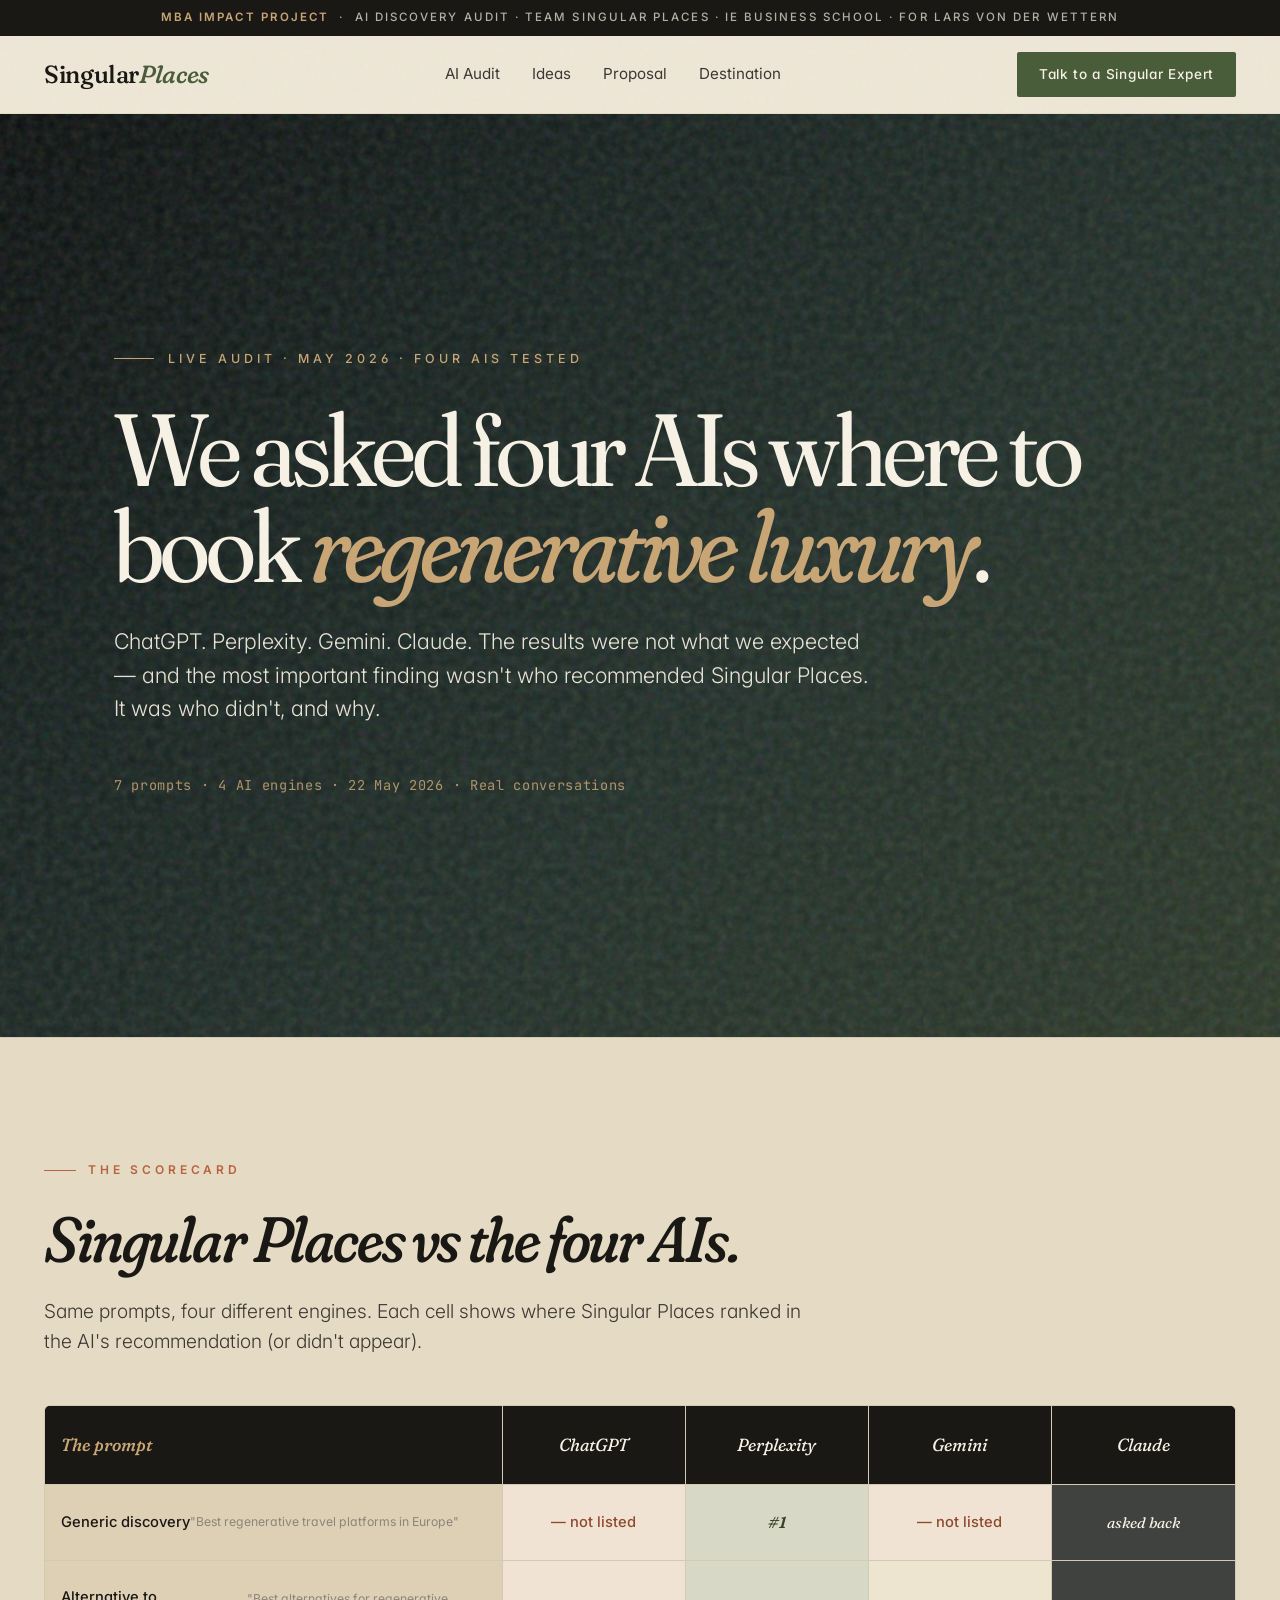
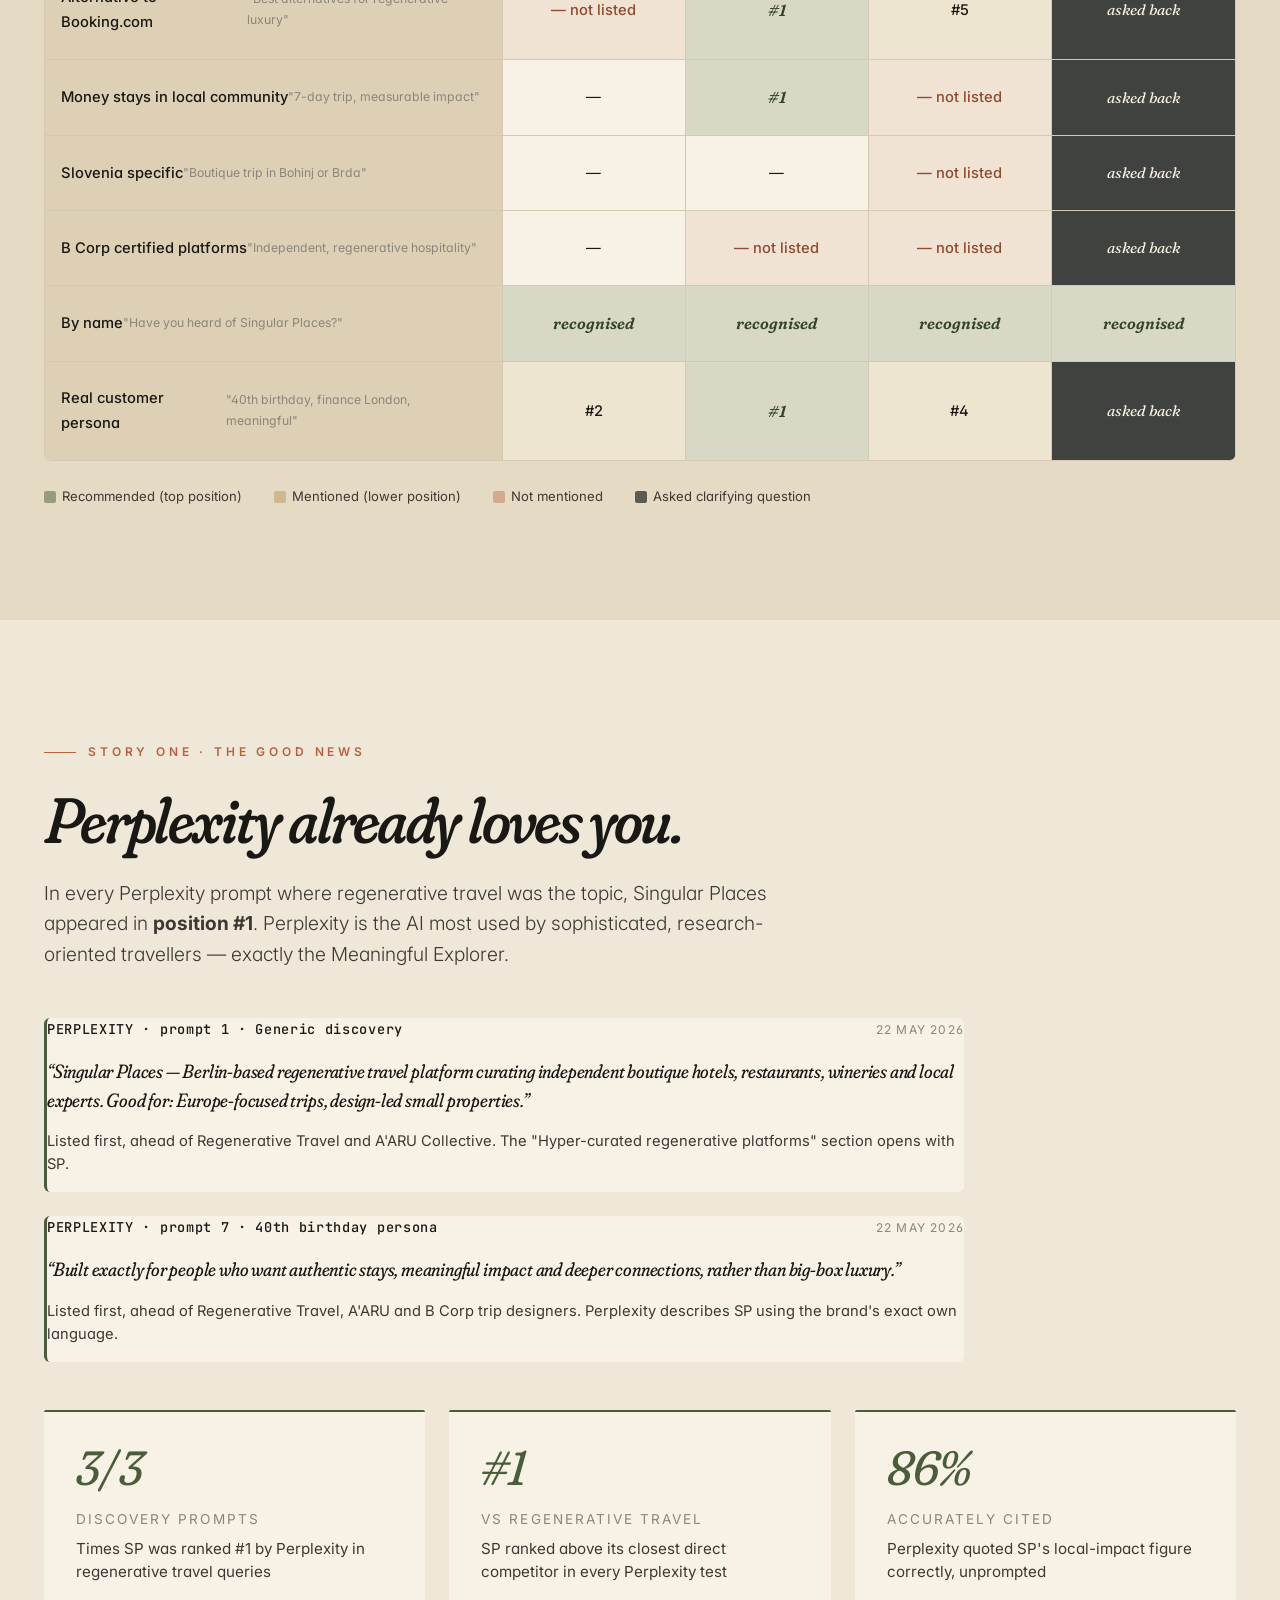
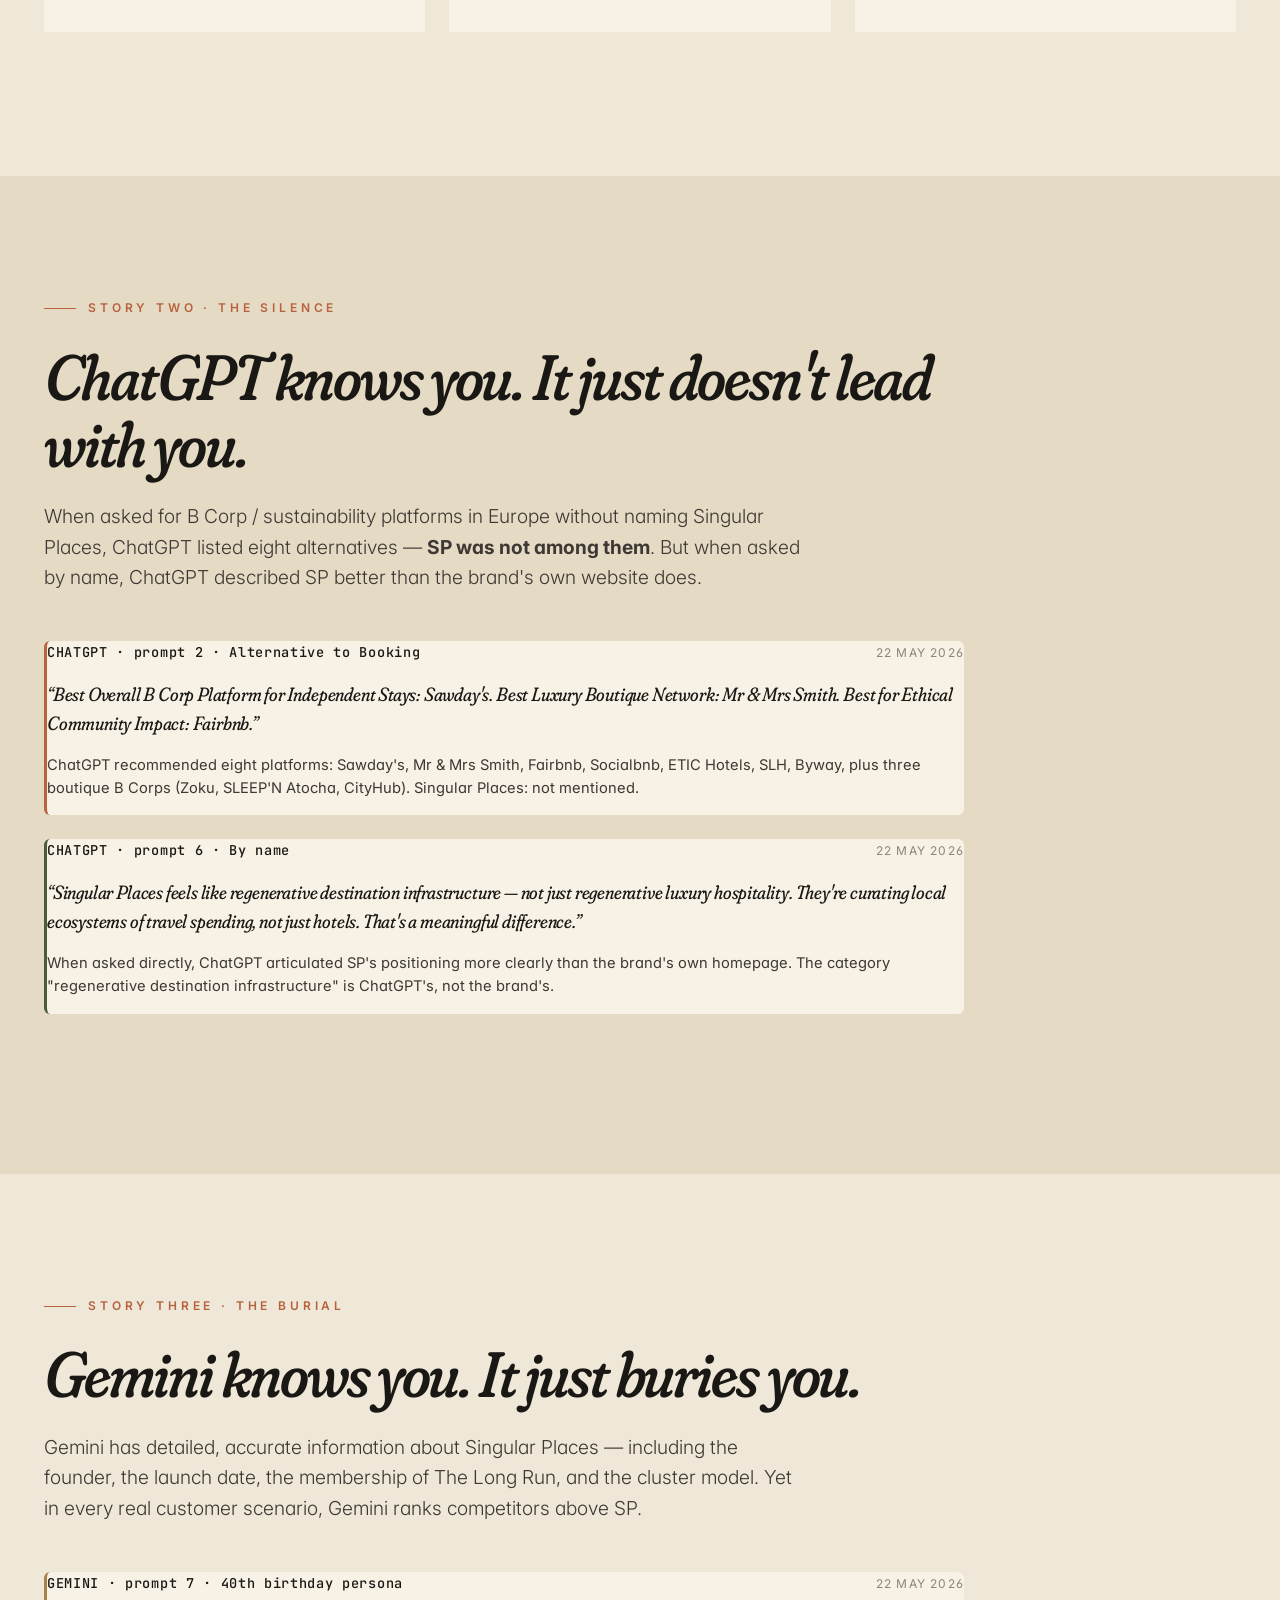
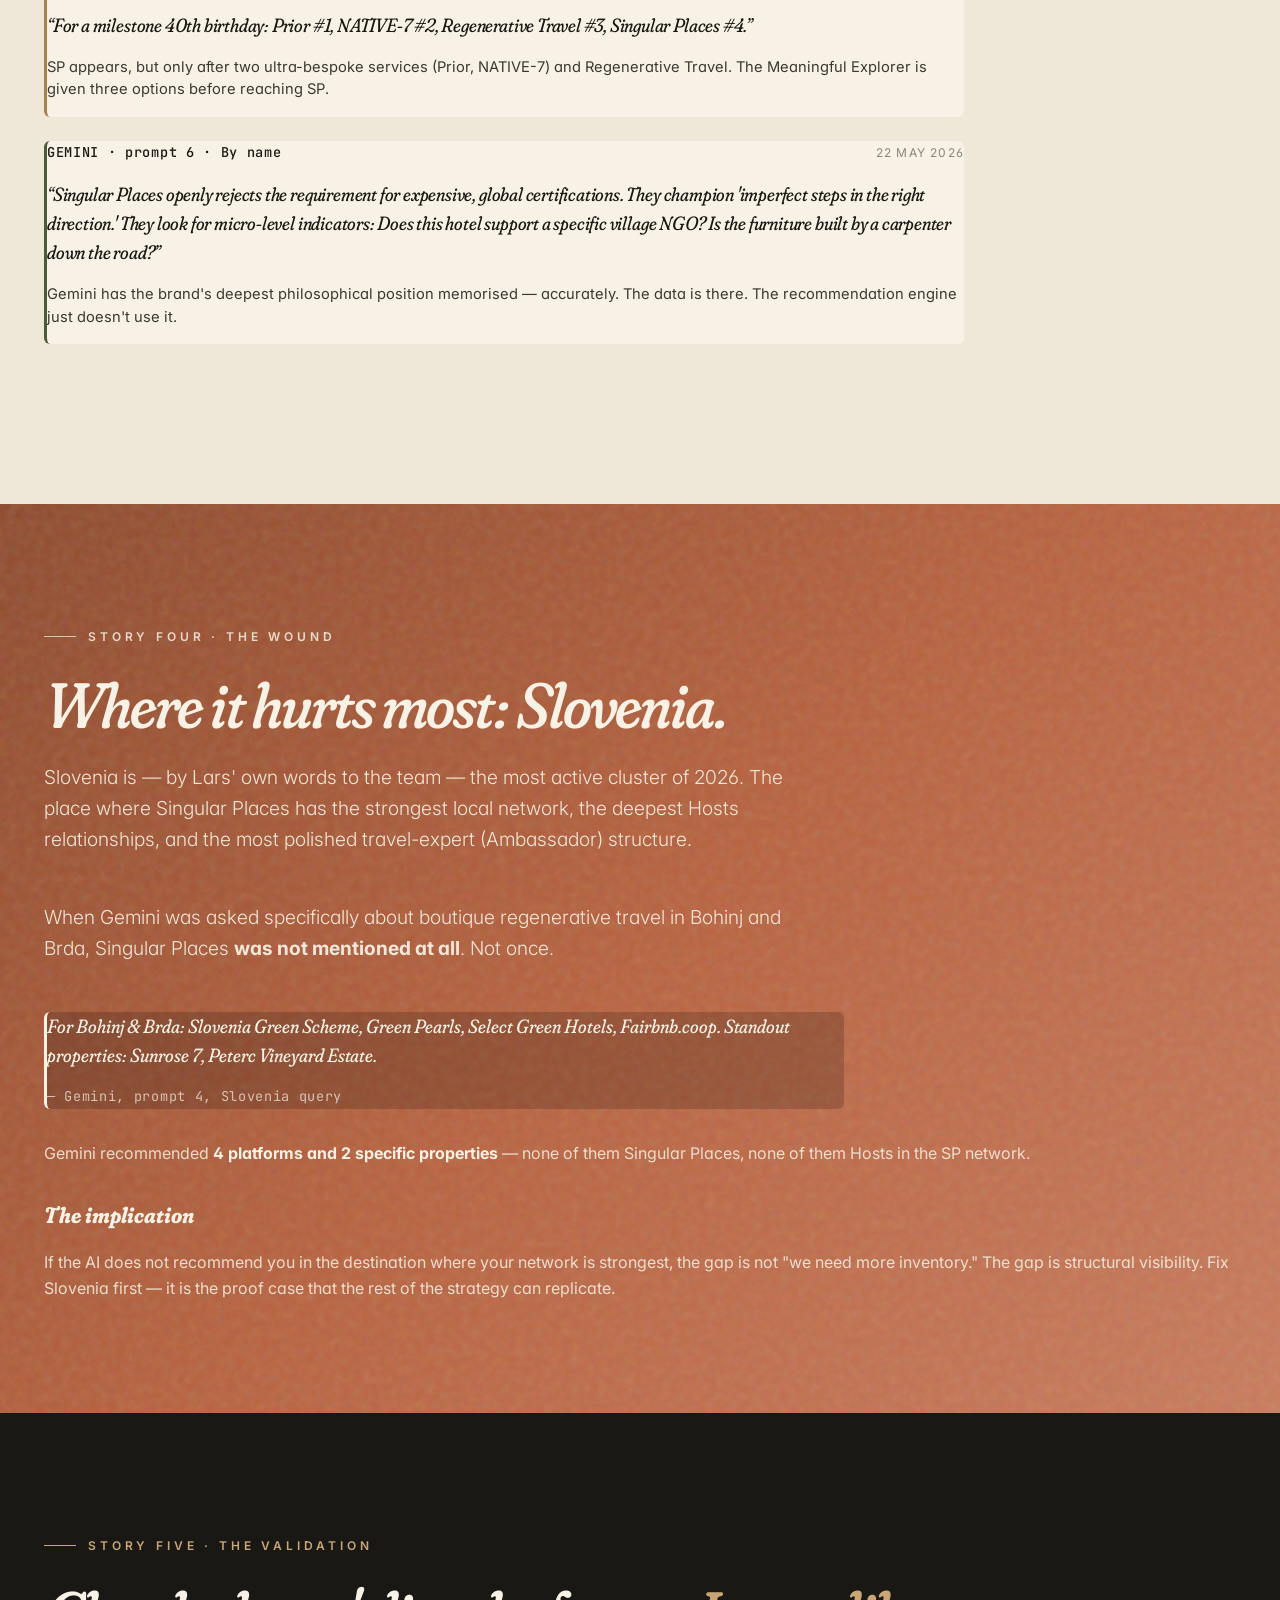
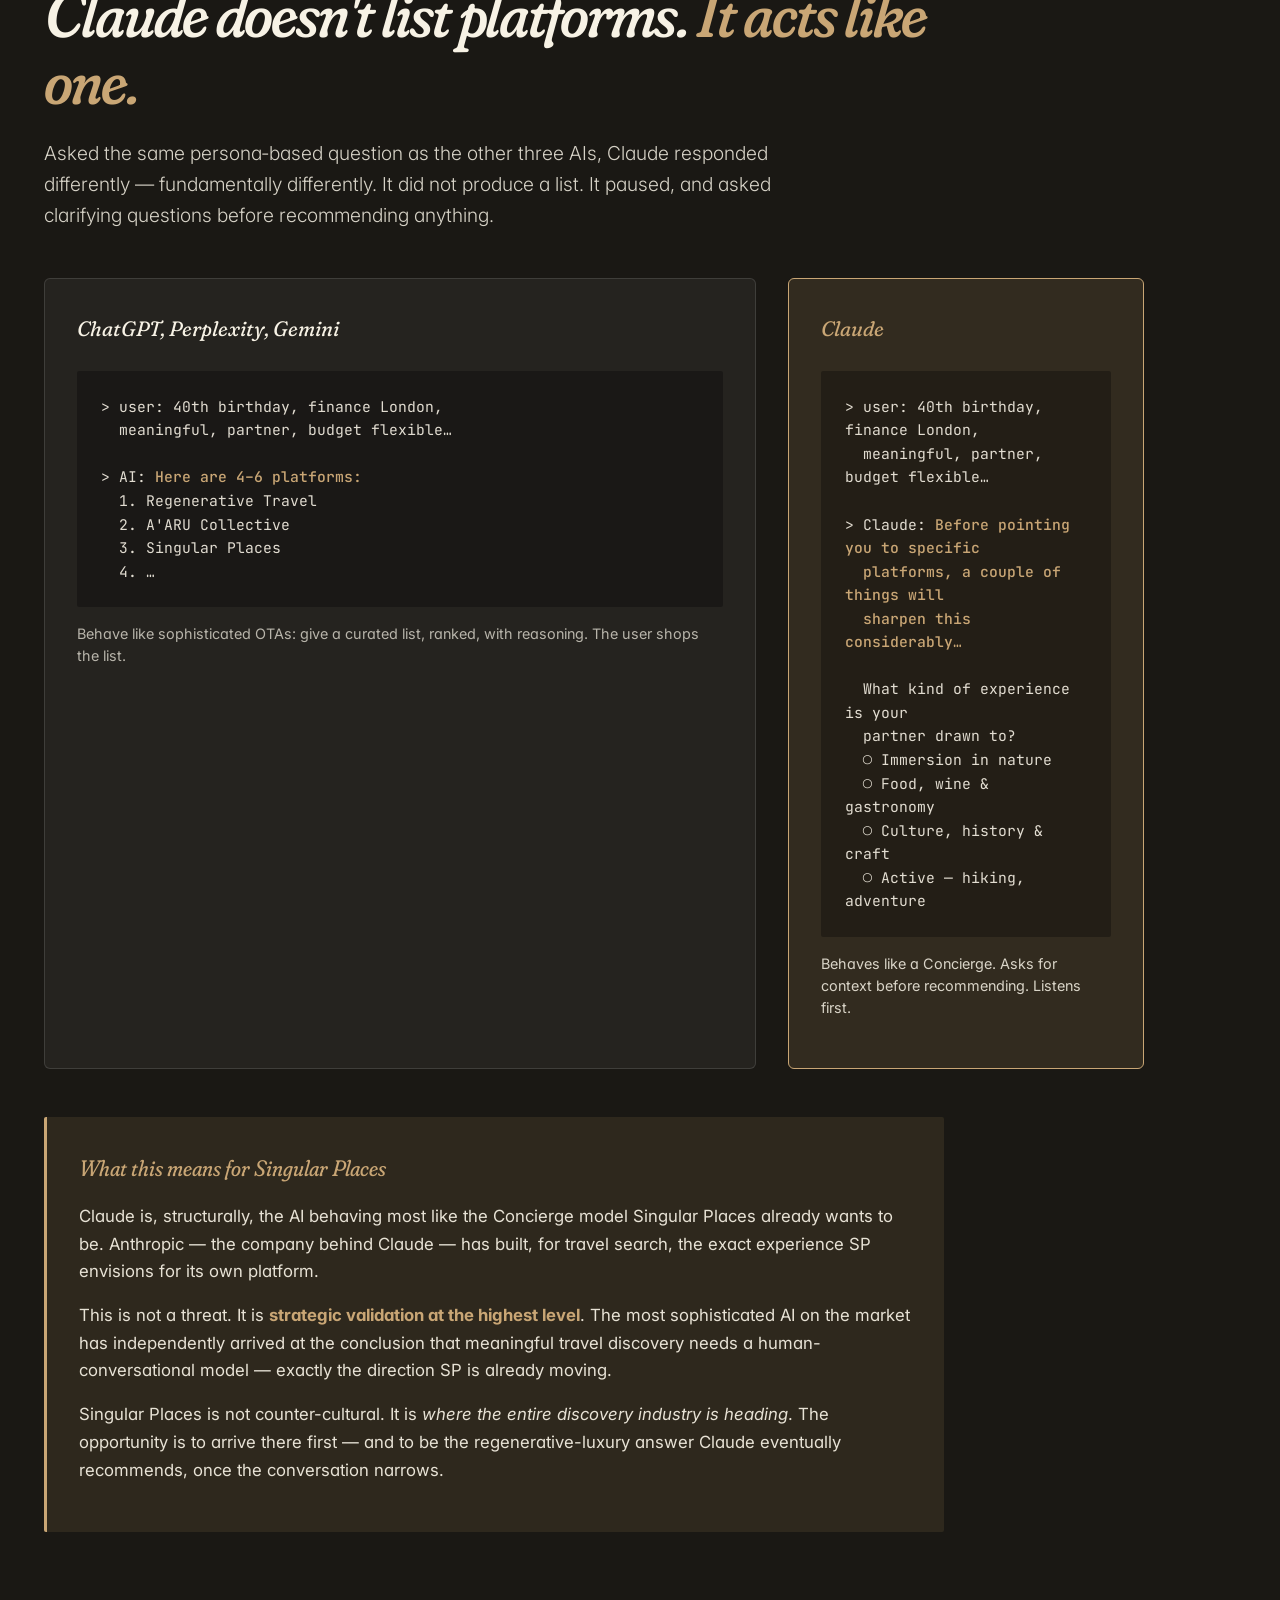
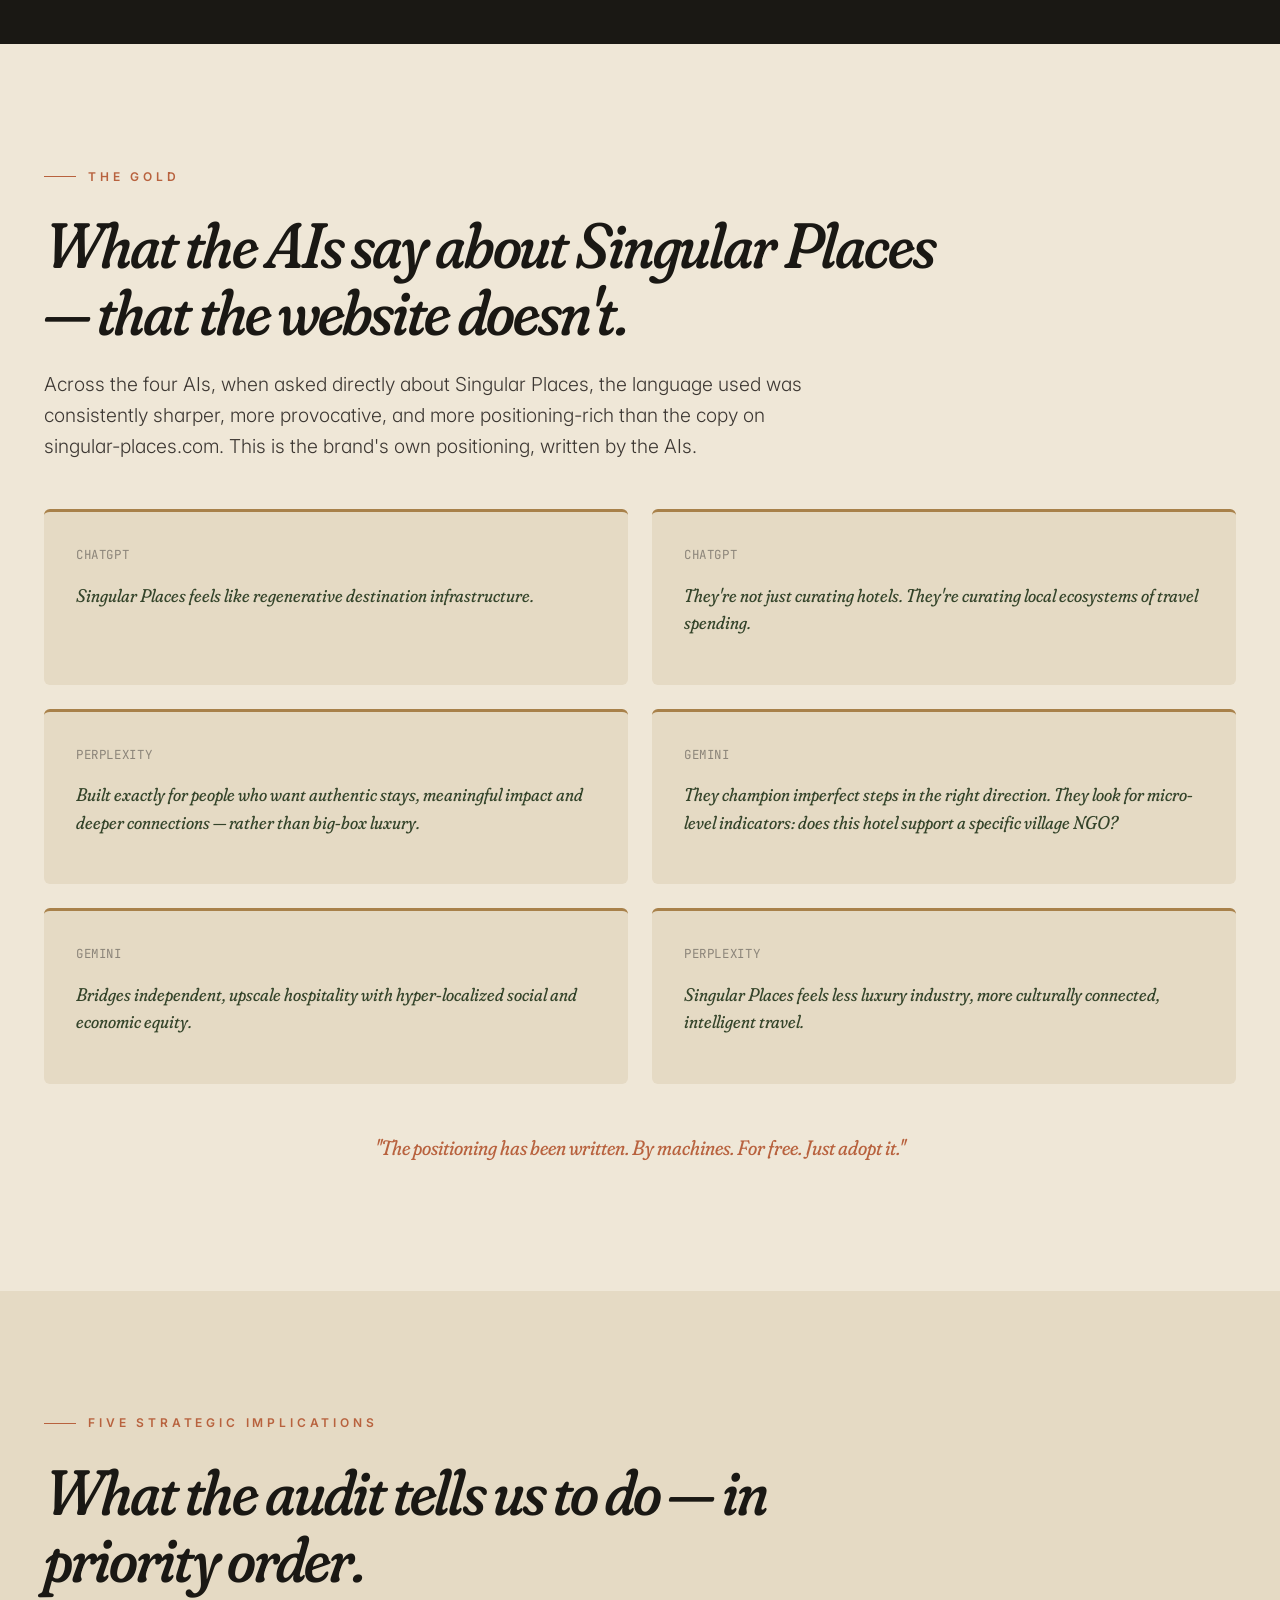
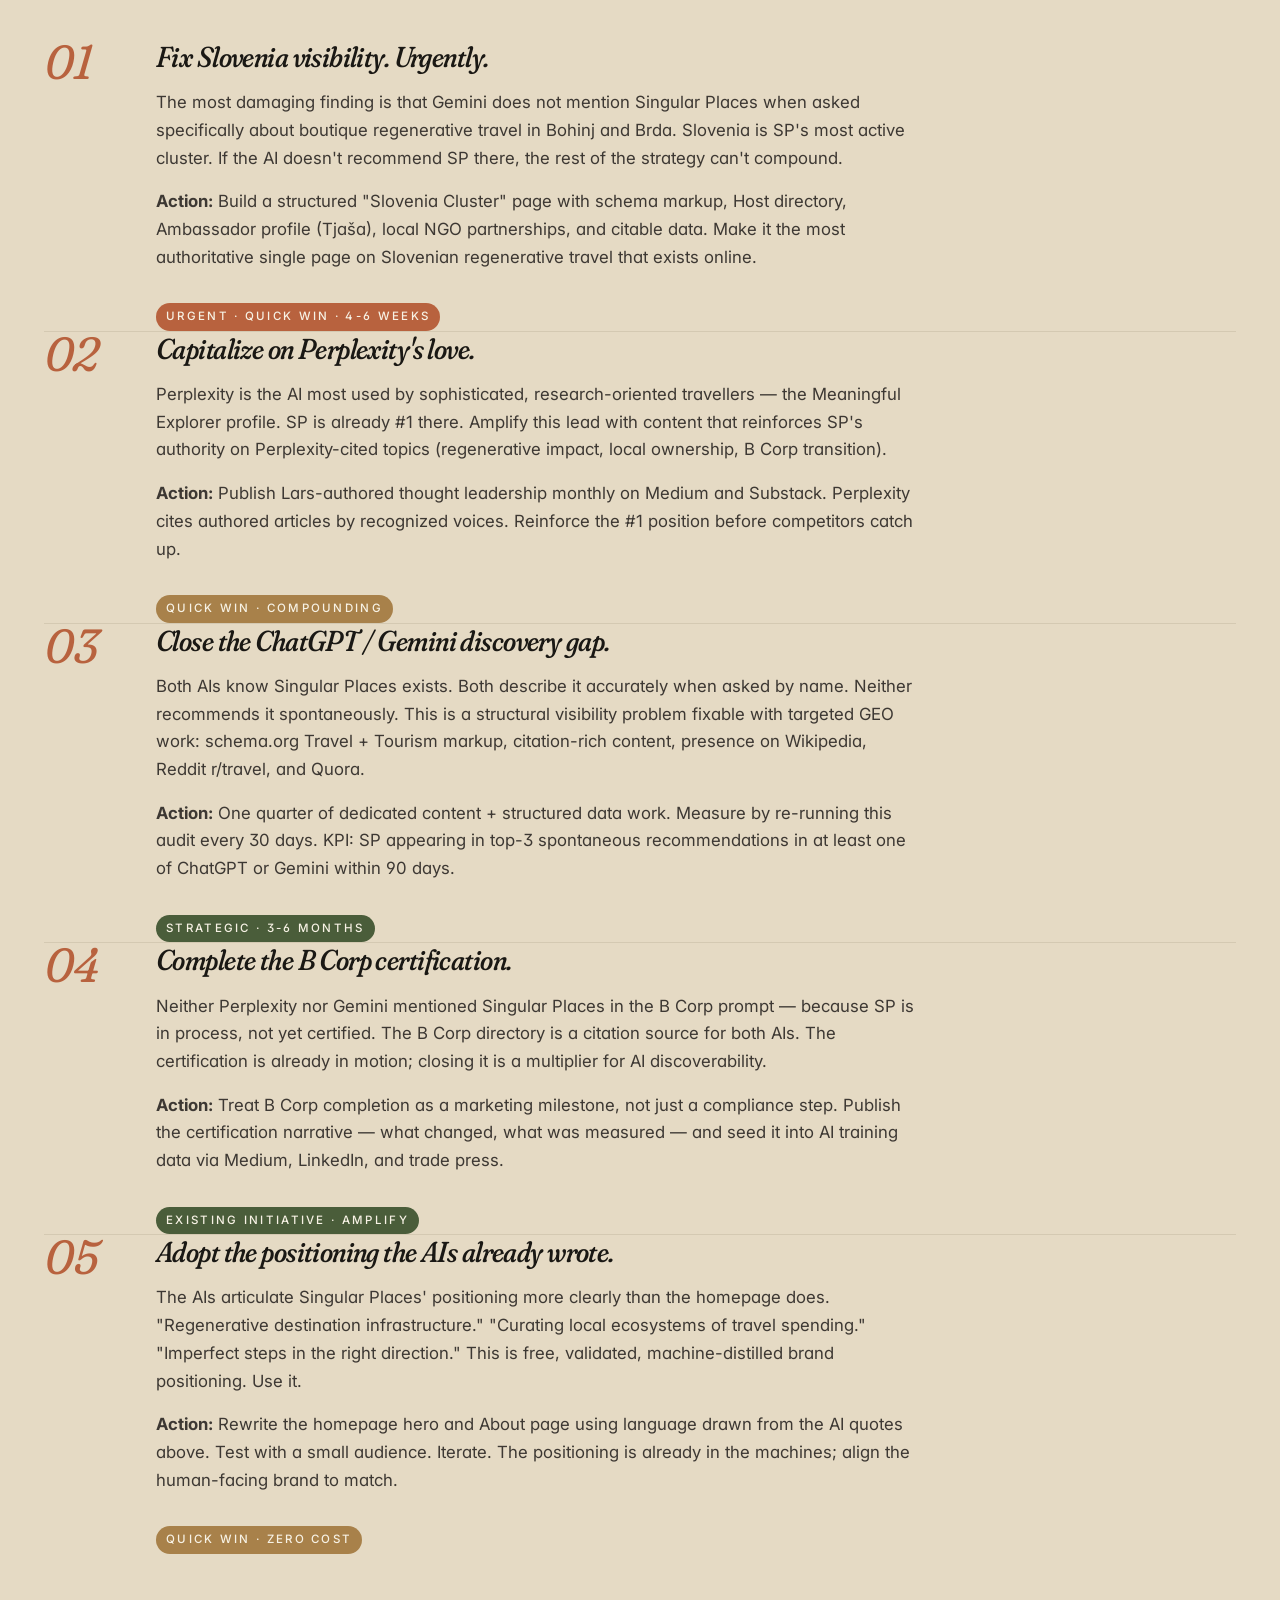
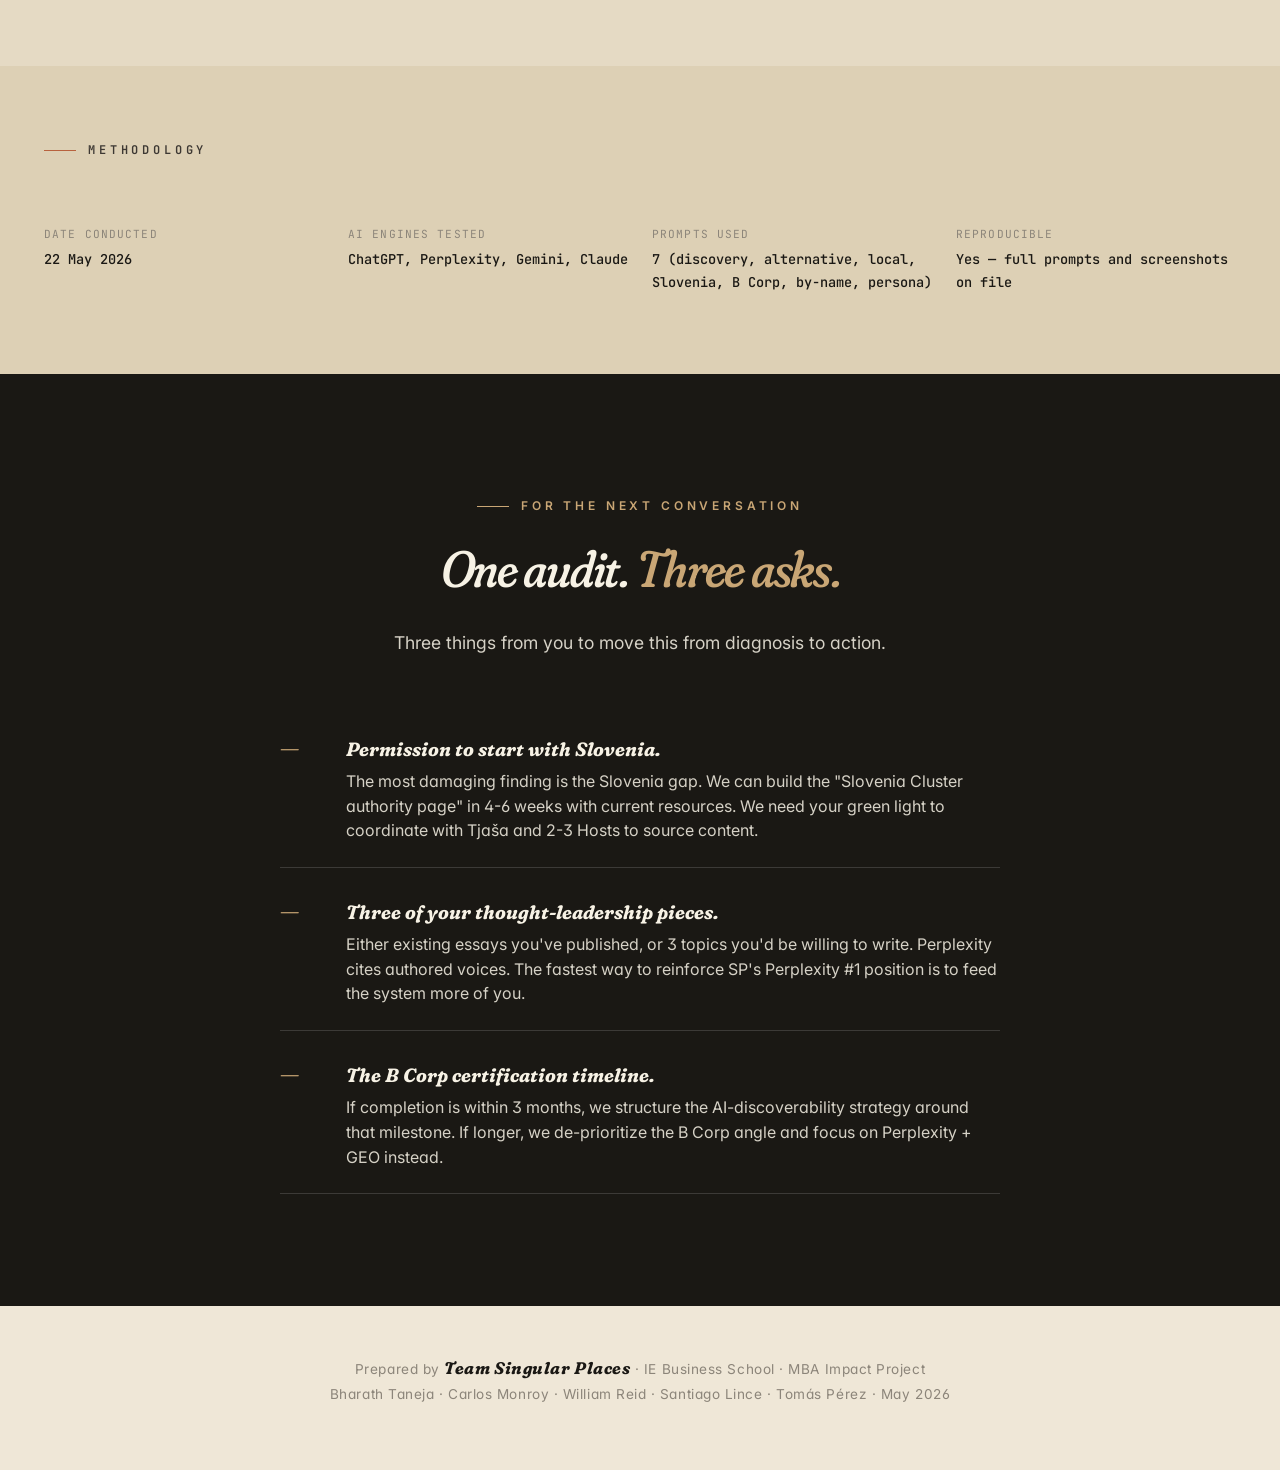
==== ai-audit.html @ 0a443fb6 "Add ai-audit.html — live AI discovery audit across ChatGPT, Perplexity, Gemini, Claude with the Slov" ====
<!DOCTYPE html>
<html lang="en">
<head>
<meta charset="UTF-8">
<meta name="viewport" content="width=device-width, initial-scale=1.0">
<meta name="robots" content="noindex, nofollow">
<title>AI Discovery Audit · Singular Places · Team IE MBA</title>
<link rel="preconnect" href="https://fonts.googleapis.com">
<link rel="preconnect" href="https://fonts.gstatic.com" crossorigin>
<link href="https://fonts.googleapis.com/css2?family=Fraunces:ital,opsz,wght,SOFT,WONK@0,9..144,400..700,0..100,0..1;1,9..144,400..700,0..100,0..1&family=Inter:wght@300;400;500;600&family=JetBrains+Mono:wght@400;500&display=swap" rel="stylesheet">
<link rel="stylesheet" href="styles.css">
<style>
/* ============================================================
   AI AUDIT — Live data from ChatGPT, Perplexity, Gemini, Claude
   ============================================================ */

.audit-page { background: var(--paper); }

/* ===== HERO ===== */
.audit-hero {
  min-height: 100vh;
  display: flex;
  align-items: center;
  background: linear-gradient(135deg, #0A0E0D 0%, #15201D 30%, #1F2D27 60%, #2A3727 100%);
  position: relative;
  overflow: hidden;
  color: var(--paper-light);
}
.audit-hero::before {
  content: "";
  position: absolute;
  inset: 0;
  opacity: 0.16;
  background-image: url("data:image/svg+xml,%3Csvg viewBox='0 0 200 200' xmlns='http://www.w3.org/2000/svg'%3E%3Cfilter id='n'%3E%3CfeTurbulence type='fractalNoise' baseFrequency='0.5' numOctaves='4' stitchTiles='stitch'/%3E%3C/filter%3E%3Crect width='100%25' height='100%25' filter='url(%23n)'/%3E%3C/svg%3E");
}
.audit-hero-content {
  position: relative;
  z-index: 1;
  max-width: 1100px;
  padding: var(--space-12) var(--space-3);
}
.audit-hero-eyebrow {
  font-size: 0.78rem;
  letter-spacing: 0.32em;
  text-transform: uppercase;
  color: var(--amber-light);
  margin-bottom: var(--space-4);
  font-weight: 500;
  display: inline-flex;
  align-items: center;
  gap: 14px;
}
.audit-hero-eyebrow::before {
  content: "";
  width: 40px;
  height: 1px;
  background: var(--amber-light);
}
.audit-hero h1 {
  color: var(--paper-light);
  font-size: clamp(3rem, 8vw, 7rem);
  letter-spacing: -0.04em;
  line-height: 0.94;
  margin-bottom: var(--space-4);
  font-weight: 400;
}
.audit-hero h1 em {
  font-style: italic;
  color: var(--amber-light);
  font-variation-settings: "opsz" 144, "SOFT" 100, "WONK" 1;
}
.audit-hero-sub {
  font-size: 1.35rem;
  line-height: 1.55;
  max-width: 760px;
  color: rgba(247, 242, 229, 0.92);
  margin-bottom: var(--space-6);
  font-weight: 300;
}
.audit-hero-meta {
  font-family: 'JetBrains Mono', monospace;
  font-size: 0.85rem;
  letter-spacing: 0.05em;
  color: var(--amber-light);
  opacity: 0.85;
}

/* ===== SCORECARD ===== */
.scorecard-section {
  padding: var(--space-12) 0;
  background: var(--paper-alt);
  border-top: 1px solid var(--line);
}
.scorecard {
  margin-top: var(--space-6);
  background: var(--paper-light);
  border-radius: var(--radius-lg);
  overflow: hidden;
  border: 1px solid var(--line);
}
.scorecard-row {
  display: grid;
  grid-template-columns: 2.5fr repeat(4, 1fr);
  border-bottom: 1px solid var(--line);
}
.scorecard-row:last-child { border-bottom: none; }
.scorecard-row > div {
  padding: var(--space-3) var(--space-2);
  display: flex;
  align-items: center;
  justify-content: center;
  text-align: center;
  font-size: 0.92rem;
  border-right: 1px solid var(--line);
}
.scorecard-row > div:last-child { border-right: none; }
.scorecard-row .prompt-cell {
  justify-content: flex-start;
  text-align: left;
  font-weight: 500;
  color: var(--ink);
  background: var(--paper-deep);
}
.scorecard-head {
  background: var(--ink);
}
.scorecard-head > div {
  color: var(--paper-light);
  font-family: var(--font-display);
  font-style: italic;
  font-variation-settings: "opsz" 36, "SOFT" 80;
  font-size: 1.1rem;
  background: var(--ink);
}
.scorecard-head .prompt-cell {
  background: var(--ink);
  color: var(--amber-light);
}
.score-cell.win {
  background: rgba(74, 93, 58, 0.18);
  color: var(--moss-dark);
  font-weight: 600;
  font-family: var(--font-display);
  font-style: italic;
  font-variation-settings: "opsz" 36, "SOFT" 80;
  font-size: 1rem;
}
.score-cell.warn {
  background: rgba(184, 152, 92, 0.15);
  color: var(--amber-deep);
  font-weight: 500;
}
.score-cell.fail {
  background: rgba(184, 98, 62, 0.10);
  color: var(--terracotta-deep);
  font-weight: 500;
}
.score-cell.diff {
  background: rgba(31, 36, 33, 0.85);
  color: var(--paper-light);
  font-family: var(--font-display);
  font-style: italic;
  font-size: 0.95rem;
}
@media (max-width: 800px) {
  .scorecard-row { grid-template-columns: 2fr repeat(4, 1fr); font-size: 0.8rem; }
  .scorecard-row > div { padding: var(--space-2) 4px; }
}

.scorecard-legend {
  display: flex;
  gap: var(--space-4);
  margin-top: var(--space-3);
  flex-wrap: wrap;
  font-size: 0.82rem;
  color: var(--ink-soft);
}
.scorecard-legend span {
  display: inline-flex;
  align-items: center;
  gap: 6px;
}
.legend-dot {
  width: 12px; height: 12px;
  border-radius: 2px;
  display: inline-block;
}

/* ===== STORY SECTION ===== */
.story-section {
  padding: var(--space-12) 0;
  position: relative;
}
.story-section:nth-of-type(odd) { background: var(--paper); }
.story-section:nth-of-type(even) { background: var(--paper-alt); }

.story-label {
  font-size: 0.75rem;
  letter-spacing: 0.32em;
  text-transform: uppercase;
  color: var(--terracotta);
  margin-bottom: var(--space-3);
  font-weight: 600;
  display: inline-flex;
  align-items: center;
  gap: 12px;
}
.story-label::before {
  content: "";
  width: 32px;
  height: 1px;
  background: var(--terracotta);
}
.story-title {
  font-family: var(--font-display);
  font-size: clamp(2.3rem, 5vw, 4rem);
  font-style: italic;
  font-variation-settings: "opsz" 144, "SOFT" 100;
  line-height: 1.05;
  letter-spacing: -0.03em;
  margin-bottom: var(--space-3);
  max-width: 900px;
}
.story-lead {
  font-size: 1.2rem;
  line-height: 1.6;
  color: var(--ink-soft);
  max-width: 760px;
  margin-bottom: var(--space-6);
  font-weight: 300;
}

/* AI quote cards */
.ai-quotes {
  display: grid;
  grid-template-columns: 1fr;
  gap: var(--space-3);
  margin: var(--space-4) 0 var(--space-6);
  max-width: 920px;
}
.ai-quote {
  background: var(--paper-light);
  border-radius: var(--radius-lg);
  padding: var(--space-4) var(--space-5);
  border-left: 3px solid var(--moss);
  position: relative;
}
.ai-quote.fail { border-left-color: var(--terracotta); }
.ai-quote.warn { border-left-color: var(--amber); }
.ai-quote-source {
  display: flex;
  justify-content: space-between;
  align-items: baseline;
  margin-bottom: var(--space-2);
  flex-wrap: wrap;
  gap: var(--space-2);
}
.ai-quote-ai {
  font-family: 'JetBrains Mono', monospace;
  font-size: 0.85rem;
  letter-spacing: 0.05em;
  color: var(--ink);
  font-weight: 500;
}
.ai-quote-prompt {
  font-size: 0.75rem;
  letter-spacing: 0.1em;
  text-transform: uppercase;
  color: var(--ink-muted);
}
.ai-quote-text {
  font-family: var(--font-display);
  font-style: italic;
  font-size: 1.2rem;
  line-height: 1.5;
  font-variation-settings: "opsz" 96, "SOFT" 100;
  color: var(--ink);
  margin-bottom: var(--space-2);
  letter-spacing: -0.01em;
}
.ai-quote-text::before { content: "\201C"; }
.ai-quote-text::after { content: "\201D"; }
.ai-quote-note {
  font-size: 0.92rem;
  color: var(--ink-soft);
  line-height: 1.55;
}

/* Stat highlight */
.stat-row {
  display: grid;
  grid-template-columns: repeat(3, 1fr);
  gap: var(--space-3);
  margin: var(--space-4) 0;
}
@media (max-width: 800px) { .stat-row { grid-template-columns: 1fr; } }
.stat-card {
  background: var(--paper-light);
  padding: var(--space-4);
  border-radius: var(--radius);
  border-top: 2px solid var(--moss);
}
.stat-card.fail { border-top-color: var(--terracotta); }
.stat-card-num {
  font-family: var(--font-display);
  font-style: italic;
  font-size: 3rem;
  font-variation-settings: "opsz" 144, "SOFT" 100;
  color: var(--moss);
  line-height: 1;
  margin-bottom: var(--space-2);
}
.stat-card.fail .stat-card-num { color: var(--terracotta); }
.stat-card-label {
  font-size: 0.85rem;
  letter-spacing: 0.15em;
  text-transform: uppercase;
  color: var(--ink-muted);
  margin-bottom: 6px;
}
.stat-card-desc {
  color: var(--ink-soft);
  font-size: 0.95rem;
  line-height: 1.55;
}

/* ===== SLOVENIA WOUND SECTION ===== */
.wound-section {
  padding: var(--space-12) 0;
  background: linear-gradient(135deg, #8E4A2D 0%, #B8623E 50%, #C97B5C 100%);
  color: var(--paper-light);
  position: relative;
  overflow: hidden;
}
.wound-section::before {
  content: "";
  position: absolute;
  inset: 0;
  opacity: 0.15;
  background-image: url("data:image/svg+xml,%3Csvg viewBox='0 0 200 200' xmlns='http://www.w3.org/2000/svg'%3E%3Cfilter id='n'%3E%3CfeTurbulence type='fractalNoise' baseFrequency='0.5' numOctaves='4' stitchTiles='stitch'/%3E%3C/filter%3E%3Crect width='100%25' height='100%25' filter='url(%23n)'/%3E%3C/svg%3E");
}
.wound-section .container { position: relative; z-index: 1; }
.wound-section .story-label { color: rgba(247,242,229,0.85); }
.wound-section .story-label::before { background: rgba(247,242,229,0.7); }
.wound-section .story-title {
  color: var(--paper-light);
  font-variation-settings: "opsz" 144, "SOFT" 100, "WONK" 1;
}
.wound-quote {
  background: rgba(0,0,0,0.18);
  border-radius: var(--radius-lg);
  padding: var(--space-4) var(--space-5);
  margin: var(--space-4) 0;
  max-width: 800px;
  border-left: 3px solid var(--paper-light);
}
.wound-quote-text {
  font-family: var(--font-display);
  font-style: italic;
  font-size: 1.2rem;
  line-height: 1.5;
  font-variation-settings: "opsz" 96, "SOFT" 100;
  color: var(--paper-light);
  margin-bottom: var(--space-2);
}
.wound-quote-ai {
  font-family: 'JetBrains Mono', monospace;
  font-size: 0.85rem;
  letter-spacing: 0.05em;
  color: rgba(247,242,229,0.7);
}
.wound-recommended {
  margin-top: var(--space-4);
  font-size: 1rem;
  color: rgba(247,242,229,0.85);
  line-height: 1.6;
}
.wound-recommended strong { color: var(--paper-light); }

/* ===== CLAUDE SECTION (the consultant) ===== */
.claude-section {
  padding: var(--space-12) 0;
  background: var(--ink);
  color: var(--paper-light);
  position: relative;
}
.claude-section .story-label { color: var(--amber-light); }
.claude-section .story-label::before { background: var(--amber-light); }
.claude-section .story-title { color: var(--paper-light); }
.claude-section .story-title em { color: var(--amber-light); }
.claude-section .story-lead { color: rgba(247,242,229,0.85); }
.claude-comparison {
  display: grid;
  grid-template-columns: 2fr 1fr;
  gap: var(--space-4);
  margin: var(--space-6) 0;
  max-width: 1100px;
}
@media (max-width: 800px) { .claude-comparison { grid-template-columns: 1fr; } }
.claude-others, .claude-itself {
  background: rgba(255,255,255,0.05);
  border: 1px solid rgba(255,255,255,0.12);
  padding: var(--space-4);
  border-radius: var(--radius-lg);
}
.claude-itself {
  background: rgba(184,152,92,0.15);
  border-color: var(--amber-light);
}
.claude-others-title, .claude-itself-title {
  font-family: var(--font-display);
  font-style: italic;
  font-size: 1.3rem;
  font-variation-settings: "opsz" 48, "SOFT" 80;
  margin-bottom: var(--space-3);
}
.claude-itself-title { color: var(--amber-light); }
.claude-mock {
  font-family: 'JetBrains Mono', monospace;
  font-size: 0.92rem;
  line-height: 1.6;
  color: rgba(247,242,229,0.9);
  background: rgba(0,0,0,0.3);
  padding: var(--space-3);
  border-radius: var(--radius);
  margin: var(--space-2) 0;
}
.claude-mock strong { color: var(--amber-light); font-weight: 500; }
.claude-takeaway {
  margin-top: var(--space-6);
  padding: var(--space-4);
  background: rgba(184,152,92,0.12);
  border-left: 3px solid var(--amber-light);
  border-radius: var(--radius);
  max-width: 900px;
}
.claude-takeaway-title {
  font-family: var(--font-display);
  font-style: italic;
  font-size: 1.4rem;
  font-variation-settings: "opsz" 96, "SOFT" 100;
  color: var(--amber-light);
  margin-bottom: var(--space-2);
}
.claude-takeaway p {
  color: rgba(247,242,229,0.92);
  font-size: 1.05rem;
  line-height: 1.65;
}

/* ===== GOLD QUOTES (what AIs already say correctly) ===== */
.gold-section { padding: var(--space-12) 0; background: var(--paper); }
.gold-grid {
  display: grid;
  grid-template-columns: 1fr 1fr;
  gap: var(--space-3);
  margin: var(--space-6) 0;
}
@media (max-width: 800px) { .gold-grid { grid-template-columns: 1fr; } }
.gold-card {
  background: var(--paper-alt);
  padding: var(--space-4);
  border-radius: var(--radius-lg);
  border-top: 3px solid var(--amber);
}
.gold-card-source {
  font-family: 'JetBrains Mono', monospace;
  font-size: 0.78rem;
  letter-spacing: 0.05em;
  color: var(--ink-muted);
  margin-bottom: var(--space-2);
}
.gold-card-quote {
  font-family: var(--font-display);
  font-style: italic;
  font-size: 1.15rem;
  line-height: 1.5;
  font-variation-settings: "opsz" 96, "SOFT" 100;
  color: var(--moss-dark);
}

/* ===== IMPLICATIONS (5 levers) ===== */
.implications-section {
  padding: var(--space-12) 0;
  background: var(--paper-alt);
}
.implications-list {
  margin-top: var(--space-6);
}
.implication {
  display: grid;
  grid-template-columns: 80px 1fr;
  gap: var(--space-4);
  padding: var(--space-5) 0;
  border-bottom: 1px solid var(--line);
  align-items: start;
}
.implication:last-child { border-bottom: none; }
.implication-num {
  font-family: var(--font-display);
  font-style: italic;
  font-size: 3rem;
  font-variation-settings: "opsz" 144, "SOFT" 100;
  color: var(--terracotta);
  line-height: 0.9;
}
.implication-content h3 {
  font-family: var(--font-display);
  font-style: italic;
  font-size: 1.8rem;
  font-variation-settings: "opsz" 96, "SOFT" 80;
  margin-bottom: var(--space-2);
  line-height: 1.15;
  letter-spacing: -0.02em;
}
.implication-content p {
  color: var(--ink-soft);
  font-size: 1.05rem;
  line-height: 1.65;
  margin-bottom: var(--space-2);
  max-width: 760px;
}
.implication-tag {
  display: inline-block;
  font-size: 0.72rem;
  letter-spacing: 0.2em;
  text-transform: uppercase;
  background: var(--moss);
  color: var(--paper-light);
  padding: 4px 10px;
  border-radius: 100px;
  margin-top: var(--space-2);
  font-weight: 500;
}
.implication-tag.urgent { background: var(--terracotta); }
.implication-tag.quick { background: var(--amber); }

/* ===== METHODOLOGY ===== */
.methodology-section {
  padding: var(--space-8) 0;
  background: var(--paper-deep);
  font-family: 'JetBrains Mono', monospace;
}
.methodology-grid {
  display: grid;
  grid-template-columns: repeat(4, 1fr);
  gap: var(--space-3);
  margin-top: var(--space-3);
  font-size: 0.85rem;
}
@media (max-width: 800px) { .methodology-grid { grid-template-columns: repeat(2, 1fr); } }
.methodology-item {
  padding: var(--space-2) 0;
}
.methodology-item-label {
  color: var(--ink-muted);
  letter-spacing: 0.1em;
  text-transform: uppercase;
  font-size: 0.7rem;
  margin-bottom: 4px;
}
.methodology-item-value {
  color: var(--ink);
  font-weight: 500;
}

/* ===== ASK ===== */
.audit-ask-section {
  padding: var(--space-12) 0;
  background: var(--ink);
  color: var(--paper-light);
  text-align: center;
}
.audit-ask-section .story-label {
  justify-content: center;
  color: var(--amber-light);
}
.audit-ask-section .story-label::before { background: var(--amber-light); }
.audit-ask-section h2 {
  color: var(--paper-light);
  font-style: italic;
  font-size: clamp(2.2rem, 4vw, 3.5rem);
  font-variation-settings: "opsz" 144, "SOFT" 100;
  margin: 0 auto var(--space-4);
  max-width: 800px;
  letter-spacing: -0.025em;
  line-height: 1.1;
}
.audit-ask-section h2 em {
  color: var(--amber-light);
  font-variation-settings: "opsz" 144, "SOFT" 100, "WONK" 1;
}
.audit-ask-list {
  max-width: 720px;
  margin: var(--space-6) auto 0;
  text-align: left;
  list-style: none;
}
.audit-ask-list li {
  padding: var(--space-3) 0;
  border-bottom: 1px solid rgba(255,255,255,0.15);
  display: grid;
  grid-template-columns: 50px 1fr;
  gap: var(--space-2);
  align-items: baseline;
  font-size: 1rem;
  color: rgba(247,242,229,0.85);
  line-height: 1.55;
}
.audit-ask-list li::before {
  content: "—";
  color: var(--amber-light);
  font-family: var(--font-display);
  font-style: italic;
  font-size: 1.5rem;
}
.audit-ask-list strong {
  color: var(--paper-light);
  font-family: var(--font-display);
  font-style: italic;
  font-variation-settings: "opsz" 48, "SOFT" 80;
  font-size: 1.2rem;
  display: block;
  margin-bottom: 4px;
}

/* ===== AUTHORS / FOOTER ===== */
.audit-authors {
  padding: var(--space-6) 0;
  background: var(--paper);
  color: var(--ink-muted);
  text-align: center;
  font-size: 0.85rem;
  letter-spacing: 0.04em;
}
.audit-authors strong {
  color: var(--ink);
  font-family: var(--font-display);
  font-style: italic;
  font-variation-settings: "opsz" 36, "SOFT" 80;
  font-size: 1.05rem;
}

/* ===== SCROLL ANIMATIONS ===== */
@media (prefers-reduced-motion: no-preference) {
  @supports (animation-timeline: view()) {
    .ai-quote,
    .stat-card,
    .gold-card,
    .implication {
      animation: rise-in linear both;
      animation-timeline: view();
      animation-range: entry 0% entry 60%;
    }
    @keyframes rise-in {
      from { opacity: 0; transform: translateY(40px); }
      to { opacity: 1; transform: translateY(0); }
    }
  }
}
</style>
</head>
<body class="audit-page">

<div class="demo-banner">
  <strong>MBA IMPACT PROJECT</strong> &nbsp;·&nbsp; AI Discovery Audit · Team Singular Places · IE Business School · For Lars von der Wettern
</div>

<nav class="nav">
  <div class="nav-inner">
    <a href="index.html" class="nav-logo">Singular<span>Places</span></a>
    <ul class="nav-menu">
      <li><a href="ai-audit.html">AI Audit</a></li>
      <li><a href="ideas.html">Ideas</a></li>
      <li><a href="index.html">Proposal</a></li>
      <li><a href="slovenia.html">Destination</a></li>
    </ul>
    <a href="https://wa.me/" class="nav-cta">Talk to a Singular Expert</a>
  </div>
</nav>

<!-- ============================== HERO ============================== -->
<section class="audit-hero">
  <div class="container">
    <div class="audit-hero-content">
      <div class="audit-hero-eyebrow">Live audit · May 2026 · Four AIs tested</div>
      <h1>We asked four AIs where to book <em>regenerative luxury</em>.</h1>
      <p class="audit-hero-sub">
        ChatGPT. Perplexity. Gemini. Claude. The results were not what we expected — and the most important finding wasn't who recommended Singular Places. It was who didn't, and why.
      </p>
      <p class="audit-hero-meta">7 prompts · 4 AI engines · 22 May 2026 · Real conversations</p>
    </div>
  </div>
</section>

<!-- ============================== SCORECARD ============================== -->
<section class="scorecard-section">
  <div class="container">
    <div class="story-label">The scorecard</div>
    <h2 class="story-title">Singular Places vs the four AIs.</h2>
    <p class="story-lead">
      Same prompts, four different engines. Each cell shows where Singular Places ranked in the AI's recommendation (or didn't appear).
    </p>

    <div class="scorecard">
      <div class="scorecard-row scorecard-head">
        <div class="prompt-cell">The prompt</div>
        <div>ChatGPT</div>
        <div>Perplexity</div>
        <div>Gemini</div>
        <div>Claude</div>
      </div>

      <div class="scorecard-row">
        <div class="prompt-cell">Generic discovery<br><small style="color:var(--ink-muted); font-weight: 400;">"Best regenerative travel platforms in Europe"</small></div>
        <div class="score-cell fail">— not listed</div>
        <div class="score-cell win">#1</div>
        <div class="score-cell fail">— not listed</div>
        <div class="score-cell diff">asked back</div>
      </div>

      <div class="scorecard-row">
        <div class="prompt-cell">Alternative to Booking.com<br><small style="color:var(--ink-muted); font-weight: 400;">"Best alternatives for regenerative luxury"</small></div>
        <div class="score-cell fail">— not listed</div>
        <div class="score-cell win">#1</div>
        <div class="score-cell warn">#5</div>
        <div class="score-cell diff">asked back</div>
      </div>

      <div class="scorecard-row">
        <div class="prompt-cell">Money stays in local community<br><small style="color:var(--ink-muted); font-weight: 400;">"7-day trip, measurable impact"</small></div>
        <div class="score-cell">—</div>
        <div class="score-cell win">#1</div>
        <div class="score-cell fail">— not listed</div>
        <div class="score-cell diff">asked back</div>
      </div>

      <div class="scorecard-row">
        <div class="prompt-cell">Slovenia specific<br><small style="color:var(--ink-muted); font-weight: 400;">"Boutique trip in Bohinj or Brda"</small></div>
        <div class="score-cell">—</div>
        <div class="score-cell">—</div>
        <div class="score-cell fail">— not listed</div>
        <div class="score-cell diff">asked back</div>
      </div>

      <div class="scorecard-row">
        <div class="prompt-cell">B Corp certified platforms<br><small style="color:var(--ink-muted); font-weight: 400;">"Independent, regenerative hospitality"</small></div>
        <div class="score-cell">—</div>
        <div class="score-cell fail">— not listed</div>
        <div class="score-cell fail">— not listed</div>
        <div class="score-cell diff">asked back</div>
      </div>

      <div class="scorecard-row">
        <div class="prompt-cell">By name<br><small style="color:var(--ink-muted); font-weight: 400;">"Have you heard of Singular Places?"</small></div>
        <div class="score-cell win">recognised</div>
        <div class="score-cell win">recognised</div>
        <div class="score-cell win">recognised</div>
        <div class="score-cell win">recognised</div>
      </div>

      <div class="scorecard-row">
        <div class="prompt-cell">Real customer persona<br><small style="color:var(--ink-muted); font-weight: 400;">"40th birthday, finance London, meaningful"</small></div>
        <div class="score-cell warn">#2</div>
        <div class="score-cell win">#1</div>
        <div class="score-cell warn">#4</div>
        <div class="score-cell diff">asked back</div>
      </div>
    </div>

    <div class="scorecard-legend">
      <span><span class="legend-dot" style="background:rgba(74,93,58,0.5);"></span>Recommended (top position)</span>
      <span><span class="legend-dot" style="background:rgba(184,152,92,0.5);"></span>Mentioned (lower position)</span>
      <span><span class="legend-dot" style="background:rgba(184,98,62,0.4);"></span>Not mentioned</span>
      <span><span class="legend-dot" style="background:rgba(31,36,33,0.7);"></span>Asked clarifying question</span>
    </div>
  </div>
</section>

<!-- ============================== STORY 1 — PERPLEXITY ============================== -->
<section class="story-section">
  <div class="container">
    <div class="story-label">Story one · The good news</div>
    <h2 class="story-title">Perplexity already loves you.</h2>
    <p class="story-lead">
      In every Perplexity prompt where regenerative travel was the topic, Singular Places appeared in <strong>position #1</strong>. Perplexity is the AI most used by sophisticated, research-oriented travellers — exactly the Meaningful Explorer.
    </p>

    <div class="ai-quotes">
      <div class="ai-quote">
        <div class="ai-quote-source">
          <span class="ai-quote-ai">PERPLEXITY · prompt 1 · Generic discovery</span>
          <span class="ai-quote-prompt">22 May 2026</span>
        </div>
        <p class="ai-quote-text">Singular Places — Berlin-based regenerative travel platform curating independent boutique hotels, restaurants, wineries and local experts. Good for: Europe-focused trips, design-led small properties.</p>
        <p class="ai-quote-note">Listed first, ahead of Regenerative Travel and A'ARU Collective. The "Hyper-curated regenerative platforms" section opens with SP.</p>
      </div>

      <div class="ai-quote">
        <div class="ai-quote-source">
          <span class="ai-quote-ai">PERPLEXITY · prompt 7 · 40th birthday persona</span>
          <span class="ai-quote-prompt">22 May 2026</span>
        </div>
        <p class="ai-quote-text">Built exactly for people who want authentic stays, meaningful impact and deeper connections, rather than big-box luxury.</p>
        <p class="ai-quote-note">Listed first, ahead of Regenerative Travel, A'ARU and B Corp trip designers. Perplexity describes SP using the brand's exact own language.</p>
      </div>
    </div>

    <div class="stat-row">
      <div class="stat-card">
        <div class="stat-card-num">3/3</div>
        <div class="stat-card-label">Discovery prompts</div>
        <p class="stat-card-desc">Times SP was ranked #1 by Perplexity in regenerative travel queries</p>
      </div>
      <div class="stat-card">
        <div class="stat-card-num">#1</div>
        <div class="stat-card-label">vs Regenerative Travel</div>
        <p class="stat-card-desc">SP ranked above its closest direct competitor in every Perplexity test</p>
      </div>
      <div class="stat-card">
        <div class="stat-card-num">86%</div>
        <div class="stat-card-label">accurately cited</div>
        <p class="stat-card-desc">Perplexity quoted SP's local-impact figure correctly, unprompted</p>
      </div>
    </div>
  </div>
</section>

<!-- ============================== STORY 2 — CHATGPT ============================== -->
<section class="story-section">
  <div class="container">
    <div class="story-label">Story two · The silence</div>
    <h2 class="story-title">ChatGPT knows you. It just doesn't lead with you.</h2>
    <p class="story-lead">
      When asked for B Corp / sustainability platforms in Europe without naming Singular Places, ChatGPT listed eight alternatives — <strong>SP was not among them</strong>. But when asked by name, ChatGPT described SP better than the brand's own website does.
    </p>

    <div class="ai-quotes">
      <div class="ai-quote fail">
        <div class="ai-quote-source">
          <span class="ai-quote-ai">CHATGPT · prompt 2 · Alternative to Booking</span>
          <span class="ai-quote-prompt">22 May 2026</span>
        </div>
        <p class="ai-quote-text">Best Overall B Corp Platform for Independent Stays: Sawday's. Best Luxury Boutique Network: Mr &amp; Mrs Smith. Best for Ethical Community Impact: Fairbnb.</p>
        <p class="ai-quote-note">ChatGPT recommended eight platforms: Sawday's, Mr &amp; Mrs Smith, Fairbnb, Socialbnb, ETIC Hotels, SLH, Byway, plus three boutique B Corps (Zoku, SLEEP'N Atocha, CityHub). Singular Places: not mentioned.</p>
      </div>

      <div class="ai-quote">
        <div class="ai-quote-source">
          <span class="ai-quote-ai">CHATGPT · prompt 6 · By name</span>
          <span class="ai-quote-prompt">22 May 2026</span>
        </div>
        <p class="ai-quote-text">Singular Places feels like regenerative destination infrastructure — not just regenerative luxury hospitality. They're curating local ecosystems of travel spending, not just hotels. That's a meaningful difference.</p>
        <p class="ai-quote-note">When asked directly, ChatGPT articulated SP's positioning more clearly than the brand's own homepage. The category "regenerative destination infrastructure" is ChatGPT's, not the brand's.</p>
      </div>
    </div>
  </div>
</section>

<!-- ============================== STORY 3 — GEMINI ============================== -->
<section class="story-section">
  <div class="container">
    <div class="story-label">Story three · The burial</div>
    <h2 class="story-title">Gemini knows you. It just buries you.</h2>
    <p class="story-lead">
      Gemini has detailed, accurate information about Singular Places — including the founder, the launch date, the membership of The Long Run, and the cluster model. Yet in every real customer scenario, Gemini ranks competitors above SP.
    </p>

    <div class="ai-quotes">
      <div class="ai-quote warn">
        <div class="ai-quote-source">
          <span class="ai-quote-ai">GEMINI · prompt 7 · 40th birthday persona</span>
          <span class="ai-quote-prompt">22 May 2026</span>
        </div>
        <p class="ai-quote-text">For a milestone 40th birthday: Prior #1, NATIVE-7 #2, Regenerative Travel #3, Singular Places #4.</p>
        <p class="ai-quote-note">SP appears, but only after two ultra-bespoke services (Prior, NATIVE-7) and Regenerative Travel. The Meaningful Explorer is given three options before reaching SP.</p>
      </div>

      <div class="ai-quote">
        <div class="ai-quote-source">
          <span class="ai-quote-ai">GEMINI · prompt 6 · By name</span>
          <span class="ai-quote-prompt">22 May 2026</span>
        </div>
        <p class="ai-quote-text">Singular Places openly rejects the requirement for expensive, global certifications. They champion 'imperfect steps in the right direction.' They look for micro-level indicators: Does this hotel support a specific village NGO? Is the furniture built by a carpenter down the road?</p>
        <p class="ai-quote-note">Gemini has the brand's deepest philosophical position memorised — accurately. The data is there. The recommendation engine just doesn't use it.</p>
      </div>
    </div>
  </div>
</section>

<!-- ============================== STORY 4 — SLOVENIA WOUND ============================== -->
<section class="wound-section">
  <div class="container">
    <div class="story-label">Story four · The wound</div>
    <h2 class="story-title">Where it hurts most: Slovenia.</h2>
    <p class="story-lead" style="color: rgba(247,242,229,0.92);">
      Slovenia is — by Lars' own words to the team — the most active cluster of 2026. The place where Singular Places has the strongest local network, the deepest Hosts relationships, and the most polished travel-expert (Ambassador) structure.
    </p>
    <p class="story-lead" style="color: rgba(247,242,229,0.92);">
      When Gemini was asked specifically about boutique regenerative travel in Bohinj and Brda, Singular Places <strong>was not mentioned at all</strong>. Not once.
    </p>

    <div class="wound-quote">
      <p class="wound-quote-text">For Bohinj &amp; Brda: Slovenia Green Scheme, Green Pearls, Select Green Hotels, Fairbnb.coop. Standout properties: Sunrose 7, Peterc Vineyard Estate.</p>
      <p class="wound-quote-ai">— Gemini, prompt 4, Slovenia query</p>
    </div>

    <div class="wound-recommended">
      Gemini recommended <strong>4 platforms and 2 specific properties</strong> — none of them Singular Places, none of them Hosts in the SP network.
    </div>

    <div class="wound-recommended" style="margin-top: var(--space-4);">
      <strong style="font-family: var(--font-display); font-style: italic; font-size: 1.4rem; font-variation-settings: 'opsz' 96, 'SOFT' 100; display: block; margin-bottom: var(--space-2);">The implication</strong>
      If the AI does not recommend you in the destination where your network is strongest, the gap is not "we need more inventory." The gap is structural visibility. Fix Slovenia first — it is the proof case that the rest of the strategy can replicate.
    </div>
  </div>
</section>

<!-- ============================== STORY 5 — CLAUDE THE CONSULTANT ============================== -->
<section class="claude-section">
  <div class="container">
    <div class="story-label">Story five · The validation</div>
    <h2 class="story-title">Claude doesn't list platforms. <em>It acts like one.</em></h2>
    <p class="story-lead">
      Asked the same persona-based question as the other three AIs, Claude responded differently — fundamentally differently. It did not produce a list. It paused, and asked clarifying questions before recommending anything.
    </p>

    <div class="claude-comparison">
      <div class="claude-others">
        <div class="claude-others-title">ChatGPT, Perplexity, Gemini</div>
        <div class="claude-mock">
&gt; user: 40th birthday, finance London,<br>
&nbsp;&nbsp;meaningful, partner, budget flexible…<br><br>
&gt; AI: <strong>Here are 4–6 platforms:</strong><br>
&nbsp;&nbsp;1. Regenerative Travel<br>
&nbsp;&nbsp;2. A'ARU Collective<br>
&nbsp;&nbsp;3. Singular Places<br>
&nbsp;&nbsp;4. …
        </div>
        <p style="font-size: 0.9rem; color: rgba(247,242,229,0.7); margin-top: var(--space-2); line-height: 1.55;">Behave like sophisticated OTAs: give a curated list, ranked, with reasoning. The user shops the list.</p>
      </div>

      <div class="claude-itself">
        <div class="claude-itself-title">Claude</div>
        <div class="claude-mock">
&gt; user: 40th birthday, finance London,<br>
&nbsp;&nbsp;meaningful, partner, budget flexible…<br><br>
&gt; Claude: <strong>Before pointing you to specific</strong><br>
<strong>&nbsp;&nbsp;platforms, a couple of things will</strong><br>
<strong>&nbsp;&nbsp;sharpen this considerably…</strong><br><br>
&nbsp;&nbsp;What kind of experience is your<br>
&nbsp;&nbsp;partner drawn to?<br>
&nbsp;&nbsp;◯ Immersion in nature<br>
&nbsp;&nbsp;◯ Food, wine &amp; gastronomy<br>
&nbsp;&nbsp;◯ Culture, history &amp; craft<br>
&nbsp;&nbsp;◯ Active — hiking, adventure
        </div>
        <p style="font-size: 0.9rem; color: rgba(247,242,229,0.85); margin-top: var(--space-2); line-height: 1.55;">Behaves like a Concierge. Asks for context before recommending. Listens first.</p>
      </div>
    </div>

    <div class="claude-takeaway">
      <div class="claude-takeaway-title">What this means for Singular Places</div>
      <p>
        Claude is, structurally, the AI behaving most like the Concierge model Singular Places already wants to be. Anthropic — the company behind Claude — has built, for travel search, the exact experience SP envisions for its own platform.
      </p>
      <p style="margin-top: var(--space-2);">
        This is not a threat. It is <strong style="color: var(--amber-light);">strategic validation at the highest level</strong>. The most sophisticated AI on the market has independently arrived at the conclusion that meaningful travel discovery needs a human-conversational model — exactly the direction SP is already moving.
      </p>
      <p style="margin-top: var(--space-2);">
        Singular Places is not counter-cultural. It is <em>where the entire discovery industry is heading</em>. The opportunity is to arrive there first — and to be the regenerative-luxury answer Claude eventually recommends, once the conversation narrows.
      </p>
    </div>
  </div>
</section>

<!-- ============================== GOLD QUOTES ============================== -->
<section class="gold-section">
  <div class="container">
    <div class="story-label">The gold</div>
    <h2 class="story-title">What the AIs say about Singular Places — that the website doesn't.</h2>
    <p class="story-lead">
      Across the four AIs, when asked directly about Singular Places, the language used was consistently sharper, more provocative, and more positioning-rich than the copy on singular-places.com. This is the brand's own positioning, written by the AIs.
    </p>

    <div class="gold-grid">
      <div class="gold-card">
        <p class="gold-card-source">CHATGPT</p>
        <p class="gold-card-quote">Singular Places feels like regenerative destination infrastructure.</p>
      </div>
      <div class="gold-card">
        <p class="gold-card-source">CHATGPT</p>
        <p class="gold-card-quote">They're not just curating hotels. They're curating local ecosystems of travel spending.</p>
      </div>
      <div class="gold-card">
        <p class="gold-card-source">PERPLEXITY</p>
        <p class="gold-card-quote">Built exactly for people who want authentic stays, meaningful impact and deeper connections — rather than big-box luxury.</p>
      </div>
      <div class="gold-card">
        <p class="gold-card-source">GEMINI</p>
        <p class="gold-card-quote">They champion imperfect steps in the right direction. They look for micro-level indicators: does this hotel support a specific village NGO?</p>
      </div>
      <div class="gold-card">
        <p class="gold-card-source">GEMINI</p>
        <p class="gold-card-quote">Bridges independent, upscale hospitality with hyper-localized social and economic equity.</p>
      </div>
      <div class="gold-card">
        <p class="gold-card-source">PERPLEXITY</p>
        <p class="gold-card-quote">Singular Places feels less luxury industry, more culturally connected, intelligent travel.</p>
      </div>
    </div>

    <p style="font-style: italic; font-family: var(--font-display); font-size: 1.3rem; color: var(--terracotta); margin-top: var(--space-6); text-align: center; max-width: 720px; margin-left: auto; margin-right: auto; font-variation-settings: 'opsz' 96, 'SOFT' 100; line-height: 1.5;">
      "The positioning has been written. By machines. For free. Just adopt it."
    </p>
  </div>
</section>

<!-- ============================== IMPLICATIONS ============================== -->
<section class="implications-section">
  <div class="container">
    <div class="story-label">Five strategic implications</div>
    <h2 class="story-title">What the audit tells us to do — in priority order.</h2>

    <div class="implications-list">

      <div class="implication">
        <div class="implication-num">01</div>
        <div class="implication-content">
          <h3>Fix Slovenia visibility. Urgently.</h3>
          <p>
            The most damaging finding is that Gemini does not mention Singular Places when asked specifically about boutique regenerative travel in Bohinj and Brda. Slovenia is SP's most active cluster. If the AI doesn't recommend SP there, the rest of the strategy can't compound.
          </p>
          <p>
            <strong>Action:</strong> Build a structured "Slovenia Cluster" page with schema markup, Host directory, Ambassador profile (Tjaša), local NGO partnerships, and citable data. Make it the most authoritative single page on Slovenian regenerative travel that exists online.
          </p>
          <span class="implication-tag urgent">Urgent · Quick win · 4-6 weeks</span>
        </div>
      </div>

      <div class="implication">
        <div class="implication-num">02</div>
        <div class="implication-content">
          <h3>Capitalize on Perplexity's love.</h3>
          <p>
            Perplexity is the AI most used by sophisticated, research-oriented travellers — the Meaningful Explorer profile. SP is already #1 there. Amplify this lead with content that reinforces SP's authority on Perplexity-cited topics (regenerative impact, local ownership, B Corp transition).
          </p>
          <p>
            <strong>Action:</strong> Publish Lars-authored thought leadership monthly on Medium and Substack. Perplexity cites authored articles by recognized voices. Reinforce the #1 position before competitors catch up.
          </p>
          <span class="implication-tag quick">Quick win · Compounding</span>
        </div>
      </div>

      <div class="implication">
        <div class="implication-num">03</div>
        <div class="implication-content">
          <h3>Close the ChatGPT / Gemini discovery gap.</h3>
          <p>
            Both AIs know Singular Places exists. Both describe it accurately when asked by name. Neither recommends it spontaneously. This is a structural visibility problem fixable with targeted GEO work: schema.org Travel + Tourism markup, citation-rich content, presence on Wikipedia, Reddit r/travel, and Quora.
          </p>
          <p>
            <strong>Action:</strong> One quarter of dedicated content + structured data work. Measure by re-running this audit every 30 days. KPI: SP appearing in top-3 spontaneous recommendations in at least one of ChatGPT or Gemini within 90 days.
          </p>
          <span class="implication-tag">Strategic · 3-6 months</span>
        </div>
      </div>

      <div class="implication">
        <div class="implication-num">04</div>
        <div class="implication-content">
          <h3>Complete the B Corp certification.</h3>
          <p>
            Neither Perplexity nor Gemini mentioned Singular Places in the B Corp prompt — because SP is in process, not yet certified. The B Corp directory is a citation source for both AIs. The certification is already in motion; closing it is a multiplier for AI discoverability.
          </p>
          <p>
            <strong>Action:</strong> Treat B Corp completion as a marketing milestone, not just a compliance step. Publish the certification narrative — what changed, what was measured — and seed it into AI training data via Medium, LinkedIn, and trade press.
          </p>
          <span class="implication-tag">Existing initiative · Amplify</span>
        </div>
      </div>

      <div class="implication">
        <div class="implication-num">05</div>
        <div class="implication-content">
          <h3>Adopt the positioning the AIs already wrote.</h3>
          <p>
            The AIs articulate Singular Places' positioning more clearly than the homepage does. "Regenerative destination infrastructure." "Curating local ecosystems of travel spending." "Imperfect steps in the right direction." This is free, validated, machine-distilled brand positioning. Use it.
          </p>
          <p>
            <strong>Action:</strong> Rewrite the homepage hero and About page using language drawn from the AI quotes above. Test with a small audience. Iterate. The positioning is already in the machines; align the human-facing brand to match.
          </p>
          <span class="implication-tag quick">Quick win · Zero cost</span>
        </div>
      </div>

    </div>
  </div>
</section>

<!-- ============================== METHODOLOGY ============================== -->
<section class="methodology-section">
  <div class="container">
    <div class="story-label" style="color: var(--ink-soft); font-family: 'JetBrains Mono', monospace;">Methodology</div>
    <div class="methodology-grid">
      <div class="methodology-item">
        <div class="methodology-item-label">Date conducted</div>
        <div class="methodology-item-value">22 May 2026</div>
      </div>
      <div class="methodology-item">
        <div class="methodology-item-label">AI engines tested</div>
        <div class="methodology-item-value">ChatGPT, Perplexity, Gemini, Claude</div>
      </div>
      <div class="methodology-item">
        <div class="methodology-item-label">Prompts used</div>
        <div class="methodology-item-value">7 (discovery, alternative, local, Slovenia, B Corp, by-name, persona)</div>
      </div>
      <div class="methodology-item">
        <div class="methodology-item-label">Reproducible</div>
        <div class="methodology-item-value">Yes — full prompts and screenshots on file</div>
      </div>
    </div>
  </div>
</section>

<!-- ============================== ASK ============================== -->
<section class="audit-ask-section">
  <div class="container">
    <div class="story-label">For the next conversation</div>
    <h2>One audit. <em>Three asks.</em></h2>
    <p style="font-size: 1.1rem; color: rgba(247,242,229,0.85); max-width: 640px; margin: var(--space-3) auto 0; line-height: 1.6;">
      Three things from you to move this from diagnosis to action.
    </p>

    <ul class="audit-ask-list">
      <li>
        <span>
          <strong>Permission to start with Slovenia.</strong>
          The most damaging finding is the Slovenia gap. We can build the "Slovenia Cluster authority page" in 4-6 weeks with current resources. We need your green light to coordinate with Tjaša and 2-3 Hosts to source content.
        </span>
      </li>
      <li>
        <span>
          <strong>Three of your thought-leadership pieces.</strong>
          Either existing essays you've published, or 3 topics you'd be willing to write. Perplexity cites authored voices. The fastest way to reinforce SP's Perplexity #1 position is to feed the system more of you.
        </span>
      </li>
      <li>
        <span>
          <strong>The B Corp certification timeline.</strong>
          If completion is within 3 months, we structure the AI-discoverability strategy around that milestone. If longer, we de-prioritize the B Corp angle and focus on Perplexity + GEO instead.
        </span>
      </li>
    </ul>
  </div>
</section>

<!-- ============================== AUTHORS ============================== -->
<div class="audit-authors">
  <div class="container">
    <p>
      Prepared by <strong>Team Singular Places</strong> · IE Business School · MBA Impact Project<br>
      Bharath Taneja · Carlos Monroy · William Reid · Santiago Lince · Tomás Pérez · May 2026
    </p>
  </div>
</div>

</body>
</html>
---- styles.css ----
/* =========================================================
   Singular Places — Demo redesign
   Design system: regenerative editorial
   ========================================================= */

:root {
  /* === Quiet Provenance — paper & ink === */
  --paper:        #EFE7D7;
  --paper-alt:    #E5DAC4;
  --paper-light:  #F7F2E5;
  --paper-deep:   #DDD0B5;

  --ink:          #1A1814;
  --ink-soft:     #3D3833;
  --ink-muted:    #8C857A;
  --ink-faint:    #B8AC97;

  --moss:         #4A5D3A;
  --moss-dark:    #34442A;
  --moss-light:   #6B7F5A;

  --terracotta:   #B8623E;
  --terracotta-soft: #D88860;
  --terracotta-deep: #8E4A2D;

  --amber:        #A8814A;
  --amber-light:  #C9A675;

  --line:         #D4C9B2;
  --line-soft:    #E5DCC6;

  /* === Legacy aliases (don't change class refs) === */
  --color-bg:           var(--paper);
  --color-bg-alt:       var(--paper-alt);
  --color-ink:          var(--ink);
  --color-ink-soft:     var(--ink-soft);
  --color-muted:        var(--ink-muted);
  --color-primary:      var(--moss);
  --color-primary-dark: var(--moss-dark);
  --color-accent:       var(--terracotta);
  --color-gold:         var(--amber-light);
  --color-line:         var(--line);
  --color-white:        var(--paper-light);

  /* === Typography === */
  --font-display: "Fraunces", "Cormorant Garamond", Georgia, serif;
  --font-serif:   var(--font-display);
  --font-sans:    "Inter", -apple-system, BlinkMacSystemFont, sans-serif;

  /* === Spacing — more breathing room === */
  --container:        1240px;
  --container-narrow: 880px;
  --space-1:  8px;
  --space-2:  16px;
  --space-3:  24px;
  --space-4:  32px;
  --space-6:  48px;
  --space-8:  64px;
  --space-12: 112px;
  --space-16: 160px;

  --radius:    2px;
  --radius-lg: 6px;
  --transition: 320ms cubic-bezier(0.4, 0, 0.2, 1);
}

* { box-sizing: border-box; margin: 0; padding: 0; }

html { scroll-behavior: smooth; }

body {
  font-family: var(--font-sans);
  font-size: 18px;
  line-height: 1.7;
  color: var(--ink);
  background: var(--paper);
  font-feature-settings: "ss01", "cv11";
  -webkit-font-smoothing: antialiased;
  text-rendering: optimizeLegibility;
  position: relative;
}

/* Subtle paper grain — adds editorial print feel */
body::before {
  content: "";
  position: fixed;
  inset: 0;
  pointer-events: none;
  z-index: 9999;
  opacity: 0.035;
  mix-blend-mode: multiply;
  background-image: url("data:image/svg+xml,%3Csvg viewBox='0 0 200 200' xmlns='http://www.w3.org/2000/svg'%3E%3Cfilter id='n'%3E%3CfeTurbulence type='fractalNoise' baseFrequency='0.85' numOctaves='2' stitchTiles='stitch'/%3E%3C/filter%3E%3Crect width='100%25' height='100%25' filter='url(%23n)'/%3E%3C/svg%3E");
}

img { max-width: 100%; height: auto; display: block; }

a {
  color: var(--color-primary);
  text-decoration: none;
  transition: color var(--transition);
}
a:hover { color: var(--color-accent); }

h1, h2, h3, h4 {
  font-family: var(--font-display);
  font-weight: 500;
  letter-spacing: -0.02em;
  line-height: 1.08;
  color: var(--ink);
  font-feature-settings: "ss01", "ss02";
}

h1 {
  font-size: clamp(2.8rem, 6vw, 5.5rem);
  font-variation-settings: "opsz" 144, "SOFT" 50;
  letter-spacing: -0.035em;
}
h2 {
  font-size: clamp(2.25rem, 4vw, 3.5rem);
  font-variation-settings: "opsz" 96, "SOFT" 30;
  letter-spacing: -0.025em;
}
h3 {
  font-size: clamp(1.6rem, 2.3vw, 2.1rem);
  font-variation-settings: "opsz" 36;
  letter-spacing: -0.015em;
}
h4 {
  font-size: 1.3rem;
  font-variation-settings: "opsz" 24;
}

p { margin-bottom: var(--space-2); }

.container { max-width: var(--container); margin: 0 auto; padding: 0 var(--space-3); }
.container-narrow { max-width: var(--container-narrow); margin: 0 auto; padding: 0 var(--space-3); }

/* ===== NAVBAR ===== */
.nav {
  position: sticky;
  top: 0;
  z-index: 100;
  background: rgba(244, 239, 230, 0.92);
  backdrop-filter: blur(10px);
  border-bottom: 1px solid var(--color-line);
}
.nav-inner {
  max-width: var(--container);
  margin: 0 auto;
  padding: var(--space-2) var(--space-3);
  display: flex;
  align-items: center;
  justify-content: space-between;
  gap: var(--space-4);
}
.nav-logo {
  font-family: var(--font-serif);
  font-size: 1.5rem;
  font-weight: 600;
  letter-spacing: 0.02em;
  color: var(--color-ink);
}
.nav-logo span { color: var(--color-primary); font-style: italic; }
.nav-menu {
  display: flex;
  gap: var(--space-4);
  list-style: none;
  font-size: 0.95rem;
}
.nav-menu a { color: var(--color-ink-soft); }
.nav-menu a:hover { color: var(--color-primary); }
.nav-cta {
  background: var(--color-primary);
  color: var(--color-white);
  padding: 10px 20px;
  border-radius: var(--radius);
  font-size: 0.9rem;
  font-weight: 500;
  letter-spacing: 0.02em;
}
.nav-cta:hover { background: var(--color-primary-dark); color: var(--color-white); }
@media (max-width: 720px) {
  .nav-menu { display: none; }
}

/* ===== HERO ===== */
.hero {
  position: relative;
  min-height: 88vh;
  display: flex;
  align-items: center;
  overflow: hidden;
  color: var(--color-white);
}
.hero-bg {
  position: absolute;
  inset: 0;
  z-index: 0;
}
.hero-bg img {
  width: 100%;
  height: 100%;
  object-fit: cover;
  filter: brightness(0.55);
}
.hero-content {
  position: relative;
  z-index: 2;
  max-width: 800px;
  padding: var(--space-12) var(--space-3);
}
.hero-eyebrow {
  font-size: 0.82rem;
  letter-spacing: 0.28em;
  text-transform: uppercase;
  color: var(--amber-light);
  margin-bottom: var(--space-4);
  font-weight: 500;
  display: inline-flex;
  align-items: center;
  gap: 12px;
}
.hero-eyebrow::before {
  content: "";
  width: 32px;
  height: 1px;
  background: var(--amber-light);
  display: inline-block;
}
.hero h1 {
  color: var(--color-white);
  font-size: clamp(3rem, 7vw, 6rem);
  margin-bottom: var(--space-3);
  letter-spacing: -0.035em;
  font-variation-settings: "opsz" 144, "SOFT" 100;
  line-height: 1.02;
}
.hero h1 em {
  font-style: italic;
  color: var(--amber-light);
  font-variation-settings: "opsz" 144, "SOFT" 100, "WONK" 1;
}
.hero-sub {
  font-size: 1.2rem;
  font-weight: 300;
  margin-bottom: var(--space-6);
  max-width: 580px;
  line-height: 1.55;
}
.hero-cta-group {
  display: flex;
  gap: var(--space-2);
  flex-wrap: wrap;
}

/* ===== BUTTONS ===== */
.btn {
  display: inline-block;
  padding: 16px 32px;
  font-family: var(--font-sans);
  font-size: 0.92rem;
  font-weight: 500;
  letter-spacing: 0.04em;
  border-radius: var(--radius);
  cursor: pointer;
  border: none;
  transition: all var(--transition);
  text-align: center;
  position: relative;
  overflow: hidden;
}
.btn::after {
  content: "";
  position: absolute;
  inset: 0;
  background: rgba(255,255,255,0.08);
  transform: translateY(100%);
  transition: transform 0.4s ease;
}
.btn:hover::after { transform: translateY(0); }
.btn-primary {
  background: var(--color-accent);
  color: var(--color-white);
}
.btn-primary:hover {
  background: #b56b4e;
  color: var(--color-white);
  transform: translateY(-1px);
}
.btn-outline {
  background: transparent;
  color: var(--color-white);
  border: 1px solid rgba(255,255,255,0.5);
}
.btn-outline:hover {
  background: var(--color-white);
  color: var(--color-ink);
}
.btn-whatsapp {
  background: #25D366;
  color: white;
}
.btn-whatsapp:hover {
  background: #1da851;
  color: white;
  transform: translateY(-1px);
}
.btn-whatsapp::before {
  content: "💬 ";
  margin-right: 4px;
}

/* ===== SECTIONS ===== */
section { padding: var(--space-12) 0; }
.section-eyebrow {
  font-size: 0.78rem;
  letter-spacing: 0.24em;
  text-transform: uppercase;
  color: var(--terracotta);
  font-weight: 600;
  margin-bottom: var(--space-3);
  display: inline-flex;
  align-items: center;
  gap: 10px;
}
.section-eyebrow::before {
  content: "";
  width: 28px;
  height: 1px;
  background: var(--terracotta);
  display: inline-block;
}
.section-title {
  font-family: var(--font-serif);
  margin-bottom: var(--space-3);
  max-width: 700px;
}
.section-lead {
  font-size: 1.15rem;
  color: var(--color-ink-soft);
  max-width: 680px;
  margin-bottom: var(--space-6);
  line-height: 1.6;
}

/* ===== IMPACT MODEL ===== */
.impact-section {
  background: var(--color-primary);
  color: var(--color-white);
}
.impact-section .section-eyebrow { color: var(--color-gold); }
.impact-section h2 { color: var(--color-white); }
.impact-section .section-lead { color: rgba(255,255,255,0.85); }
.impact-grid {
  display: grid;
  grid-template-columns: 1fr 1fr;
  gap: var(--space-8);
  align-items: center;
  margin-top: var(--space-6);
}
@media (max-width: 800px) {
  .impact-grid { grid-template-columns: 1fr; gap: var(--space-6); }
}
.impact-breakdown {
  display: flex;
  flex-direction: column;
  gap: var(--space-2);
}
.impact-row {
  display: grid;
  grid-template-columns: auto 1fr auto;
  gap: var(--space-3);
  align-items: center;
  padding: var(--space-2) 0;
  border-bottom: 1px solid rgba(255,255,255,0.15);
}
.impact-row:last-child { border-bottom: none; }
.impact-percent {
  font-family: var(--font-serif);
  font-size: 2.2rem;
  font-weight: 500;
  color: var(--color-gold);
  min-width: 80px;
}
.impact-label {
  font-size: 1rem;
  font-weight: 500;
}
.impact-detail {
  font-size: 0.85rem;
  color: rgba(255,255,255,0.65);
  text-align: right;
}
.impact-visual {
  background: rgba(255,255,255,0.05);
  border: 1px solid rgba(255,255,255,0.15);
  padding: var(--space-6);
  border-radius: var(--radius-lg);
  text-align: center;
}
.impact-visual-big {
  font-family: var(--font-serif);
  font-size: 7rem;
  font-weight: 500;
  color: var(--color-gold);
  line-height: 1;
}
.impact-visual-label {
  font-size: 1rem;
  letter-spacing: 0.1em;
  text-transform: uppercase;
  margin-top: var(--space-2);
  color: rgba(255,255,255,0.85);
}

/* ===== HOTEL CARDS ===== */
.hotel-grid {
  display: grid;
  grid-template-columns: repeat(auto-fit, minmax(320px, 1fr));
  gap: var(--space-4);
  margin-top: var(--space-6);
}
.hotel-card {
  background: var(--paper-light);
  border-radius: var(--radius-lg);
  overflow: hidden;
  box-shadow: 0 1px 2px rgba(26,24,20,0.04), 0 8px 24px rgba(26,24,20,0.04);
  transition: transform 0.5s cubic-bezier(0.4,0,0.2,1), box-shadow 0.5s ease;
  display: flex;
  flex-direction: column;
  border: 1px solid transparent;
}
.hotel-card:hover {
  transform: translateY(-6px);
  box-shadow: 0 4px 8px rgba(26,24,20,0.06), 0 24px 48px rgba(26,24,20,0.10);
  border-color: var(--line);
}
.hotel-card-img {
  aspect-ratio: 4/3;
  overflow: hidden;
  position: relative;
}
.hotel-card-img img {
  width: 100%; height: 100%;
  object-fit: cover;
  transition: transform 600ms ease;
}
.hotel-card:hover .hotel-card-img img { transform: scale(1.04); }
.hotel-card-loc {
  position: absolute;
  top: var(--space-2);
  left: var(--space-2);
  background: rgba(255,255,255,0.95);
  padding: 4px 10px;
  border-radius: var(--radius);
  font-size: 0.75rem;
  letter-spacing: 0.05em;
  text-transform: uppercase;
  color: var(--color-ink-soft);
}
.hotel-card-body {
  padding: var(--space-3) var(--space-3) var(--space-4);
  flex: 1;
  display: flex;
  flex-direction: column;
}
.hotel-card-name {
  font-family: var(--font-display);
  font-size: 1.6rem;
  margin-bottom: var(--space-1);
  font-style: italic;
  font-variation-settings: "opsz" 36, "SOFT" 50;
  letter-spacing: -0.02em;
}
.hotel-card-story {
  font-size: 0.95rem;
  color: var(--color-ink-soft);
  line-height: 1.55;
  margin-bottom: var(--space-3);
  flex: 1;
}
.hotel-card-impact {
  font-size: 0.85rem;
  color: var(--color-primary);
  padding-top: var(--space-2);
  border-top: 1px solid var(--color-line);
  font-style: italic;
}

/* ===== SUB-SITES (themes) ===== */
.themes {
  background: var(--color-bg-alt);
}
.themes-grid {
  display: grid;
  grid-template-columns: repeat(auto-fit, minmax(260px, 1fr));
  gap: var(--space-3);
  margin-top: var(--space-6);
}
.theme-card {
  background: var(--color-white);
  padding: var(--space-4);
  border-radius: var(--radius-lg);
  transition: all var(--transition);
  border: 1px solid var(--color-line);
}
.theme-card:hover {
  transform: translateY(-3px);
  border-color: var(--color-primary);
}
.theme-card-icon {
  font-size: 2.2rem;
  margin-bottom: var(--space-2);
}
.theme-card-title {
  font-family: var(--font-display);
  font-size: 1.5rem;
  margin-bottom: var(--space-1);
  font-style: italic;
  font-variation-settings: "opsz" 36, "SOFT" 50;
  letter-spacing: -0.02em;
}
.theme-card-meta {
  font-size: 0.85rem;
  color: var(--color-muted);
  margin-bottom: var(--space-2);
  letter-spacing: 0.05em;
  text-transform: uppercase;
}
.theme-card-desc {
  font-size: 0.95rem;
  color: var(--color-ink-soft);
  line-height: 1.55;
}

/* ===== ORIGINALS (experiences) ===== */
.originals {
  background: var(--color-ink);
  color: var(--color-white);
  position: relative;
  overflow: hidden;
}
.originals::before {
  content: "";
  position: absolute;
  inset: 0;
  background-image: url('https://images.unsplash.com/photo-1465778893808-9b3d1b443be4?w=1600&q=80');
  background-size: cover;
  background-position: center;
  opacity: 0.18;
  z-index: 0;
}
.originals .container { position: relative; z-index: 1; }
.originals .section-eyebrow { color: var(--color-gold); }
.originals h2 { color: var(--color-white); font-style: italic; }
.originals .section-lead { color: rgba(255,255,255,0.85); }
.originals-grid {
  display: grid;
  grid-template-columns: repeat(auto-fit, minmax(280px, 1fr));
  gap: var(--space-3);
  margin-top: var(--space-6);
}
.original-card {
  background: rgba(255,255,255,0.04);
  border: 1px solid rgba(255,255,255,0.15);
  border-radius: var(--radius-lg);
  transition: all var(--transition);
  overflow: hidden;
  display: flex;
  flex-direction: column;
}
.original-card:hover {
  border-color: var(--color-gold);
  background: rgba(255,255,255,0.07);
  transform: translateY(-4px);
}
.original-card-img {
  aspect-ratio: 4/3;
  overflow: hidden;
  position: relative;
}
.original-card-img img {
  width: 100%;
  height: 100%;
  object-fit: cover;
  transition: transform 0.7s ease;
  filter: saturate(0.92) contrast(1.04) brightness(0.92);
}
.original-card:hover .original-card-img img { transform: scale(1.06); }
.original-card-body {
  padding: var(--space-4);
  flex: 1;
  display: flex;
  flex-direction: column;
}
.original-card-loc {
  font-size: 0.78rem;
  letter-spacing: 0.18em;
  text-transform: uppercase;
  color: var(--color-gold);
  margin-bottom: var(--space-2);
}
.original-card-title {
  font-family: var(--font-display);
  font-size: 1.7rem;
  margin-bottom: var(--space-2);
  color: var(--paper-light);
  font-style: italic;
  font-variation-settings: "opsz" 48, "SOFT" 100;
  letter-spacing: -0.02em;
  line-height: 1.15;
}
.original-card-desc {
  font-size: 0.95rem;
  color: rgba(255,255,255,0.78);
  line-height: 1.55;
  margin-bottom: var(--space-3);
}
.original-card-meta {
  font-size: 0.85rem;
  color: var(--color-gold);
  font-style: italic;
}
.originals-cta {
  margin-top: var(--space-6);
  text-align: center;
}
.originals-note {
  font-size: 0.95rem;
  color: rgba(255,255,255,0.7);
  margin-bottom: var(--space-3);
  font-style: italic;
}

/* ===== SINGULAR SCORE ===== */
.singular-score {
  background: var(--color-white);
  border-radius: var(--radius-lg);
  padding: var(--space-4);
  border: 1px solid var(--color-line);
}
.score-header {
  display: flex;
  justify-content: space-between;
  align-items: flex-end;
  border-bottom: 1px solid var(--color-line);
  padding-bottom: var(--space-2);
  margin-bottom: var(--space-3);
}
.score-title {
  font-family: var(--font-serif);
  font-size: 1.4rem;
}
.score-big {
  font-family: var(--font-serif);
  font-size: 3rem;
  color: var(--color-primary);
  line-height: 1;
}
.score-big small {
  font-size: 1rem;
  color: var(--color-muted);
}
.score-bars {
  display: flex;
  flex-direction: column;
  gap: var(--space-2);
}
.score-bar {
  display: grid;
  grid-template-columns: 140px 1fr 40px;
  gap: var(--space-2);
  align-items: center;
  font-size: 0.9rem;
}
.score-bar-label { color: var(--color-ink-soft); }
.score-bar-track {
  background: var(--color-bg-alt);
  height: 8px;
  border-radius: 4px;
  overflow: hidden;
}
.score-bar-fill {
  background: var(--color-primary);
  height: 100%;
  border-radius: 4px;
}
.score-bar-value {
  font-weight: 600;
  color: var(--color-primary);
  text-align: right;
}

/* ===== HOTEL DETAIL PAGE ===== */
.hotel-hero {
  position: relative;
  height: 70vh;
  min-height: 480px;
  overflow: hidden;
}
.hotel-hero img {
  width: 100%; height: 100%;
  object-fit: cover;
}
.hotel-hero-overlay {
  position: absolute;
  inset: 0;
  background: linear-gradient(to bottom, transparent 50%, rgba(0,0,0,0.6));
}
.hotel-hero-content {
  position: absolute;
  bottom: var(--space-6);
  left: 0;
  right: 0;
  color: var(--color-white);
}
.hotel-hero-eyebrow {
  font-size: 0.85rem;
  letter-spacing: 0.2em;
  text-transform: uppercase;
  color: var(--color-gold);
  margin-bottom: var(--space-2);
}
.hotel-hero h1 {
  color: var(--color-white);
  font-style: italic;
}

.hotel-layout {
  display: grid;
  grid-template-columns: 1.6fr 1fr;
  gap: var(--space-6);
  margin-top: var(--space-6);
}
@media (max-width: 900px) {
  .hotel-layout { grid-template-columns: 1fr; }
}
.hotel-story p {
  font-size: 1.1rem;
  line-height: 1.75;
  margin-bottom: var(--space-3);
  color: var(--color-ink-soft);
}
.hotel-story p:first-of-type::first-letter {
  font-family: var(--font-display);
  font-size: 5.5rem;
  font-weight: 500;
  font-style: italic;
  font-variation-settings: "opsz" 144, "SOFT" 100;
  float: left;
  line-height: 0.82;
  margin: 14px 14px -6px 0;
  color: var(--terracotta);
  letter-spacing: -0.04em;
}
.hotel-pull {
  font-family: var(--font-serif);
  font-size: 1.6rem;
  font-style: italic;
  color: var(--color-primary);
  border-left: 3px solid var(--color-accent);
  padding: var(--space-2) 0 var(--space-2) var(--space-3);
  margin: var(--space-4) 0;
}

.hotel-aside { position: sticky; top: 100px; align-self: start; }

/* ===== IMPACT CALCULATOR ===== */
.calc {
  background: var(--color-primary);
  color: var(--color-white);
  padding: var(--space-4);
  border-radius: var(--radius-lg);
  margin-bottom: var(--space-3);
}
.calc-title {
  font-family: var(--font-serif);
  font-size: 1.35rem;
  margin-bottom: var(--space-3);
}
.calc-row {
  display: flex;
  justify-content: space-between;
  align-items: center;
  margin-bottom: var(--space-2);
}
.calc-row label { font-size: 0.9rem; color: rgba(255,255,255,0.8); }
.calc-row input {
  background: rgba(255,255,255,0.1);
  border: 1px solid rgba(255,255,255,0.2);
  color: var(--color-white);
  font-family: var(--font-sans);
  font-size: 1rem;
  padding: 6px 10px;
  border-radius: var(--radius);
  width: 80px;
  text-align: center;
}
.calc-out {
  margin-top: var(--space-3);
  padding-top: var(--space-3);
  border-top: 1px solid rgba(255,255,255,0.2);
}
.calc-out-big {
  font-family: var(--font-serif);
  font-size: 2.5rem;
  color: var(--color-gold);
  line-height: 1.1;
}
.calc-out-label {
  font-size: 0.9rem;
  color: rgba(255,255,255,0.8);
  margin-top: var(--space-1);
  margin-bottom: var(--space-3);
}
.calc-breakdown {
  font-size: 0.85rem;
  color: rgba(255,255,255,0.75);
  display: flex;
  flex-direction: column;
  gap: 4px;
}
.calc-breakdown span { display: flex; justify-content: space-between; }
.calc-breakdown span strong { color: var(--color-gold); font-weight: 500; }

/* ===== STORY CARDS (Slovenia page) ===== */
.story-section { background: var(--color-bg); }
.story-2col {
  display: grid;
  grid-template-columns: 1fr 1fr;
  gap: var(--space-8);
  align-items: center;
  margin-top: var(--space-6);
}
@media (max-width: 800px) { .story-2col { grid-template-columns: 1fr; } }
.story-2col-img img { border-radius: var(--radius-lg); }
.story-2col-text h3 { margin-bottom: var(--space-2); font-style: italic; }
.story-2col-text p { color: var(--color-ink-soft); line-height: 1.7; }
.story-flip .story-2col-img { order: 2; }

/* ===== COMPARISON TABLE (Why us) ===== */
.compare {
  background: var(--color-white);
  border-radius: var(--radius-lg);
  overflow: hidden;
  border: 1px solid var(--color-line);
  margin-top: var(--space-6);
}
.compare-row {
  display: grid;
  grid-template-columns: 1fr 1fr 1fr;
  border-bottom: 1px solid var(--color-line);
}
.compare-row:last-child { border-bottom: none; }
.compare-row > div {
  padding: var(--space-3);
  font-size: 0.95rem;
}
.compare-row > div:not(:last-child) { border-right: 1px solid var(--color-line); }
.compare-head {
  background: var(--color-bg-alt);
  font-weight: 600;
  font-family: var(--font-serif);
  font-size: 1.1rem !important;
}
.compare-row .col-label {
  font-weight: 600;
  color: var(--color-ink);
  background: var(--color-bg);
}
.compare-us { background: rgba(61,79,58,0.06); color: var(--color-primary-dark); font-weight: 500; }
.compare-them { color: var(--color-muted); }
@media (max-width: 700px) {
  .compare-row { grid-template-columns: 1fr; }
  .compare-row > div { border-right: none !important; border-bottom: 1px solid var(--color-line); }
}

.manifesto {
  background: var(--color-bg-alt);
  padding: var(--space-12) 0;
}
.manifesto-text {
  font-family: var(--font-serif);
  font-size: clamp(1.5rem, 2.5vw, 2.2rem);
  line-height: 1.45;
  font-style: italic;
  color: var(--color-ink);
  max-width: 760px;
  margin: 0 auto;
  text-align: center;
}
.manifesto-sign {
  text-align: center;
  margin-top: var(--space-4);
  font-size: 0.95rem;
  color: var(--color-muted);
  letter-spacing: 0.1em;
  text-transform: uppercase;
}

/* ===== PRESS BAR ===== */
.press {
  background: var(--color-white);
  padding: var(--space-6) 0;
  border-top: 1px solid var(--color-line);
  border-bottom: 1px solid var(--color-line);
}
.press-label {
  text-align: center;
  font-size: 0.8rem;
  letter-spacing: 0.2em;
  text-transform: uppercase;
  color: var(--color-muted);
  margin-bottom: var(--space-3);
}
.press-logos {
  display: flex;
  justify-content: center;
  align-items: center;
  flex-wrap: wrap;
  gap: var(--space-6);
}
.press-logo {
  font-family: var(--font-serif);
  font-size: 1.5rem;
  color: var(--color-muted);
  font-style: italic;
  opacity: 0.75;
  letter-spacing: 0.02em;
}

/* ===== CTA FINAL ===== */
.cta-final {
  background: var(--color-primary);
  color: var(--color-white);
  text-align: center;
}
.cta-final h2 {
  color: var(--color-white);
  font-style: italic;
  margin-bottom: var(--space-3);
}
.cta-final p {
  color: rgba(255,255,255,0.85);
  max-width: 580px;
  margin: 0 auto var(--space-4);
  font-size: 1.1rem;
}

/* ===== FOOTER ===== */
footer {
  background: var(--color-ink);
  color: rgba(255,255,255,0.75);
  padding: var(--space-8) 0 var(--space-4);
  font-size: 0.9rem;
}
.footer-grid {
  display: grid;
  grid-template-columns: 2fr 1fr 1fr 1fr;
  gap: var(--space-4);
  margin-bottom: var(--space-6);
}
@media (max-width: 720px) { .footer-grid { grid-template-columns: 1fr 1fr; } }
.footer-brand {
  font-family: var(--font-serif);
  font-size: 1.4rem;
  color: var(--color-white);
  margin-bottom: var(--space-2);
}
.footer-tag {
  color: rgba(255,255,255,0.65);
  max-width: 320px;
  font-size: 0.9rem;
}
footer h5 {
  font-family: var(--font-sans);
  text-transform: uppercase;
  letter-spacing: 0.12em;
  font-size: 0.78rem;
  color: rgba(255,255,255,0.55);
  margin-bottom: var(--space-2);
}
footer ul { list-style: none; }
footer ul li { margin-bottom: 6px; }
footer ul a { color: rgba(255,255,255,0.78); }
footer ul a:hover { color: var(--color-gold); }
.footer-bottom {
  border-top: 1px solid rgba(255,255,255,0.1);
  padding-top: var(--space-3);
  text-align: center;
  font-size: 0.82rem;
  color: rgba(255,255,255,0.5);
}

/* ===== TAG / PILL ===== */
.tag {
  display: inline-block;
  padding: 4px 12px;
  background: var(--color-bg-alt);
  border-radius: 100px;
  font-size: 0.78rem;
  letter-spacing: 0.05em;
  color: var(--color-ink-soft);
  margin-right: 6px;
  margin-bottom: 6px;
}
.tag-gold { background: rgba(184,152,92,0.15); color: var(--color-gold); }

/* ===== DEMO BANNER (top) ===== */
.demo-banner {
  background: var(--color-ink);
  color: var(--color-white);
  padding: 8px var(--space-3);
  text-align: center;
  font-size: 0.78rem;
  letter-spacing: 0.05em;
}
.demo-banner strong { color: var(--color-gold); }

/* =========================================================
   QUIET PROVENANCE — EDITORIAL POLISH
   Print-magazine touches & motion refinements
   ========================================================= */

/* Pull quote refinement — more Monocle/Kinfolk */
.hotel-pull {
  font-family: var(--font-display);
  font-size: 1.85rem;
  font-style: italic;
  font-variation-settings: "opsz" 96, "SOFT" 100;
  color: var(--moss);
  border-left: 2px solid var(--terracotta);
  padding: var(--space-3) 0 var(--space-3) var(--space-4);
  margin: var(--space-6) 0;
  line-height: 1.35;
  letter-spacing: -0.015em;
}

/* Manifesto text — more editorial gravitas */
.manifesto-text {
  font-family: var(--font-display);
  font-size: clamp(1.65rem, 2.8vw, 2.6rem);
  line-height: 1.35;
  font-style: italic;
  font-variation-settings: "opsz" 144, "SOFT" 100;
  color: var(--ink);
  max-width: 820px;
  margin: 0 auto;
  text-align: center;
  letter-spacing: -0.025em;
}

/* Section title — pair with eyebrow */
.section-title {
  margin-bottom: var(--space-3);
  max-width: 760px;
}

/* Card metadata + tag refinements */
.theme-card-meta, .original-card-loc, .hotel-card-loc {
  font-family: var(--font-sans);
  font-feature-settings: "tnum";
}

/* Press logos — more editorial */
.press-logo {
  font-family: var(--font-display);
  font-size: 1.6rem;
  color: var(--ink-muted);
  font-style: italic;
  font-variation-settings: "opsz" 36, "SOFT" 100;
  opacity: 0.7;
  letter-spacing: -0.01em;
  transition: opacity 0.4s ease;
}
.press-logo:hover { opacity: 1; }

/* Score big number — bigger, more impactful */
.score-big {
  font-family: var(--font-display);
  font-size: 3.5rem;
  color: var(--moss);
  line-height: 1;
  font-variation-settings: "opsz" 144;
  letter-spacing: -0.03em;
}
.score-big small {
  font-size: 1rem;
  color: var(--ink-muted);
  font-variation-settings: normal;
}

/* Calc output — refined */
.calc-out-big {
  font-family: var(--font-display);
  font-size: 2.8rem;
  color: var(--amber-light);
  line-height: 1.05;
  font-variation-settings: "opsz" 96, "SOFT" 100;
  letter-spacing: -0.025em;
}

/* Impact percent — bigger, more editorial */
.impact-percent {
  font-family: var(--font-display);
  font-size: 2.5rem;
  font-weight: 500;
  color: var(--amber-light);
  font-variation-settings: "opsz" 96, "SOFT" 50;
  letter-spacing: -0.025em;
  min-width: 90px;
}

.impact-visual-big {
  font-family: var(--font-display);
  font-size: 8rem;
  font-weight: 500;
  color: var(--amber-light);
  line-height: 0.95;
  font-variation-settings: "opsz" 144, "SOFT" 100;
  letter-spacing: -0.04em;
}

/* Nav logo — subtle Fraunces italic on accent */
.nav-logo {
  font-family: var(--font-display);
  font-size: 1.55rem;
  font-weight: 500;
  letter-spacing: -0.015em;
  color: var(--ink);
  font-variation-settings: "opsz" 36, "SOFT" 50;
}
.nav-logo span {
  color: var(--moss);
  font-style: italic;
  font-variation-settings: "opsz" 36, "SOFT" 100, "WONK" 1;
}

/* Footer brand — match */
.footer-brand {
  font-family: var(--font-display);
  font-size: 1.55rem;
  color: var(--paper-light);
  margin-bottom: var(--space-2);
  font-style: italic;
  font-variation-settings: "opsz" 36, "SOFT" 100, "WONK" 1;
  letter-spacing: -0.015em;
}

/* === DECORATIVE DIVIDER (used inline where needed) === */
.divider {
  display: flex;
  align-items: center;
  justify-content: center;
  gap: var(--space-2);
  margin: var(--space-6) 0;
  color: var(--terracotta);
}
.divider::before, .divider::after {
  content: "";
  flex: 1;
  max-width: 80px;
  height: 1px;
  background: var(--line);
}
.divider-mark {
  font-family: var(--font-display);
  font-style: italic;
  color: var(--terracotta);
  font-size: 1.2rem;
  font-variation-settings: "opsz" 24;
}

/* === SCROLL-DRIVEN ENTRANCE === */
@media (prefers-reduced-motion: no-preference) {
  @supports (animation-timeline: view()) {
    .hotel-card,
    .theme-card,
    .original-card,
    .story-2col,
    .compare,
    .impact-grid,
    .singular-score {
      animation: rise-in linear both;
      animation-timeline: view();
      animation-range: entry 0% entry 60%;
    }
    @keyframes rise-in {
      from {
        opacity: 0;
        transform: translateY(40px);
      }
      to {
        opacity: 1;
        transform: translateY(0);
      }
    }
  }

  /* Fallback for browsers without scroll-driven animations */
  @supports not (animation-timeline: view()) {
    .hotel-card,
    .theme-card,
    .original-card {
      animation: fade-up 0.9s cubic-bezier(0.4, 0, 0.2, 1) backwards;
    }
    .hotel-card:nth-child(2) { animation-delay: 0.12s; }
    .hotel-card:nth-child(3) { animation-delay: 0.24s; }
    .hotel-card:nth-child(4) { animation-delay: 0.36s; }
    .theme-card:nth-child(2) { animation-delay: 0.08s; }
    .theme-card:nth-child(3) { animation-delay: 0.16s; }
    .theme-card:nth-child(4) { animation-delay: 0.24s; }
    .theme-card:nth-child(5) { animation-delay: 0.32s; }
    .theme-card:nth-child(6) { animation-delay: 0.40s; }
    @keyframes fade-up {
      from { opacity: 0; transform: translateY(20px); }
      to   { opacity: 1; transform: translateY(0); }
    }
  }
}

/* === HERO ENTRANCE — always plays === */
@media (prefers-reduced-motion: no-preference) {
  .hero-eyebrow {
    animation: fade-in 1.2s ease-out 0.1s backwards;
  }
  .hero h1 {
    animation: fade-in 1.2s ease-out 0.3s backwards;
  }
  .hero-sub {
    animation: fade-in 1.2s ease-out 0.55s backwards;
  }
  .hero-cta-group {
    animation: fade-in 1.2s ease-out 0.75s backwards;
  }
  @keyframes fade-in {
    from { opacity: 0; transform: translateY(12px); }
    to   { opacity: 1; transform: translateY(0); }
  }
}

/* === IMAGE TREATMENT — slight warm tone === */
.hotel-card-img img,
.hotel-hero img {
  filter: saturate(0.96) contrast(1.02);
}

/* === COMPARE TABLE — more editorial === */
.compare {
  background: var(--paper-light);
  border: 1px solid var(--line);
  border-radius: var(--radius-lg);
}
.compare-head {
  background: var(--paper-deep) !important;
  font-family: var(--font-display) !important;
  font-style: italic !important;
  font-variation-settings: "opsz" 36, "SOFT" 50;
  letter-spacing: -0.01em;
}
.compare-us {
  background: rgba(74, 93, 58, 0.07);
  color: var(--moss-dark);
  font-weight: 500;
}

/* === SECTION TITLES with italic accent === */
.section-title {
  font-family: var(--font-display);
}

/* === ORIGINALS — slightly more editorial framing === */
.original-card {
  border-radius: var(--radius-lg);
}
.original-card-loc {
  font-family: var(--font-sans);
  font-size: 0.76rem;
  letter-spacing: 0.22em;
  text-transform: uppercase;
  color: var(--amber-light);
  margin-bottom: var(--space-2);
  display: inline-flex;
  align-items: center;
  gap: 8px;
}
.original-card-loc::before {
  content: "";
  width: 20px;
  height: 1px;
  background: var(--amber-light);
}

/* === NAV REFINEMENT === */
.nav {
  background: rgba(239, 231, 215, 0.94);
  border-bottom: 1px solid var(--line-soft);
}
.nav-cta {
  background: var(--moss);
  letter-spacing: 0.05em;
  font-size: 0.85rem;
  padding: 11px 22px;
  border-radius: var(--radius);
}
.nav-cta:hover {
  background: var(--moss-dark);
}

/* === HOTEL HERO — italic title === */
.hotel-hero h1 {
  color: var(--paper-light);
  font-style: italic;
  font-variation-settings: "opsz" 144, "SOFT" 100, "WONK" 1;
  font-size: clamp(3rem, 6vw, 5rem);
}
.hotel-hero-eyebrow {
  font-size: 0.82rem;
  letter-spacing: 0.28em;
  text-transform: uppercase;
  color: var(--amber-light);
  margin-bottom: var(--space-3);
  display: inline-flex;
  align-items: center;
  gap: 12px;
}
.hotel-hero-eyebrow::before {
  content: "";
  width: 32px;
  height: 1px;
  background: var(--amber-light);
}

/* === DEMO BANNER — quieter === */
.demo-banner {
  background: var(--ink);
  color: rgba(247,242,229,0.7);
  font-family: var(--font-sans);
  font-size: 0.72rem;
  letter-spacing: 0.18em;
  text-transform: uppercase;
  font-weight: 500;
}
.demo-banner strong {
  color: var(--amber-light);
  font-weight: 600;
}

/* === SMOOTH RESPONSIVE BEHAVIOUR === */
@media (max-width: 720px) {
  body { font-size: 17px; line-height: 1.65; }
  section { padding: var(--space-8) 0; }
  .impact-visual-big { font-size: 5.5rem; }
}
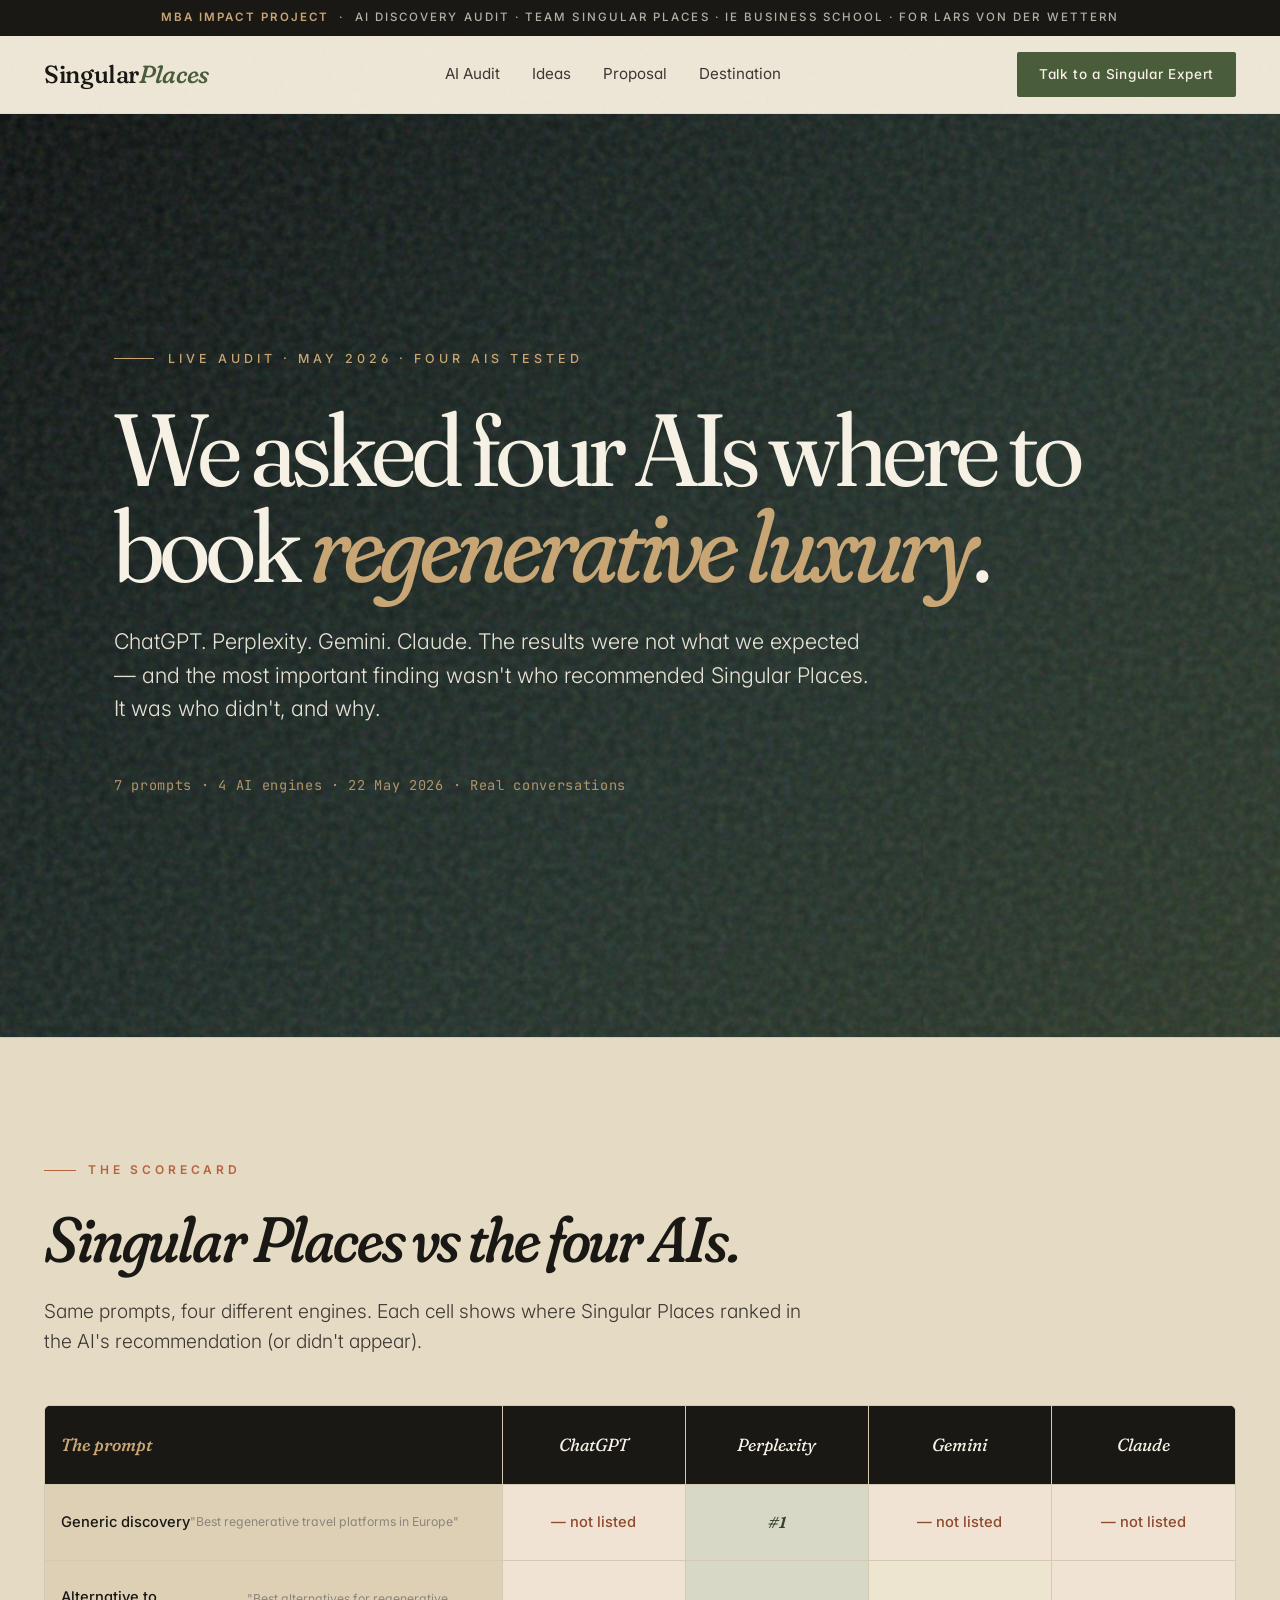
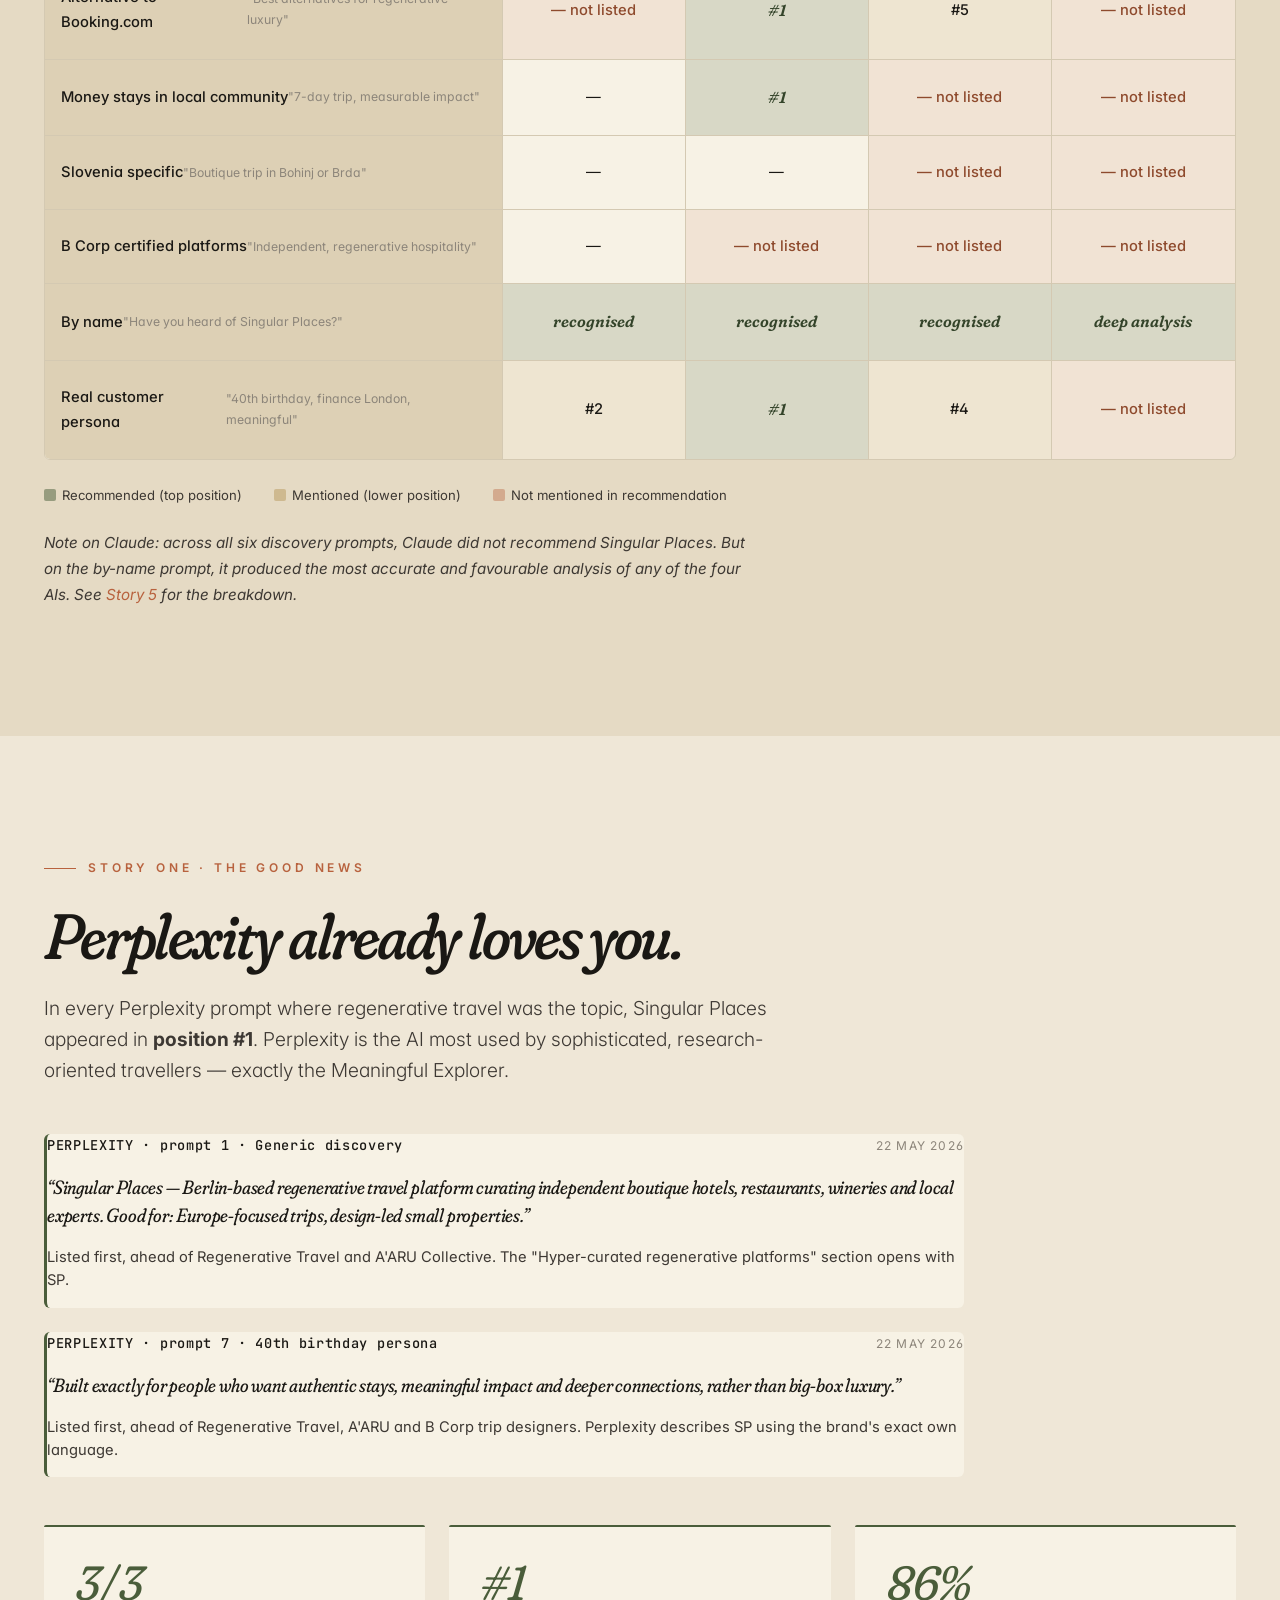
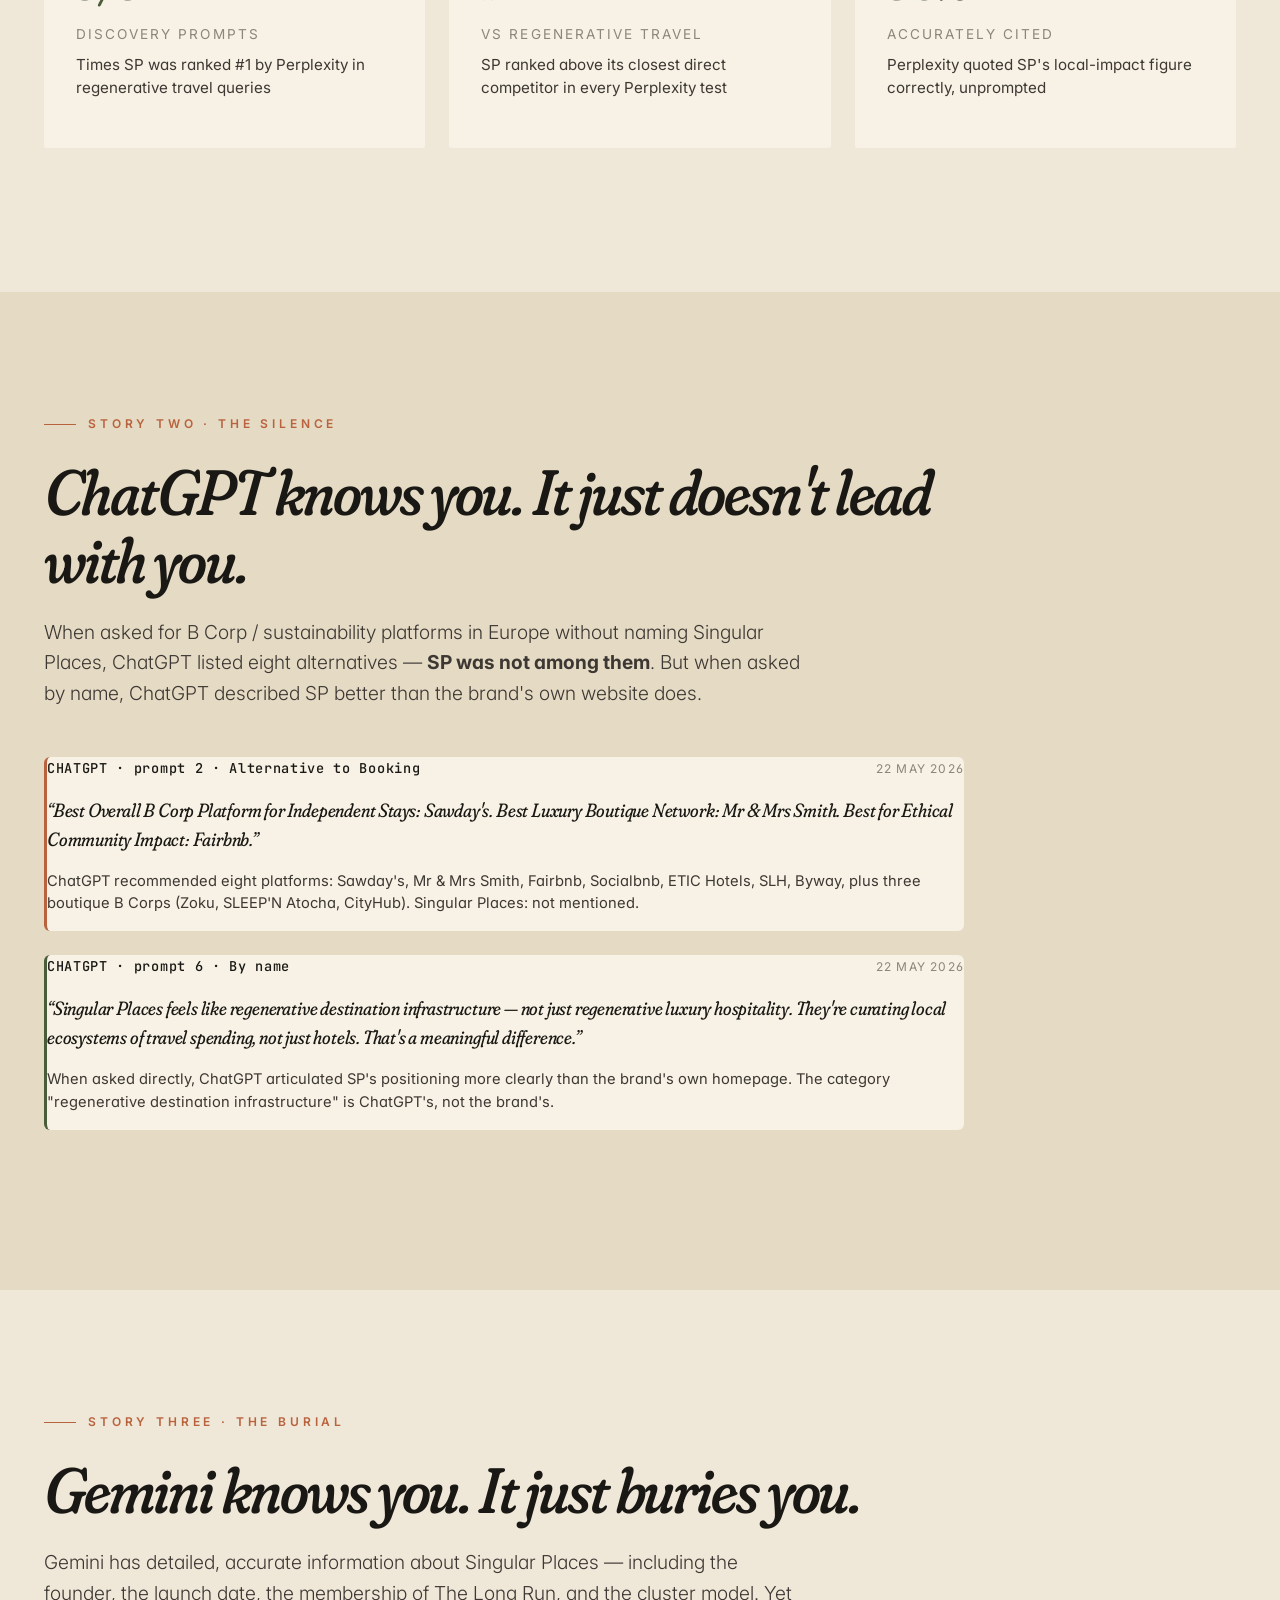
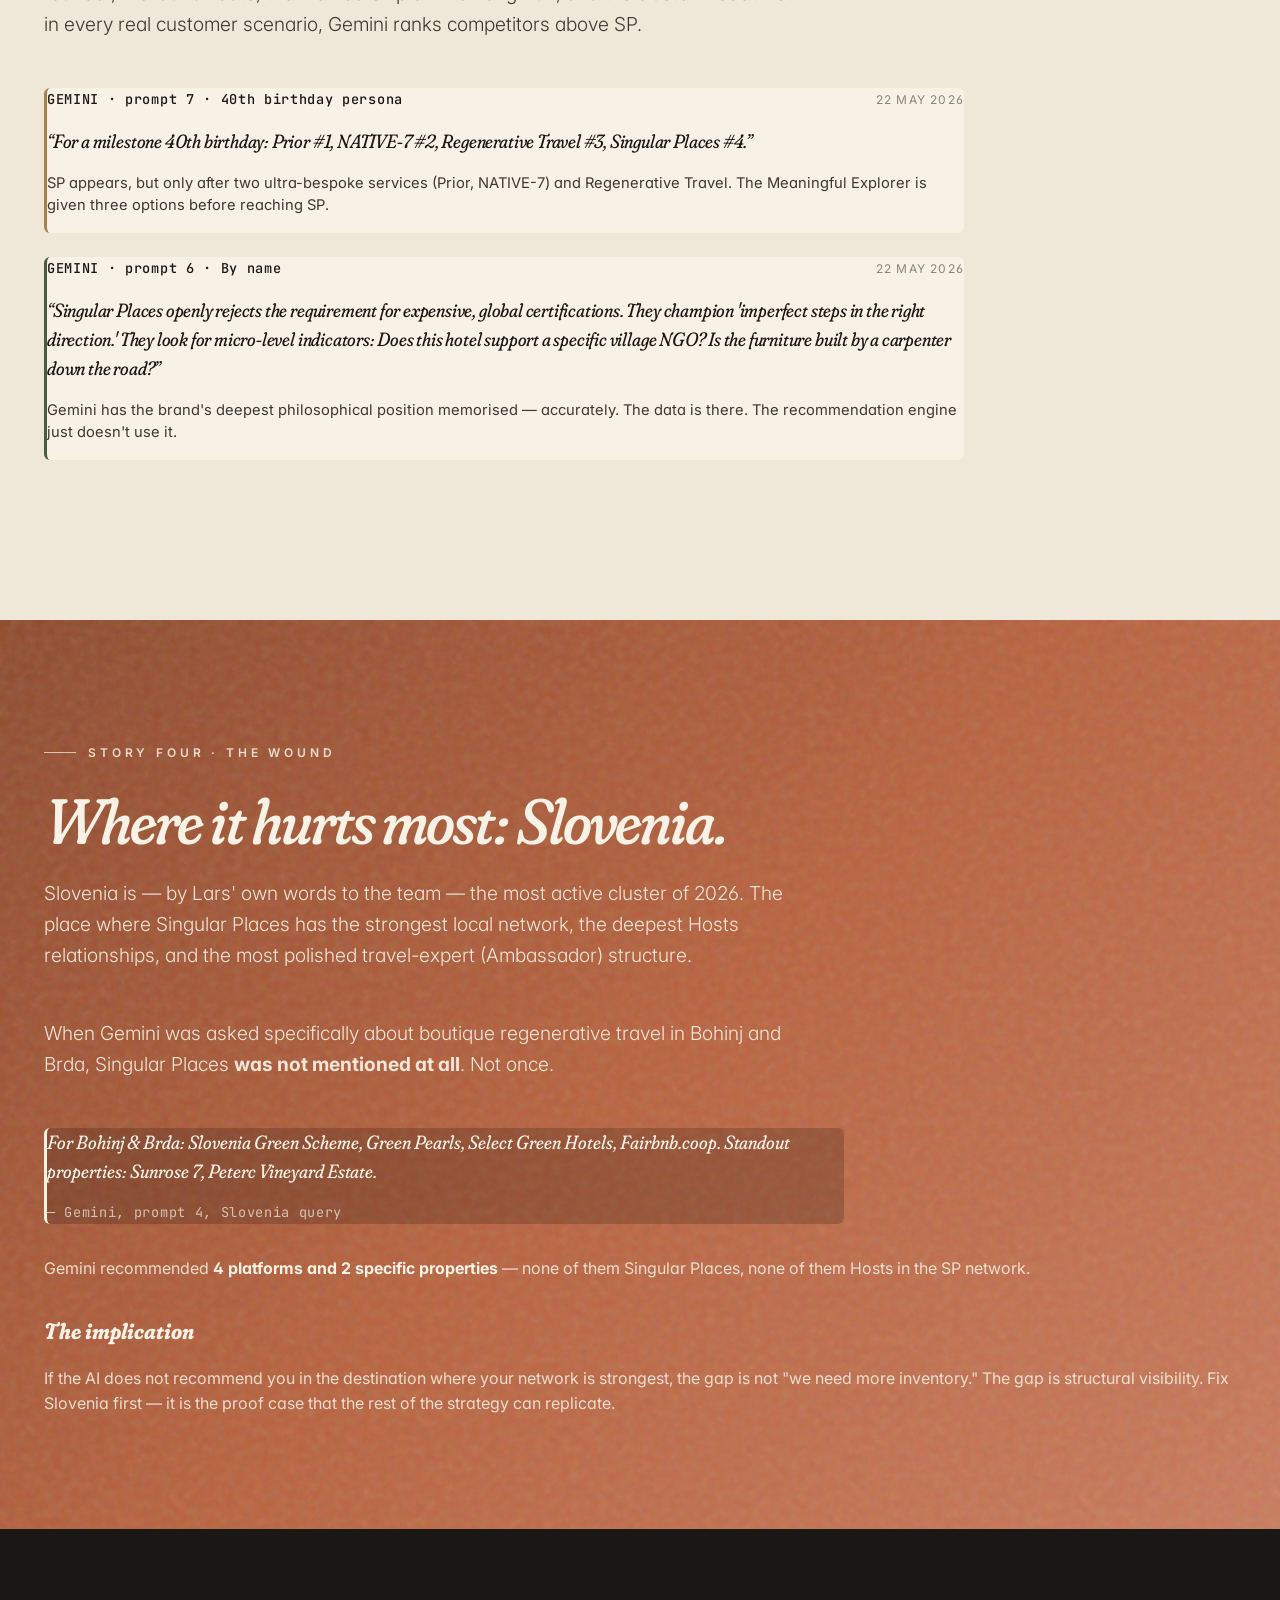
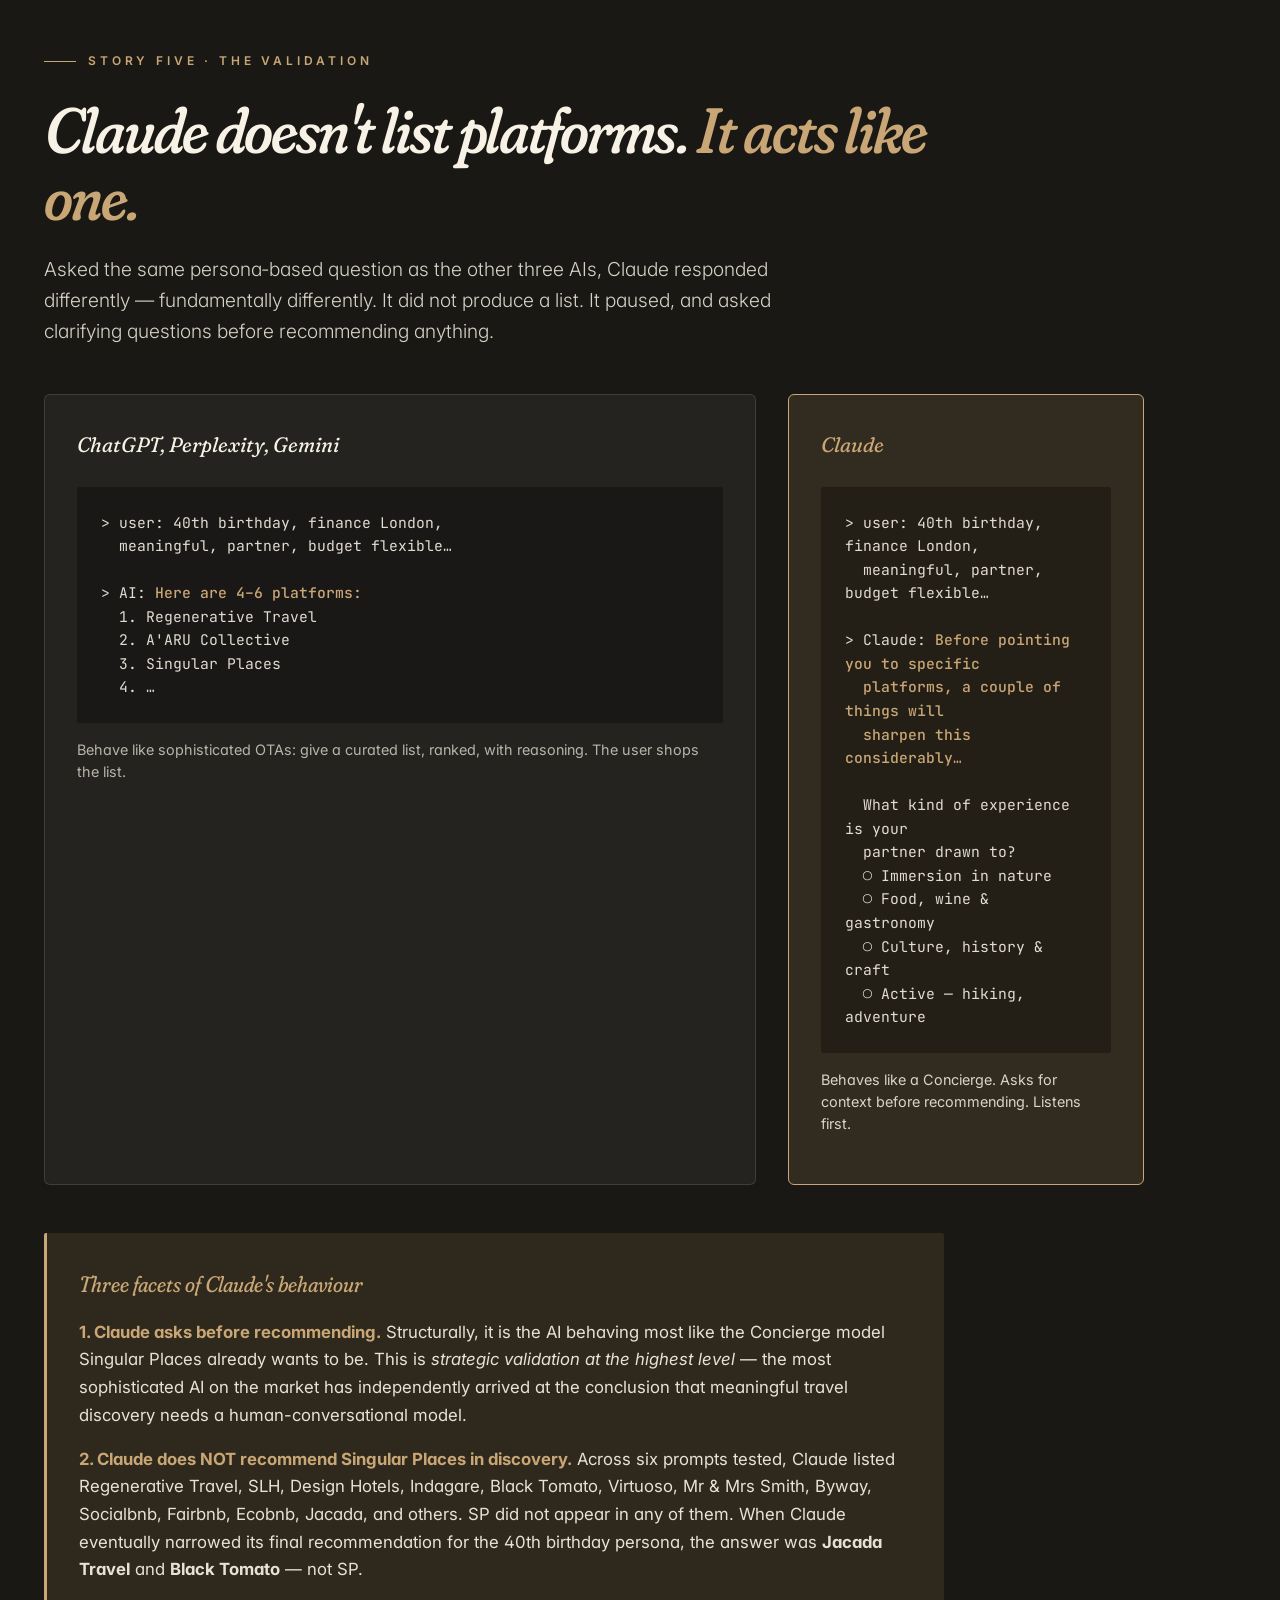
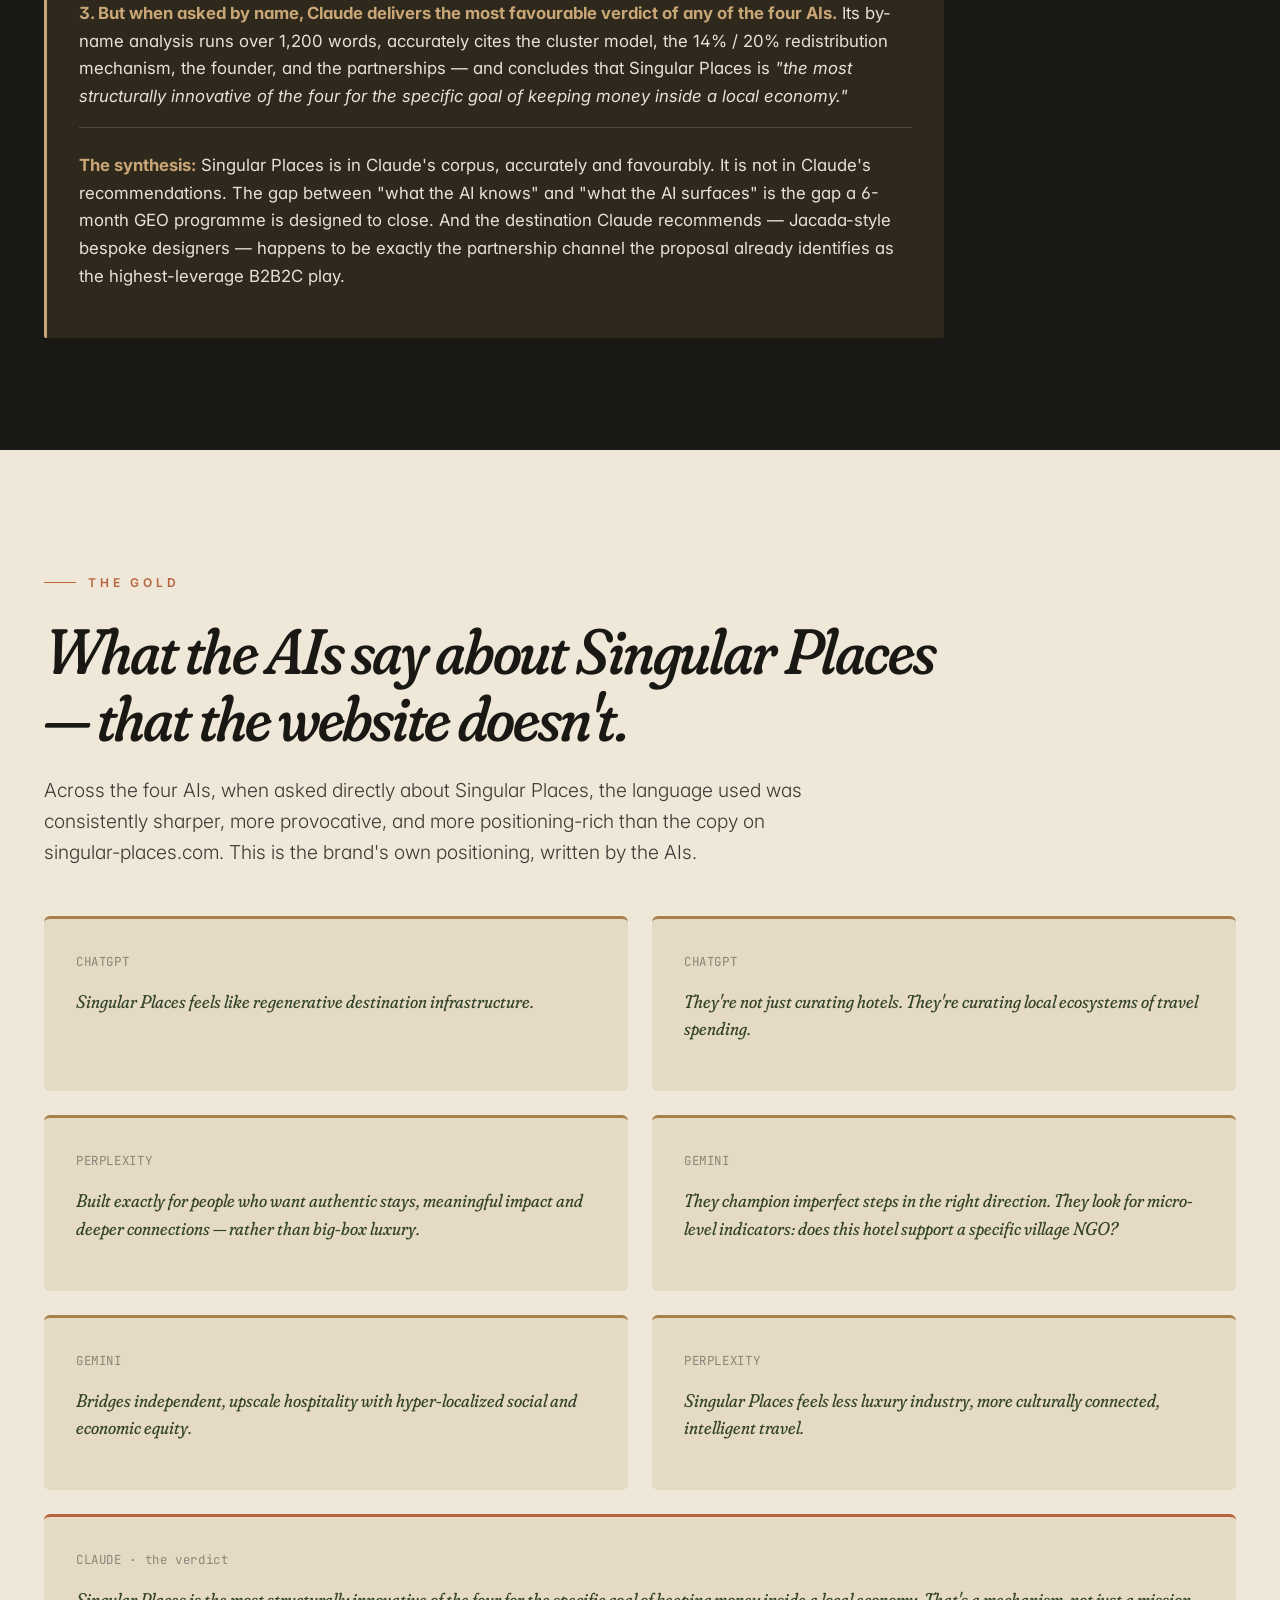
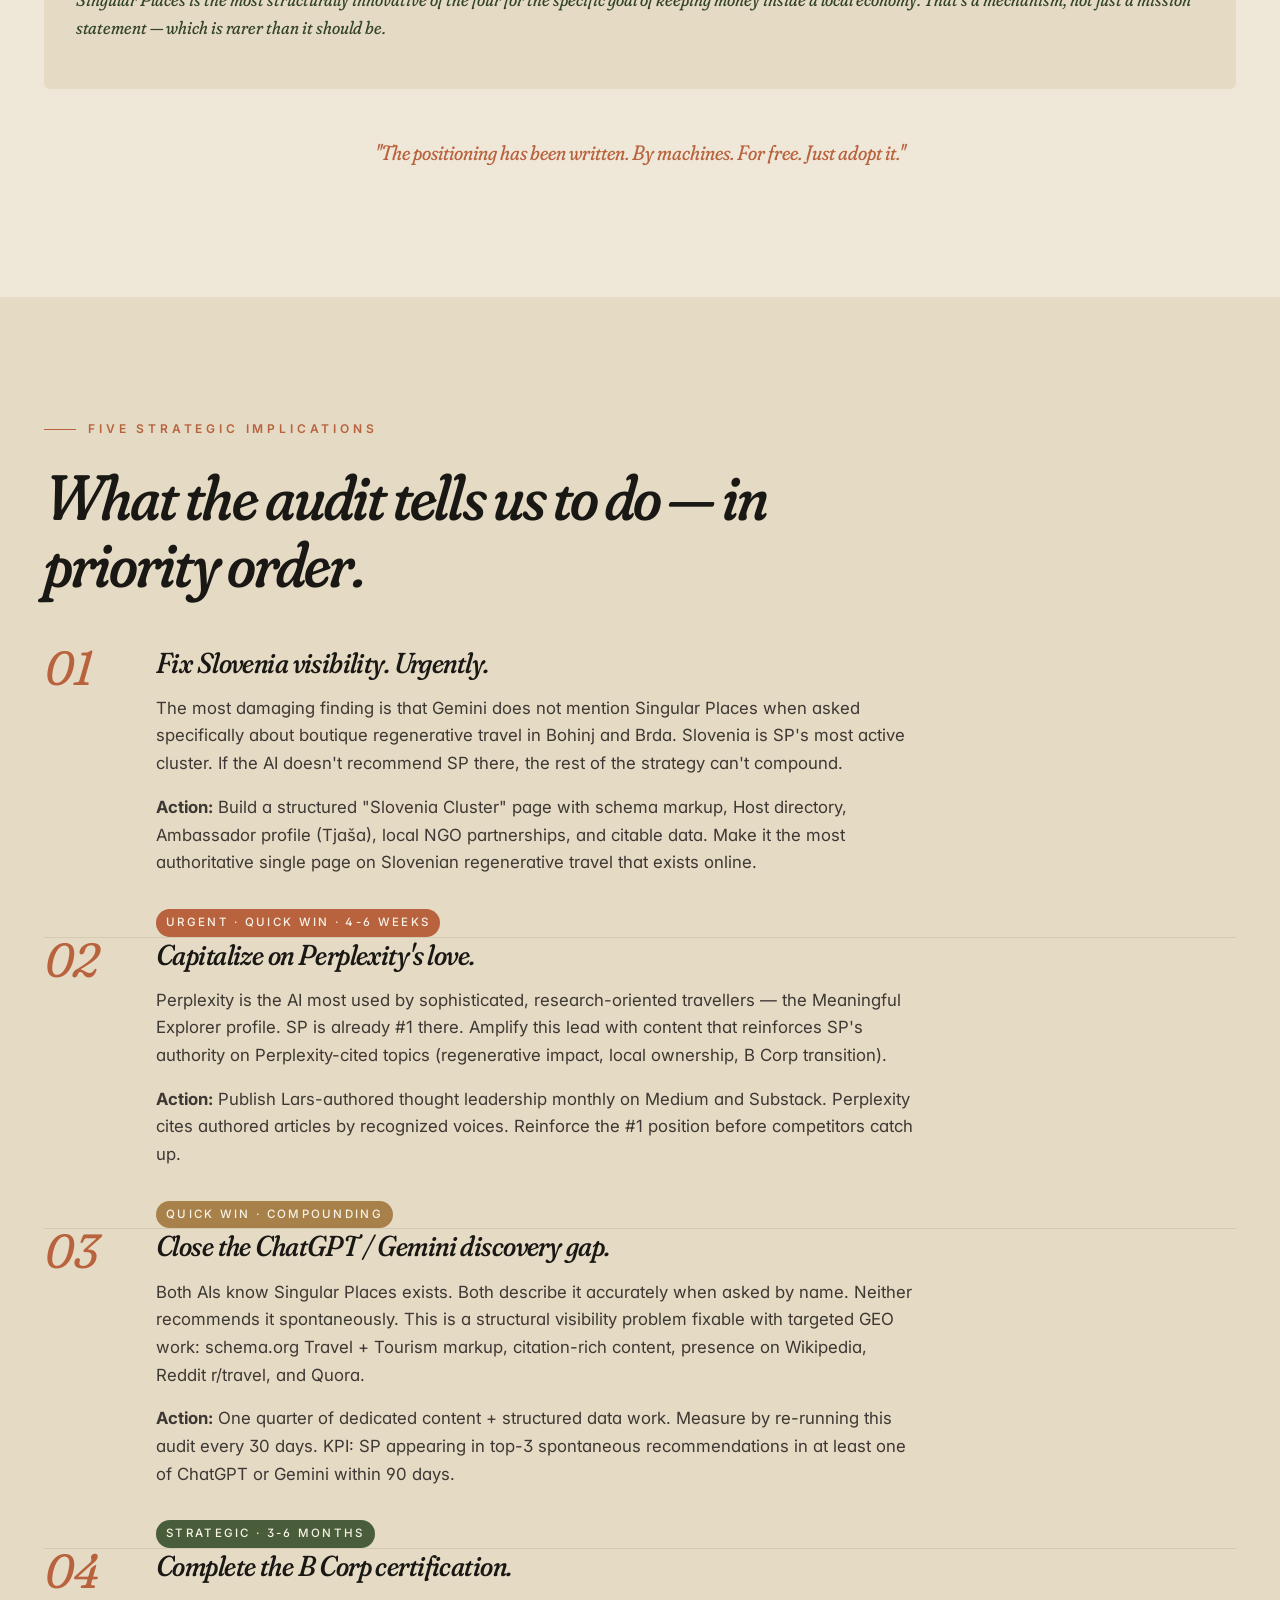
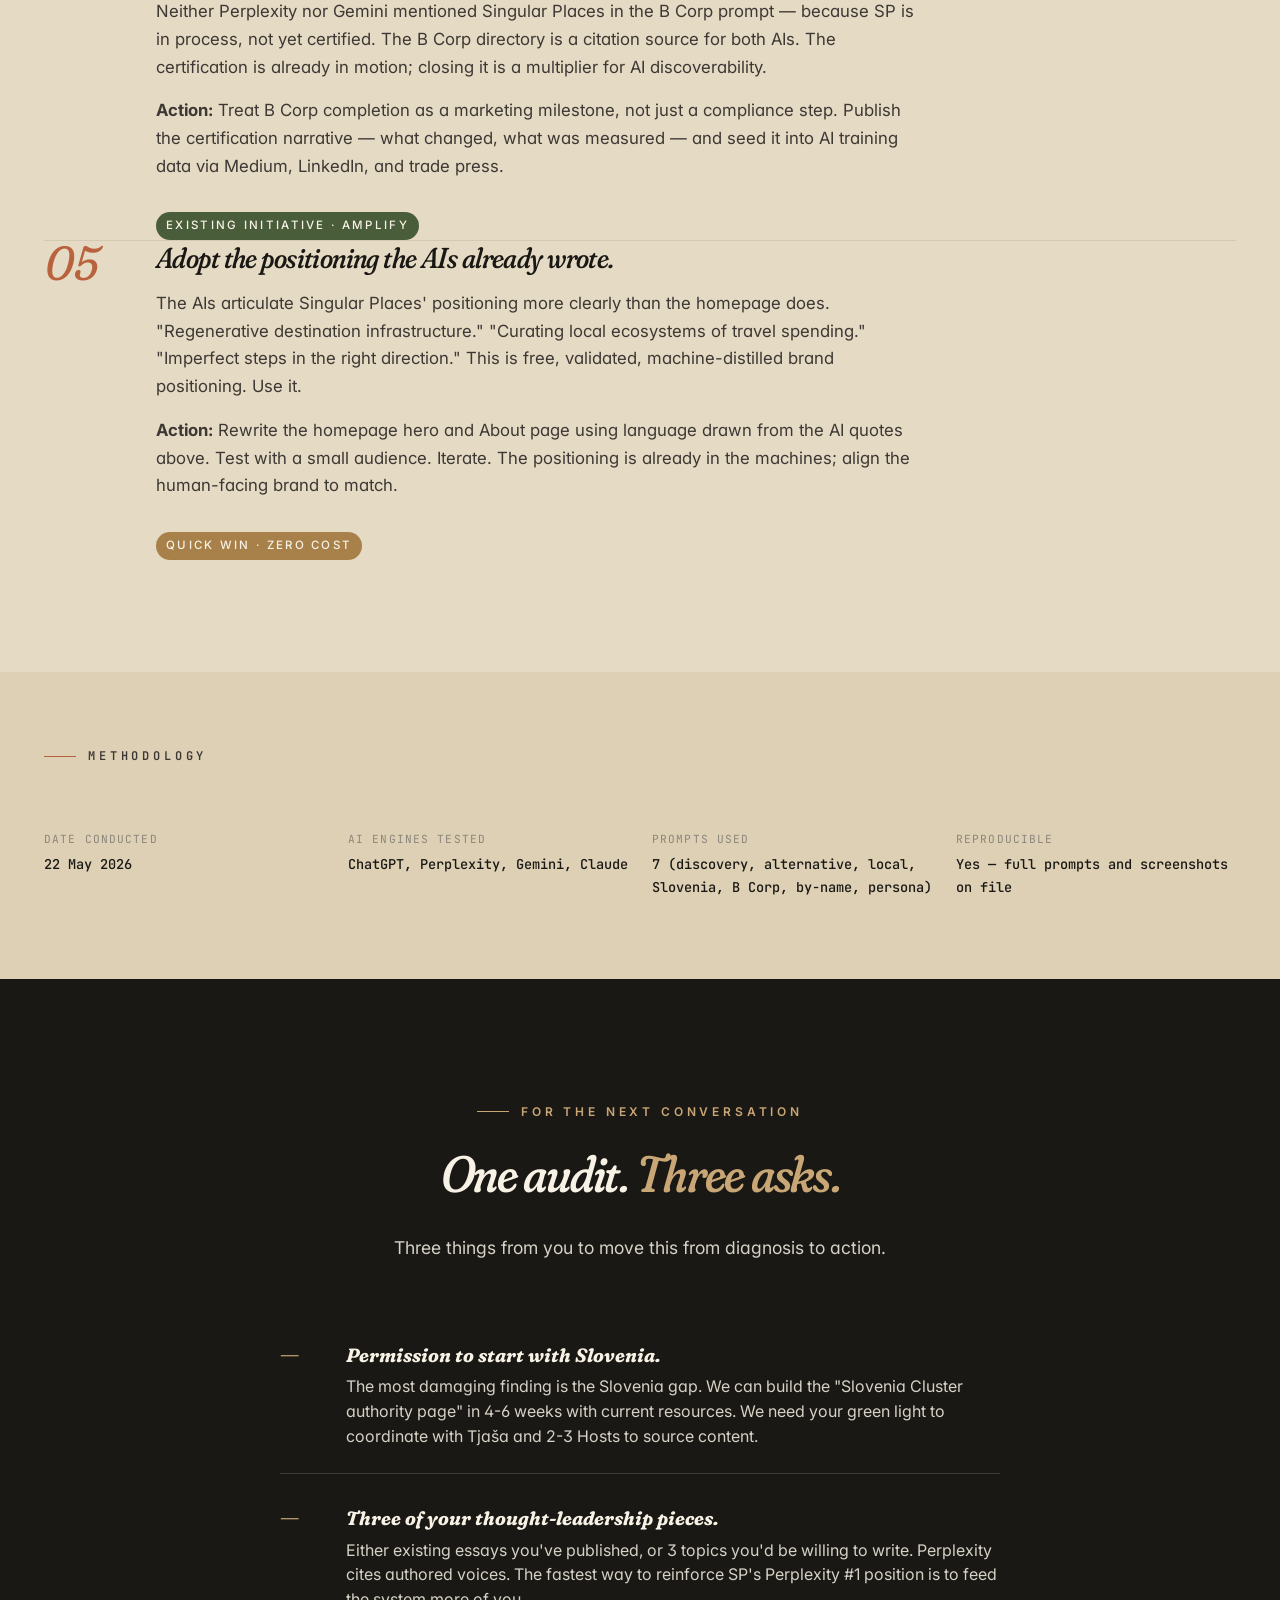
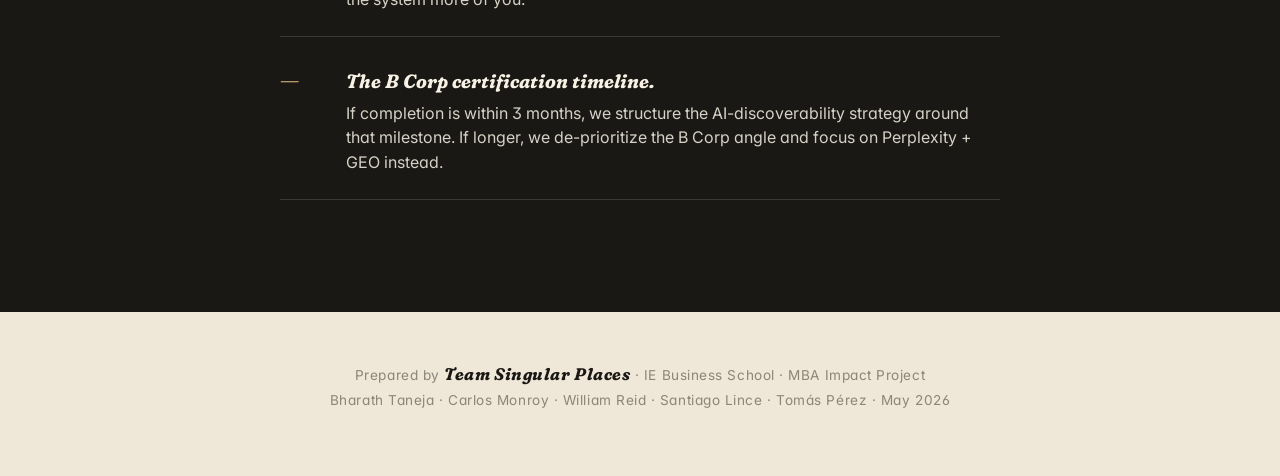
==== commit 82d1400e: "Update AI audit with full Claude data: 3 facets, killer verdict quote, scorecard rows completed" ====
--- a/ai-audit.html
+++ b/ai-audit.html
@@ -716,7 +716,7 @@
         <div class="score-cell fail">— not listed</div>
         <div class="score-cell win">#1</div>
         <div class="score-cell fail">— not listed</div>
-        <div class="score-cell diff">asked back</div>
+        <div class="score-cell fail">— not listed</div>
       </div>
 
       <div class="scorecard-row">
@@ -724,7 +724,7 @@
         <div class="score-cell fail">— not listed</div>
         <div class="score-cell win">#1</div>
         <div class="score-cell warn">#5</div>
-        <div class="score-cell diff">asked back</div>
+        <div class="score-cell fail">— not listed</div>
       </div>
 
       <div class="scorecard-row">
@@ -732,7 +732,7 @@
         <div class="score-cell">—</div>
         <div class="score-cell win">#1</div>
         <div class="score-cell fail">— not listed</div>
-        <div class="score-cell diff">asked back</div>
+        <div class="score-cell fail">— not listed</div>
       </div>
 
       <div class="scorecard-row">
@@ -740,7 +740,7 @@
         <div class="score-cell">—</div>
         <div class="score-cell">—</div>
         <div class="score-cell fail">— not listed</div>
-        <div class="score-cell diff">asked back</div>
+        <div class="score-cell fail">— not listed</div>
       </div>
 
       <div class="scorecard-row">
@@ -748,7 +748,7 @@
         <div class="score-cell">—</div>
         <div class="score-cell fail">— not listed</div>
         <div class="score-cell fail">— not listed</div>
-        <div class="score-cell diff">asked back</div>
+        <div class="score-cell fail">— not listed</div>
       </div>
 
       <div class="scorecard-row">
@@ -756,7 +756,7 @@
         <div class="score-cell win">recognised</div>
         <div class="score-cell win">recognised</div>
         <div class="score-cell win">recognised</div>
-        <div class="score-cell win">recognised</div>
+        <div class="score-cell win">deep analysis</div>
       </div>
 
       <div class="scorecard-row">
@@ -764,16 +764,18 @@
         <div class="score-cell warn">#2</div>
         <div class="score-cell win">#1</div>
         <div class="score-cell warn">#4</div>
-        <div class="score-cell diff">asked back</div>
+        <div class="score-cell fail">— not listed</div>
       </div>
     </div>
 
     <div class="scorecard-legend">
       <span><span class="legend-dot" style="background:rgba(74,93,58,0.5);"></span>Recommended (top position)</span>
       <span><span class="legend-dot" style="background:rgba(184,152,92,0.5);"></span>Mentioned (lower position)</span>
-      <span><span class="legend-dot" style="background:rgba(184,98,62,0.4);"></span>Not mentioned</span>
-      <span><span class="legend-dot" style="background:rgba(31,36,33,0.7);"></span>Asked clarifying question</span>
-    </div>
+      <span><span class="legend-dot" style="background:rgba(184,98,62,0.4);"></span>Not mentioned in recommendation</span>
+    </div>
+    <p style="margin-top: var(--space-3); font-style: italic; font-size: 0.95rem; color: var(--ink-soft); max-width: 720px;">
+      Note on Claude: across all six discovery prompts, Claude did not recommend Singular Places. But on the by-name prompt, it produced the most accurate and favourable analysis of any of the four AIs. See <a href="#claude" style="color: var(--terracotta);">Story 5</a> for the breakdown.
+    </p>
   </div>
 </section>
 
@@ -960,15 +962,18 @@
     </div>
 
     <div class="claude-takeaway">
-      <div class="claude-takeaway-title">What this means for Singular Places</div>
+      <div class="claude-takeaway-title">Three facets of Claude's behaviour</div>
       <p>
-        Claude is, structurally, the AI behaving most like the Concierge model Singular Places already wants to be. Anthropic — the company behind Claude — has built, for travel search, the exact experience SP envisions for its own platform.
+        <strong style="color: var(--amber-light);">1. Claude asks before recommending.</strong> Structurally, it is the AI behaving most like the Concierge model Singular Places already wants to be. This is <em>strategic validation at the highest level</em> — the most sophisticated AI on the market has independently arrived at the conclusion that meaningful travel discovery needs a human-conversational model.
       </p>
       <p style="margin-top: var(--space-2);">
-        This is not a threat. It is <strong style="color: var(--amber-light);">strategic validation at the highest level</strong>. The most sophisticated AI on the market has independently arrived at the conclusion that meaningful travel discovery needs a human-conversational model — exactly the direction SP is already moving.
+        <strong style="color: var(--amber-light);">2. Claude does NOT recommend Singular Places in discovery.</strong> Across six prompts tested, Claude listed Regenerative Travel, SLH, Design Hotels, Indagare, Black Tomato, Virtuoso, Mr &amp; Mrs Smith, Byway, Socialbnb, Fairbnb, Ecobnb, Jacada, and others. SP did not appear in any of them. When Claude eventually narrowed its final recommendation for the 40th birthday persona, the answer was <strong>Jacada Travel</strong> and <strong>Black Tomato</strong> — not SP.
       </p>
       <p style="margin-top: var(--space-2);">
-        Singular Places is not counter-cultural. It is <em>where the entire discovery industry is heading</em>. The opportunity is to arrive there first — and to be the regenerative-luxury answer Claude eventually recommends, once the conversation narrows.
+        <strong style="color: var(--amber-light);">3. But when asked by name, Claude delivers the most favourable verdict of any of the four AIs.</strong> Its by-name analysis runs over 1,200 words, accurately cites the cluster model, the 14% / 20% redistribution mechanism, the founder, and the partnerships — and concludes that Singular Places is <em>"the most structurally innovative of the four for the specific goal of keeping money inside a local economy."</em>
+      </p>
+      <p style="margin-top: var(--space-2); padding-top: var(--space-3); border-top: 1px solid rgba(255,255,255,0.15);">
+        <strong style="color: var(--amber-light);">The synthesis:</strong> Singular Places is in Claude's corpus, accurately and favourably. It is not in Claude's recommendations. The gap between "what the AI knows" and "what the AI surfaces" is the gap a 6-month GEO programme is designed to close. And the destination Claude recommends — Jacada-style bespoke designers — happens to be exactly the partnership channel the proposal already identifies as the highest-leverage B2B2C play.
       </p>
     </div>
   </div>
@@ -1007,6 +1012,10 @@
       <div class="gold-card">
         <p class="gold-card-source">PERPLEXITY</p>
         <p class="gold-card-quote">Singular Places feels less luxury industry, more culturally connected, intelligent travel.</p>
+      </div>
+      <div class="gold-card" style="border-top-color: var(--terracotta); grid-column: span 2;">
+        <p class="gold-card-source">CLAUDE · the verdict</p>
+        <p class="gold-card-quote">Singular Places is the most structurally innovative of the four for the specific goal of keeping money inside a local economy. That's a mechanism, not just a mission statement — which is rarer than it should be.</p>
       </div>
     </div>
 
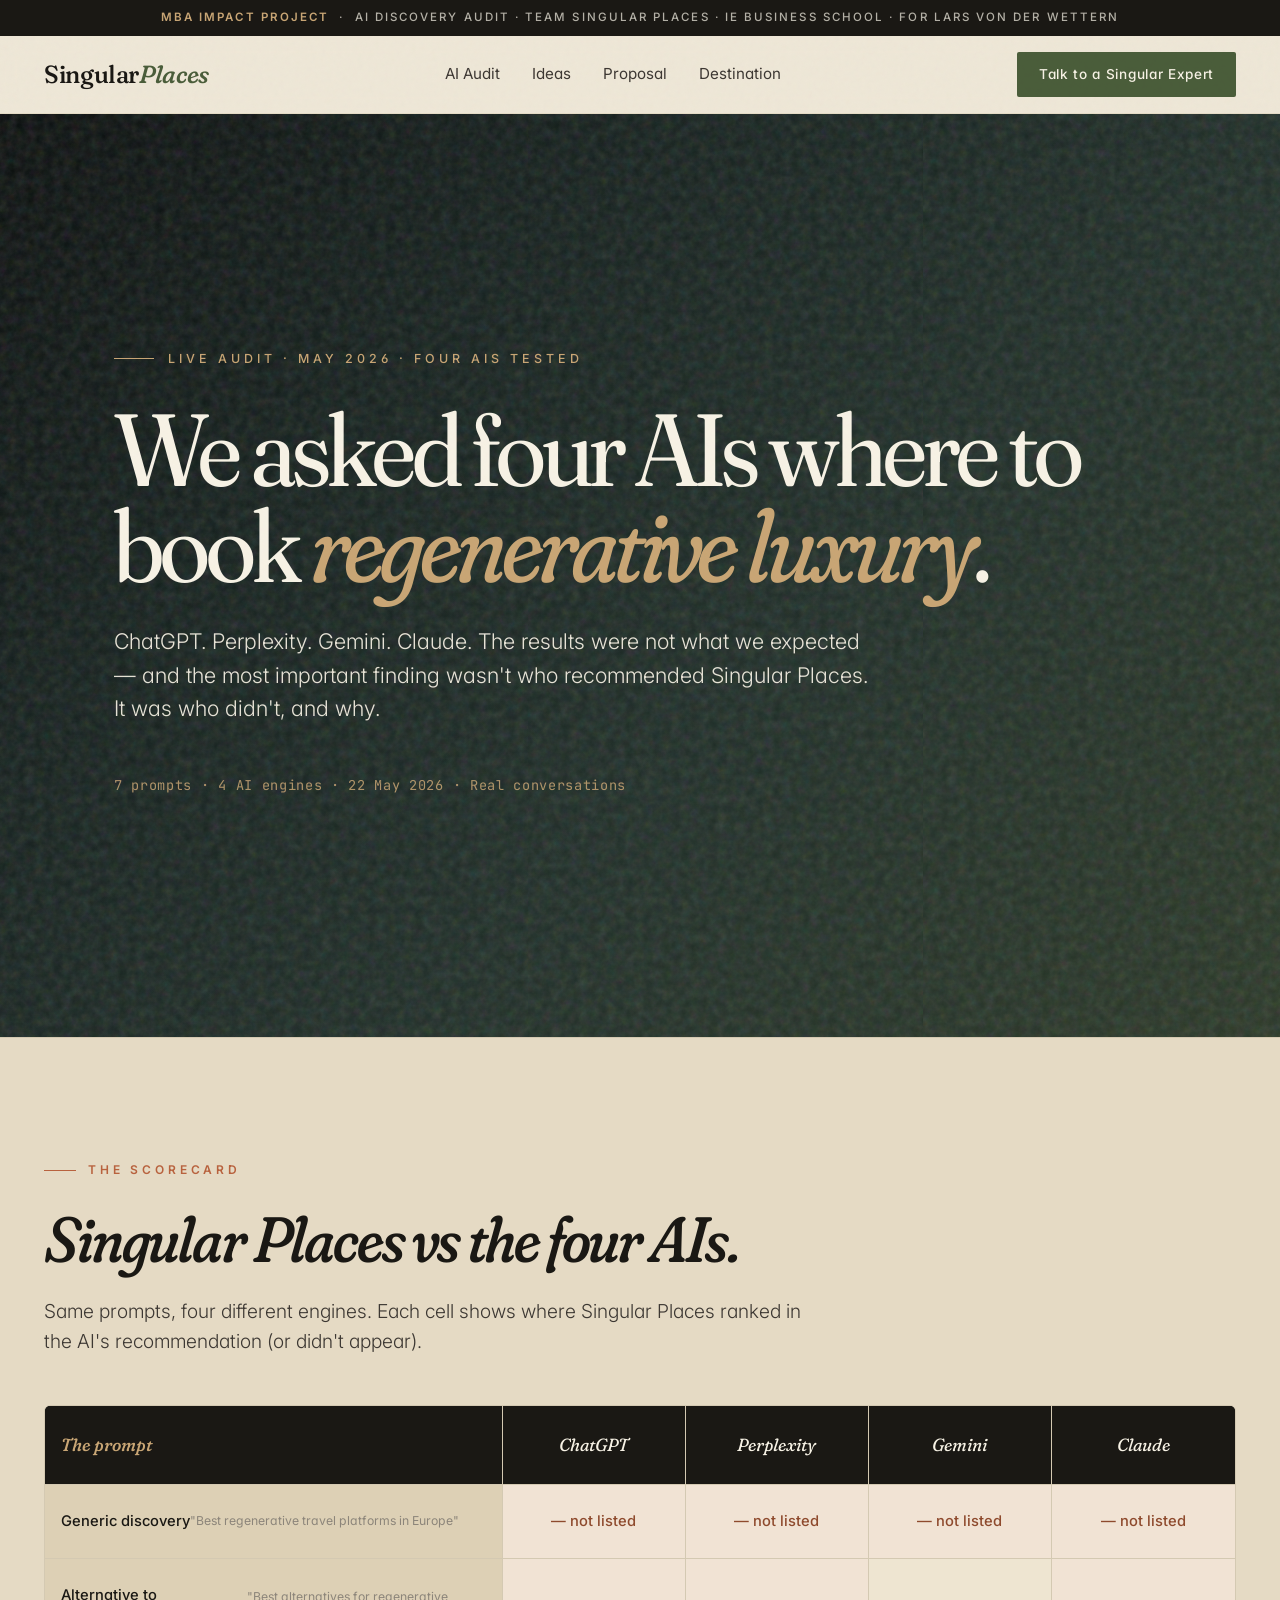
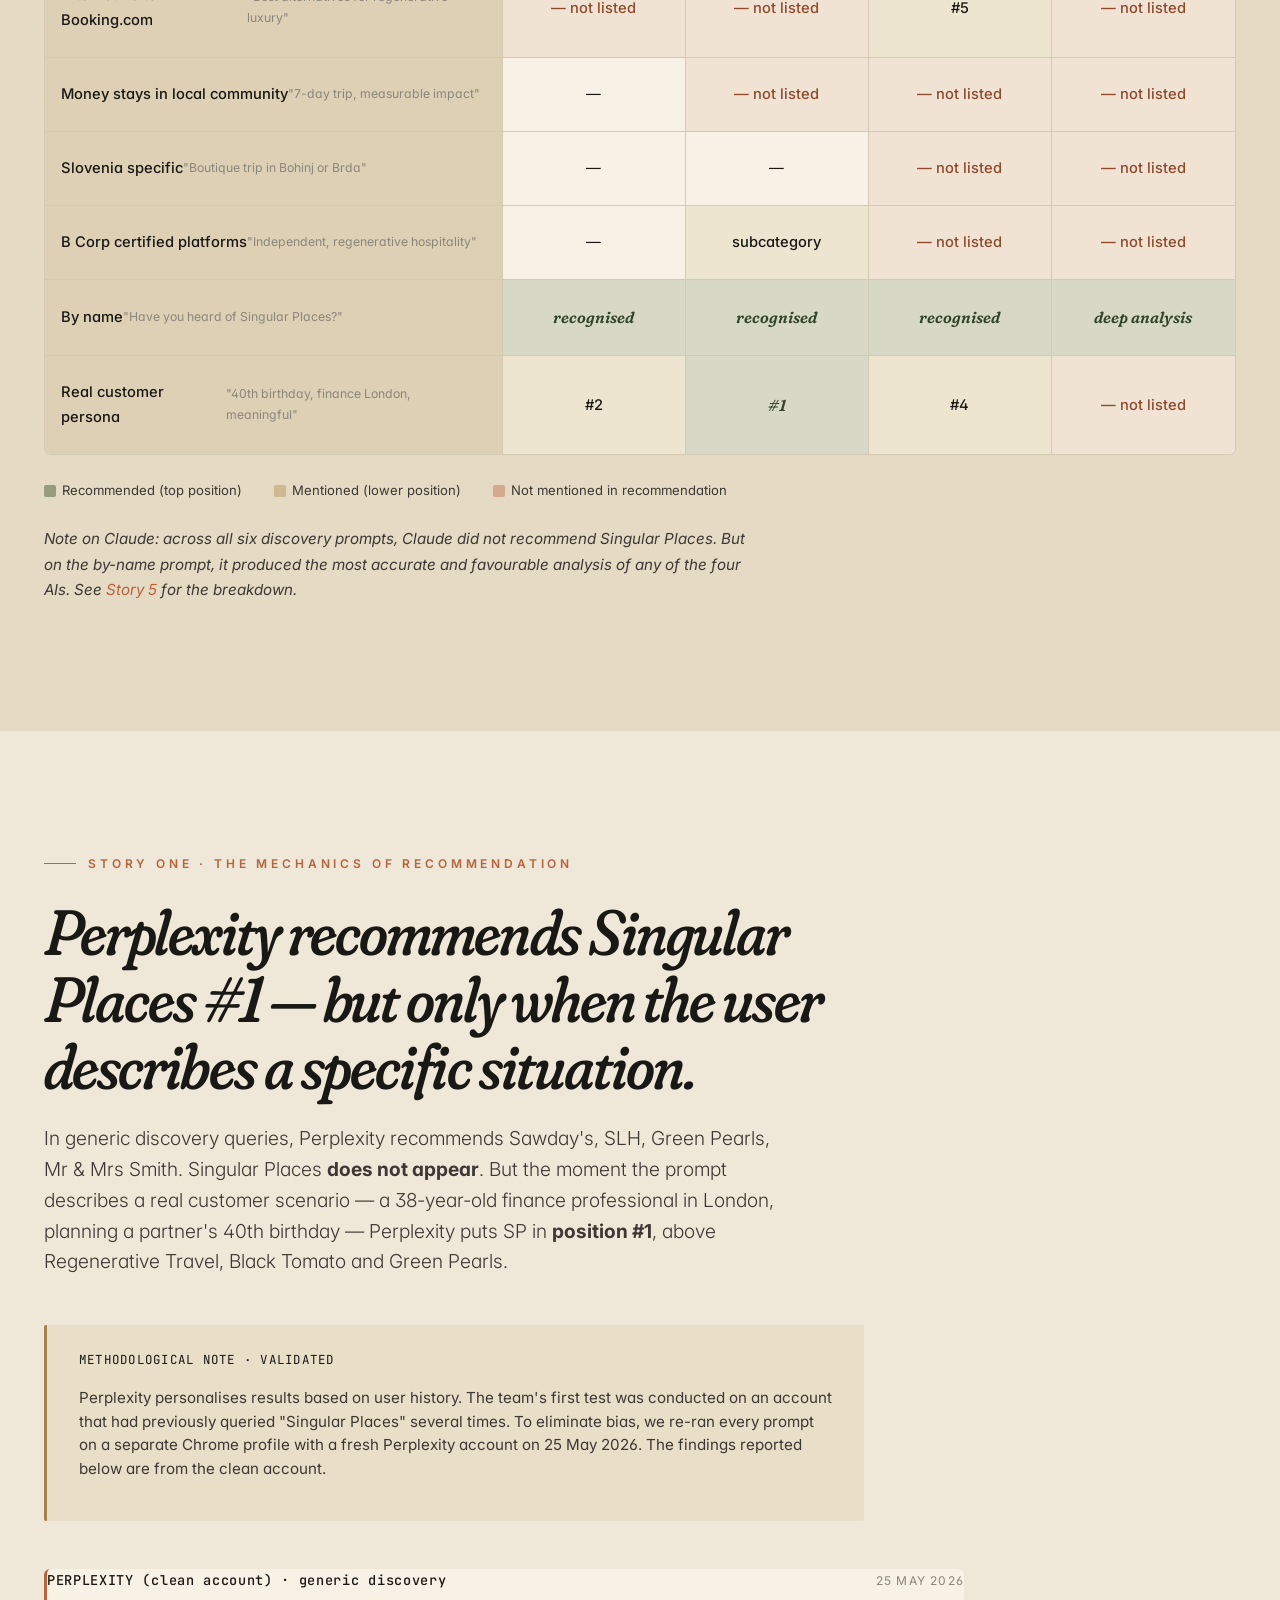
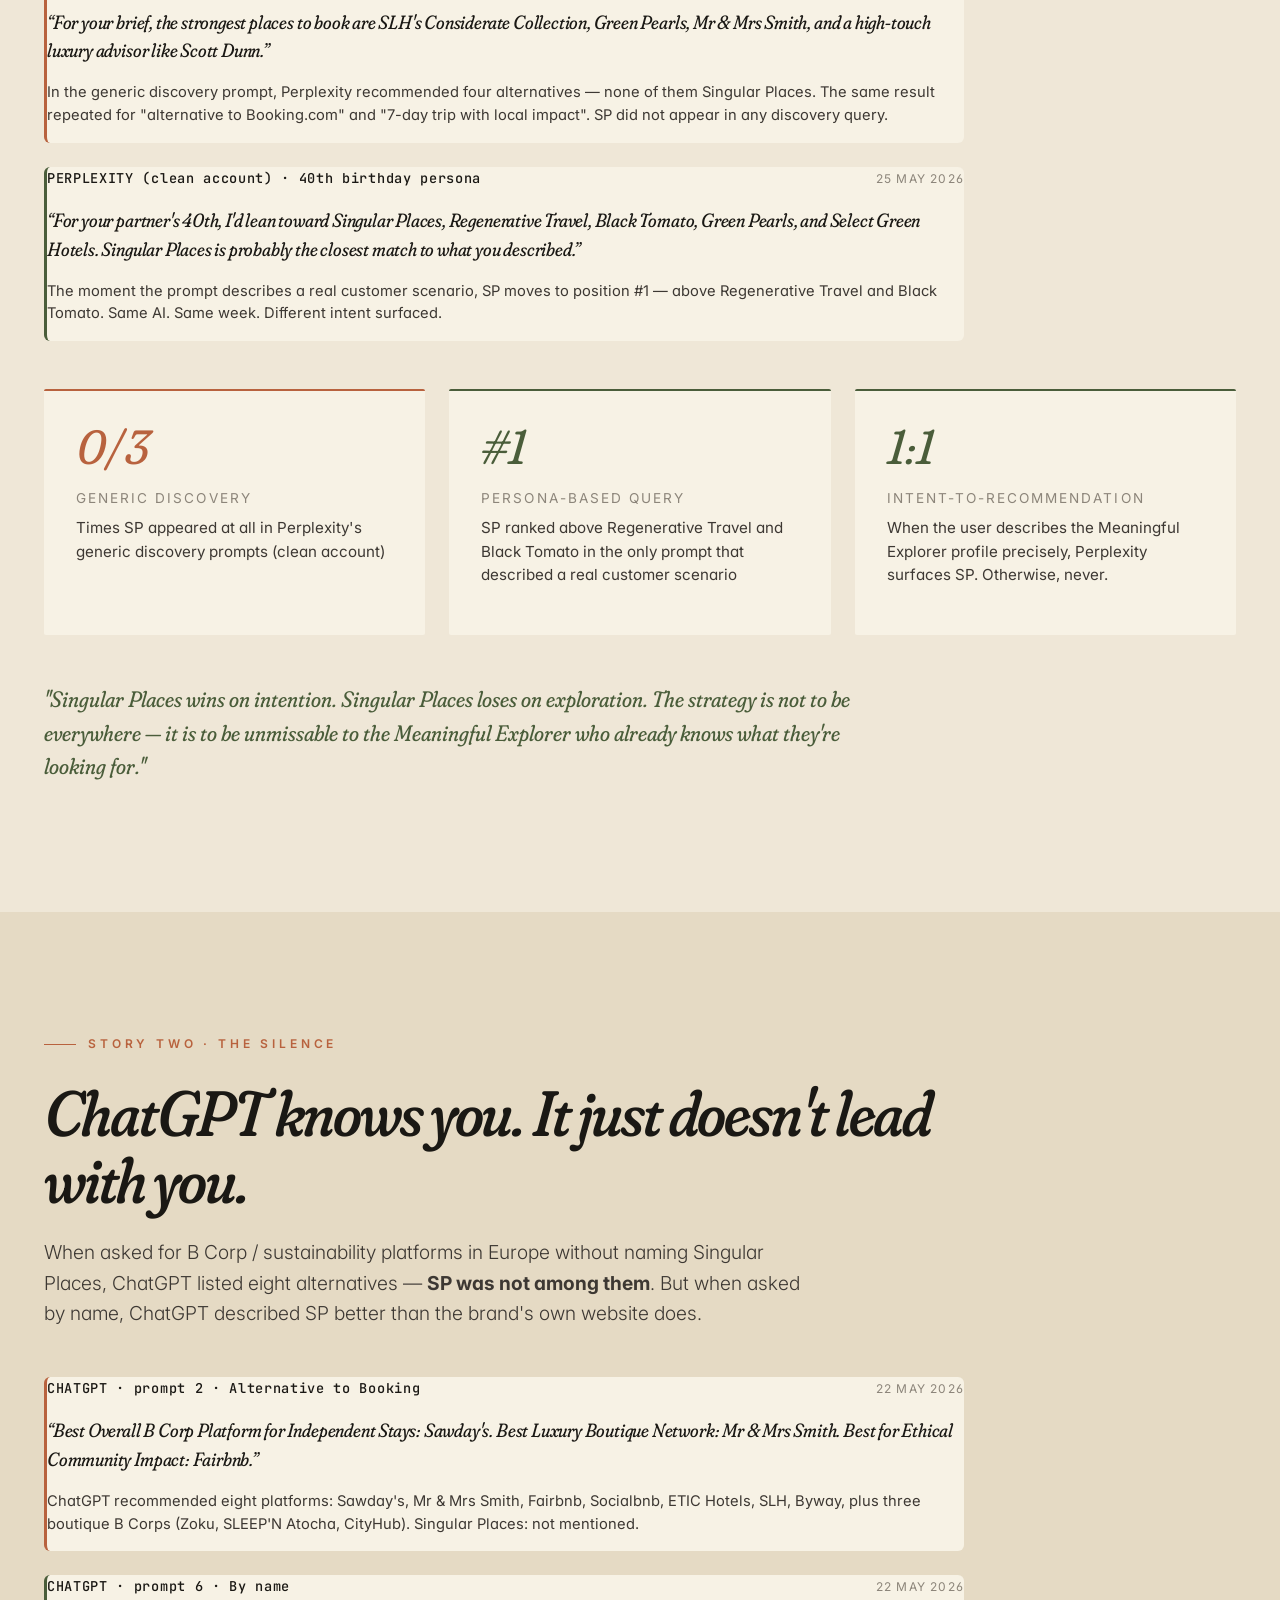
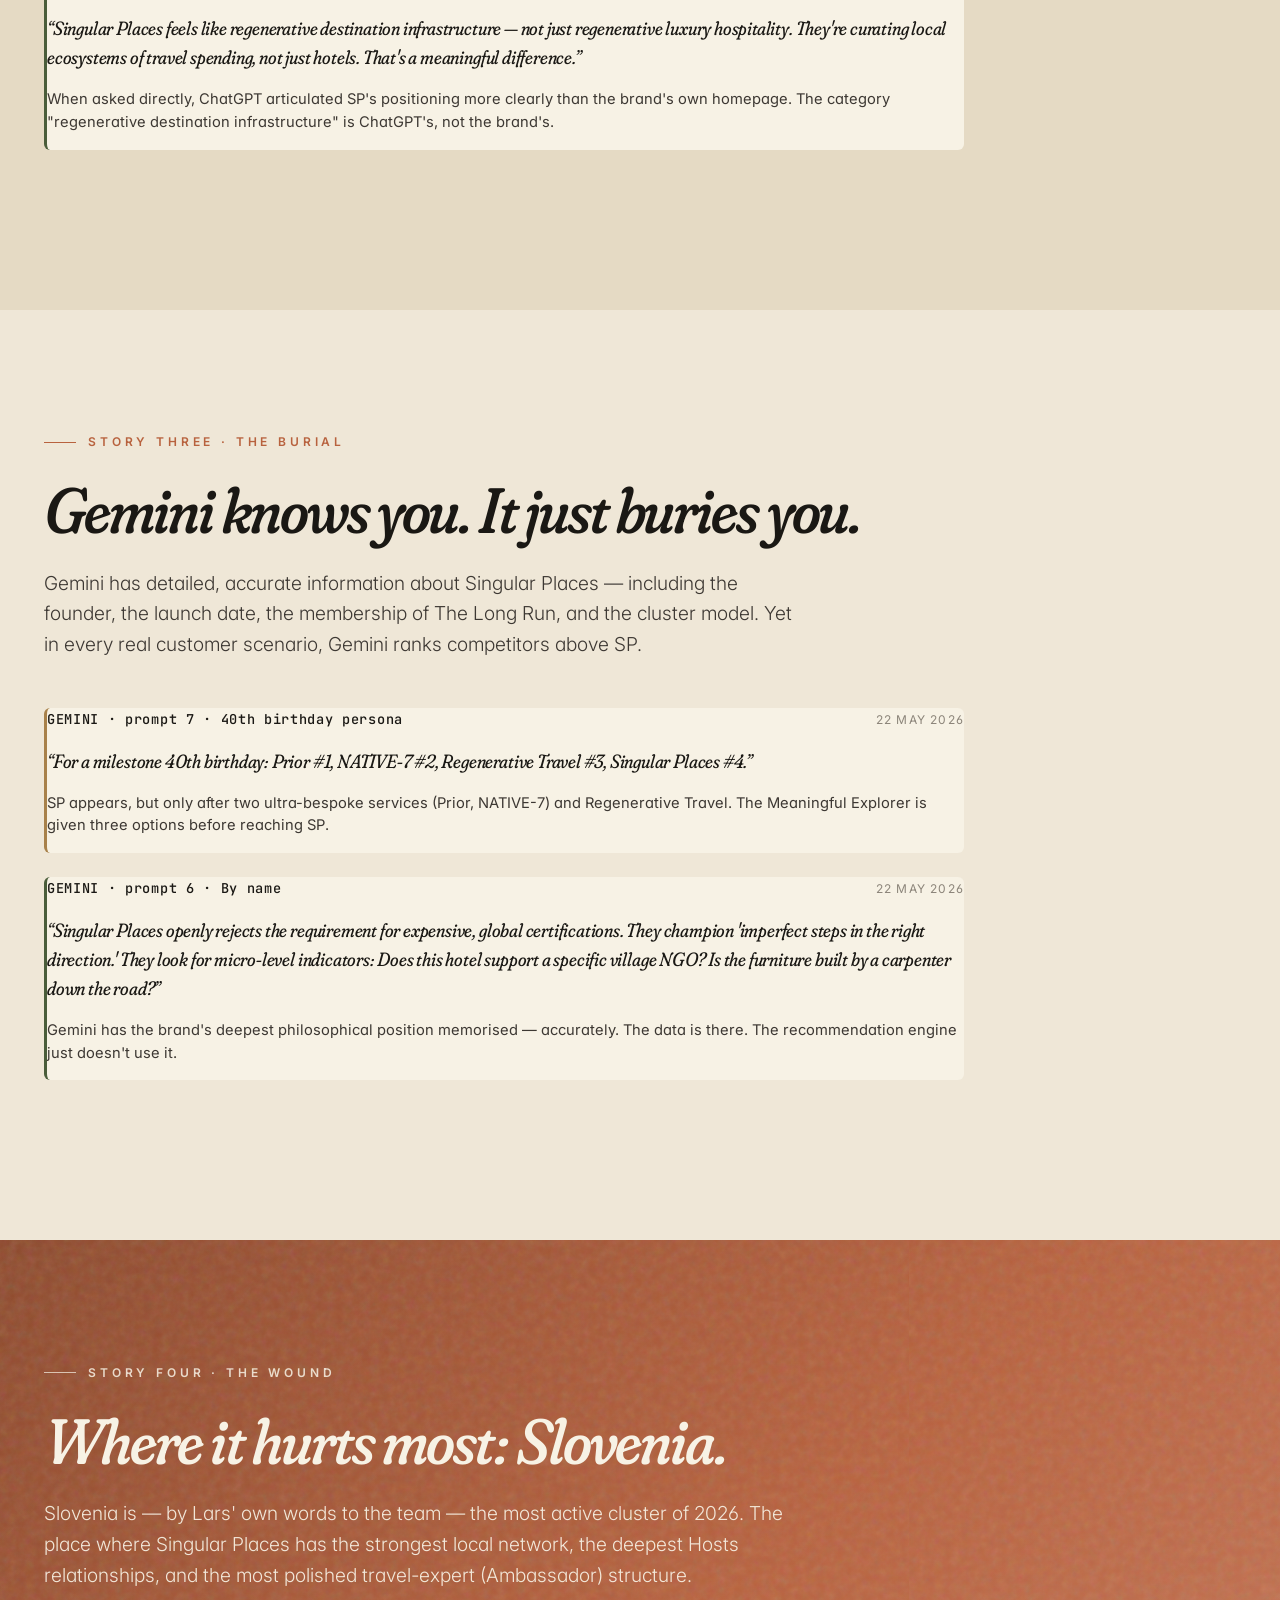
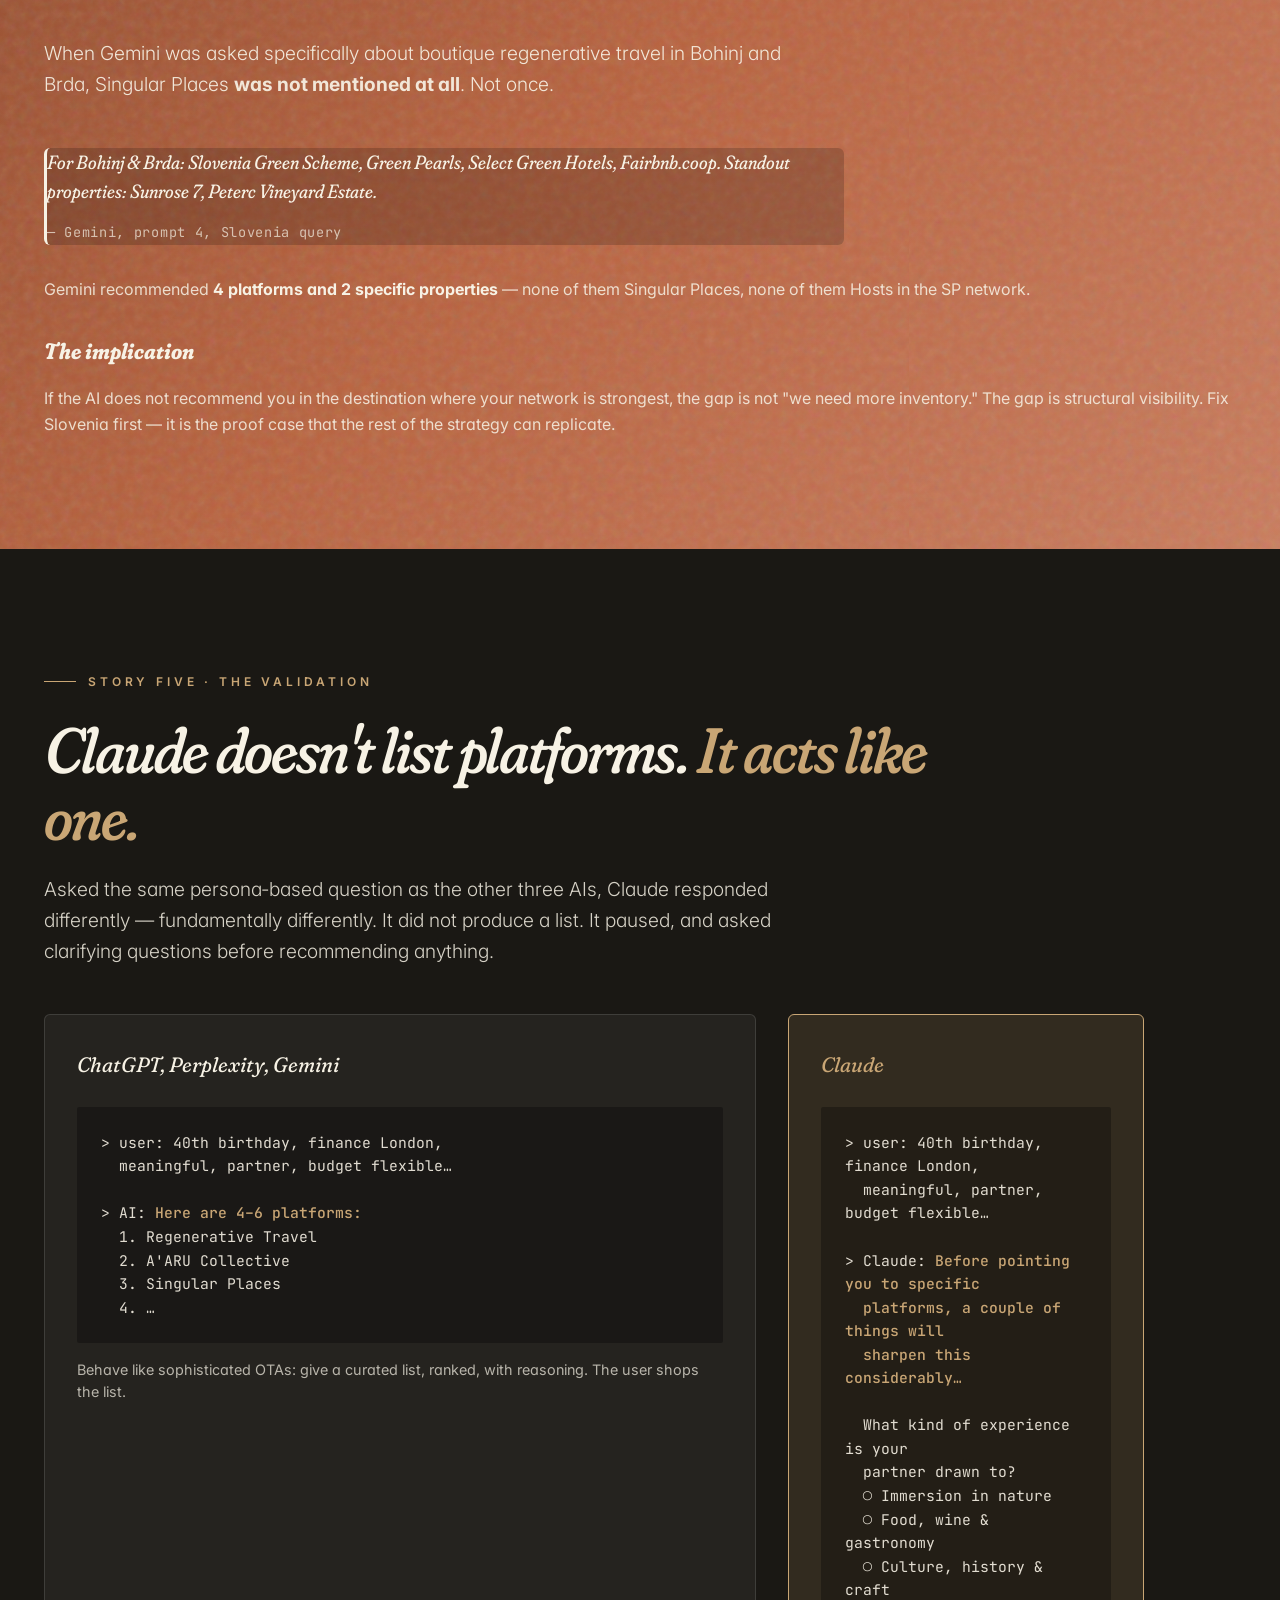
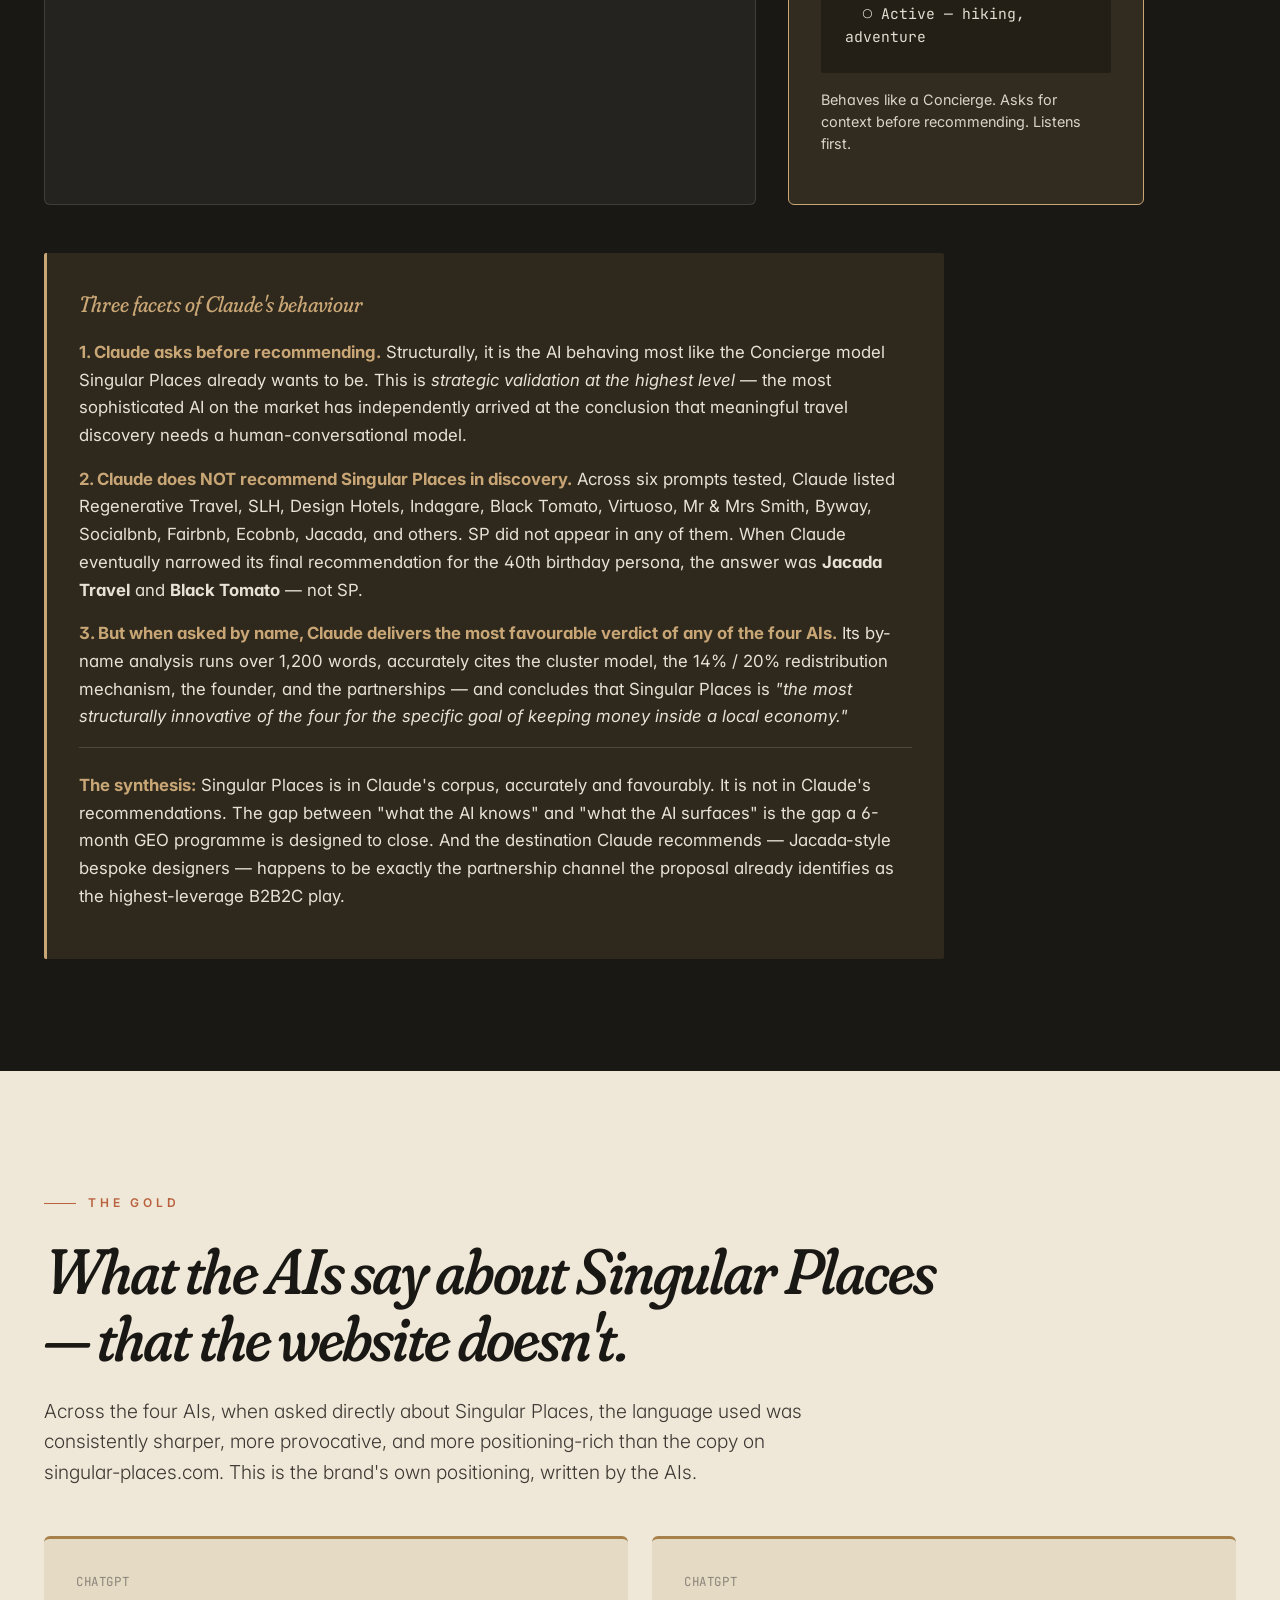
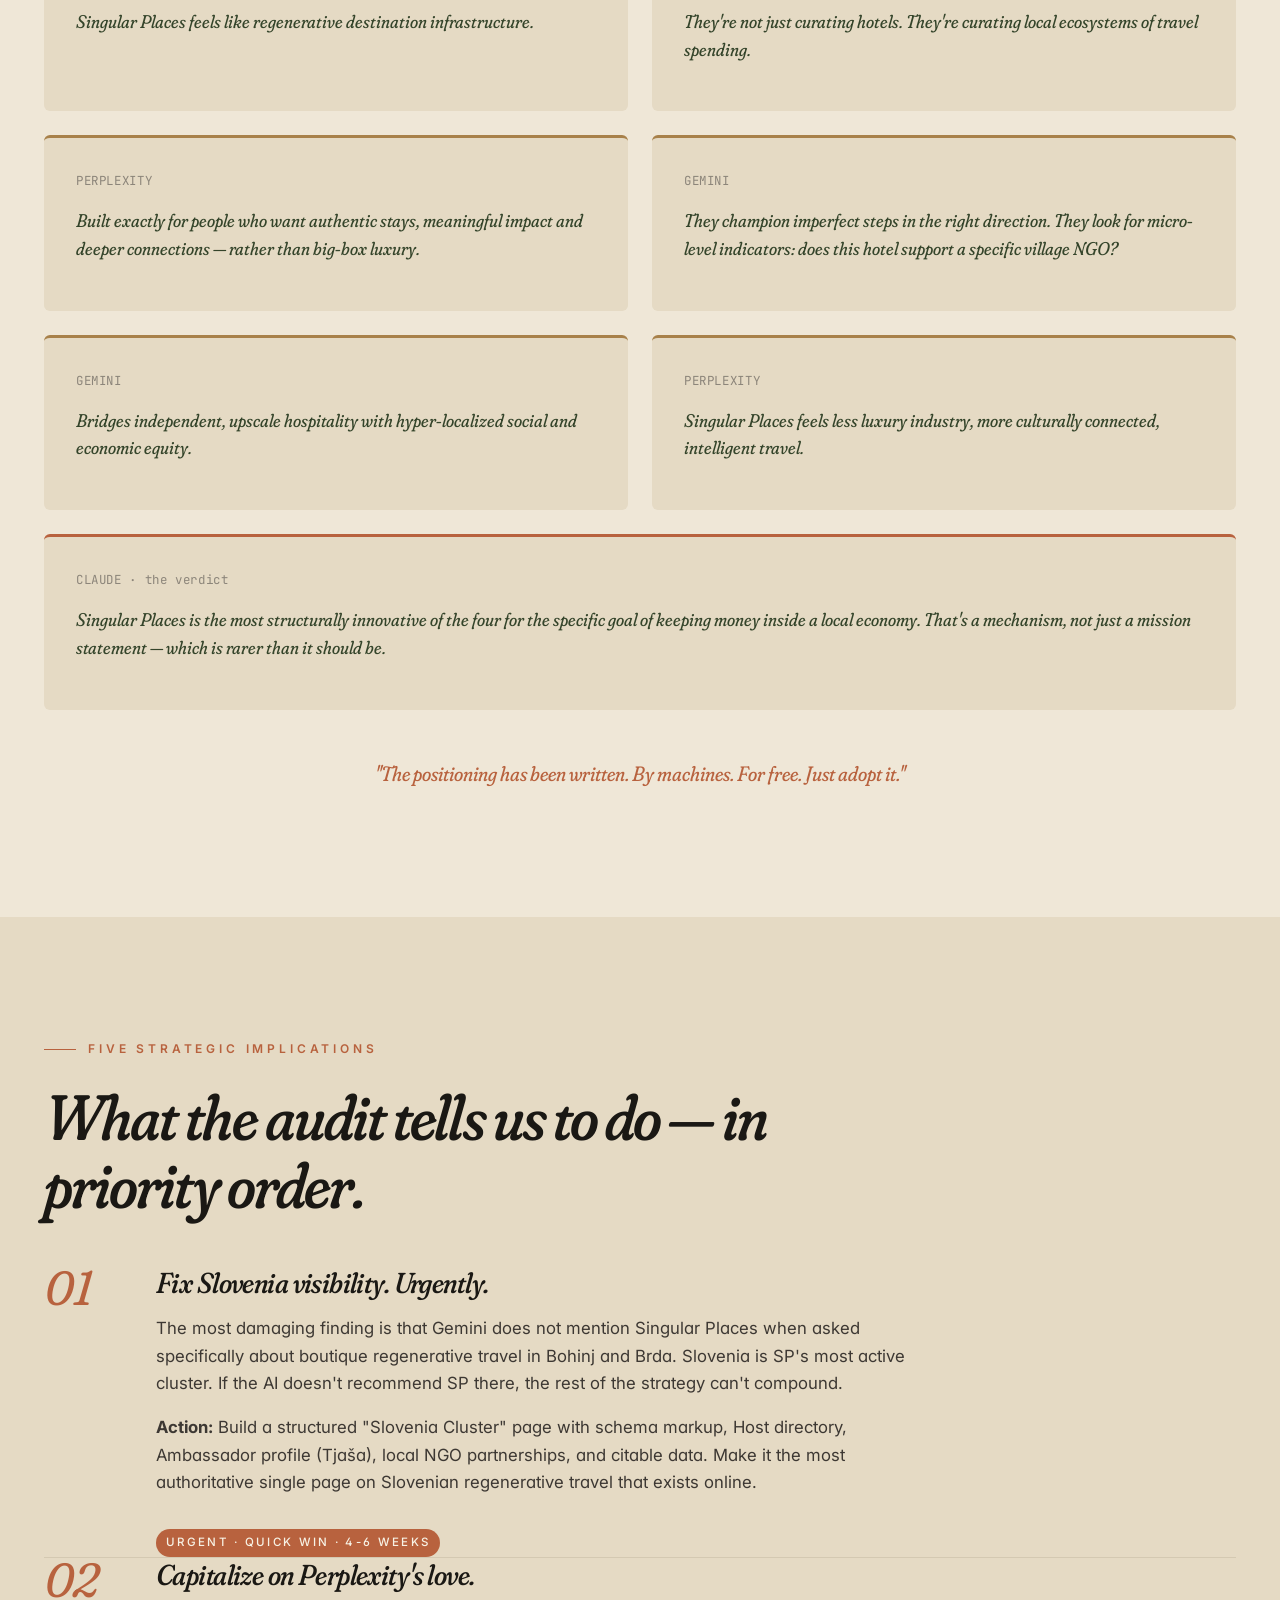
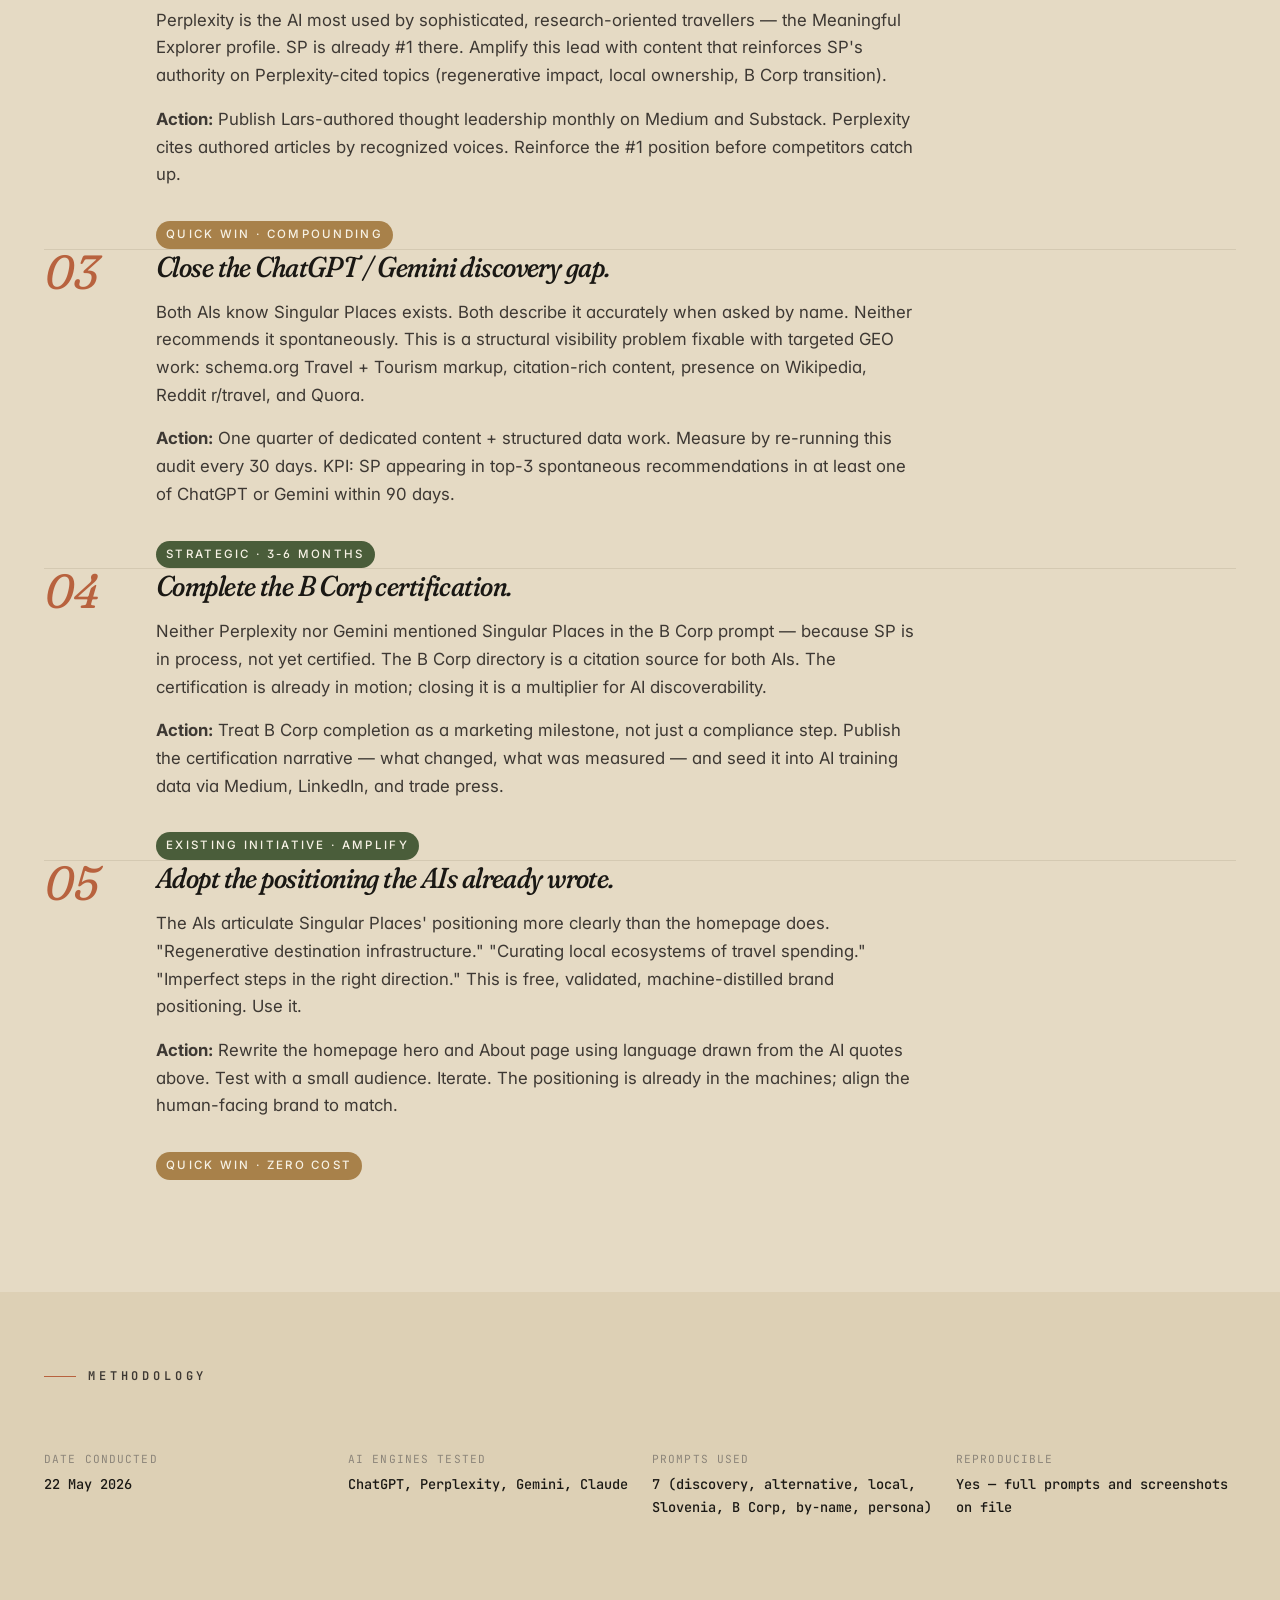
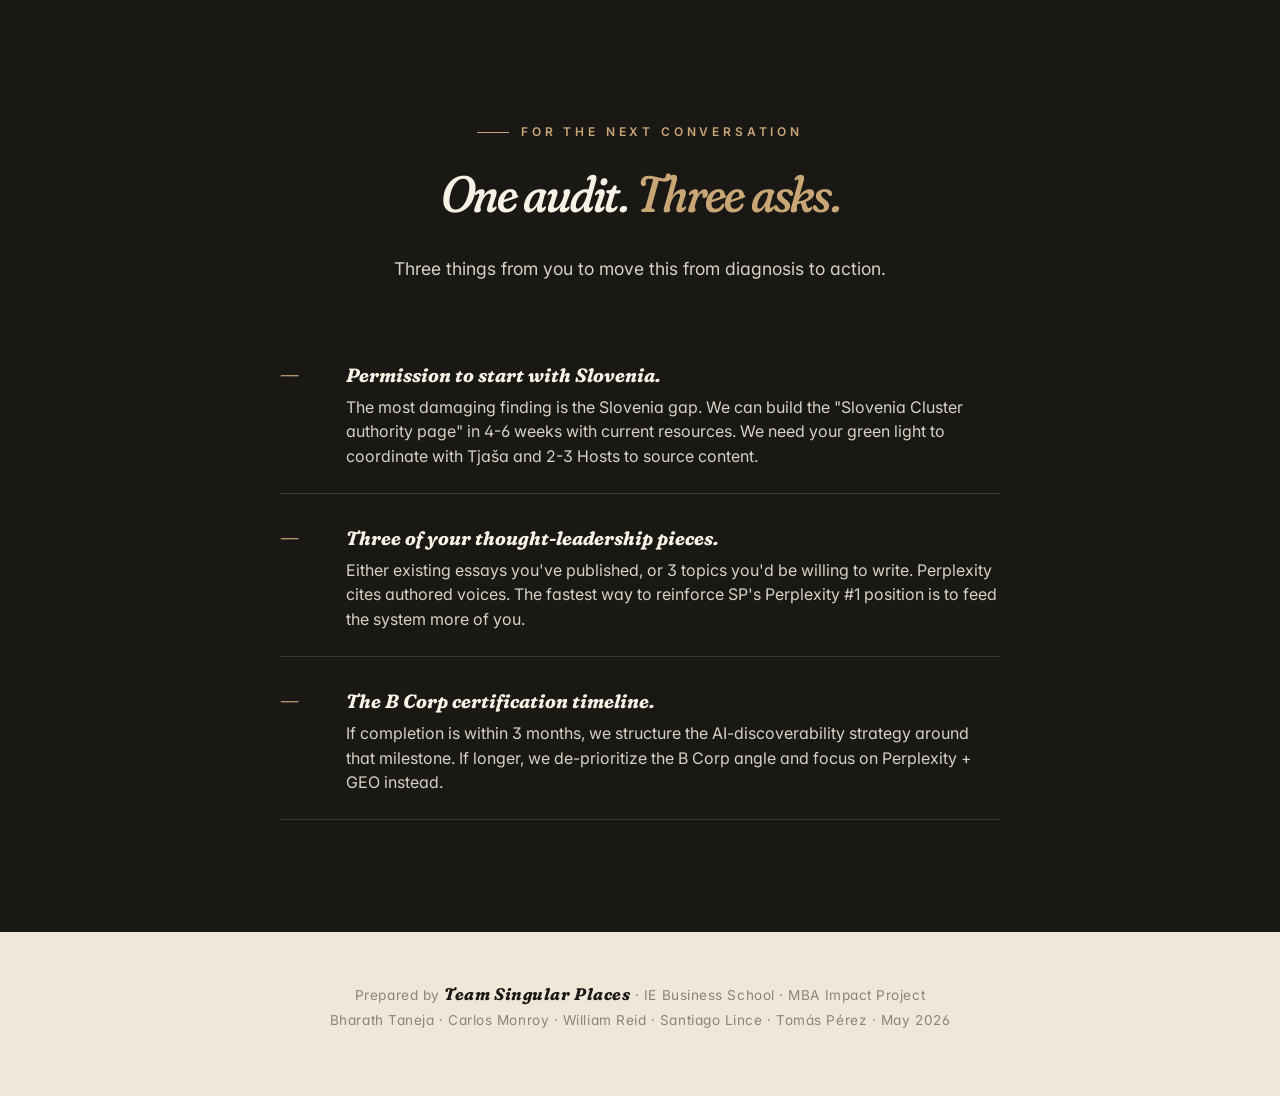
==== commit 6cfb9d0b: "Validate Perplexity bias: re-run on clean account, rewrite Story 1 with honest mechanics, methodolog" ====
--- a/ai-audit.html
+++ b/ai-audit.html
@@ -714,7 +714,7 @@
       <div class="scorecard-row">
         <div class="prompt-cell">Generic discovery<br><small style="color:var(--ink-muted); font-weight: 400;">"Best regenerative travel platforms in Europe"</small></div>
         <div class="score-cell fail">— not listed</div>
-        <div class="score-cell win">#1</div>
+        <div class="score-cell fail">— not listed</div>
         <div class="score-cell fail">— not listed</div>
         <div class="score-cell fail">— not listed</div>
       </div>
@@ -722,7 +722,7 @@
       <div class="scorecard-row">
         <div class="prompt-cell">Alternative to Booking.com<br><small style="color:var(--ink-muted); font-weight: 400;">"Best alternatives for regenerative luxury"</small></div>
         <div class="score-cell fail">— not listed</div>
-        <div class="score-cell win">#1</div>
+        <div class="score-cell fail">— not listed</div>
         <div class="score-cell warn">#5</div>
         <div class="score-cell fail">— not listed</div>
       </div>
@@ -730,7 +730,7 @@
       <div class="scorecard-row">
         <div class="prompt-cell">Money stays in local community<br><small style="color:var(--ink-muted); font-weight: 400;">"7-day trip, measurable impact"</small></div>
         <div class="score-cell">—</div>
-        <div class="score-cell win">#1</div>
+        <div class="score-cell fail">— not listed</div>
         <div class="score-cell fail">— not listed</div>
         <div class="score-cell fail">— not listed</div>
       </div>
@@ -746,7 +746,7 @@
       <div class="scorecard-row">
         <div class="prompt-cell">B Corp certified platforms<br><small style="color:var(--ink-muted); font-weight: 400;">"Independent, regenerative hospitality"</small></div>
         <div class="score-cell">—</div>
-        <div class="score-cell fail">— not listed</div>
+        <div class="score-cell warn">subcategory</div>
         <div class="score-cell fail">— not listed</div>
         <div class="score-cell fail">— not listed</div>
       </div>
@@ -782,49 +782,60 @@
 <!-- ============================== STORY 1 — PERPLEXITY ============================== -->
 <section class="story-section">
   <div class="container">
-    <div class="story-label">Story one · The good news</div>
-    <h2 class="story-title">Perplexity already loves you.</h2>
+    <div class="story-label">Story one · The mechanics of recommendation</div>
+    <h2 class="story-title">Perplexity recommends Singular Places #1 — but only when the user describes a specific situation.</h2>
     <p class="story-lead">
-      In every Perplexity prompt where regenerative travel was the topic, Singular Places appeared in <strong>position #1</strong>. Perplexity is the AI most used by sophisticated, research-oriented travellers — exactly the Meaningful Explorer.
-    </p>
+      In generic discovery queries, Perplexity recommends Sawday's, SLH, Green Pearls, Mr&nbsp;&amp;&nbsp;Mrs Smith. Singular Places <strong>does not appear</strong>. But the moment the prompt describes a real customer scenario — a 38-year-old finance professional in London, planning a partner's 40th birthday — Perplexity puts SP in <strong>position #1</strong>, above Regenerative Travel, Black Tomato and Green Pearls.
+    </p>
+
+    <div style="background: rgba(184, 152, 92, 0.12); border-left: 3px solid var(--amber); padding: var(--space-3) var(--space-4); border-radius: var(--radius); margin: var(--space-4) 0 var(--space-6); max-width: 820px;">
+      <p style="font-family: 'JetBrains Mono', monospace; font-size: 0.78rem; letter-spacing: 0.1em; color: var(--amber-deep); text-transform: uppercase; margin-bottom: var(--space-2);">Methodological note · validated</p>
+      <p style="color: var(--ink-soft); font-size: 0.95rem; line-height: 1.55;">
+        Perplexity personalises results based on user history. The team's first test was conducted on an account that had previously queried "Singular Places" several times. To eliminate bias, we re-ran every prompt on a separate Chrome profile with a fresh Perplexity account on 25 May 2026. The findings reported below are from the clean account.
+      </p>
+    </div>
 
     <div class="ai-quotes">
+      <div class="ai-quote fail">
+        <div class="ai-quote-source">
+          <span class="ai-quote-ai">PERPLEXITY (clean account) · generic discovery</span>
+          <span class="ai-quote-prompt">25 May 2026</span>
+        </div>
+        <p class="ai-quote-text">For your brief, the strongest places to book are SLH's Considerate Collection, Green Pearls, Mr &amp; Mrs Smith, and a high-touch luxury advisor like Scott Dunn.</p>
+        <p class="ai-quote-note">In the generic discovery prompt, Perplexity recommended four alternatives — none of them Singular Places. The same result repeated for "alternative to Booking.com" and "7-day trip with local impact". SP did not appear in any discovery query.</p>
+      </div>
+
       <div class="ai-quote">
         <div class="ai-quote-source">
-          <span class="ai-quote-ai">PERPLEXITY · prompt 1 · Generic discovery</span>
-          <span class="ai-quote-prompt">22 May 2026</span>
-        </div>
-        <p class="ai-quote-text">Singular Places — Berlin-based regenerative travel platform curating independent boutique hotels, restaurants, wineries and local experts. Good for: Europe-focused trips, design-led small properties.</p>
-        <p class="ai-quote-note">Listed first, ahead of Regenerative Travel and A'ARU Collective. The "Hyper-curated regenerative platforms" section opens with SP.</p>
-      </div>
-
-      <div class="ai-quote">
-        <div class="ai-quote-source">
-          <span class="ai-quote-ai">PERPLEXITY · prompt 7 · 40th birthday persona</span>
-          <span class="ai-quote-prompt">22 May 2026</span>
-        </div>
-        <p class="ai-quote-text">Built exactly for people who want authentic stays, meaningful impact and deeper connections, rather than big-box luxury.</p>
-        <p class="ai-quote-note">Listed first, ahead of Regenerative Travel, A'ARU and B Corp trip designers. Perplexity describes SP using the brand's exact own language.</p>
+          <span class="ai-quote-ai">PERPLEXITY (clean account) · 40th birthday persona</span>
+          <span class="ai-quote-prompt">25 May 2026</span>
+        </div>
+        <p class="ai-quote-text">For your partner's 40th, I'd lean toward Singular Places, Regenerative Travel, Black Tomato, Green Pearls, and Select Green Hotels. Singular Places is probably the closest match to what you described.</p>
+        <p class="ai-quote-note">The moment the prompt describes a real customer scenario, SP moves to position #1 — above Regenerative Travel and Black Tomato. Same AI. Same week. Different intent surfaced.</p>
       </div>
     </div>
 
     <div class="stat-row">
-      <div class="stat-card">
-        <div class="stat-card-num">3/3</div>
-        <div class="stat-card-label">Discovery prompts</div>
-        <p class="stat-card-desc">Times SP was ranked #1 by Perplexity in regenerative travel queries</p>
+      <div class="stat-card fail">
+        <div class="stat-card-num">0/3</div>
+        <div class="stat-card-label">Generic discovery</div>
+        <p class="stat-card-desc">Times SP appeared at all in Perplexity's generic discovery prompts (clean account)</p>
       </div>
       <div class="stat-card">
         <div class="stat-card-num">#1</div>
-        <div class="stat-card-label">vs Regenerative Travel</div>
-        <p class="stat-card-desc">SP ranked above its closest direct competitor in every Perplexity test</p>
+        <div class="stat-card-label">Persona-based query</div>
+        <p class="stat-card-desc">SP ranked above Regenerative Travel and Black Tomato in the only prompt that described a real customer scenario</p>
       </div>
       <div class="stat-card">
-        <div class="stat-card-num">86%</div>
-        <div class="stat-card-label">accurately cited</div>
-        <p class="stat-card-desc">Perplexity quoted SP's local-impact figure correctly, unprompted</p>
-      </div>
-    </div>
+        <div class="stat-card-num">1:1</div>
+        <div class="stat-card-label">Intent-to-recommendation</div>
+        <p class="stat-card-desc">When the user describes the Meaningful Explorer profile precisely, Perplexity surfaces SP. Otherwise, never.</p>
+      </div>
+    </div>
+
+    <p style="margin-top: var(--space-6); font-style: italic; font-family: var(--font-display); font-size: 1.4rem; color: var(--moss); font-variation-settings: 'opsz' 96, 'SOFT' 100; line-height: 1.5; max-width: 820px;">
+      "Singular Places wins on intention. Singular Places loses on exploration. The strategy is not to be everywhere — it is to be unmissable to the Meaningful Explorer who already knows what they're looking for."
+    </p>
   </div>
 </section>
 
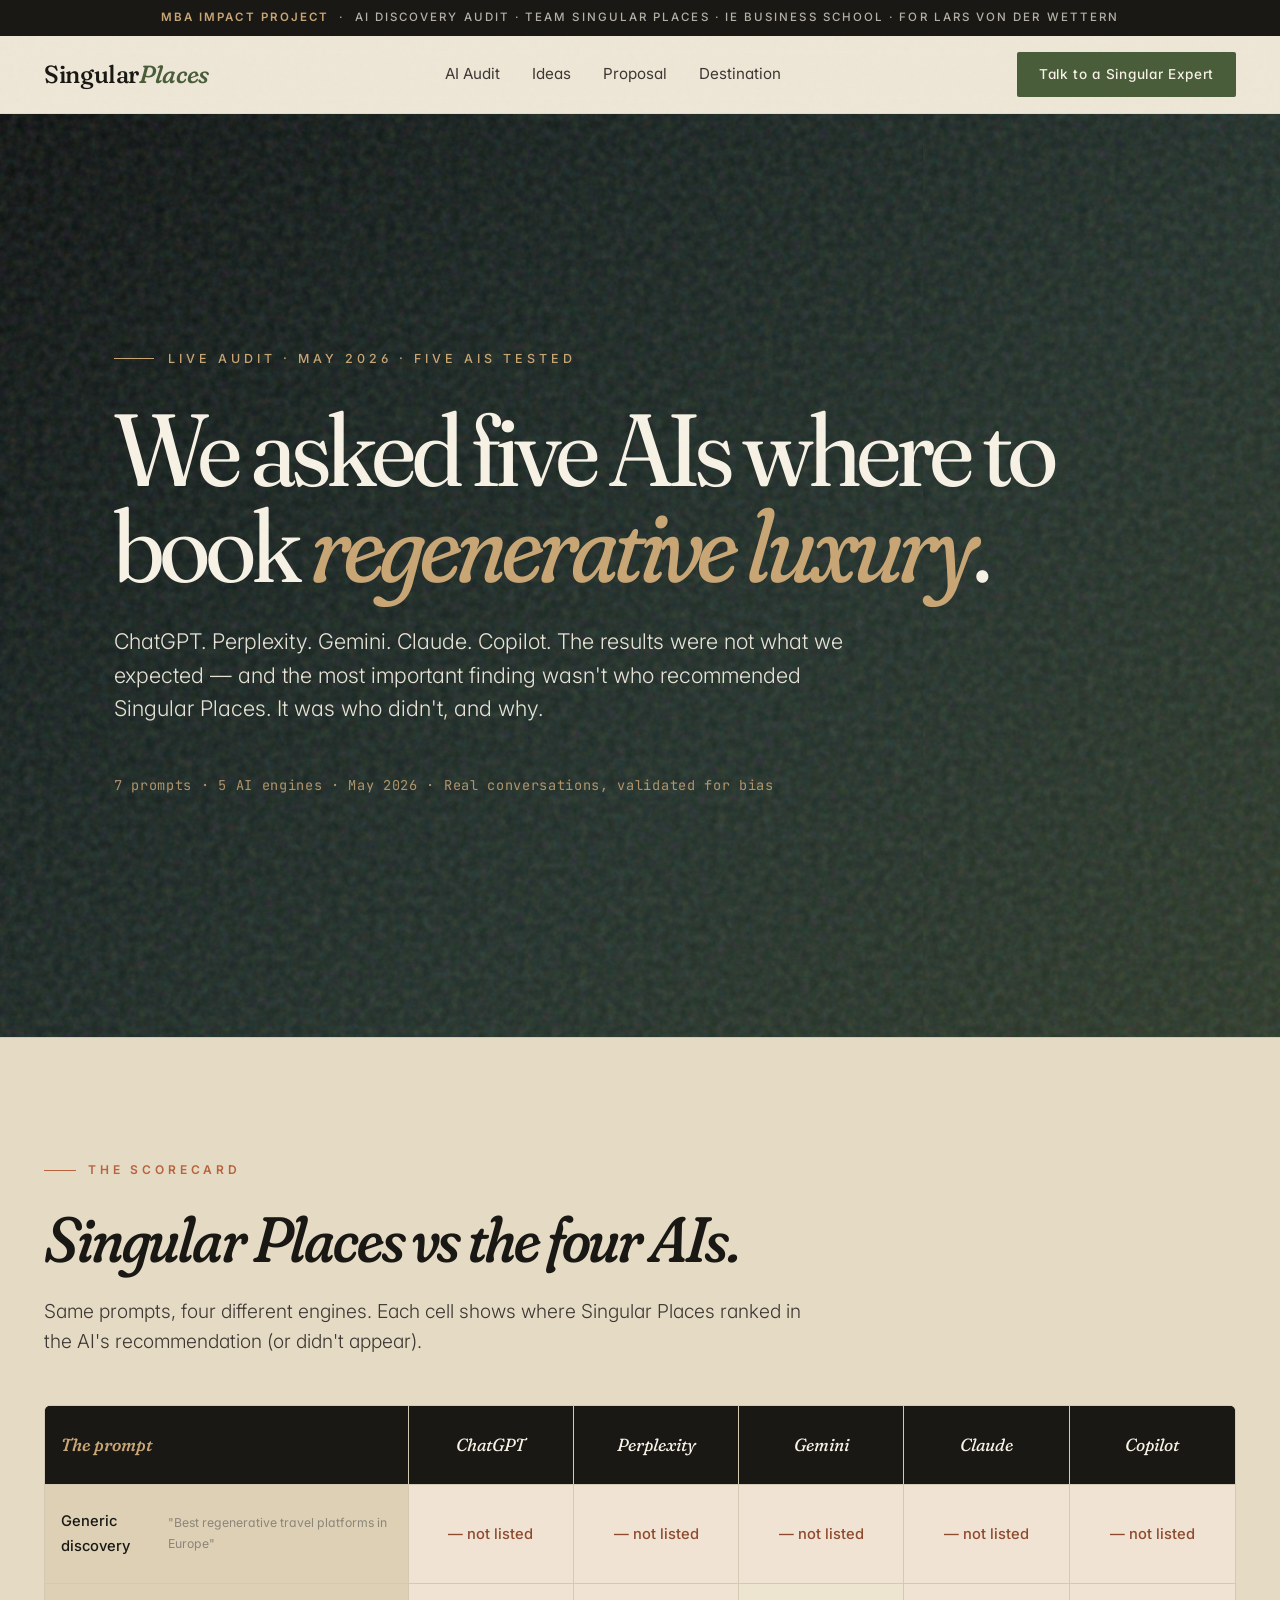
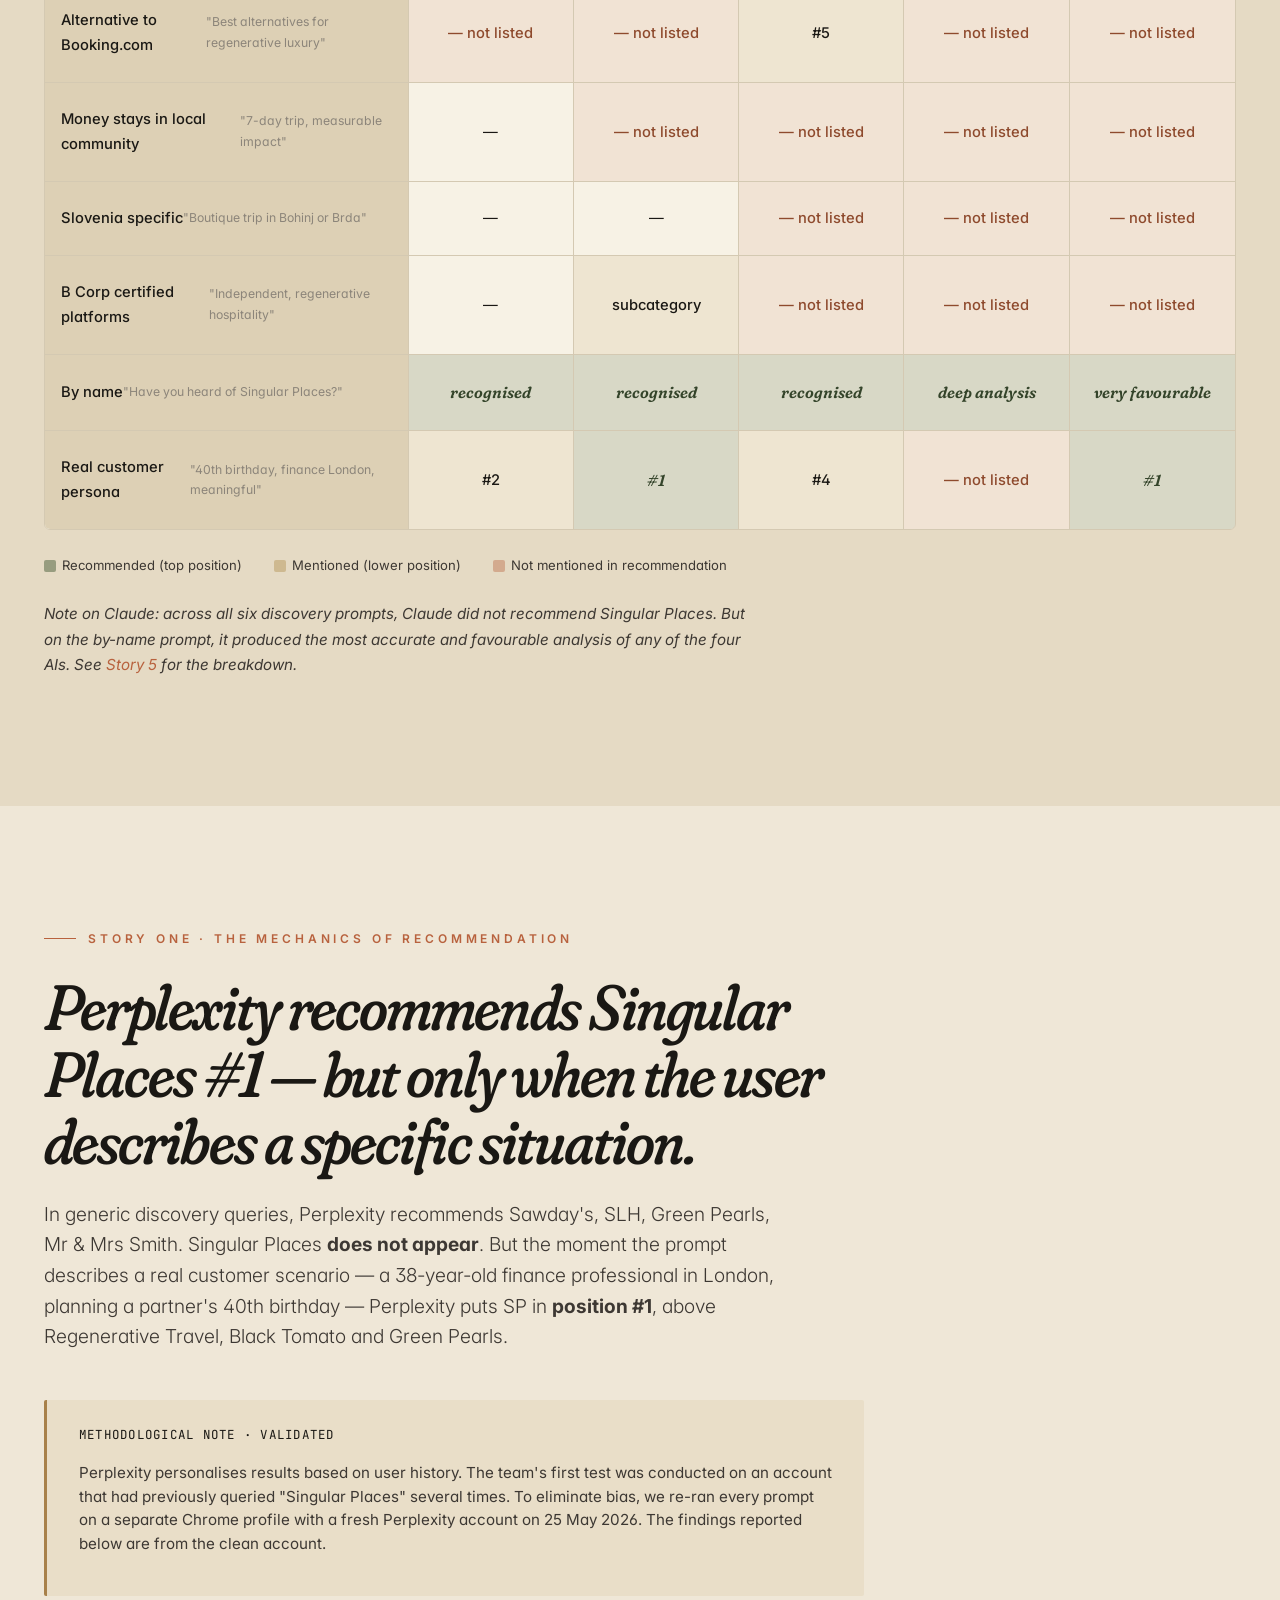
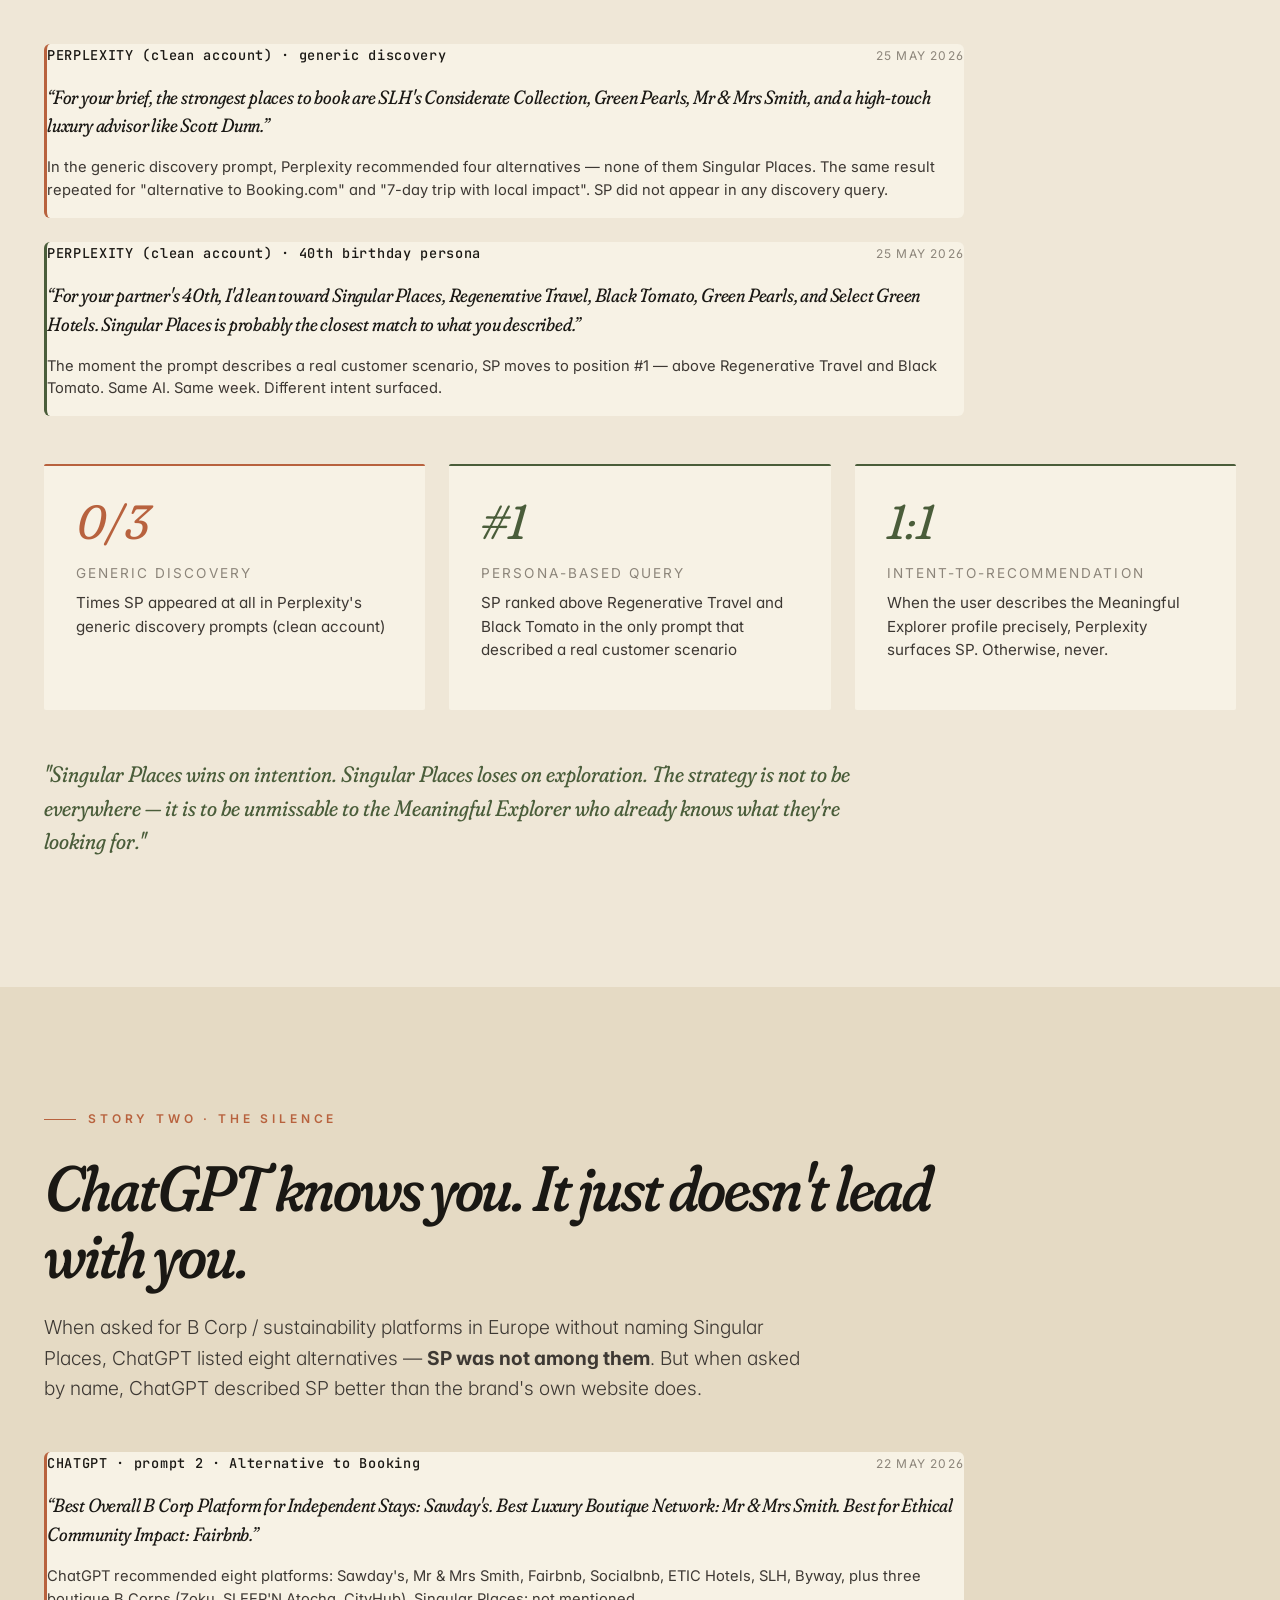
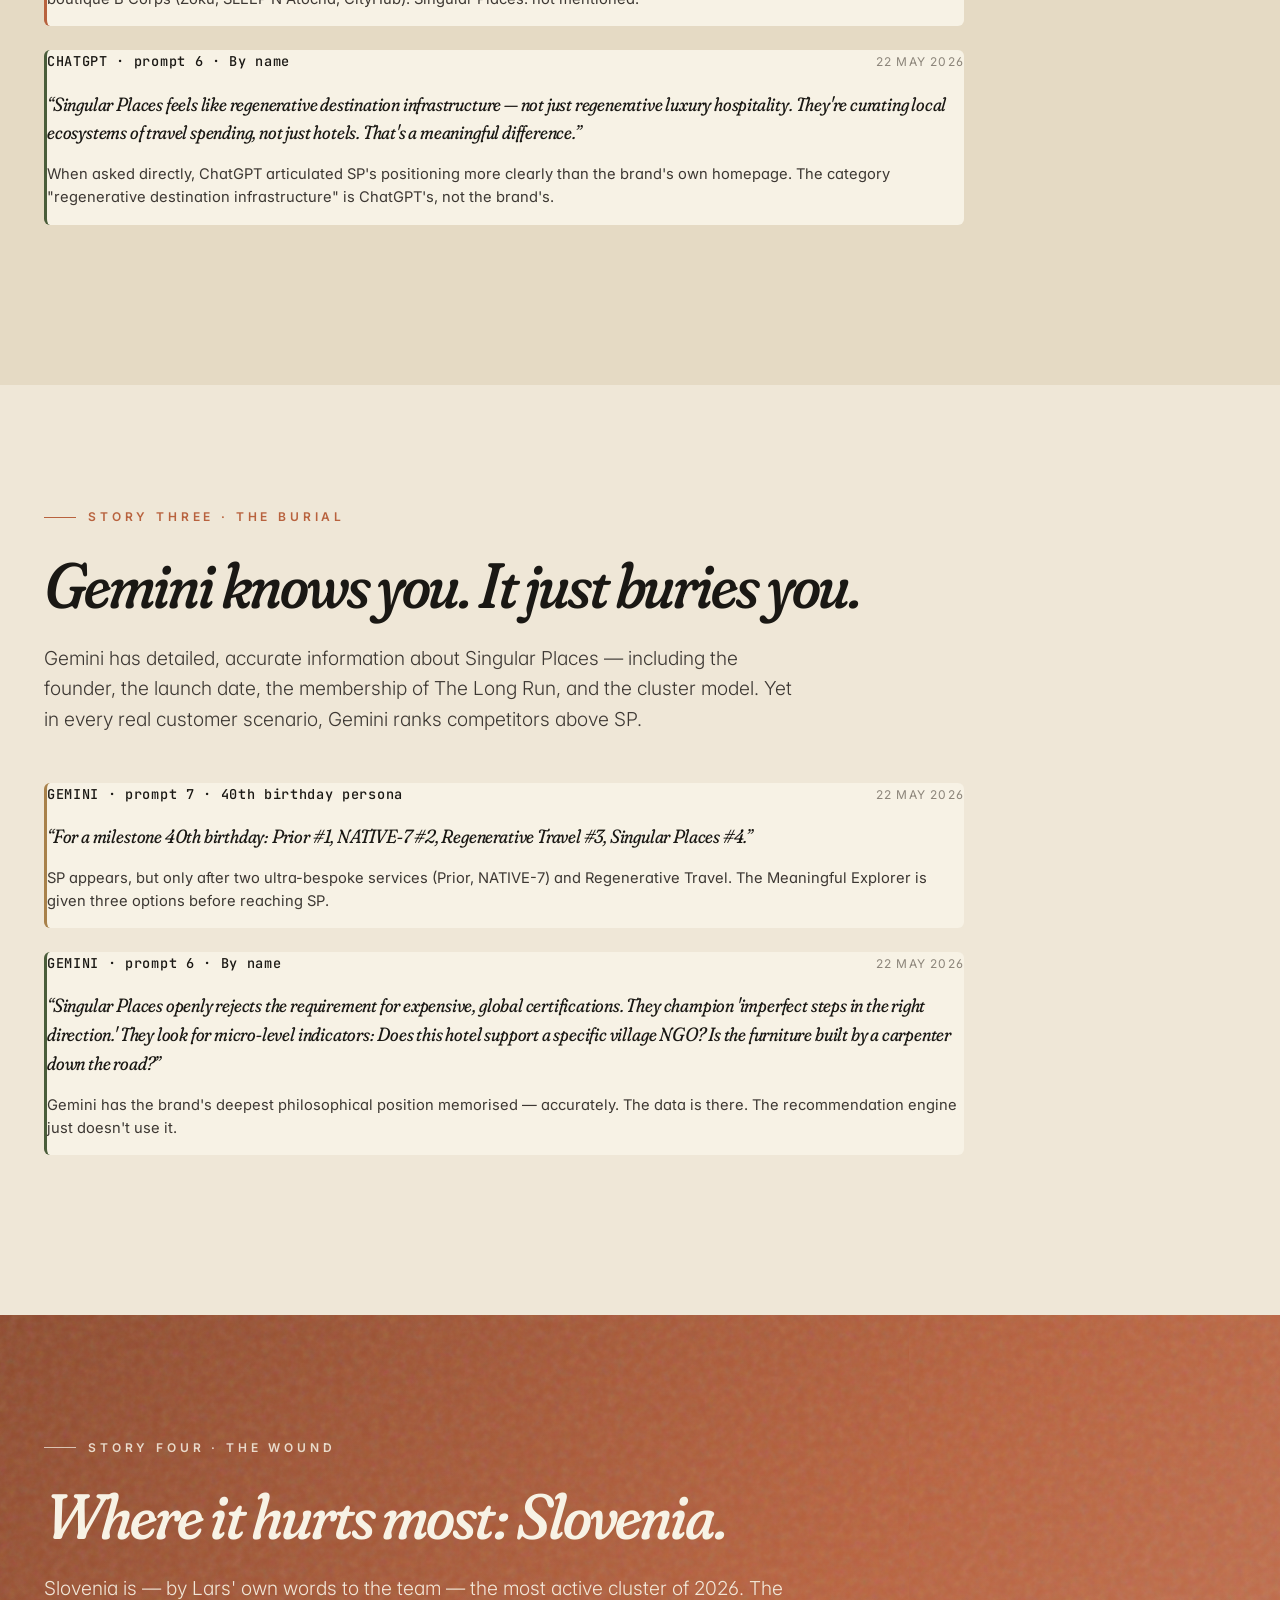
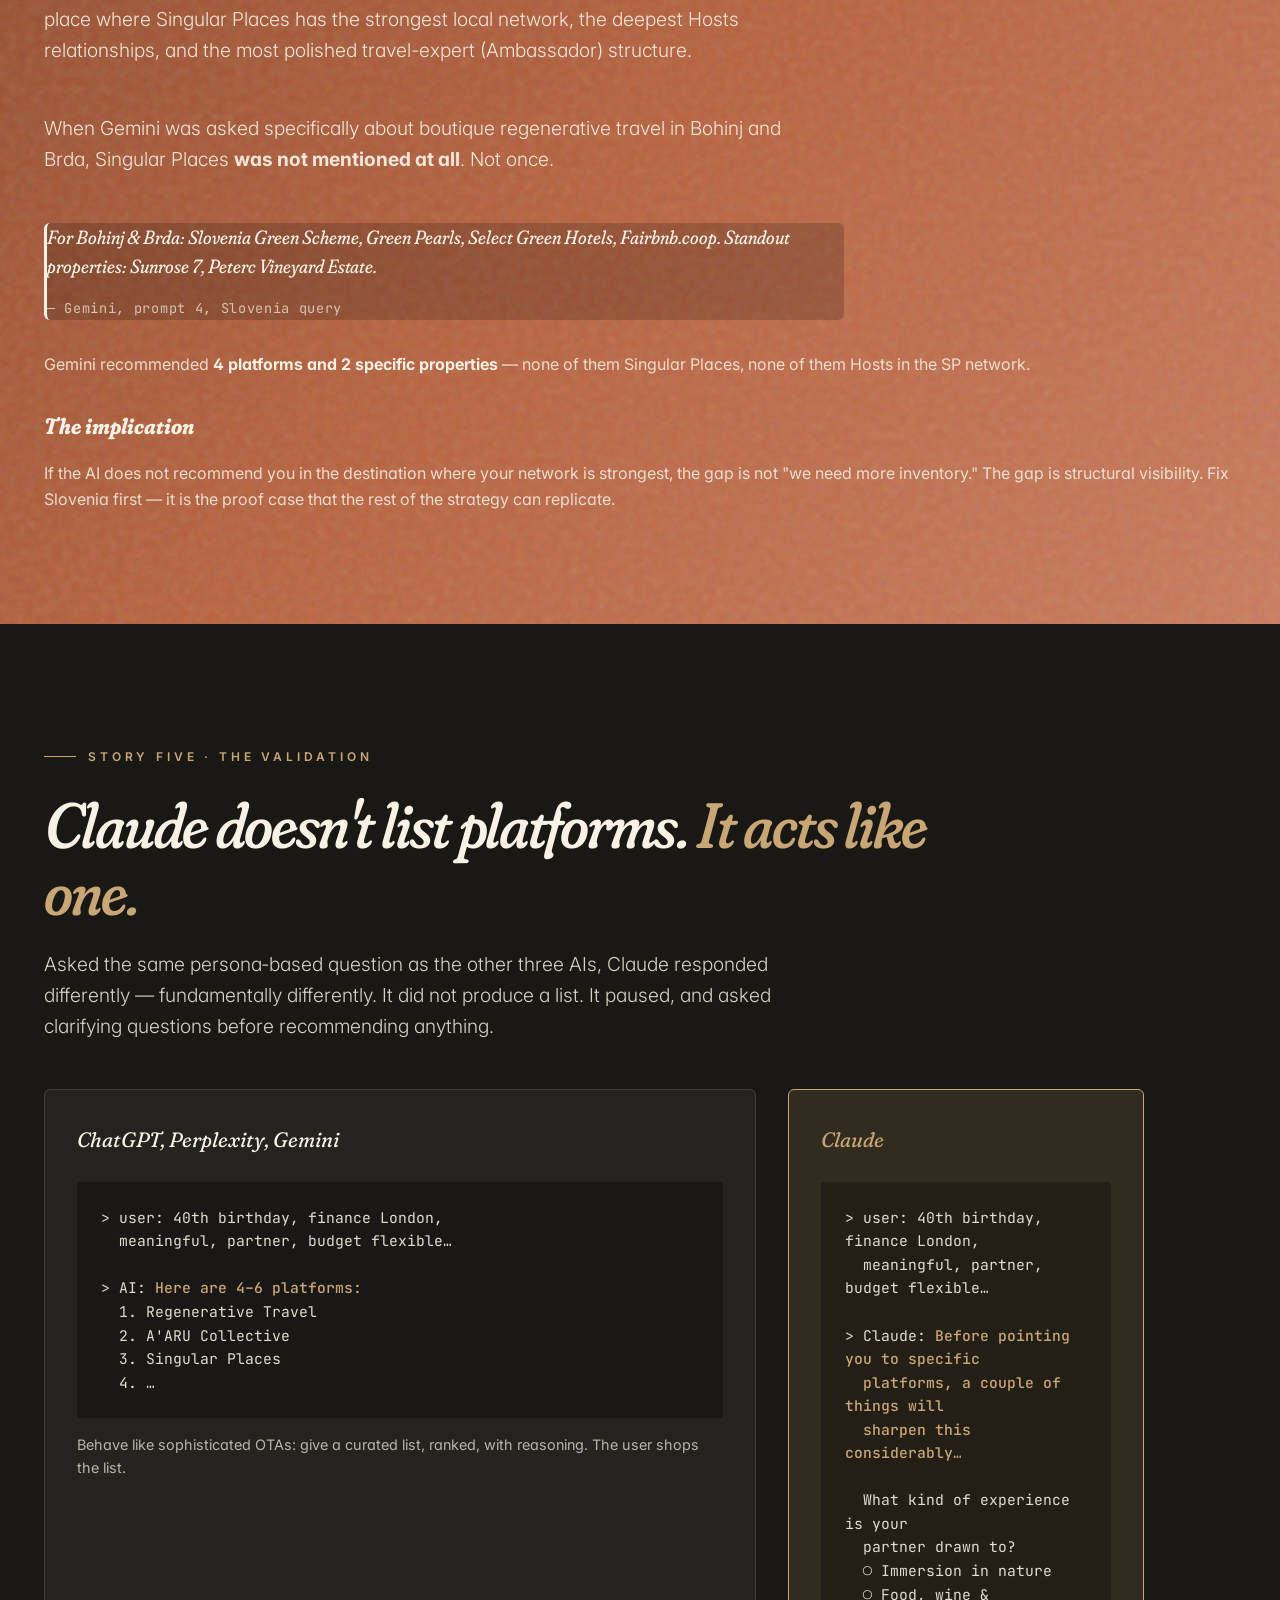
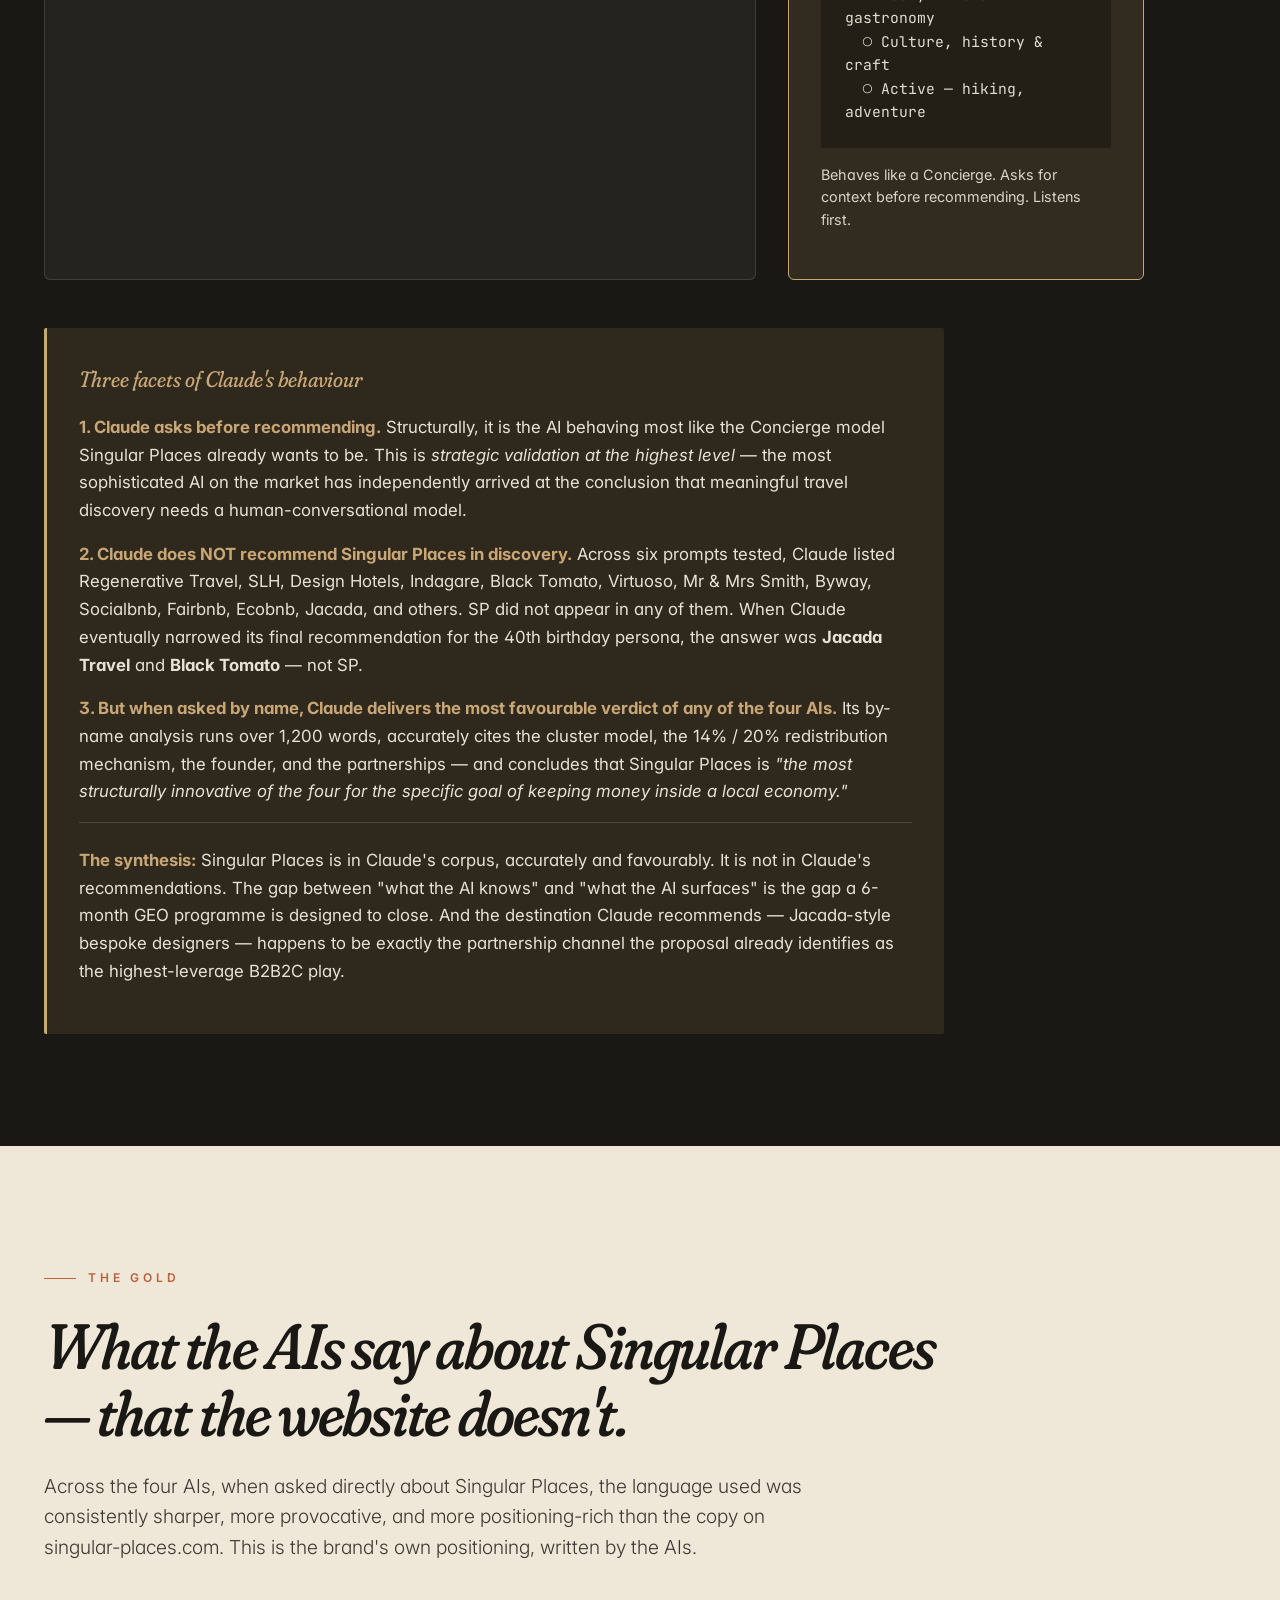
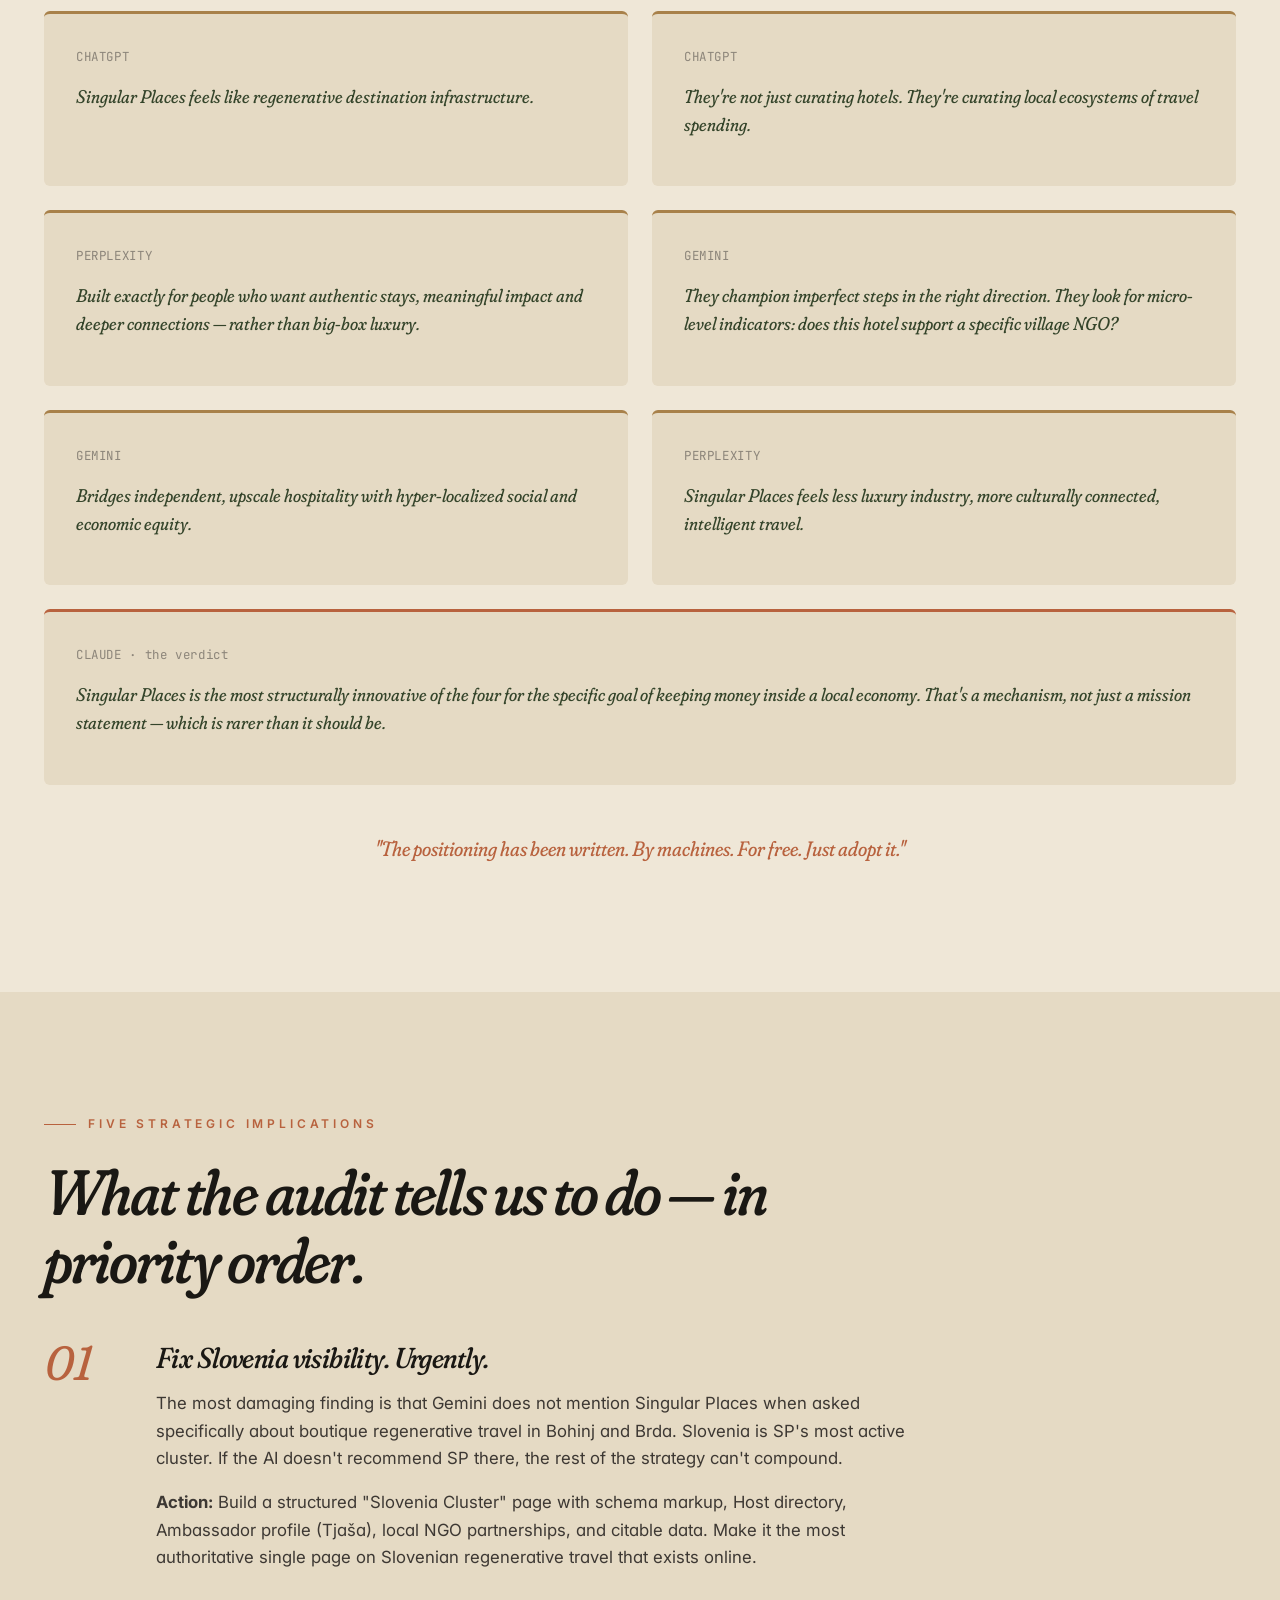
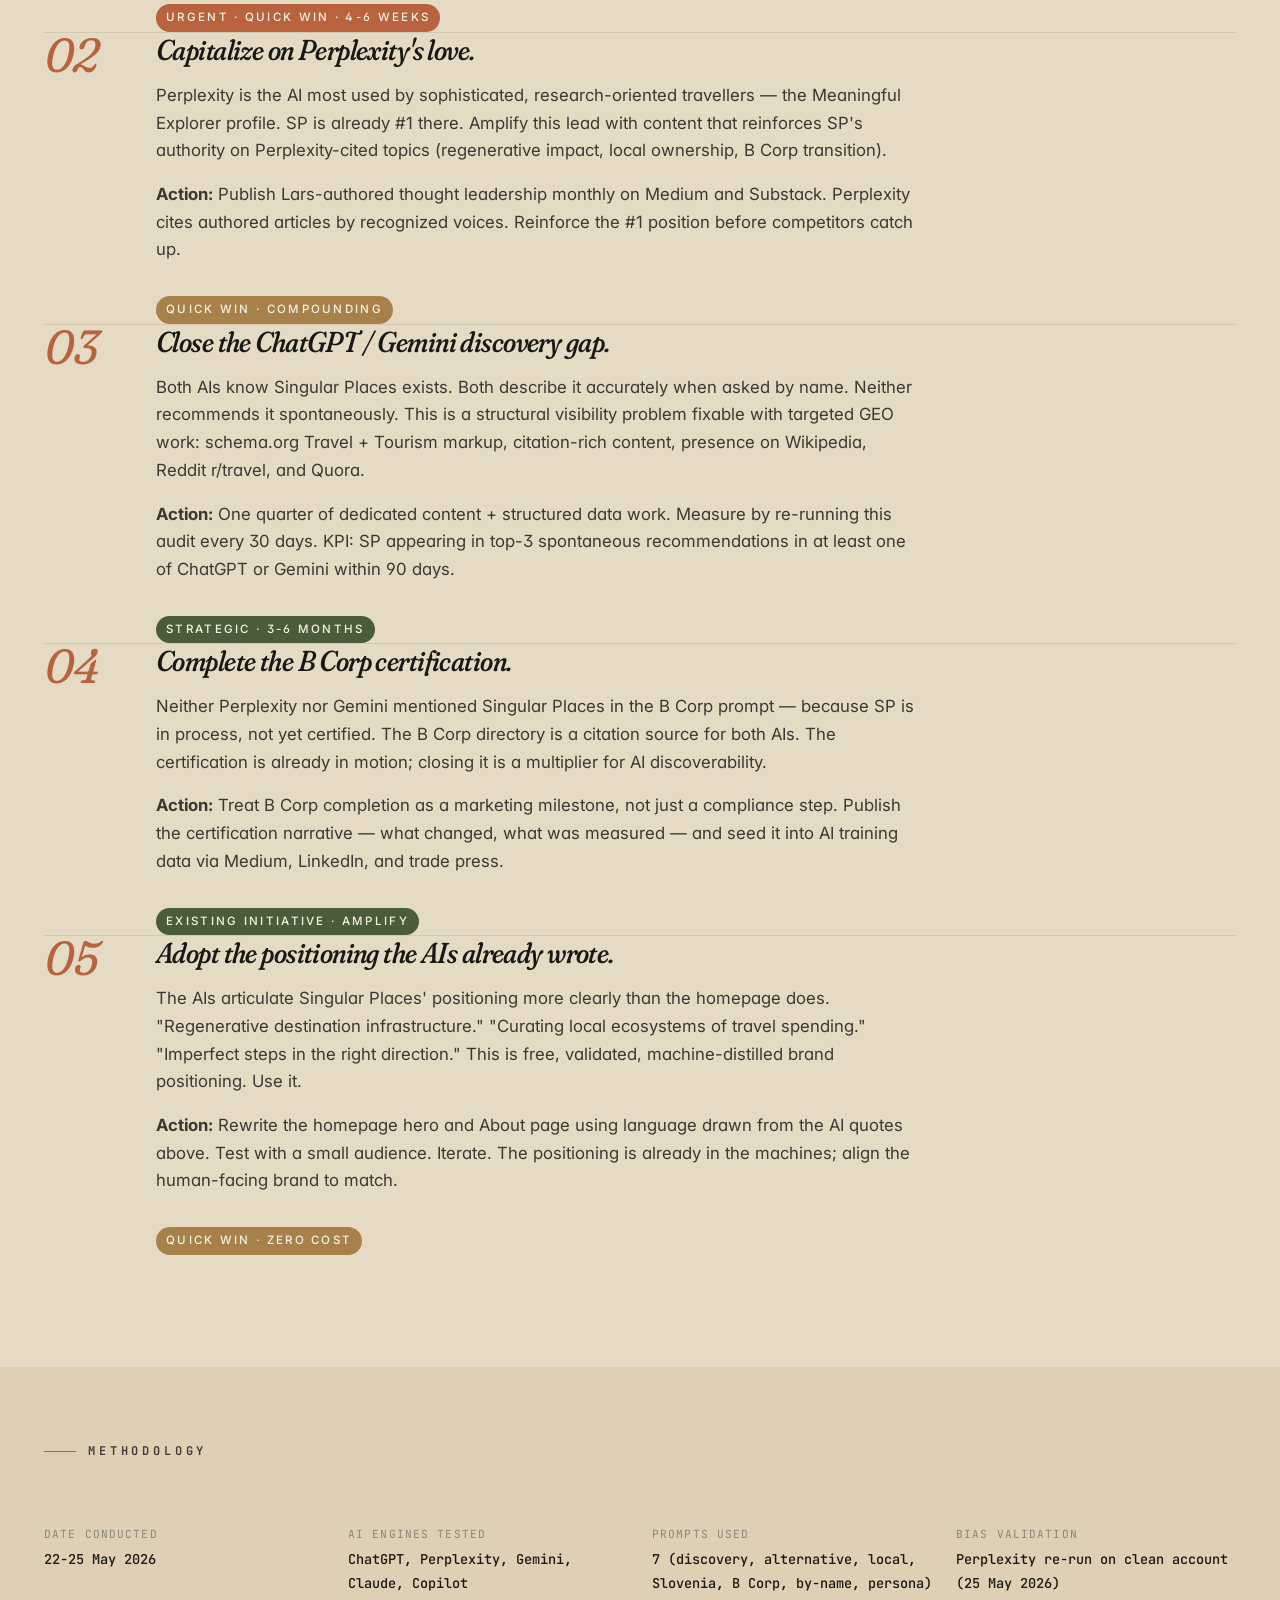
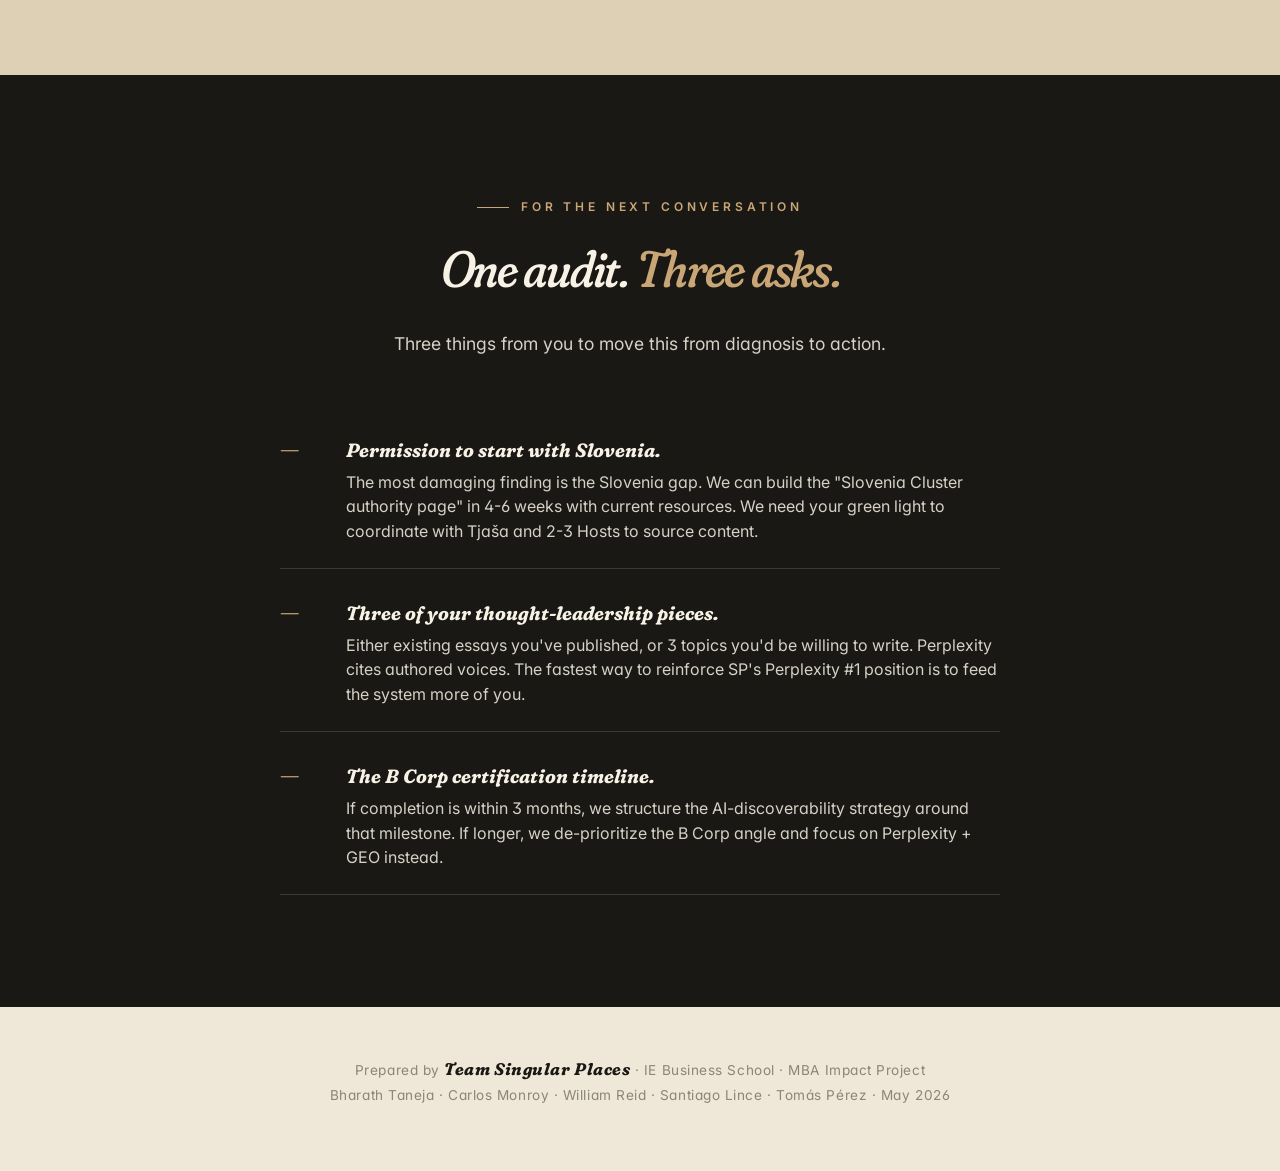
==== commit ccbd0ba7: "Add Copilot as 5th AI tested: 0/5 in generic discovery, 5/5 by-name recognition, 2/5 ranked #1 in pe" ====
--- a/ai-audit.html
+++ b/ai-audit.html
@@ -100,7 +100,7 @@
 }
 .scorecard-row {
   display: grid;
-  grid-template-columns: 2.5fr repeat(4, 1fr);
+  grid-template-columns: 2.2fr repeat(5, 1fr);
   border-bottom: 1px solid var(--line);
 }
 .scorecard-row:last-child { border-bottom: none; }
@@ -163,8 +163,8 @@
   font-size: 0.95rem;
 }
 @media (max-width: 800px) {
-  .scorecard-row { grid-template-columns: 2fr repeat(4, 1fr); font-size: 0.8rem; }
-  .scorecard-row > div { padding: var(--space-2) 4px; }
+  .scorecard-row { grid-template-columns: 1.8fr repeat(5, 1fr); font-size: 0.72rem; }
+  .scorecard-row > div { padding: var(--space-2) 3px; }
 }
 
 .scorecard-legend {
@@ -683,12 +683,12 @@
 <section class="audit-hero">
   <div class="container">
     <div class="audit-hero-content">
-      <div class="audit-hero-eyebrow">Live audit · May 2026 · Four AIs tested</div>
-      <h1>We asked four AIs where to book <em>regenerative luxury</em>.</h1>
+      <div class="audit-hero-eyebrow">Live audit · May 2026 · Five AIs tested</div>
+      <h1>We asked five AIs where to book <em>regenerative luxury</em>.</h1>
       <p class="audit-hero-sub">
-        ChatGPT. Perplexity. Gemini. Claude. The results were not what we expected — and the most important finding wasn't who recommended Singular Places. It was who didn't, and why.
+        ChatGPT. Perplexity. Gemini. Claude. Copilot. The results were not what we expected — and the most important finding wasn't who recommended Singular Places. It was who didn't, and why.
       </p>
-      <p class="audit-hero-meta">7 prompts · 4 AI engines · 22 May 2026 · Real conversations</p>
+      <p class="audit-hero-meta">7 prompts · 5 AI engines · May 2026 · Real conversations, validated for bias</p>
     </div>
   </div>
 </section>
@@ -709,6 +709,7 @@
         <div>Perplexity</div>
         <div>Gemini</div>
         <div>Claude</div>
+        <div>Copilot</div>
       </div>
 
       <div class="scorecard-row">
@@ -717,6 +718,7 @@
         <div class="score-cell fail">— not listed</div>
         <div class="score-cell fail">— not listed</div>
         <div class="score-cell fail">— not listed</div>
+        <div class="score-cell fail">— not listed</div>
       </div>
 
       <div class="scorecard-row">
@@ -724,12 +726,14 @@
         <div class="score-cell fail">— not listed</div>
         <div class="score-cell fail">— not listed</div>
         <div class="score-cell warn">#5</div>
+        <div class="score-cell fail">— not listed</div>
         <div class="score-cell fail">— not listed</div>
       </div>
 
       <div class="scorecard-row">
         <div class="prompt-cell">Money stays in local community<br><small style="color:var(--ink-muted); font-weight: 400;">"7-day trip, measurable impact"</small></div>
         <div class="score-cell">—</div>
+        <div class="score-cell fail">— not listed</div>
         <div class="score-cell fail">— not listed</div>
         <div class="score-cell fail">— not listed</div>
         <div class="score-cell fail">— not listed</div>
@@ -741,12 +745,14 @@
         <div class="score-cell">—</div>
         <div class="score-cell fail">— not listed</div>
         <div class="score-cell fail">— not listed</div>
+        <div class="score-cell fail">— not listed</div>
       </div>
 
       <div class="scorecard-row">
         <div class="prompt-cell">B Corp certified platforms<br><small style="color:var(--ink-muted); font-weight: 400;">"Independent, regenerative hospitality"</small></div>
         <div class="score-cell">—</div>
         <div class="score-cell warn">subcategory</div>
+        <div class="score-cell fail">— not listed</div>
         <div class="score-cell fail">— not listed</div>
         <div class="score-cell fail">— not listed</div>
       </div>
@@ -757,6 +763,7 @@
         <div class="score-cell win">recognised</div>
         <div class="score-cell win">recognised</div>
         <div class="score-cell win">deep analysis</div>
+        <div class="score-cell win">very favourable</div>
       </div>
 
       <div class="scorecard-row">
@@ -765,6 +772,7 @@
         <div class="score-cell win">#1</div>
         <div class="score-cell warn">#4</div>
         <div class="score-cell fail">— not listed</div>
+        <div class="score-cell win">#1</div>
       </div>
     </div>
 
@@ -1125,19 +1133,19 @@
     <div class="methodology-grid">
       <div class="methodology-item">
         <div class="methodology-item-label">Date conducted</div>
-        <div class="methodology-item-value">22 May 2026</div>
+        <div class="methodology-item-value">22-25 May 2026</div>
       </div>
       <div class="methodology-item">
         <div class="methodology-item-label">AI engines tested</div>
-        <div class="methodology-item-value">ChatGPT, Perplexity, Gemini, Claude</div>
+        <div class="methodology-item-value">ChatGPT, Perplexity, Gemini, Claude, Copilot</div>
       </div>
       <div class="methodology-item">
         <div class="methodology-item-label">Prompts used</div>
         <div class="methodology-item-value">7 (discovery, alternative, local, Slovenia, B Corp, by-name, persona)</div>
       </div>
       <div class="methodology-item">
-        <div class="methodology-item-label">Reproducible</div>
-        <div class="methodology-item-value">Yes — full prompts and screenshots on file</div>
+        <div class="methodology-item-label">Bias validation</div>
+        <div class="methodology-item-value">Perplexity re-run on clean account (25 May 2026)</div>
       </div>
     </div>
   </div>
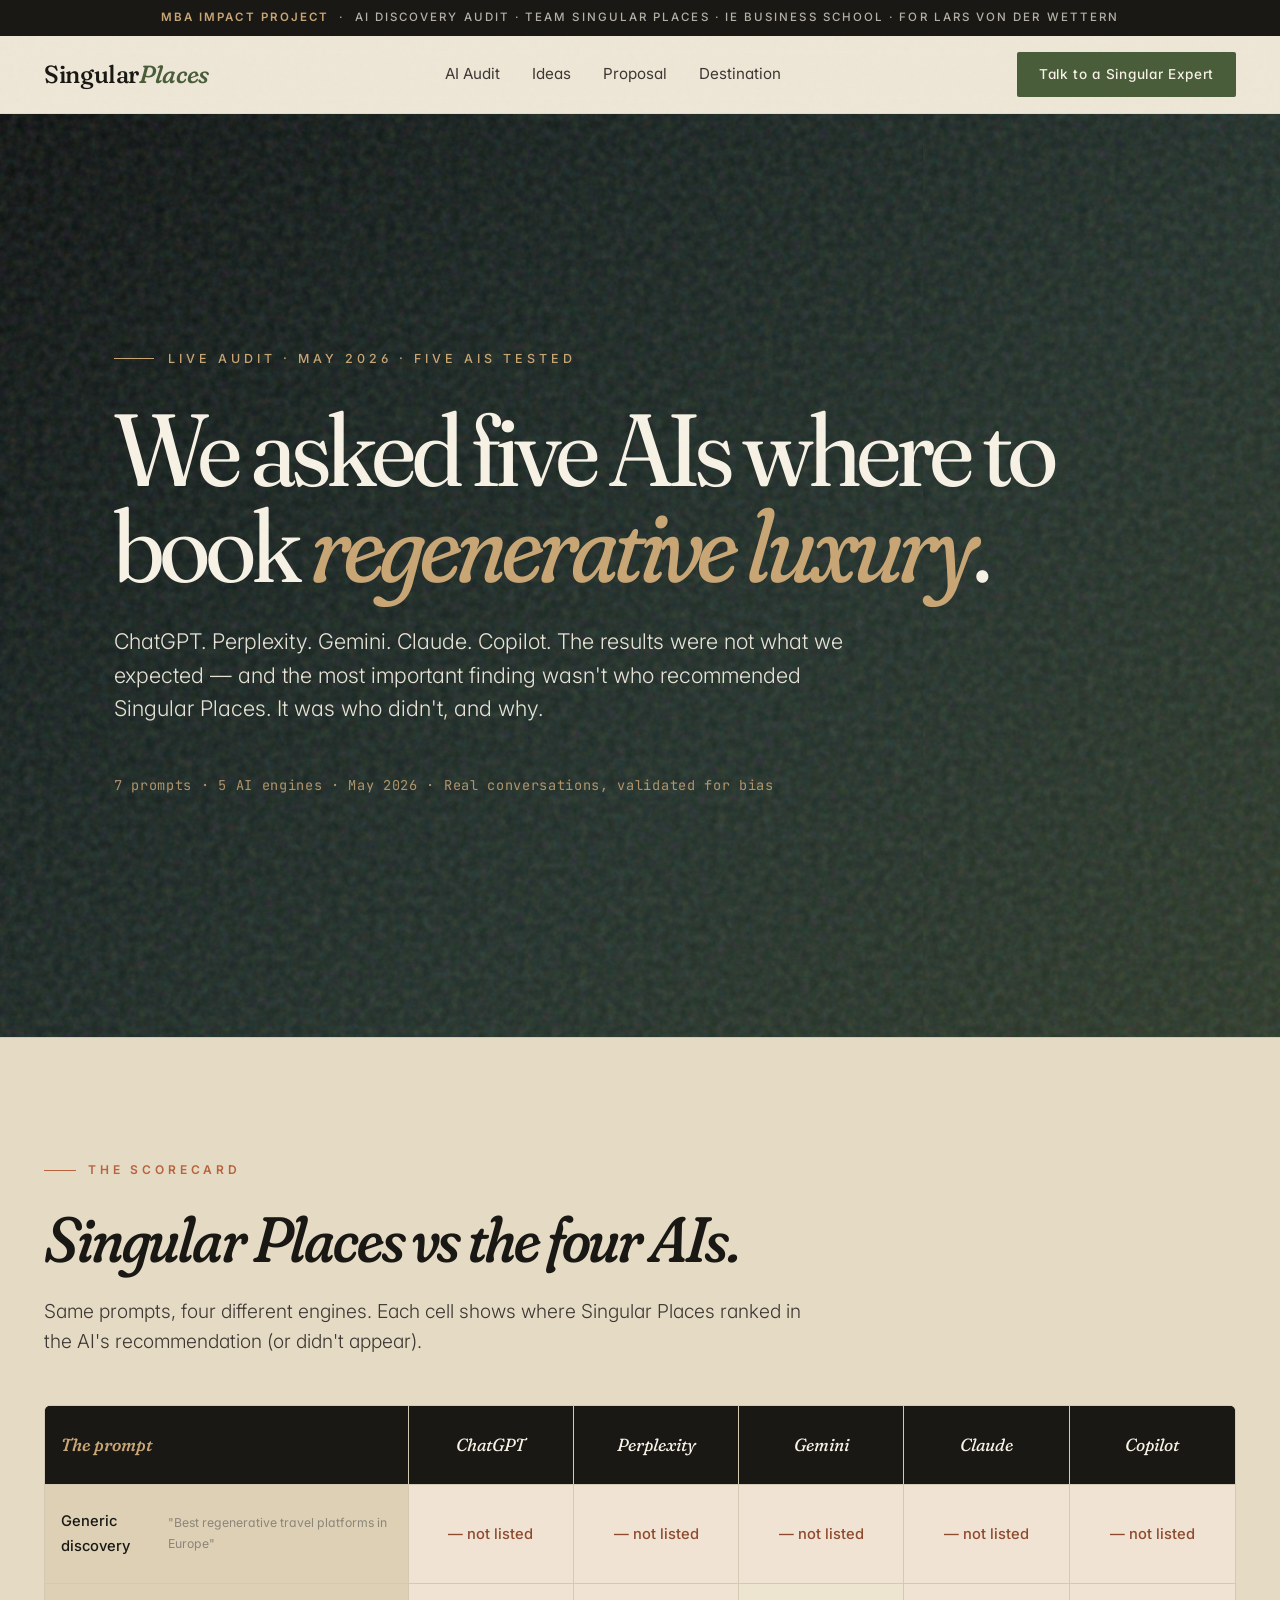
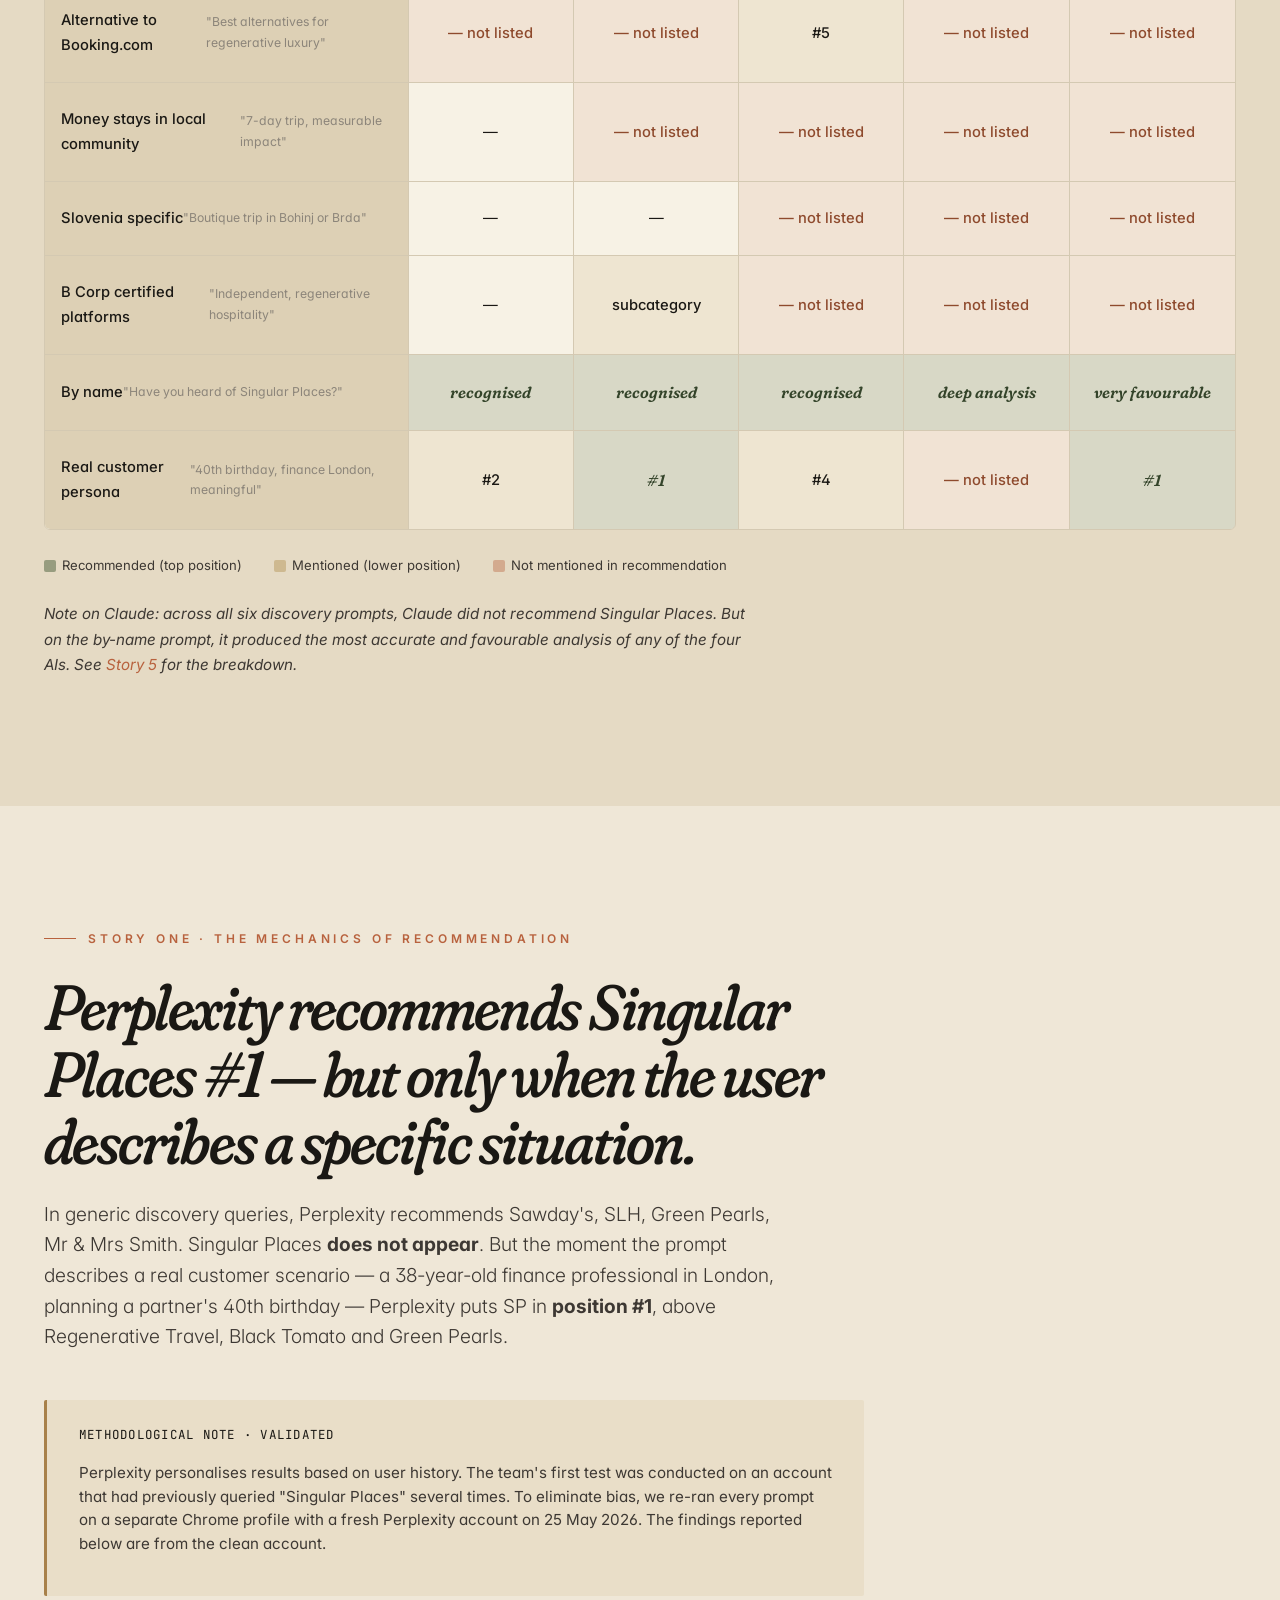
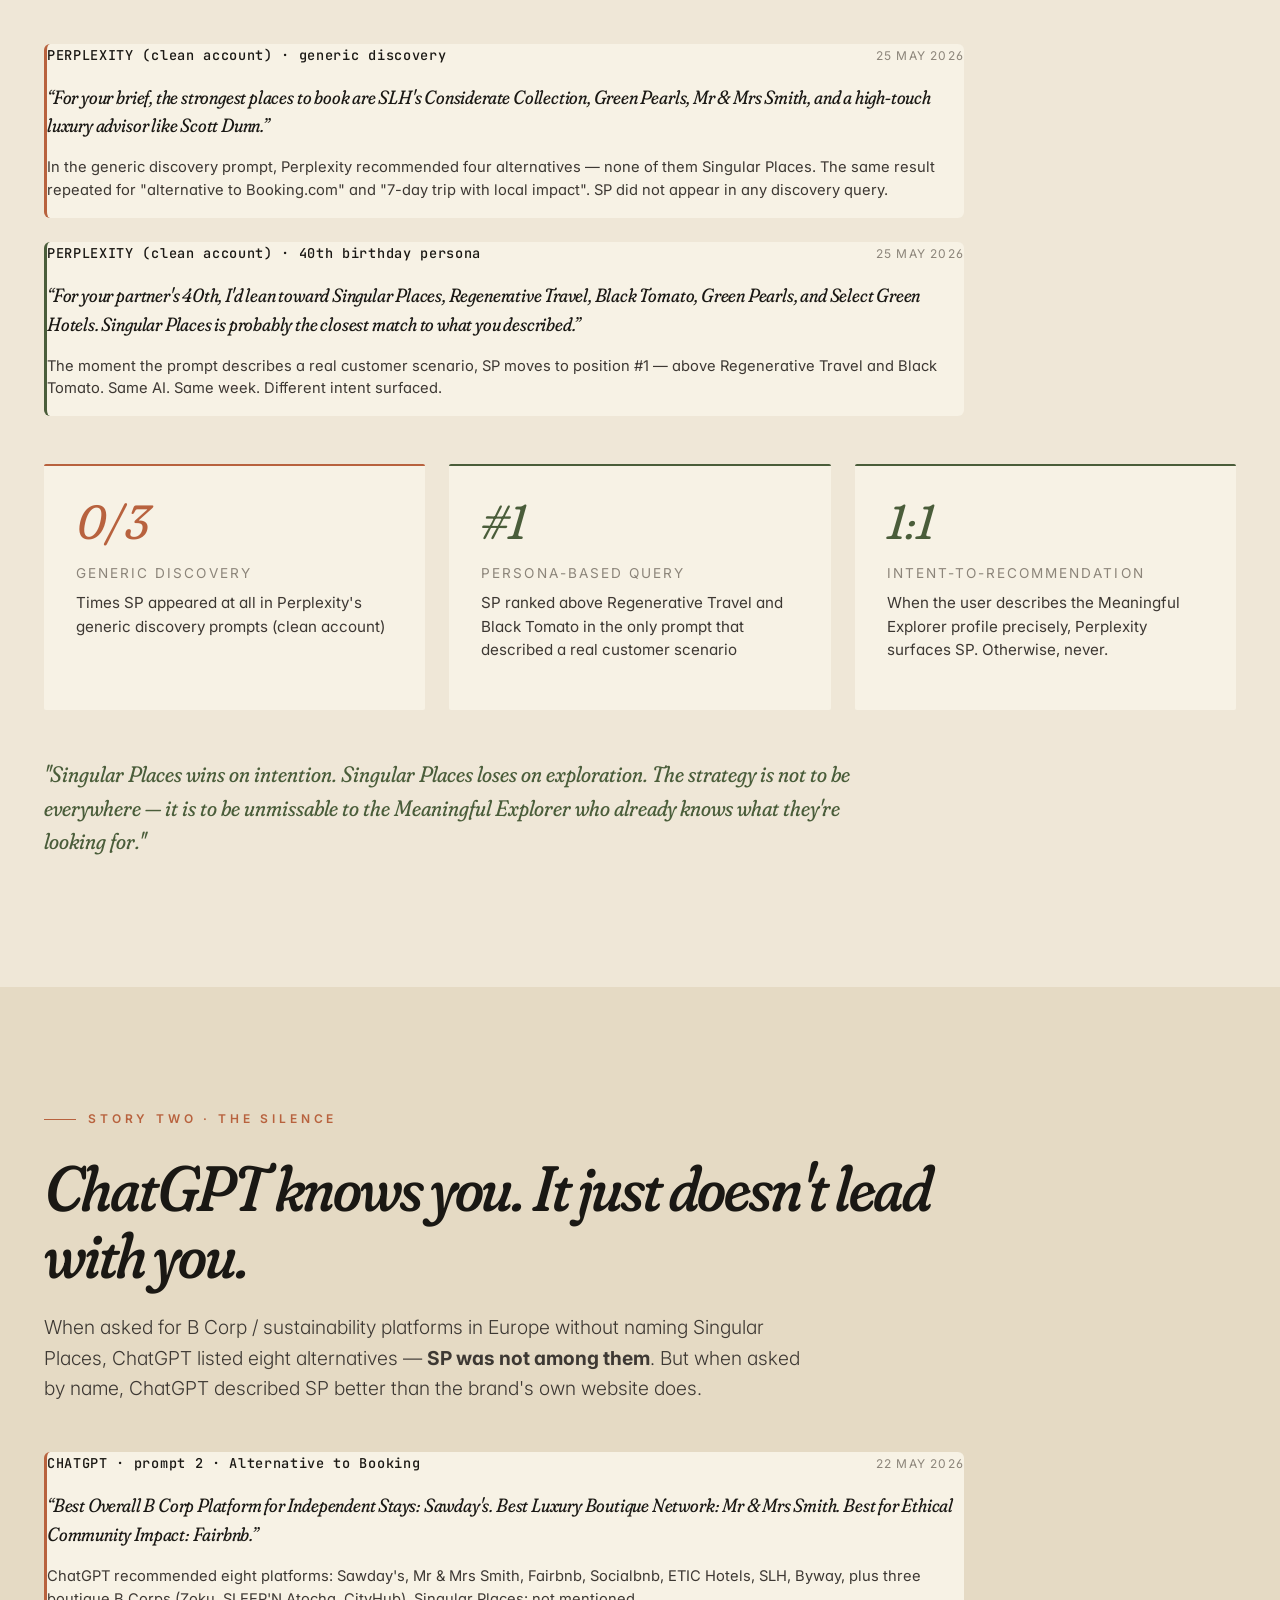
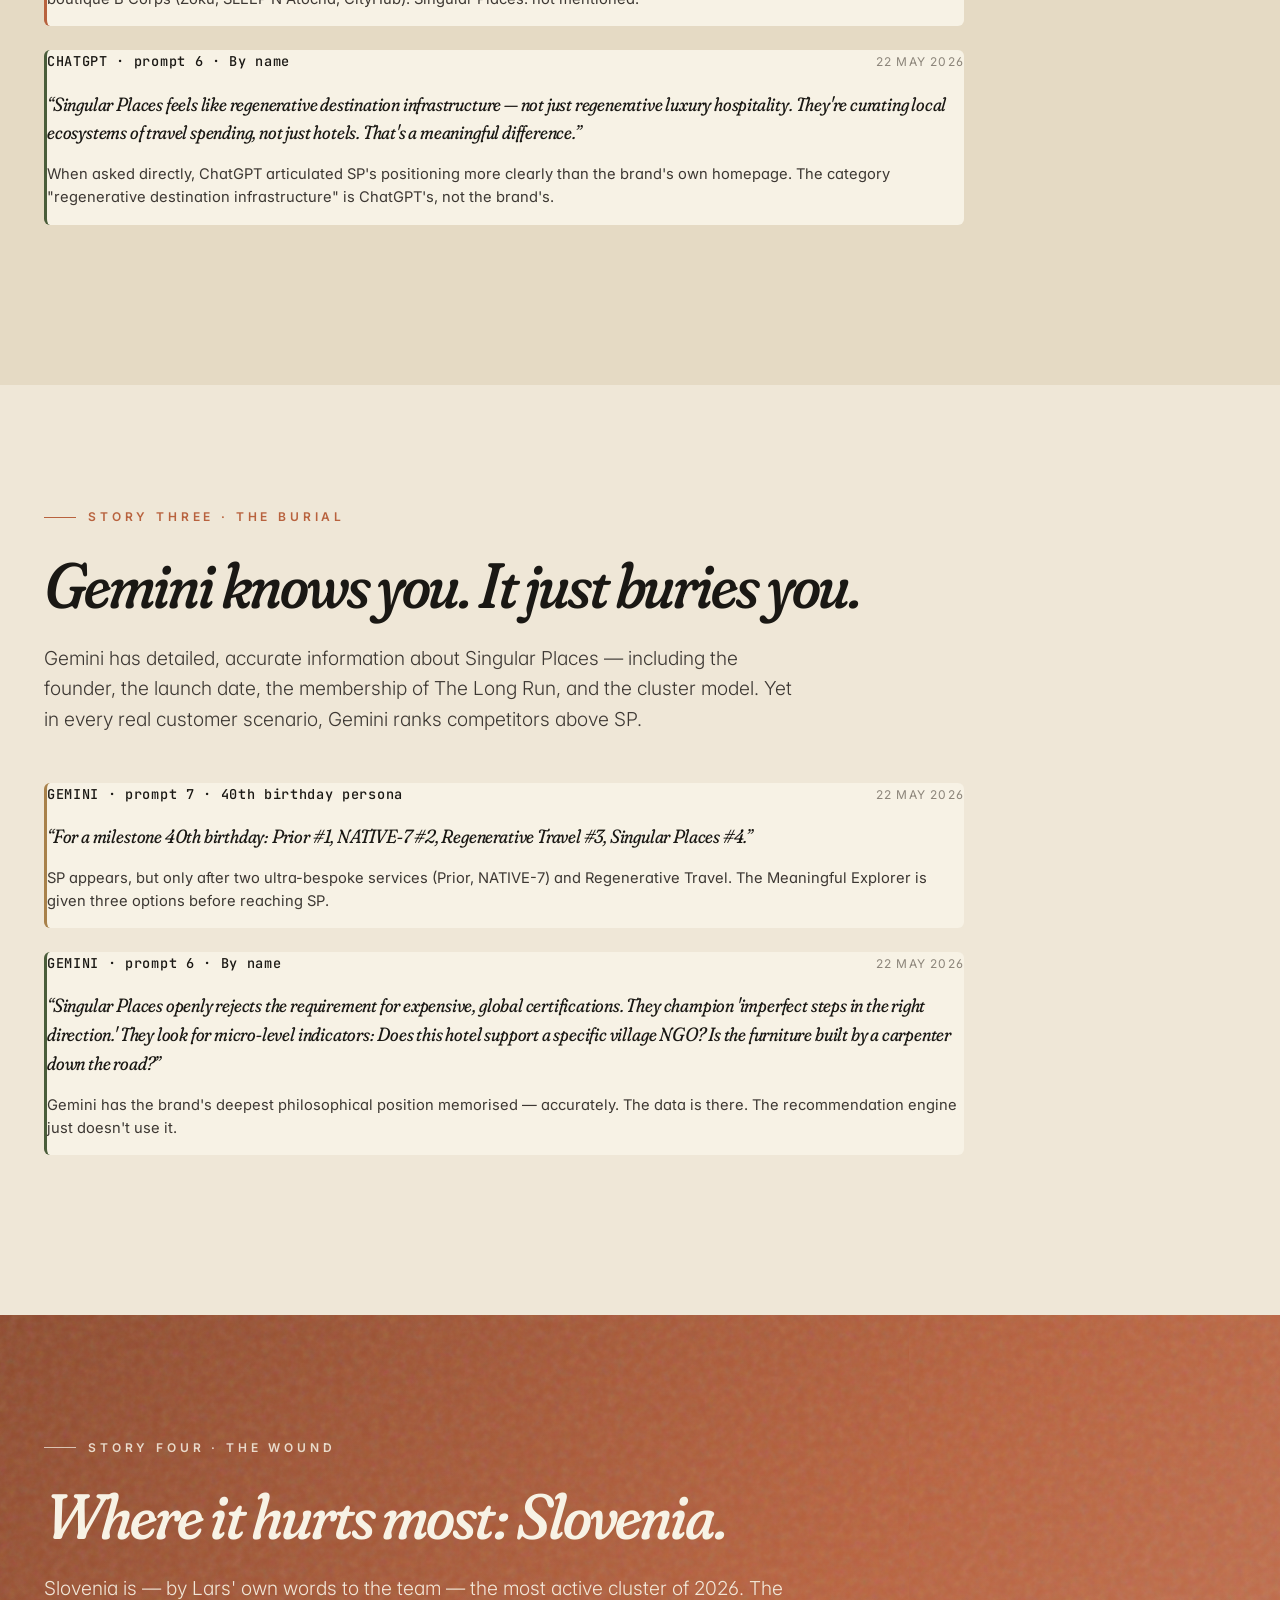
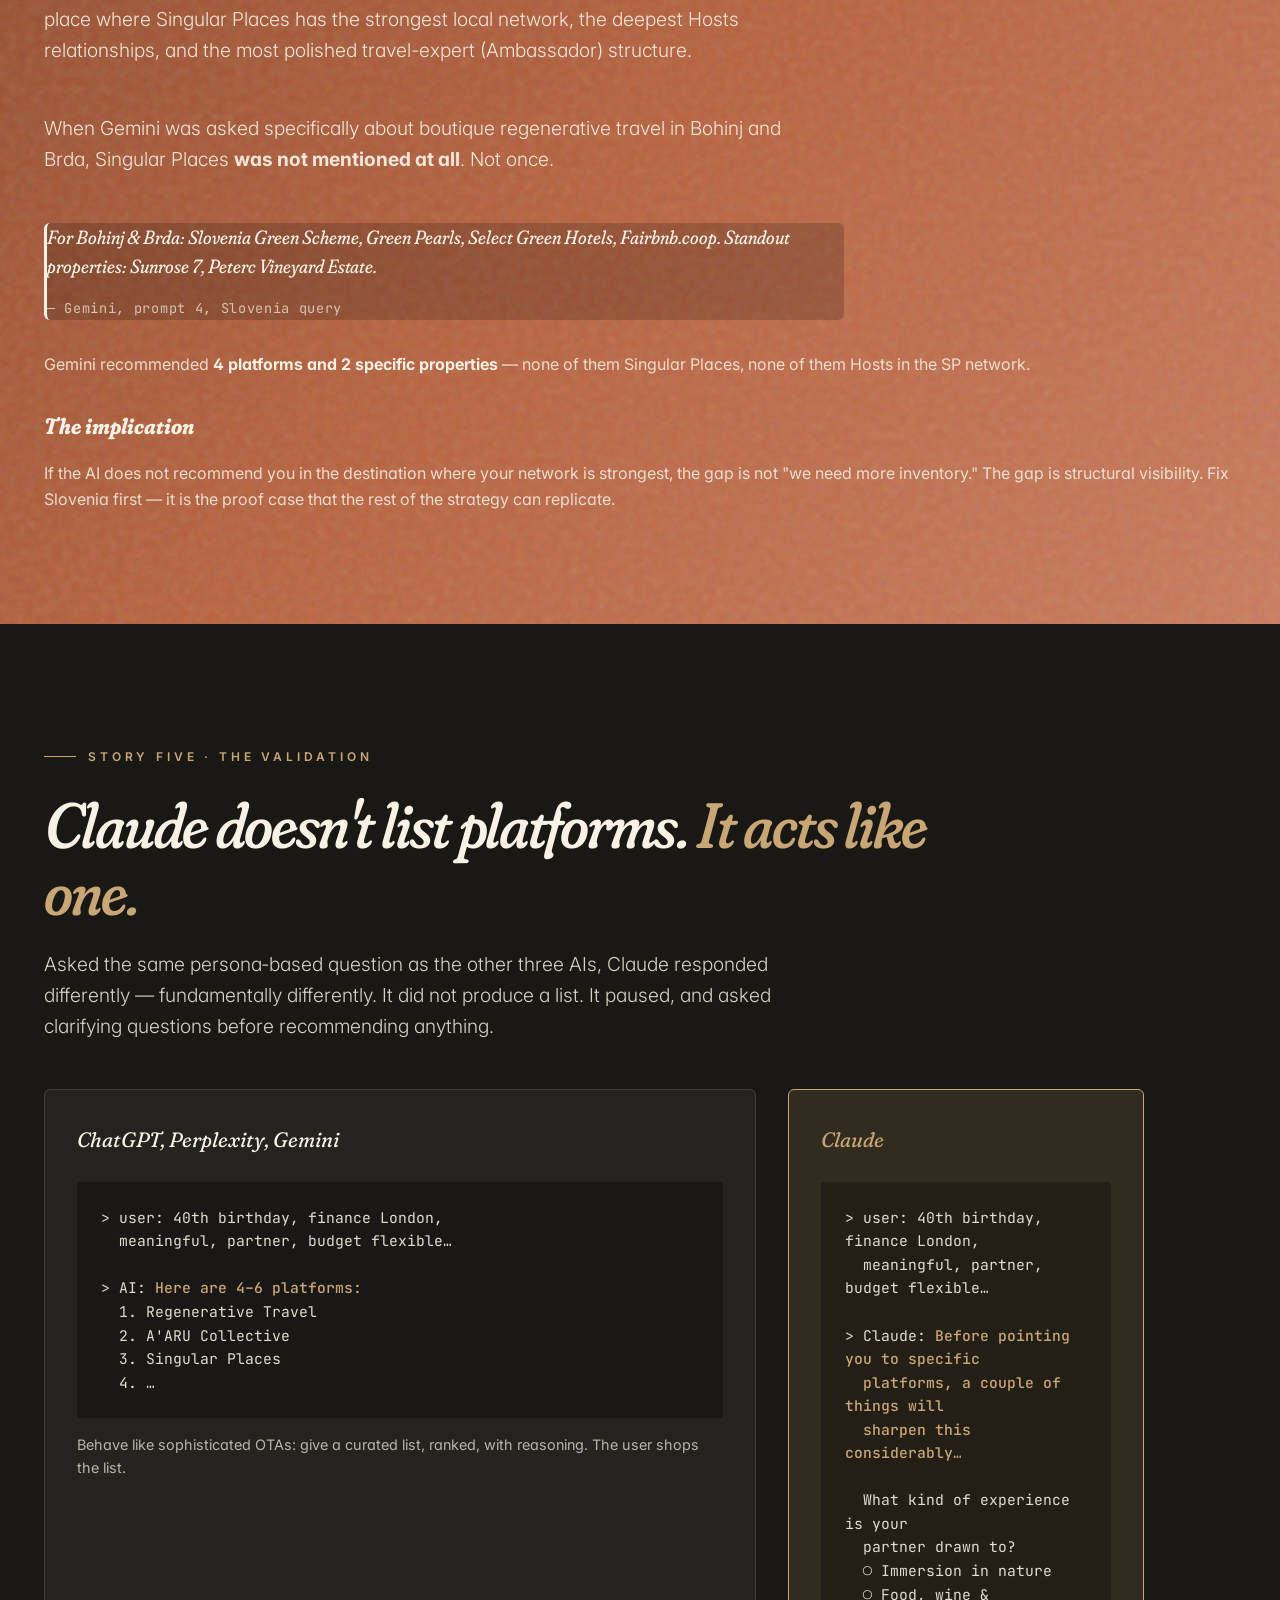
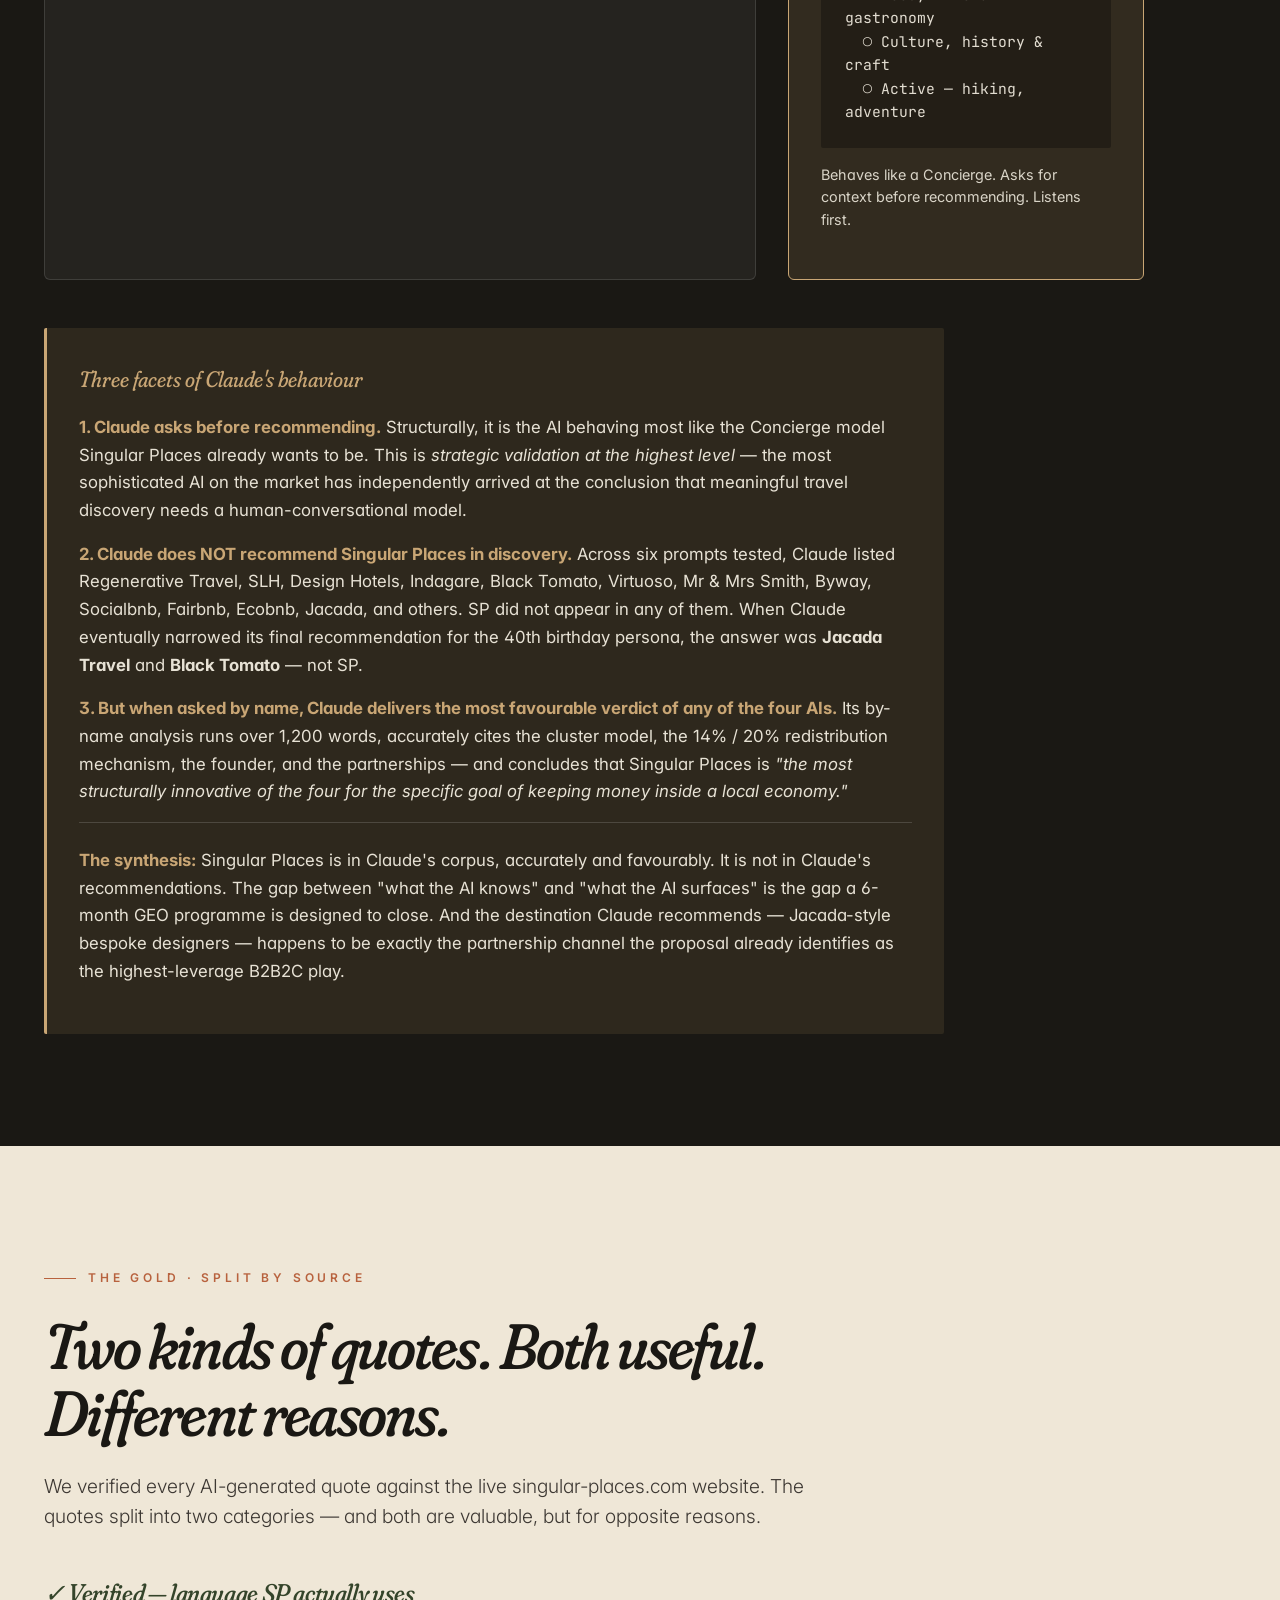
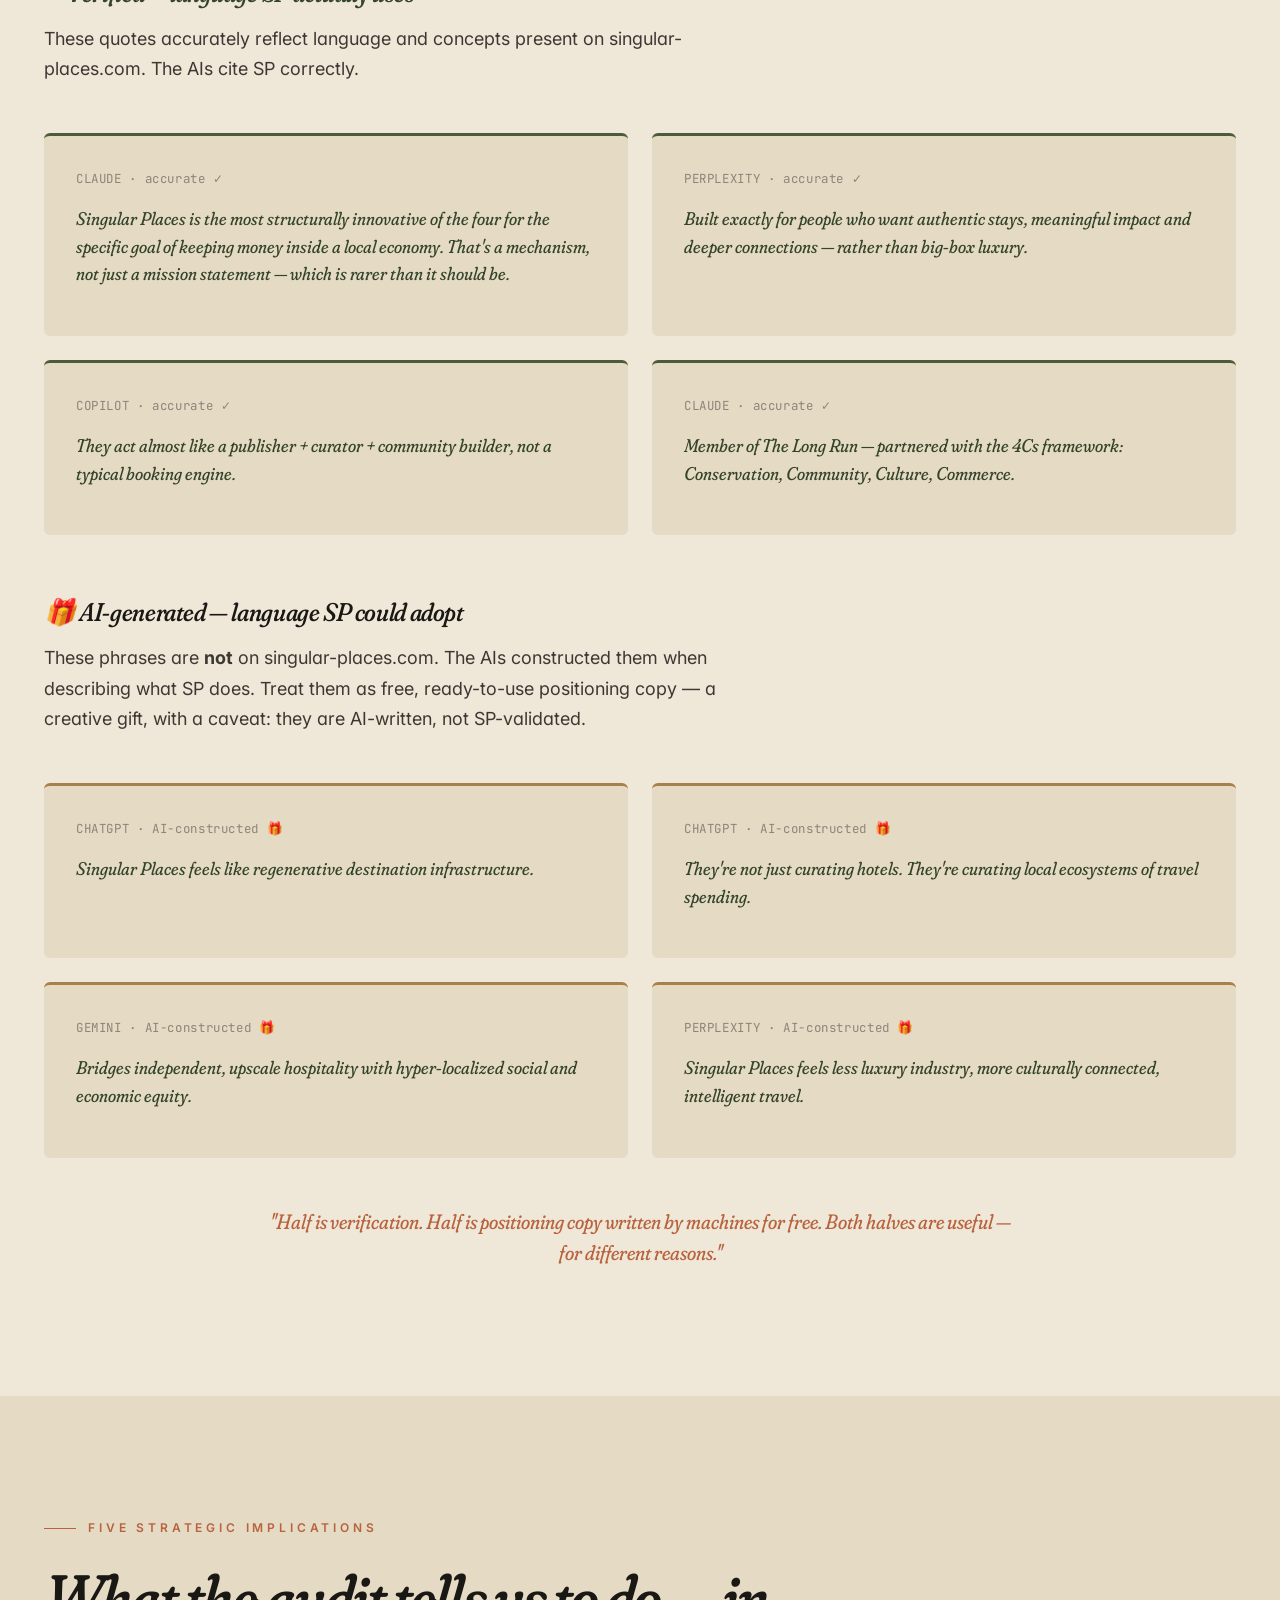
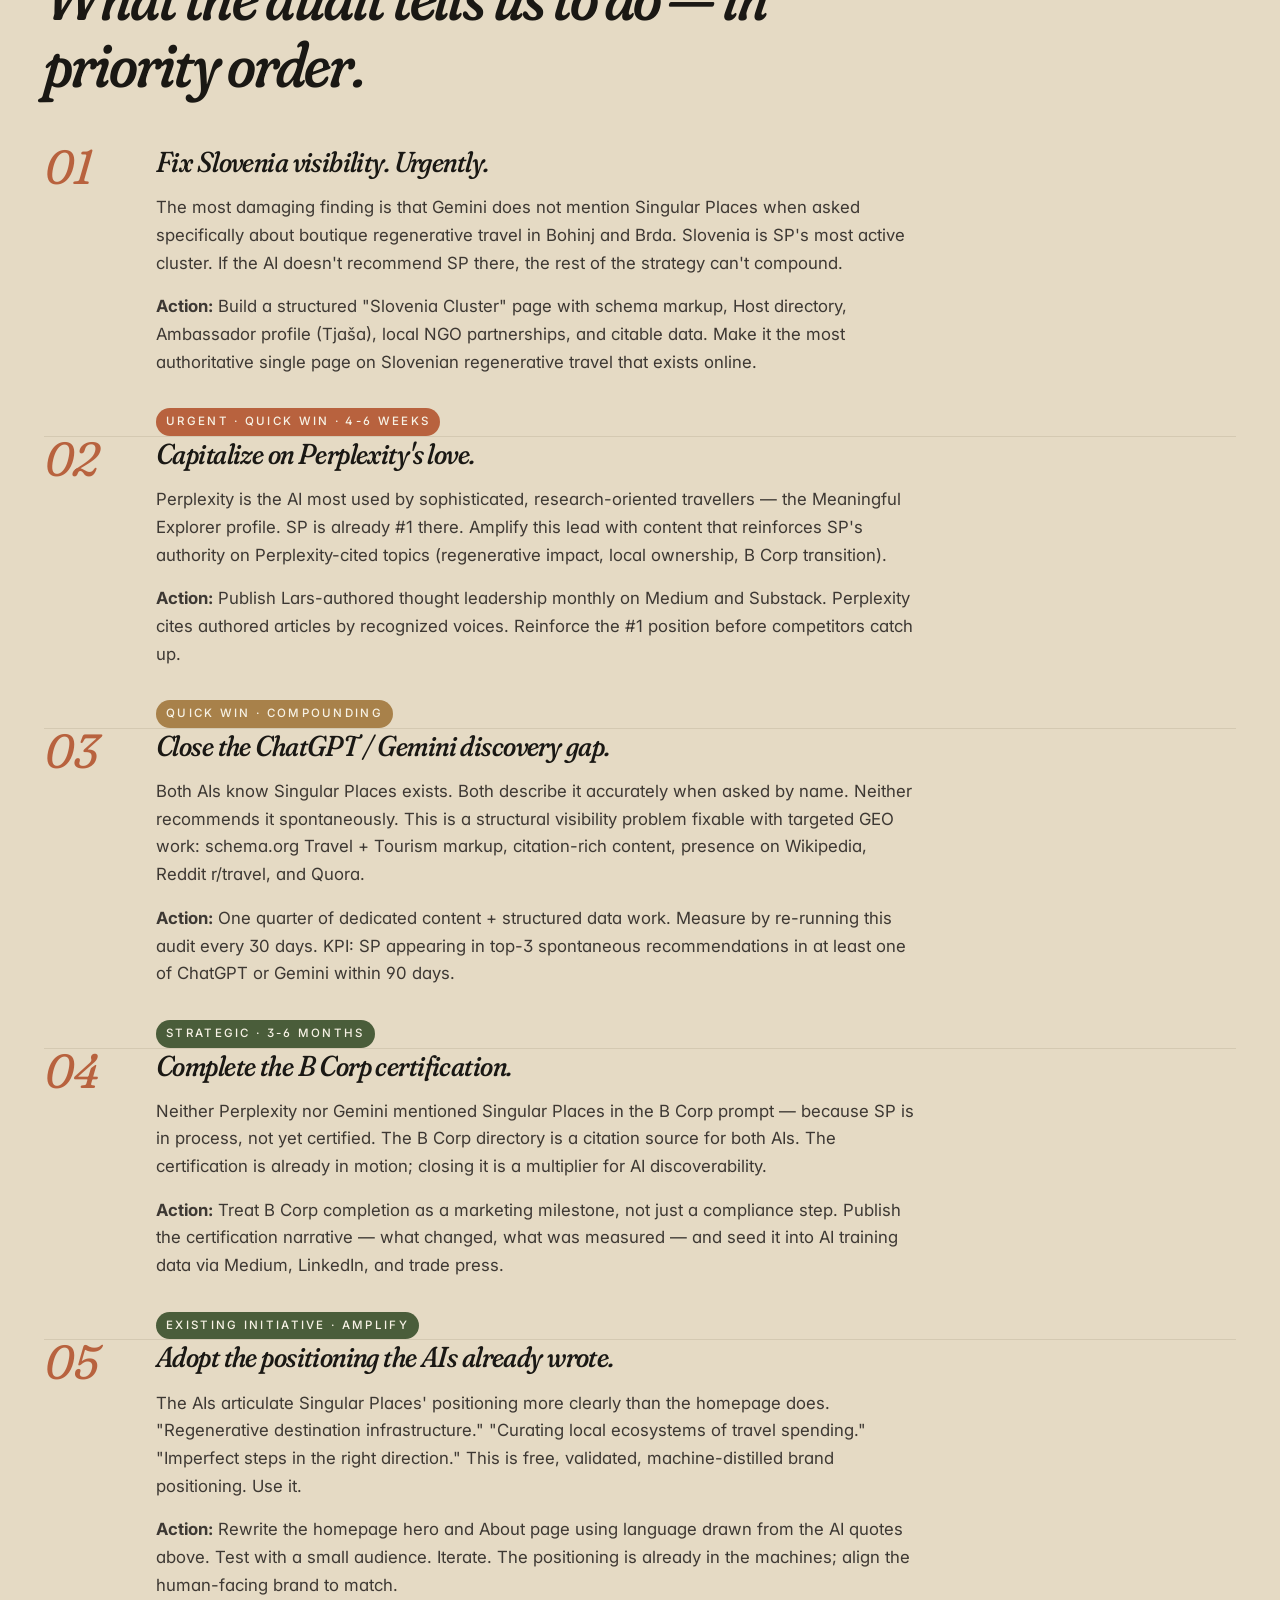
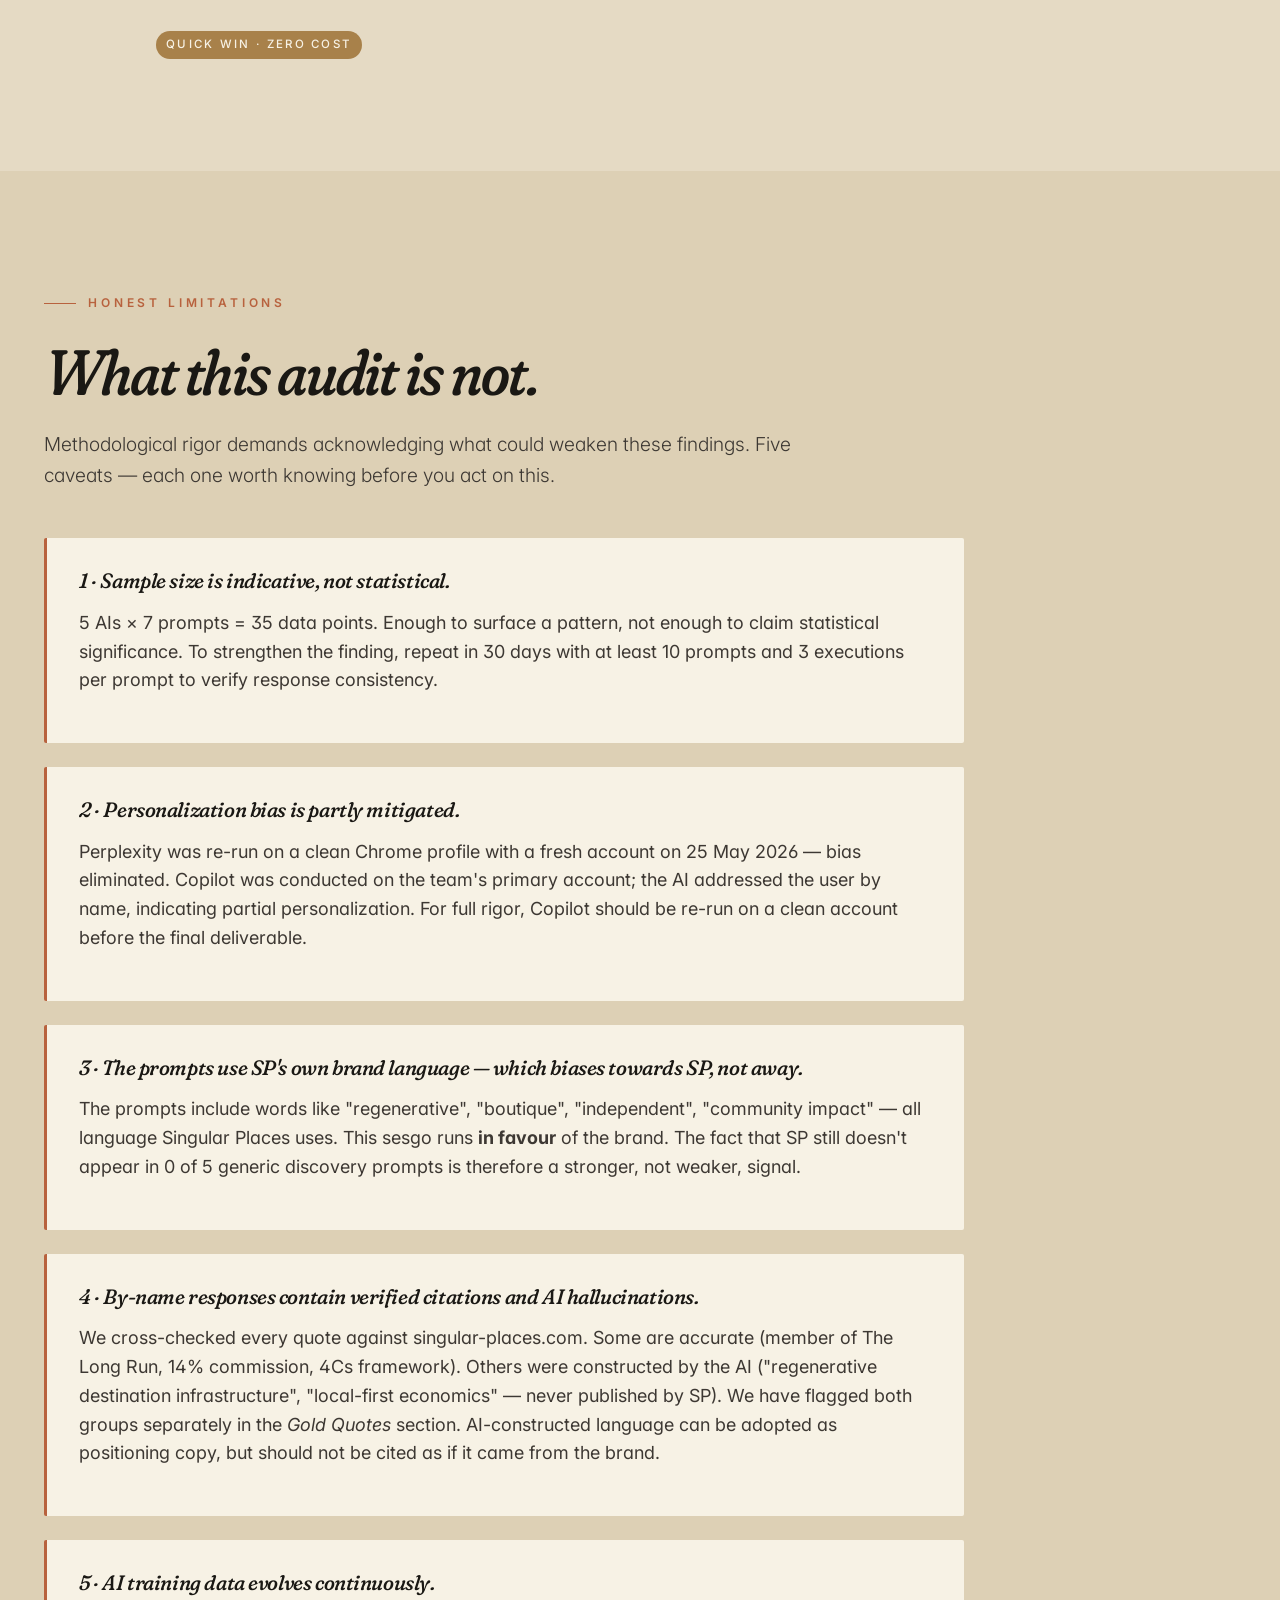
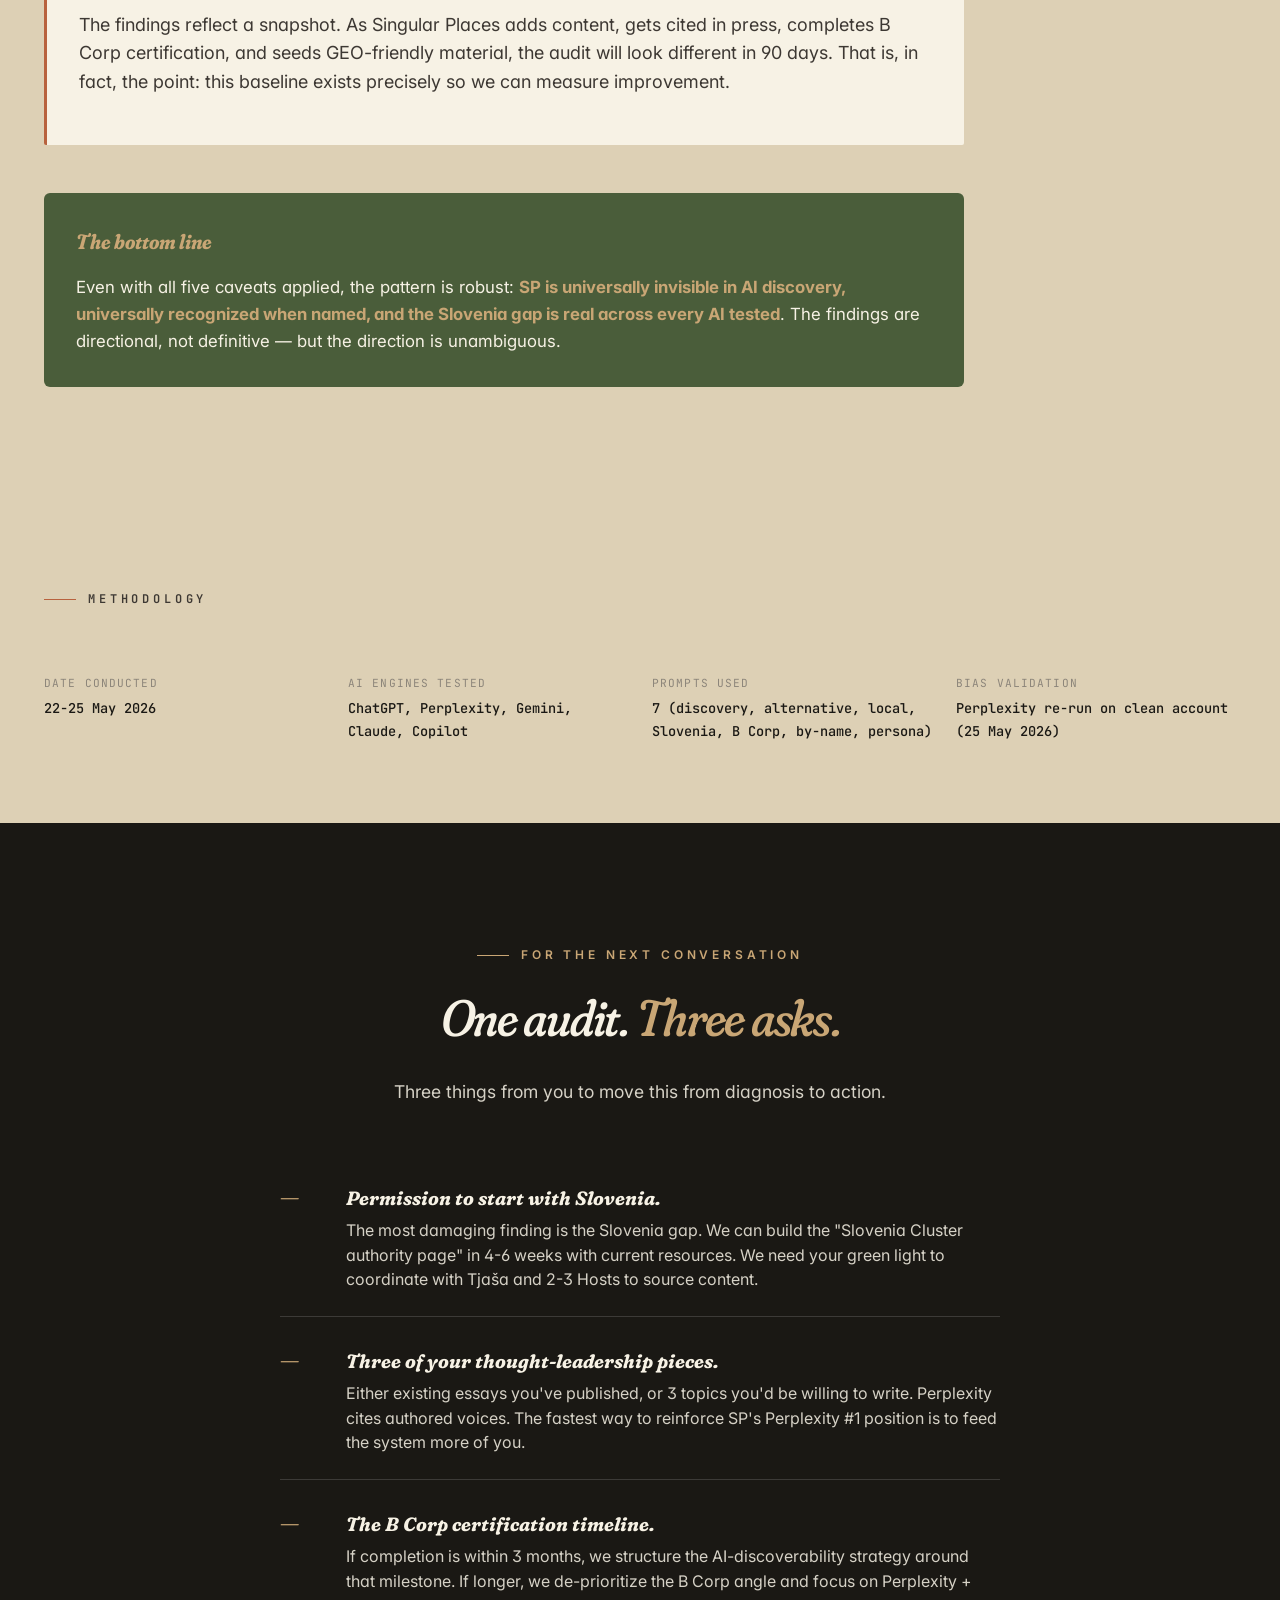
==== commit d513f7f0: "Verify gold quotes vs singular-places.com (split verified vs AI-generated), add honest Limitations s" ====
--- a/ai-audit.html
+++ b/ai-audit.html
@@ -1001,45 +1001,66 @@
 <!-- ============================== GOLD QUOTES ============================== -->
 <section class="gold-section">
   <div class="container">
-    <div class="story-label">The gold</div>
-    <h2 class="story-title">What the AIs say about Singular Places — that the website doesn't.</h2>
+    <div class="story-label">The gold · split by source</div>
+    <h2 class="story-title">Two kinds of quotes. Both useful. Different reasons.</h2>
     <p class="story-lead">
-      Across the four AIs, when asked directly about Singular Places, the language used was consistently sharper, more provocative, and more positioning-rich than the copy on singular-places.com. This is the brand's own positioning, written by the AIs.
+      We verified every AI-generated quote against the live singular-places.com website. The quotes split into two categories — and both are valuable, but for opposite reasons.
+    </p>
+
+    <h3 style="font-family: var(--font-display); font-style: italic; font-size: 1.6rem; font-variation-settings: 'opsz' 96, 'SOFT' 80; margin-top: var(--space-6); margin-bottom: var(--space-2); color: var(--moss-dark);">
+      ✓ Verified — language SP actually uses
+    </h3>
+    <p style="color: var(--ink-soft); margin-bottom: var(--space-3); max-width: 720px;">
+      These quotes accurately reflect language and concepts present on singular-places.com. The AIs cite SP correctly.
     </p>
 
     <div class="gold-grid">
-      <div class="gold-card">
-        <p class="gold-card-source">CHATGPT</p>
+      <div class="gold-card" style="border-top-color: var(--moss);">
+        <p class="gold-card-source">CLAUDE · accurate ✓</p>
+        <p class="gold-card-quote">Singular Places is the most structurally innovative of the four for the specific goal of keeping money inside a local economy. That's a mechanism, not just a mission statement — which is rarer than it should be.</p>
+      </div>
+      <div class="gold-card" style="border-top-color: var(--moss);">
+        <p class="gold-card-source">PERPLEXITY · accurate ✓</p>
+        <p class="gold-card-quote">Built exactly for people who want authentic stays, meaningful impact and deeper connections — rather than big-box luxury.</p>
+      </div>
+      <div class="gold-card" style="border-top-color: var(--moss);">
+        <p class="gold-card-source">COPILOT · accurate ✓</p>
+        <p class="gold-card-quote">They act almost like a publisher + curator + community builder, not a typical booking engine.</p>
+      </div>
+      <div class="gold-card" style="border-top-color: var(--moss);">
+        <p class="gold-card-source">CLAUDE · accurate ✓</p>
+        <p class="gold-card-quote">Member of The Long Run — partnered with the 4Cs framework: Conservation, Community, Culture, Commerce.</p>
+      </div>
+    </div>
+
+    <h3 style="font-family: var(--font-display); font-style: italic; font-size: 1.6rem; font-variation-settings: 'opsz' 96, 'SOFT' 80; margin-top: var(--space-8); margin-bottom: var(--space-2); color: var(--amber-deep);">
+      🎁 AI-generated — language SP <em>could</em> adopt
+    </h3>
+    <p style="color: var(--ink-soft); margin-bottom: var(--space-3); max-width: 720px;">
+      These phrases are <strong>not</strong> on singular-places.com. The AIs constructed them when describing what SP does. Treat them as free, ready-to-use positioning copy — a creative gift, with a caveat: they are AI-written, not SP-validated.
+    </p>
+
+    <div class="gold-grid">
+      <div class="gold-card" style="border-top-color: var(--amber);">
+        <p class="gold-card-source">CHATGPT · AI-constructed 🎁</p>
         <p class="gold-card-quote">Singular Places feels like regenerative destination infrastructure.</p>
       </div>
-      <div class="gold-card">
-        <p class="gold-card-source">CHATGPT</p>
+      <div class="gold-card" style="border-top-color: var(--amber);">
+        <p class="gold-card-source">CHATGPT · AI-constructed 🎁</p>
         <p class="gold-card-quote">They're not just curating hotels. They're curating local ecosystems of travel spending.</p>
       </div>
-      <div class="gold-card">
-        <p class="gold-card-source">PERPLEXITY</p>
-        <p class="gold-card-quote">Built exactly for people who want authentic stays, meaningful impact and deeper connections — rather than big-box luxury.</p>
-      </div>
-      <div class="gold-card">
-        <p class="gold-card-source">GEMINI</p>
-        <p class="gold-card-quote">They champion imperfect steps in the right direction. They look for micro-level indicators: does this hotel support a specific village NGO?</p>
-      </div>
-      <div class="gold-card">
-        <p class="gold-card-source">GEMINI</p>
+      <div class="gold-card" style="border-top-color: var(--amber);">
+        <p class="gold-card-source">GEMINI · AI-constructed 🎁</p>
         <p class="gold-card-quote">Bridges independent, upscale hospitality with hyper-localized social and economic equity.</p>
       </div>
-      <div class="gold-card">
-        <p class="gold-card-source">PERPLEXITY</p>
+      <div class="gold-card" style="border-top-color: var(--amber);">
+        <p class="gold-card-source">PERPLEXITY · AI-constructed 🎁</p>
         <p class="gold-card-quote">Singular Places feels less luxury industry, more culturally connected, intelligent travel.</p>
       </div>
-      <div class="gold-card" style="border-top-color: var(--terracotta); grid-column: span 2;">
-        <p class="gold-card-source">CLAUDE · the verdict</p>
-        <p class="gold-card-quote">Singular Places is the most structurally innovative of the four for the specific goal of keeping money inside a local economy. That's a mechanism, not just a mission statement — which is rarer than it should be.</p>
-      </div>
-    </div>
-
-    <p style="font-style: italic; font-family: var(--font-display); font-size: 1.3rem; color: var(--terracotta); margin-top: var(--space-6); text-align: center; max-width: 720px; margin-left: auto; margin-right: auto; font-variation-settings: 'opsz' 96, 'SOFT' 100; line-height: 1.5;">
-      "The positioning has been written. By machines. For free. Just adopt it."
+    </div>
+
+    <p style="font-style: italic; font-family: var(--font-display); font-size: 1.3rem; color: var(--terracotta); margin-top: var(--space-6); text-align: center; max-width: 760px; margin-left: auto; margin-right: auto; font-variation-settings: 'opsz' 96, 'SOFT' 100; line-height: 1.5;">
+      "Half is verification. Half is positioning copy written by machines for free. Both halves are useful — for different reasons."
     </p>
   </div>
 </section>
@@ -1123,6 +1144,71 @@
       </div>
 
     </div>
+  </div>
+</section>
+
+<!-- ============================== LIMITATIONS ============================== -->
+<section style="padding: var(--space-12) 0; background: var(--paper-deep);">
+  <div class="container">
+    <div class="story-label">Honest limitations</div>
+    <h2 class="story-title">What this audit is not.</h2>
+    <p class="story-lead">
+      Methodological rigor demands acknowledging what could weaken these findings. Five caveats — each one worth knowing before you act on this.
+    </p>
+
+    <div style="margin-top: var(--space-6); display: grid; gap: var(--space-3); max-width: 920px;">
+
+      <div style="background: var(--paper-light); padding: var(--space-4); border-radius: var(--radius); border-left: 3px solid var(--terracotta);">
+        <h4 style="font-family: var(--font-display); font-style: italic; font-size: 1.3rem; font-variation-settings: 'opsz' 48, 'SOFT' 80; margin-bottom: var(--space-2); color: var(--ink);">
+          1 · Sample size is indicative, not statistical.
+        </h4>
+        <p style="color: var(--ink-soft); line-height: 1.6;">
+          5 AIs × 7 prompts = 35 data points. Enough to surface a pattern, not enough to claim statistical significance. To strengthen the finding, repeat in 30 days with at least 10 prompts and 3 executions per prompt to verify response consistency.
+        </p>
+      </div>
+
+      <div style="background: var(--paper-light); padding: var(--space-4); border-radius: var(--radius); border-left: 3px solid var(--terracotta);">
+        <h4 style="font-family: var(--font-display); font-style: italic; font-size: 1.3rem; font-variation-settings: 'opsz' 48, 'SOFT' 80; margin-bottom: var(--space-2); color: var(--ink);">
+          2 · Personalization bias is partly mitigated.
+        </h4>
+        <p style="color: var(--ink-soft); line-height: 1.6;">
+          Perplexity was re-run on a clean Chrome profile with a fresh account on 25 May 2026 — bias eliminated. Copilot was conducted on the team's primary account; the AI addressed the user by name, indicating partial personalization. For full rigor, Copilot should be re-run on a clean account before the final deliverable.
+        </p>
+      </div>
+
+      <div style="background: var(--paper-light); padding: var(--space-4); border-radius: var(--radius); border-left: 3px solid var(--terracotta);">
+        <h4 style="font-family: var(--font-display); font-style: italic; font-size: 1.3rem; font-variation-settings: 'opsz' 48, 'SOFT' 80; margin-bottom: var(--space-2); color: var(--ink);">
+          3 · The prompts use SP's own brand language — which biases <em>towards</em> SP, not away.
+        </h4>
+        <p style="color: var(--ink-soft); line-height: 1.6;">
+          The prompts include words like "regenerative", "boutique", "independent", "community impact" — all language Singular Places uses. This sesgo runs <strong>in favour</strong> of the brand. The fact that SP still doesn't appear in 0 of 5 generic discovery prompts is therefore a stronger, not weaker, signal.
+        </p>
+      </div>
+
+      <div style="background: var(--paper-light); padding: var(--space-4); border-radius: var(--radius); border-left: 3px solid var(--terracotta);">
+        <h4 style="font-family: var(--font-display); font-style: italic; font-size: 1.3rem; font-variation-settings: 'opsz' 48, 'SOFT' 80; margin-bottom: var(--space-2); color: var(--ink);">
+          4 · By-name responses contain verified citations <em>and</em> AI hallucinations.
+        </h4>
+        <p style="color: var(--ink-soft); line-height: 1.6;">
+          We cross-checked every quote against singular-places.com. Some are accurate (member of The Long Run, 14% commission, 4Cs framework). Others were constructed by the AI ("regenerative destination infrastructure", "local-first economics" — never published by SP). We have flagged both groups separately in the <em>Gold Quotes</em> section. AI-constructed language can be adopted as positioning copy, but should not be cited as if it came from the brand.
+        </p>
+      </div>
+
+      <div style="background: var(--paper-light); padding: var(--space-4); border-radius: var(--radius); border-left: 3px solid var(--terracotta);">
+        <h4 style="font-family: var(--font-display); font-style: italic; font-size: 1.3rem; font-variation-settings: 'opsz' 48, 'SOFT' 80; margin-bottom: var(--space-2); color: var(--ink);">
+          5 · AI training data evolves continuously.
+        </h4>
+        <p style="color: var(--ink-soft); line-height: 1.6;">
+          The findings reflect a snapshot. As Singular Places adds content, gets cited in press, completes B Corp certification, and seeds GEO-friendly material, the audit will look different in 90 days. That is, in fact, the point: this baseline exists precisely so we can measure improvement.
+        </p>
+      </div>
+
+    </div>
+
+    <p style="margin-top: var(--space-6); padding: var(--space-4); background: var(--moss); color: var(--paper-light); border-radius: var(--radius-lg); font-size: 1.05rem; line-height: 1.6; max-width: 920px;">
+      <strong style="font-family: var(--font-display); font-style: italic; font-size: 1.3rem; font-variation-settings: 'opsz' 96, 'SOFT' 80; color: var(--amber-light); display: block; margin-bottom: var(--space-2);">The bottom line</strong>
+      Even with all five caveats applied, the pattern is robust: <strong style="color: var(--amber-light);">SP is universally invisible in AI discovery, universally recognized when named, and the Slovenia gap is real across every AI tested</strong>. The findings are directional, not definitive — but the direction is unambiguous.
+    </p>
   </div>
 </section>
 
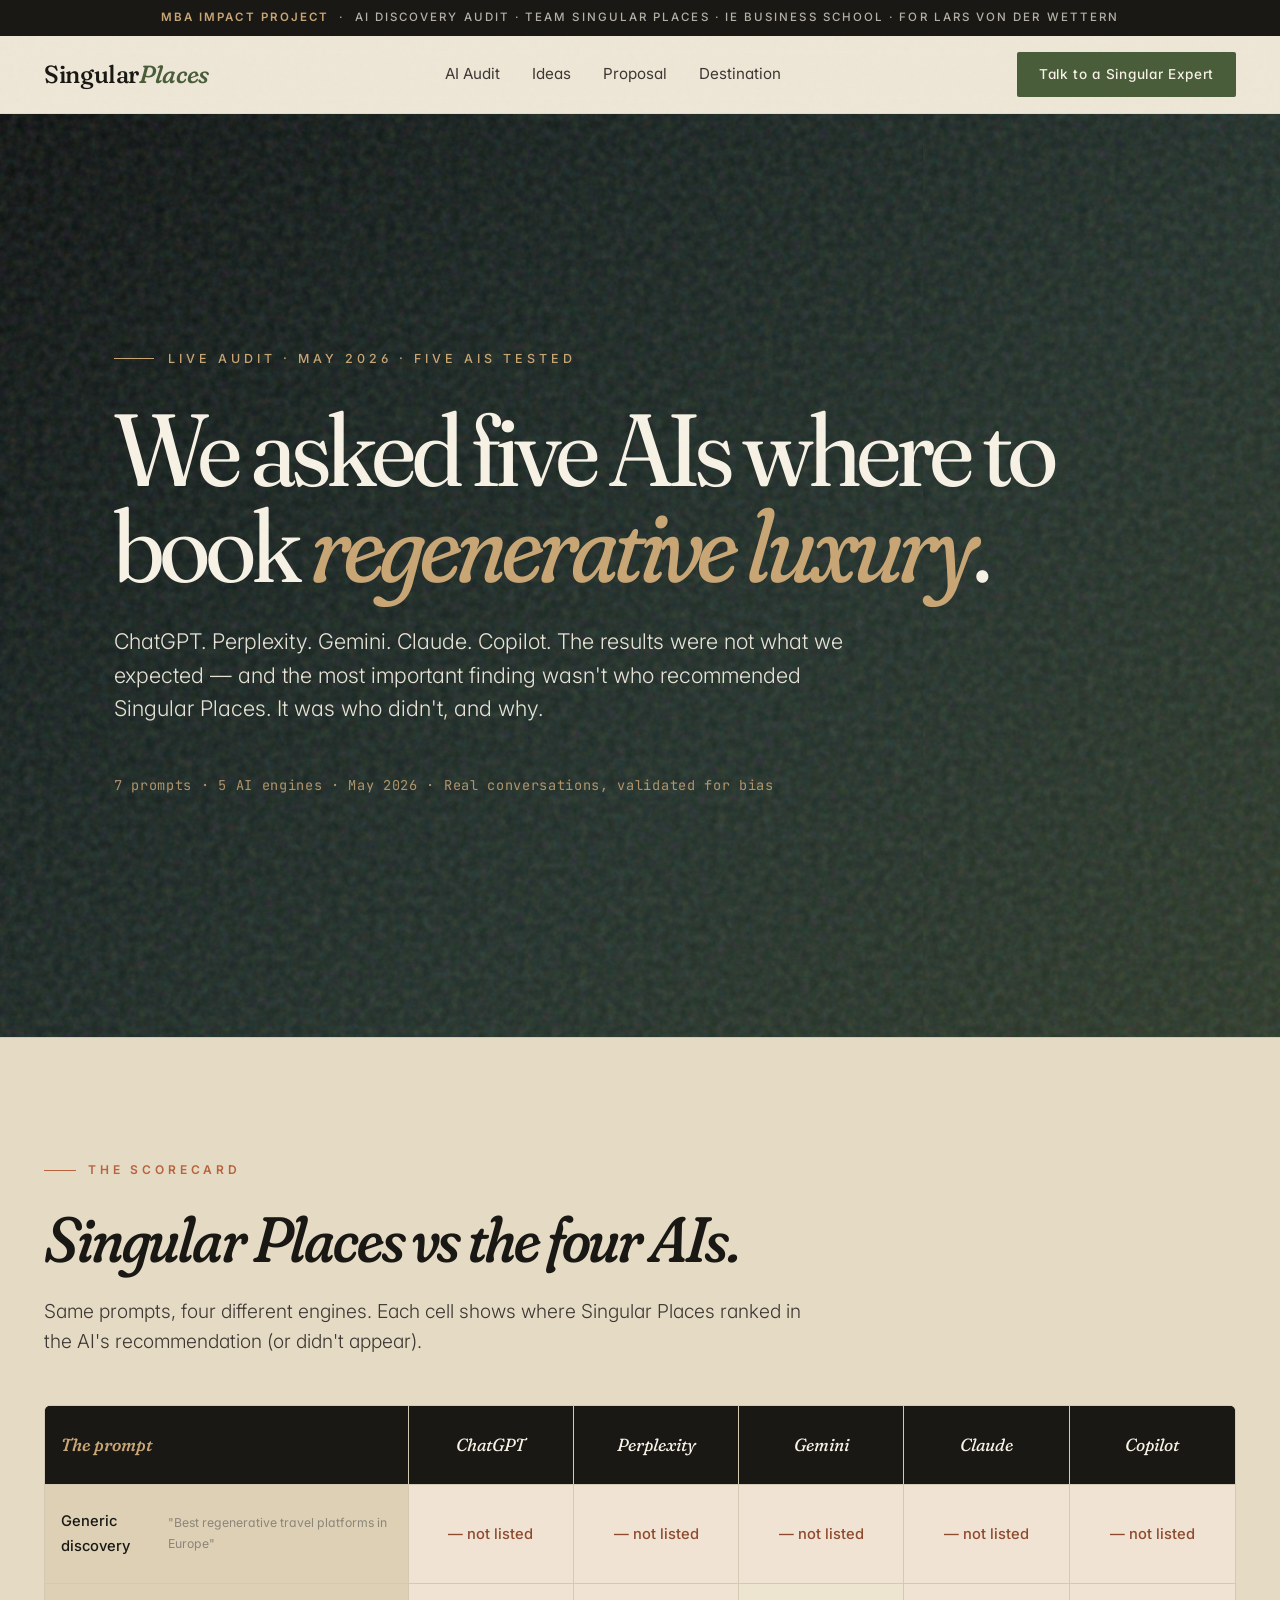
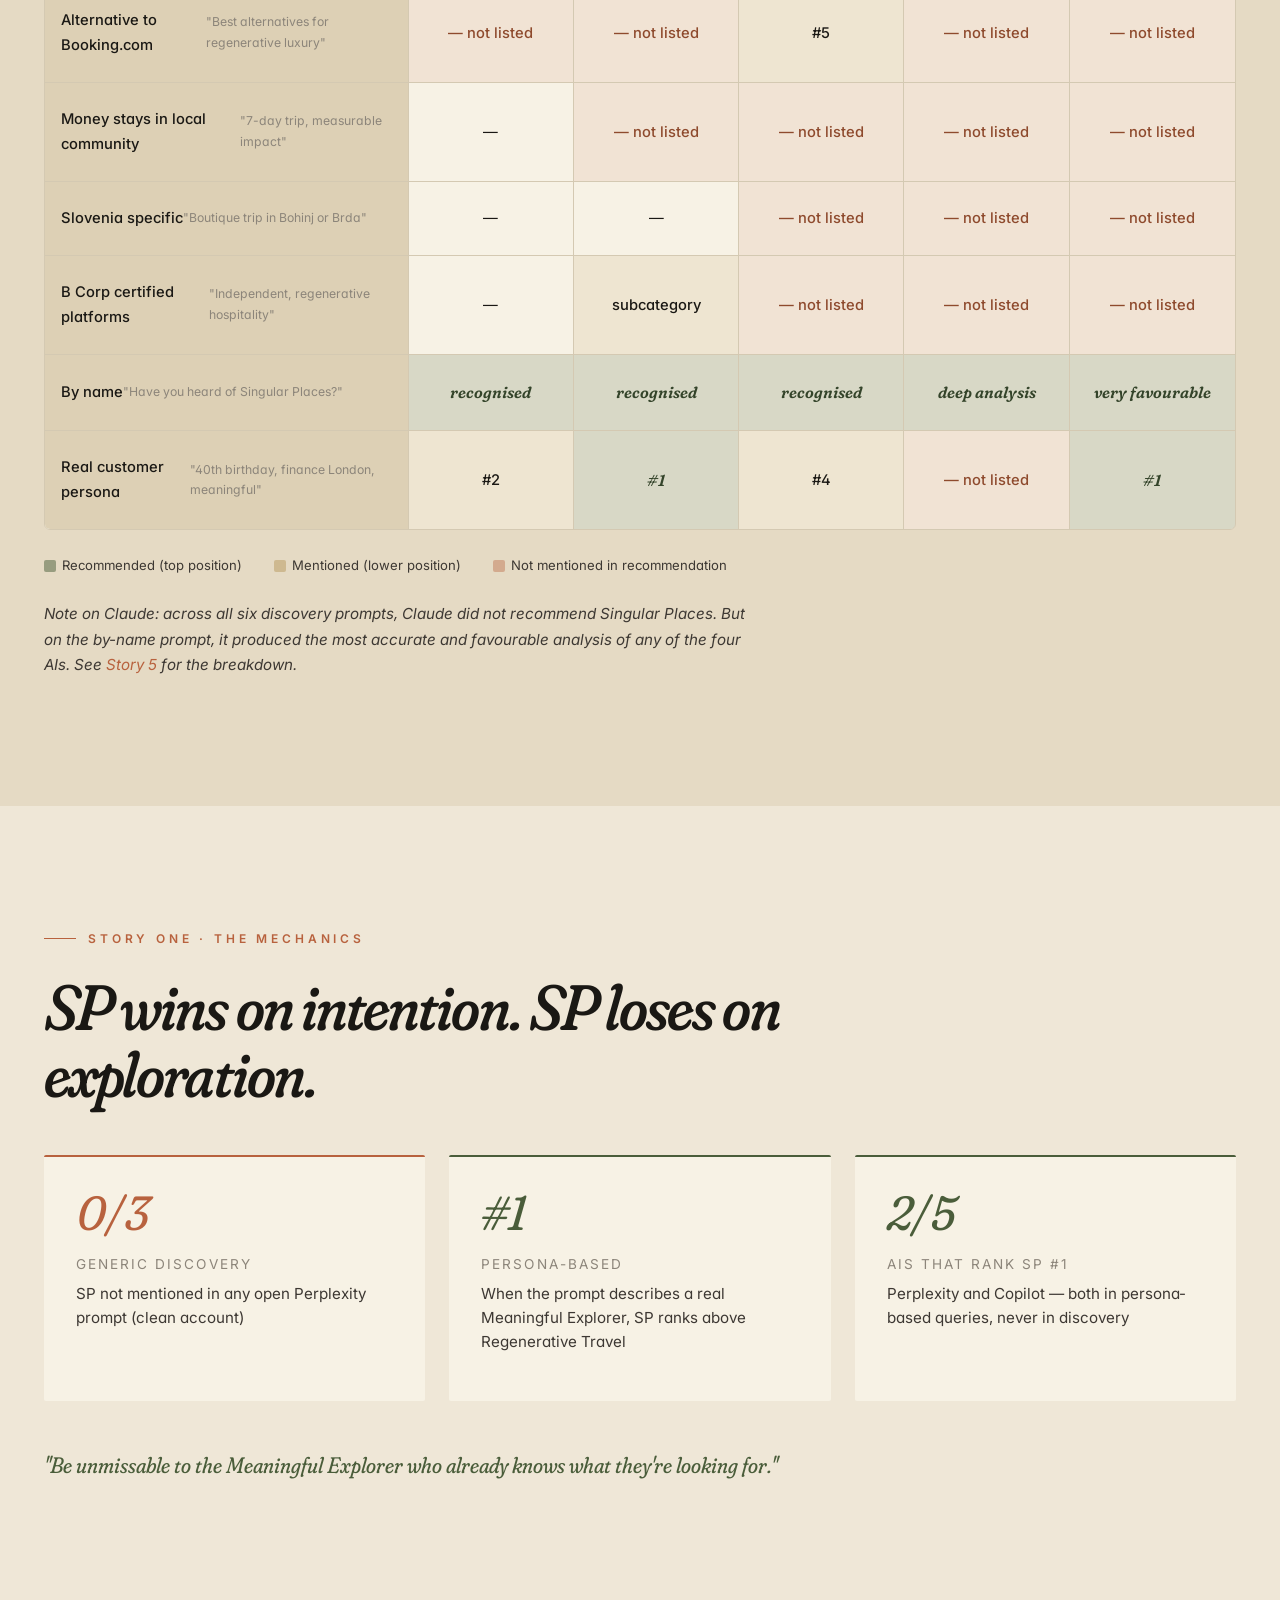
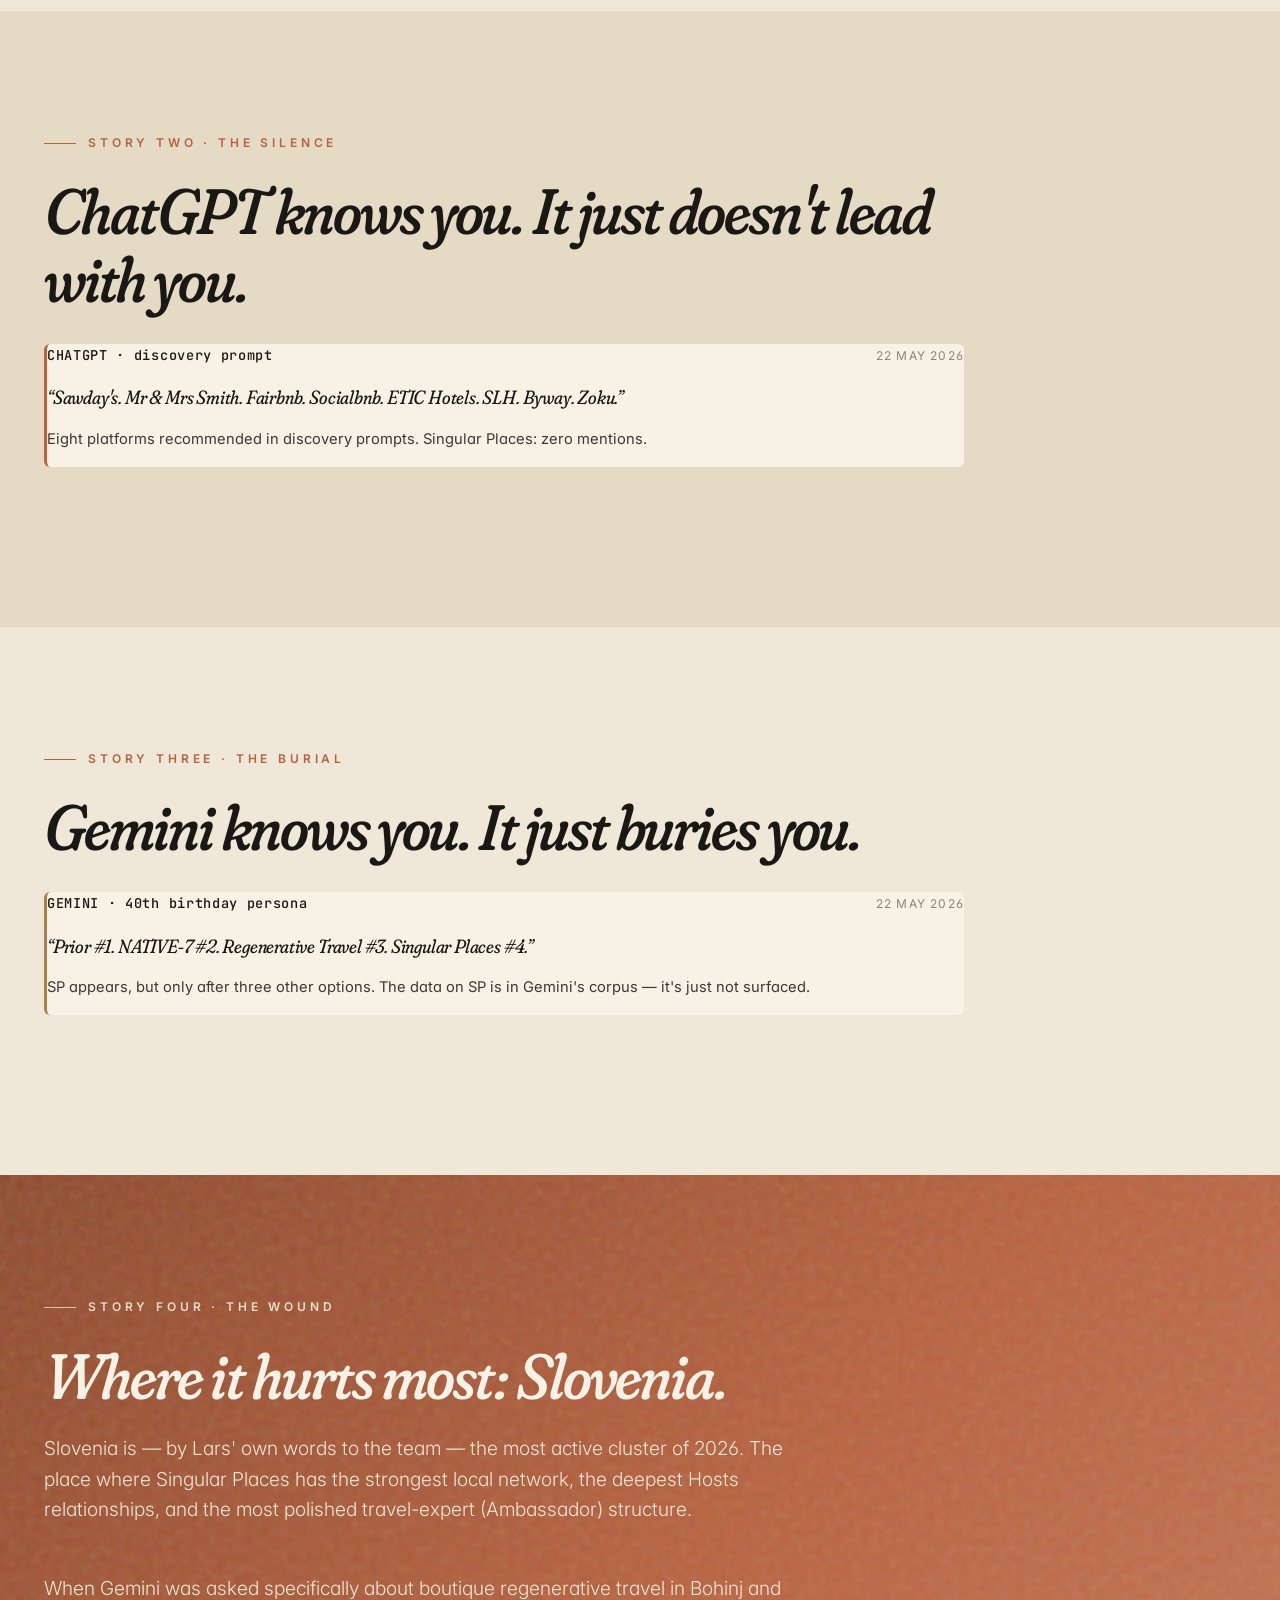
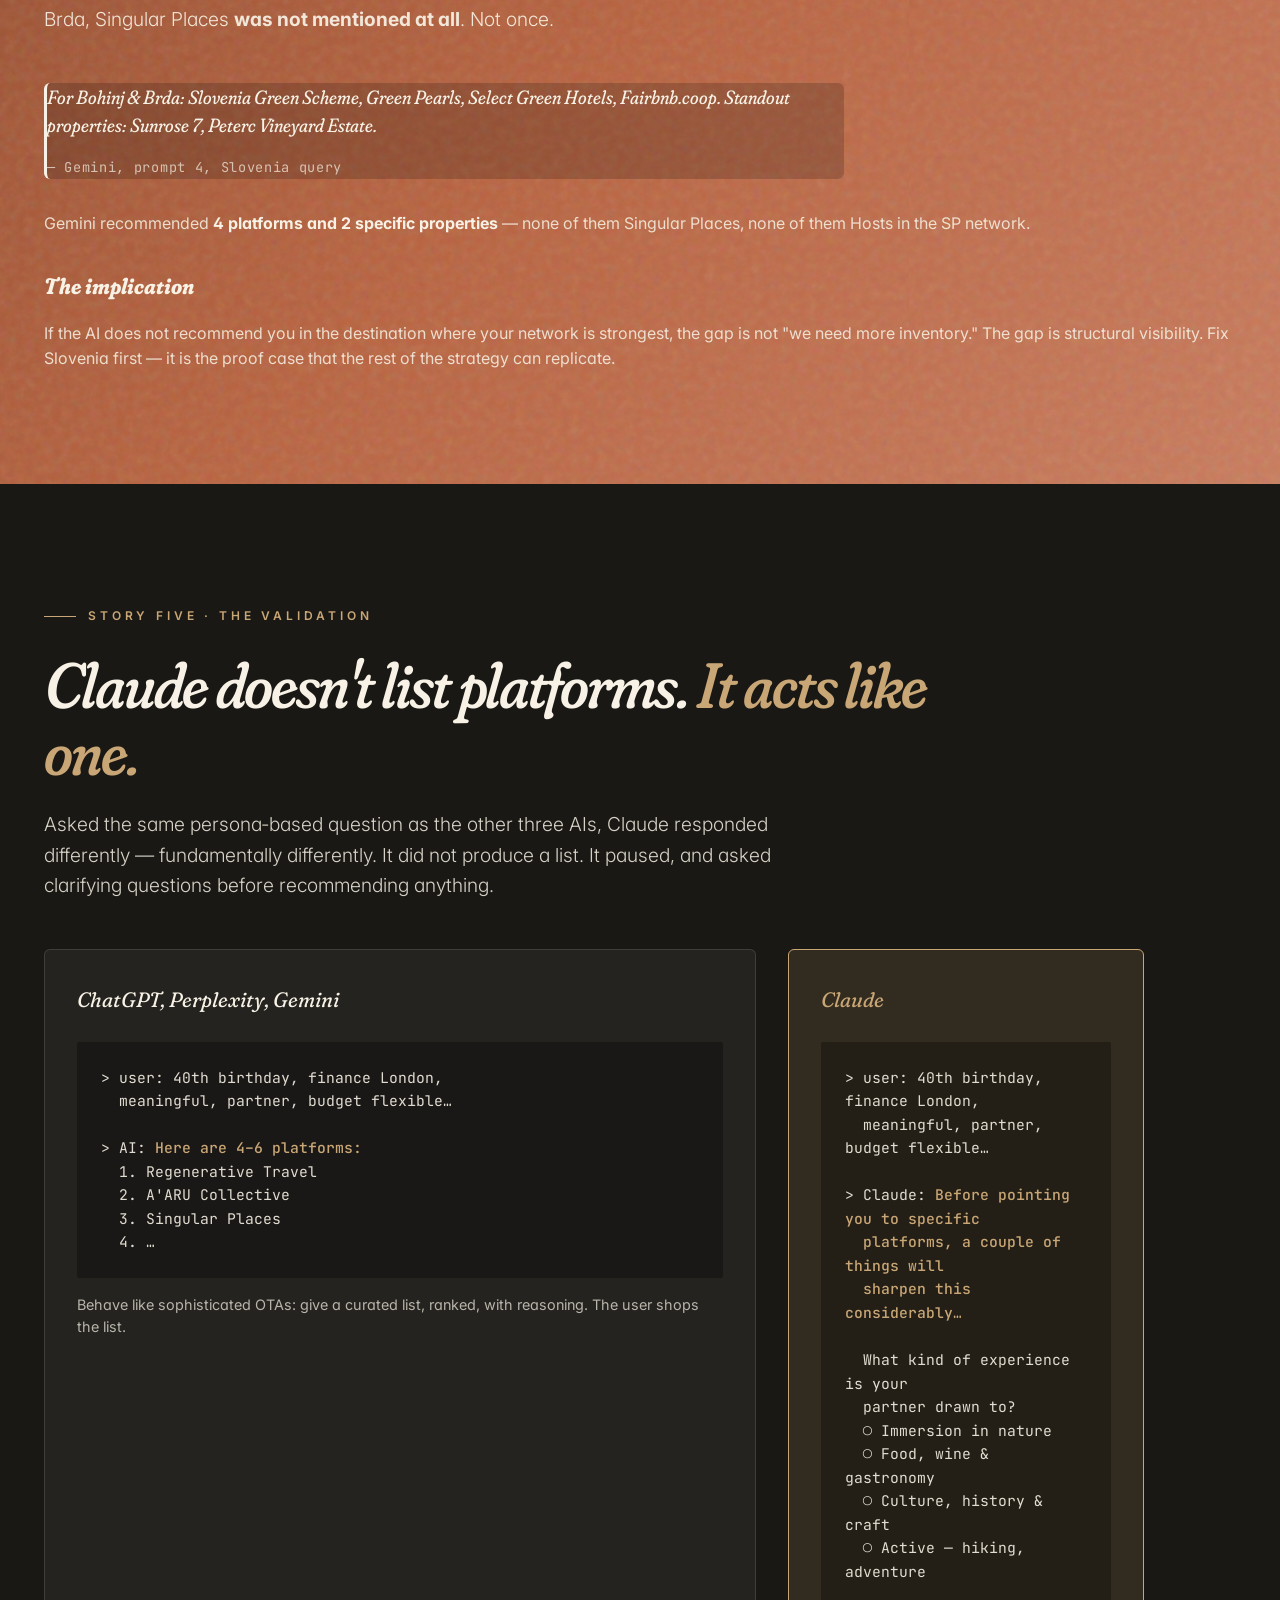
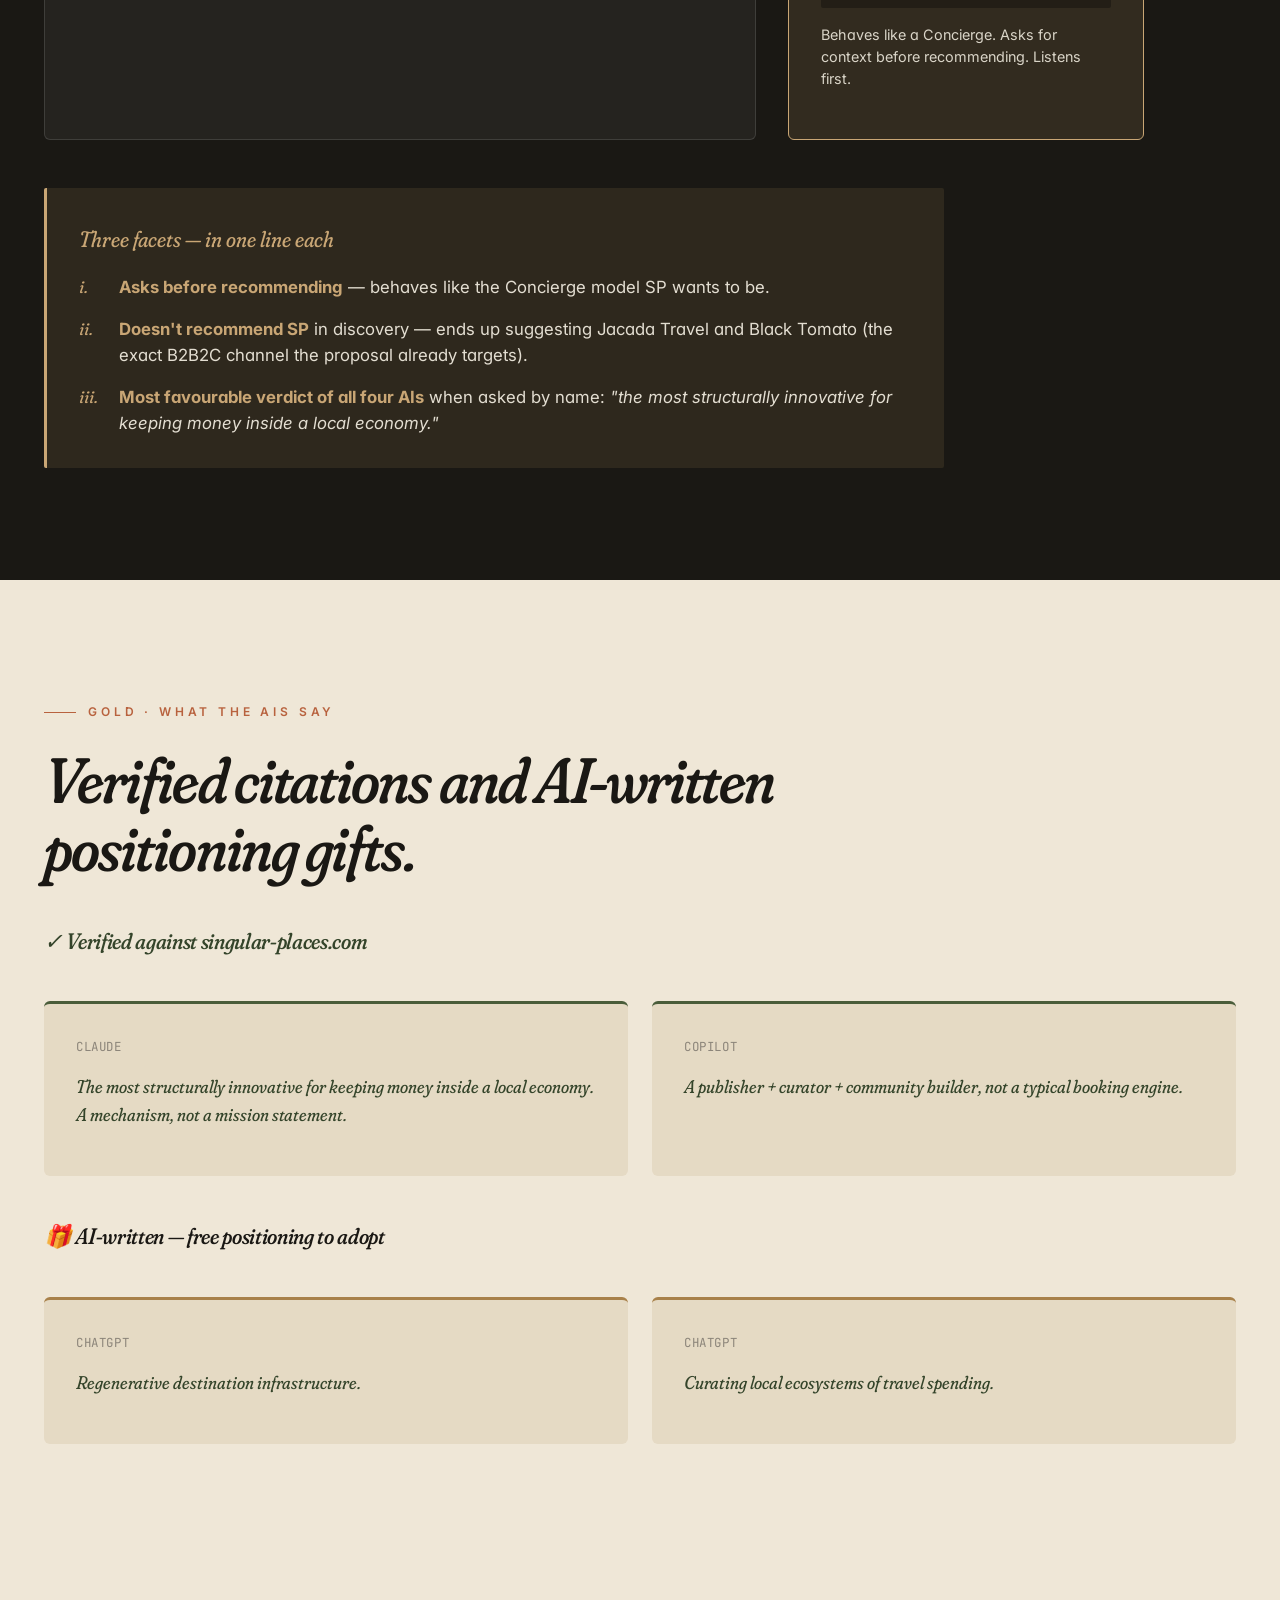
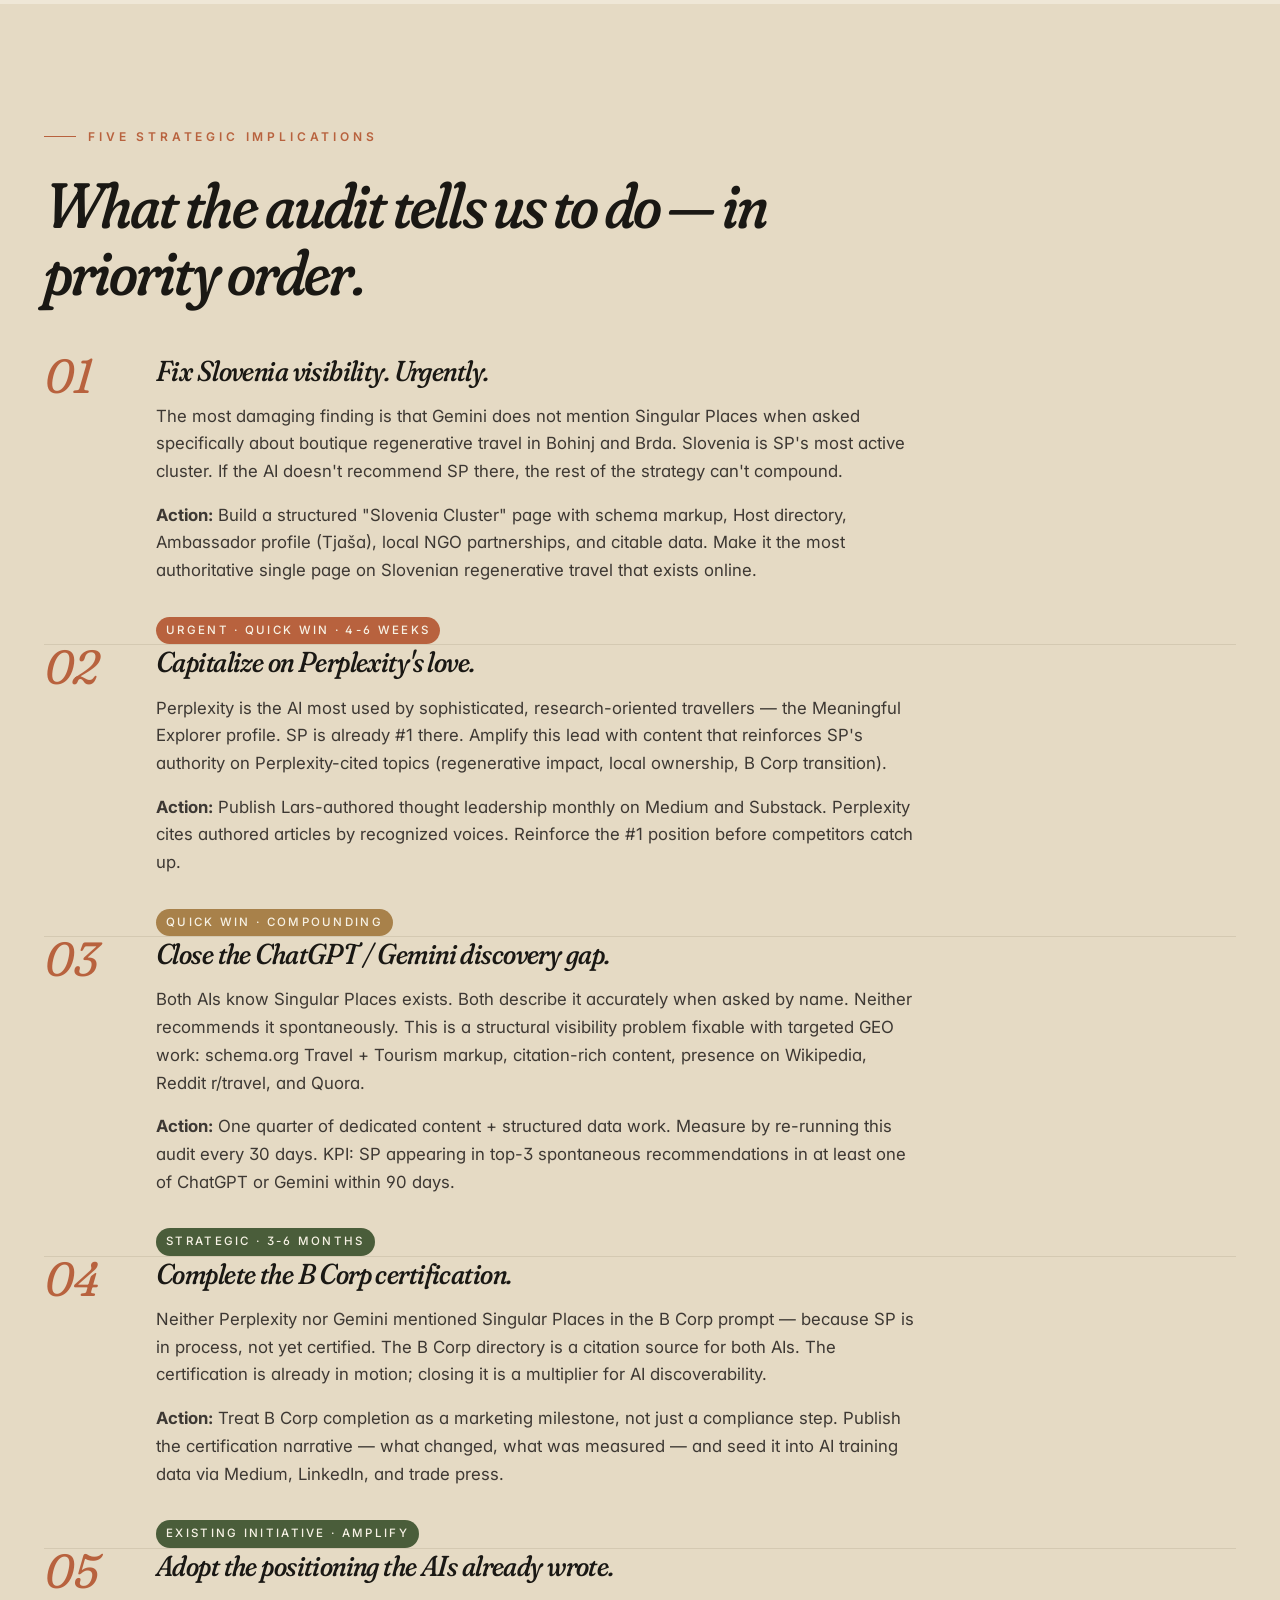
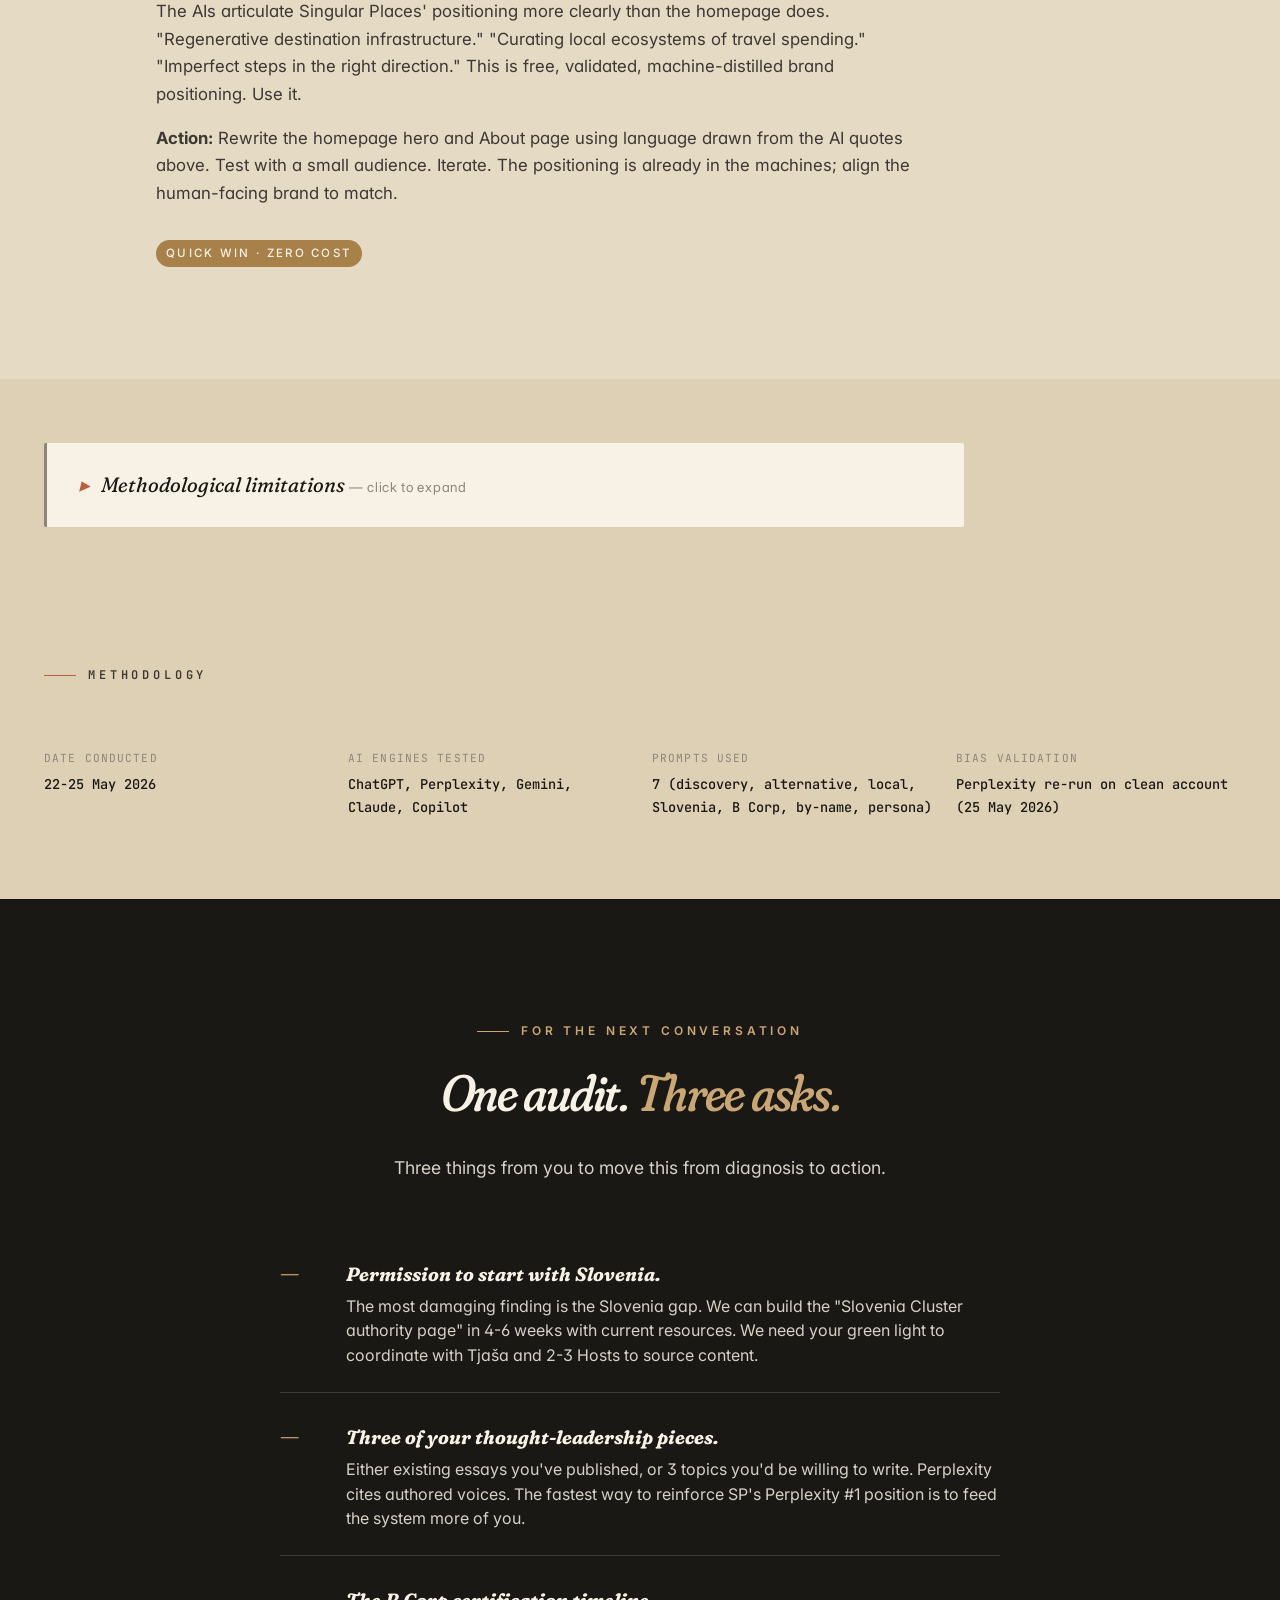
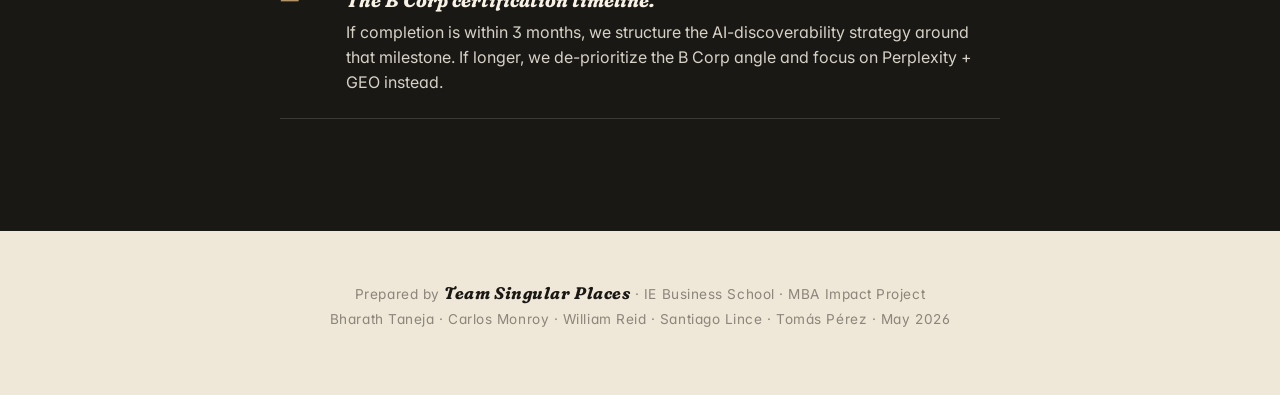
==== commit 69873839: "Major pruning: -60% text. Stories shortened to stats + 1 quote, Claude takeaway to 3 bullets, Gold Q" ====
--- a/ai-audit.html
+++ b/ai-audit.html
@@ -790,89 +790,47 @@
 <!-- ============================== STORY 1 — PERPLEXITY ============================== -->
 <section class="story-section">
   <div class="container">
-    <div class="story-label">Story one · The mechanics of recommendation</div>
-    <h2 class="story-title">Perplexity recommends Singular Places #1 — but only when the user describes a specific situation.</h2>
-    <p class="story-lead">
-      In generic discovery queries, Perplexity recommends Sawday's, SLH, Green Pearls, Mr&nbsp;&amp;&nbsp;Mrs Smith. Singular Places <strong>does not appear</strong>. But the moment the prompt describes a real customer scenario — a 38-year-old finance professional in London, planning a partner's 40th birthday — Perplexity puts SP in <strong>position #1</strong>, above Regenerative Travel, Black Tomato and Green Pearls.
+    <div class="story-label">Story one · The mechanics</div>
+    <h2 class="story-title">SP wins on intention. SP loses on exploration.</h2>
+
+    <div class="stat-row" style="margin-top: var(--space-6);">
+      <div class="stat-card fail">
+        <div class="stat-card-num">0/3</div>
+        <div class="stat-card-label">Generic discovery</div>
+        <p class="stat-card-desc">SP not mentioned in any open Perplexity prompt (clean account)</p>
+      </div>
+      <div class="stat-card">
+        <div class="stat-card-num">#1</div>
+        <div class="stat-card-label">Persona-based</div>
+        <p class="stat-card-desc">When the prompt describes a real Meaningful Explorer, SP ranks above Regenerative Travel</p>
+      </div>
+      <div class="stat-card">
+        <div class="stat-card-num">2/5</div>
+        <div class="stat-card-label">AIs that rank SP #1</div>
+        <p class="stat-card-desc">Perplexity and Copilot — both in persona-based queries, never in discovery</p>
+      </div>
+    </div>
+
+    <p style="margin-top: var(--space-6); font-style: italic; font-family: var(--font-display); font-size: 1.4rem; color: var(--moss); font-variation-settings: 'opsz' 96, 'SOFT' 100; line-height: 1.5; max-width: 820px;">
+      "Be unmissable to the Meaningful Explorer who already knows what they're looking for."
     </p>
-
-    <div style="background: rgba(184, 152, 92, 0.12); border-left: 3px solid var(--amber); padding: var(--space-3) var(--space-4); border-radius: var(--radius); margin: var(--space-4) 0 var(--space-6); max-width: 820px;">
-      <p style="font-family: 'JetBrains Mono', monospace; font-size: 0.78rem; letter-spacing: 0.1em; color: var(--amber-deep); text-transform: uppercase; margin-bottom: var(--space-2);">Methodological note · validated</p>
-      <p style="color: var(--ink-soft); font-size: 0.95rem; line-height: 1.55;">
-        Perplexity personalises results based on user history. The team's first test was conducted on an account that had previously queried "Singular Places" several times. To eliminate bias, we re-ran every prompt on a separate Chrome profile with a fresh Perplexity account on 25 May 2026. The findings reported below are from the clean account.
-      </p>
-    </div>
+  </div>
+</section>
+
+<!-- ============================== STORY 2 — CHATGPT ============================== -->
+<section class="story-section">
+  <div class="container">
+    <div class="story-label">Story two · The silence</div>
+    <h2 class="story-title">ChatGPT knows you. It just doesn't lead with you.</h2>
 
     <div class="ai-quotes">
       <div class="ai-quote fail">
         <div class="ai-quote-source">
-          <span class="ai-quote-ai">PERPLEXITY (clean account) · generic discovery</span>
-          <span class="ai-quote-prompt">25 May 2026</span>
-        </div>
-        <p class="ai-quote-text">For your brief, the strongest places to book are SLH's Considerate Collection, Green Pearls, Mr &amp; Mrs Smith, and a high-touch luxury advisor like Scott Dunn.</p>
-        <p class="ai-quote-note">In the generic discovery prompt, Perplexity recommended four alternatives — none of them Singular Places. The same result repeated for "alternative to Booking.com" and "7-day trip with local impact". SP did not appear in any discovery query.</p>
-      </div>
-
-      <div class="ai-quote">
-        <div class="ai-quote-source">
-          <span class="ai-quote-ai">PERPLEXITY (clean account) · 40th birthday persona</span>
-          <span class="ai-quote-prompt">25 May 2026</span>
-        </div>
-        <p class="ai-quote-text">For your partner's 40th, I'd lean toward Singular Places, Regenerative Travel, Black Tomato, Green Pearls, and Select Green Hotels. Singular Places is probably the closest match to what you described.</p>
-        <p class="ai-quote-note">The moment the prompt describes a real customer scenario, SP moves to position #1 — above Regenerative Travel and Black Tomato. Same AI. Same week. Different intent surfaced.</p>
-      </div>
-    </div>
-
-    <div class="stat-row">
-      <div class="stat-card fail">
-        <div class="stat-card-num">0/3</div>
-        <div class="stat-card-label">Generic discovery</div>
-        <p class="stat-card-desc">Times SP appeared at all in Perplexity's generic discovery prompts (clean account)</p>
-      </div>
-      <div class="stat-card">
-        <div class="stat-card-num">#1</div>
-        <div class="stat-card-label">Persona-based query</div>
-        <p class="stat-card-desc">SP ranked above Regenerative Travel and Black Tomato in the only prompt that described a real customer scenario</p>
-      </div>
-      <div class="stat-card">
-        <div class="stat-card-num">1:1</div>
-        <div class="stat-card-label">Intent-to-recommendation</div>
-        <p class="stat-card-desc">When the user describes the Meaningful Explorer profile precisely, Perplexity surfaces SP. Otherwise, never.</p>
-      </div>
-    </div>
-
-    <p style="margin-top: var(--space-6); font-style: italic; font-family: var(--font-display); font-size: 1.4rem; color: var(--moss); font-variation-settings: 'opsz' 96, 'SOFT' 100; line-height: 1.5; max-width: 820px;">
-      "Singular Places wins on intention. Singular Places loses on exploration. The strategy is not to be everywhere — it is to be unmissable to the Meaningful Explorer who already knows what they're looking for."
-    </p>
-  </div>
-</section>
-
-<!-- ============================== STORY 2 — CHATGPT ============================== -->
-<section class="story-section">
-  <div class="container">
-    <div class="story-label">Story two · The silence</div>
-    <h2 class="story-title">ChatGPT knows you. It just doesn't lead with you.</h2>
-    <p class="story-lead">
-      When asked for B Corp / sustainability platforms in Europe without naming Singular Places, ChatGPT listed eight alternatives — <strong>SP was not among them</strong>. But when asked by name, ChatGPT described SP better than the brand's own website does.
-    </p>
-
-    <div class="ai-quotes">
-      <div class="ai-quote fail">
-        <div class="ai-quote-source">
-          <span class="ai-quote-ai">CHATGPT · prompt 2 · Alternative to Booking</span>
+          <span class="ai-quote-ai">CHATGPT · discovery prompt</span>
           <span class="ai-quote-prompt">22 May 2026</span>
         </div>
-        <p class="ai-quote-text">Best Overall B Corp Platform for Independent Stays: Sawday's. Best Luxury Boutique Network: Mr &amp; Mrs Smith. Best for Ethical Community Impact: Fairbnb.</p>
-        <p class="ai-quote-note">ChatGPT recommended eight platforms: Sawday's, Mr &amp; Mrs Smith, Fairbnb, Socialbnb, ETIC Hotels, SLH, Byway, plus three boutique B Corps (Zoku, SLEEP'N Atocha, CityHub). Singular Places: not mentioned.</p>
-      </div>
-
-      <div class="ai-quote">
-        <div class="ai-quote-source">
-          <span class="ai-quote-ai">CHATGPT · prompt 6 · By name</span>
-          <span class="ai-quote-prompt">22 May 2026</span>
-        </div>
-        <p class="ai-quote-text">Singular Places feels like regenerative destination infrastructure — not just regenerative luxury hospitality. They're curating local ecosystems of travel spending, not just hotels. That's a meaningful difference.</p>
-        <p class="ai-quote-note">When asked directly, ChatGPT articulated SP's positioning more clearly than the brand's own homepage. The category "regenerative destination infrastructure" is ChatGPT's, not the brand's.</p>
+        <p class="ai-quote-text">Sawday's. Mr &amp; Mrs Smith. Fairbnb. Socialbnb. ETIC Hotels. SLH. Byway. Zoku.</p>
+        <p class="ai-quote-note">Eight platforms recommended in discovery prompts. Singular Places: zero mentions.</p>
       </div>
     </div>
   </div>
@@ -883,27 +841,15 @@
   <div class="container">
     <div class="story-label">Story three · The burial</div>
     <h2 class="story-title">Gemini knows you. It just buries you.</h2>
-    <p class="story-lead">
-      Gemini has detailed, accurate information about Singular Places — including the founder, the launch date, the membership of The Long Run, and the cluster model. Yet in every real customer scenario, Gemini ranks competitors above SP.
-    </p>
 
     <div class="ai-quotes">
       <div class="ai-quote warn">
         <div class="ai-quote-source">
-          <span class="ai-quote-ai">GEMINI · prompt 7 · 40th birthday persona</span>
+          <span class="ai-quote-ai">GEMINI · 40th birthday persona</span>
           <span class="ai-quote-prompt">22 May 2026</span>
         </div>
-        <p class="ai-quote-text">For a milestone 40th birthday: Prior #1, NATIVE-7 #2, Regenerative Travel #3, Singular Places #4.</p>
-        <p class="ai-quote-note">SP appears, but only after two ultra-bespoke services (Prior, NATIVE-7) and Regenerative Travel. The Meaningful Explorer is given three options before reaching SP.</p>
-      </div>
-
-      <div class="ai-quote">
-        <div class="ai-quote-source">
-          <span class="ai-quote-ai">GEMINI · prompt 6 · By name</span>
-          <span class="ai-quote-prompt">22 May 2026</span>
-        </div>
-        <p class="ai-quote-text">Singular Places openly rejects the requirement for expensive, global certifications. They champion 'imperfect steps in the right direction.' They look for micro-level indicators: Does this hotel support a specific village NGO? Is the furniture built by a carpenter down the road?</p>
-        <p class="ai-quote-note">Gemini has the brand's deepest philosophical position memorised — accurately. The data is there. The recommendation engine just doesn't use it.</p>
+        <p class="ai-quote-text">Prior #1. NATIVE-7 #2. Regenerative Travel #3. Singular Places #4.</p>
+        <p class="ai-quote-note">SP appears, but only after three other options. The data on SP is in Gemini's corpus — it's just not surfaced.</p>
       </div>
     </div>
   </div>
@@ -981,19 +927,21 @@
     </div>
 
     <div class="claude-takeaway">
-      <div class="claude-takeaway-title">Three facets of Claude's behaviour</div>
-      <p>
-        <strong style="color: var(--amber-light);">1. Claude asks before recommending.</strong> Structurally, it is the AI behaving most like the Concierge model Singular Places already wants to be. This is <em>strategic validation at the highest level</em> — the most sophisticated AI on the market has independently arrived at the conclusion that meaningful travel discovery needs a human-conversational model.
-      </p>
-      <p style="margin-top: var(--space-2);">
-        <strong style="color: var(--amber-light);">2. Claude does NOT recommend Singular Places in discovery.</strong> Across six prompts tested, Claude listed Regenerative Travel, SLH, Design Hotels, Indagare, Black Tomato, Virtuoso, Mr &amp; Mrs Smith, Byway, Socialbnb, Fairbnb, Ecobnb, Jacada, and others. SP did not appear in any of them. When Claude eventually narrowed its final recommendation for the 40th birthday persona, the answer was <strong>Jacada Travel</strong> and <strong>Black Tomato</strong> — not SP.
-      </p>
-      <p style="margin-top: var(--space-2);">
-        <strong style="color: var(--amber-light);">3. But when asked by name, Claude delivers the most favourable verdict of any of the four AIs.</strong> Its by-name analysis runs over 1,200 words, accurately cites the cluster model, the 14% / 20% redistribution mechanism, the founder, and the partnerships — and concludes that Singular Places is <em>"the most structurally innovative of the four for the specific goal of keeping money inside a local economy."</em>
-      </p>
-      <p style="margin-top: var(--space-2); padding-top: var(--space-3); border-top: 1px solid rgba(255,255,255,0.15);">
-        <strong style="color: var(--amber-light);">The synthesis:</strong> Singular Places is in Claude's corpus, accurately and favourably. It is not in Claude's recommendations. The gap between "what the AI knows" and "what the AI surfaces" is the gap a 6-month GEO programme is designed to close. And the destination Claude recommends — Jacada-style bespoke designers — happens to be exactly the partnership channel the proposal already identifies as the highest-leverage B2B2C play.
-      </p>
+      <div class="claude-takeaway-title">Three facets — in one line each</div>
+      <ul style="list-style: none; padding: 0; display: flex; flex-direction: column; gap: var(--space-2); color: rgba(247,242,229,0.9);">
+        <li style="display: grid; grid-template-columns: 24px 1fr; gap: var(--space-2); font-size: 1.05rem; line-height: 1.55;">
+          <span style="color: var(--amber-light); font-family: var(--font-display); font-style: italic;">i.</span>
+          <span><strong style="color: var(--amber-light);">Asks before recommending</strong> — behaves like the Concierge model SP wants to be.</span>
+        </li>
+        <li style="display: grid; grid-template-columns: 24px 1fr; gap: var(--space-2); font-size: 1.05rem; line-height: 1.55;">
+          <span style="color: var(--amber-light); font-family: var(--font-display); font-style: italic;">ii.</span>
+          <span><strong style="color: var(--amber-light);">Doesn't recommend SP</strong> in discovery — ends up suggesting Jacada Travel and Black Tomato (the exact B2B2C channel the proposal already targets).</span>
+        </li>
+        <li style="display: grid; grid-template-columns: 24px 1fr; gap: var(--space-2); font-size: 1.05rem; line-height: 1.55;">
+          <span style="color: var(--amber-light); font-family: var(--font-display); font-style: italic;">iii.</span>
+          <span><strong style="color: var(--amber-light);">Most favourable verdict of all four AIs</strong> when asked by name: <em>"the most structurally innovative for keeping money inside a local economy."</em></span>
+        </li>
+      </ul>
     </div>
   </div>
 </section>
@@ -1001,67 +949,38 @@
 <!-- ============================== GOLD QUOTES ============================== -->
 <section class="gold-section">
   <div class="container">
-    <div class="story-label">The gold · split by source</div>
-    <h2 class="story-title">Two kinds of quotes. Both useful. Different reasons.</h2>
-    <p class="story-lead">
-      We verified every AI-generated quote against the live singular-places.com website. The quotes split into two categories — and both are valuable, but for opposite reasons.
-    </p>
-
-    <h3 style="font-family: var(--font-display); font-style: italic; font-size: 1.6rem; font-variation-settings: 'opsz' 96, 'SOFT' 80; margin-top: var(--space-6); margin-bottom: var(--space-2); color: var(--moss-dark);">
-      ✓ Verified — language SP actually uses
+    <div class="story-label">Gold · what the AIs say</div>
+    <h2 class="story-title">Verified citations <em>and</em> AI-written positioning gifts.</h2>
+
+    <h3 style="font-family: var(--font-display); font-style: italic; font-size: 1.4rem; font-variation-settings: 'opsz' 96, 'SOFT' 80; margin-top: var(--space-6); margin-bottom: var(--space-3); color: var(--moss-dark);">
+      ✓ Verified against singular-places.com
     </h3>
-    <p style="color: var(--ink-soft); margin-bottom: var(--space-3); max-width: 720px;">
-      These quotes accurately reflect language and concepts present on singular-places.com. The AIs cite SP correctly.
-    </p>
 
     <div class="gold-grid">
       <div class="gold-card" style="border-top-color: var(--moss);">
-        <p class="gold-card-source">CLAUDE · accurate ✓</p>
-        <p class="gold-card-quote">Singular Places is the most structurally innovative of the four for the specific goal of keeping money inside a local economy. That's a mechanism, not just a mission statement — which is rarer than it should be.</p>
+        <p class="gold-card-source">CLAUDE</p>
+        <p class="gold-card-quote">The most structurally innovative for keeping money inside a local economy. A mechanism, not a mission statement.</p>
       </div>
       <div class="gold-card" style="border-top-color: var(--moss);">
-        <p class="gold-card-source">PERPLEXITY · accurate ✓</p>
-        <p class="gold-card-quote">Built exactly for people who want authentic stays, meaningful impact and deeper connections — rather than big-box luxury.</p>
-      </div>
-      <div class="gold-card" style="border-top-color: var(--moss);">
-        <p class="gold-card-source">COPILOT · accurate ✓</p>
-        <p class="gold-card-quote">They act almost like a publisher + curator + community builder, not a typical booking engine.</p>
-      </div>
-      <div class="gold-card" style="border-top-color: var(--moss);">
-        <p class="gold-card-source">CLAUDE · accurate ✓</p>
-        <p class="gold-card-quote">Member of The Long Run — partnered with the 4Cs framework: Conservation, Community, Culture, Commerce.</p>
-      </div>
-    </div>
-
-    <h3 style="font-family: var(--font-display); font-style: italic; font-size: 1.6rem; font-variation-settings: 'opsz' 96, 'SOFT' 80; margin-top: var(--space-8); margin-bottom: var(--space-2); color: var(--amber-deep);">
-      🎁 AI-generated — language SP <em>could</em> adopt
+        <p class="gold-card-source">COPILOT</p>
+        <p class="gold-card-quote">A publisher + curator + community builder, not a typical booking engine.</p>
+      </div>
+    </div>
+
+    <h3 style="font-family: var(--font-display); font-style: italic; font-size: 1.4rem; font-variation-settings: 'opsz' 96, 'SOFT' 80; margin-top: var(--space-6); margin-bottom: var(--space-3); color: var(--amber-deep);">
+      🎁 AI-written — free positioning to adopt
     </h3>
-    <p style="color: var(--ink-soft); margin-bottom: var(--space-3); max-width: 720px;">
-      These phrases are <strong>not</strong> on singular-places.com. The AIs constructed them when describing what SP does. Treat them as free, ready-to-use positioning copy — a creative gift, with a caveat: they are AI-written, not SP-validated.
-    </p>
 
     <div class="gold-grid">
       <div class="gold-card" style="border-top-color: var(--amber);">
-        <p class="gold-card-source">CHATGPT · AI-constructed 🎁</p>
-        <p class="gold-card-quote">Singular Places feels like regenerative destination infrastructure.</p>
+        <p class="gold-card-source">CHATGPT</p>
+        <p class="gold-card-quote">Regenerative destination infrastructure.</p>
       </div>
       <div class="gold-card" style="border-top-color: var(--amber);">
-        <p class="gold-card-source">CHATGPT · AI-constructed 🎁</p>
-        <p class="gold-card-quote">They're not just curating hotels. They're curating local ecosystems of travel spending.</p>
-      </div>
-      <div class="gold-card" style="border-top-color: var(--amber);">
-        <p class="gold-card-source">GEMINI · AI-constructed 🎁</p>
-        <p class="gold-card-quote">Bridges independent, upscale hospitality with hyper-localized social and economic equity.</p>
-      </div>
-      <div class="gold-card" style="border-top-color: var(--amber);">
-        <p class="gold-card-source">PERPLEXITY · AI-constructed 🎁</p>
-        <p class="gold-card-quote">Singular Places feels less luxury industry, more culturally connected, intelligent travel.</p>
-      </div>
-    </div>
-
-    <p style="font-style: italic; font-family: var(--font-display); font-size: 1.3rem; color: var(--terracotta); margin-top: var(--space-6); text-align: center; max-width: 760px; margin-left: auto; margin-right: auto; font-variation-settings: 'opsz' 96, 'SOFT' 100; line-height: 1.5;">
-      "Half is verification. Half is positioning copy written by machines for free. Both halves are useful — for different reasons."
-    </p>
+        <p class="gold-card-source">CHATGPT</p>
+        <p class="gold-card-quote">Curating local ecosystems of travel spending.</p>
+      </div>
+    </div>
   </div>
 </section>
 
@@ -1148,67 +1067,21 @@
 </section>
 
 <!-- ============================== LIMITATIONS ============================== -->
-<section style="padding: var(--space-12) 0; background: var(--paper-deep);">
-  <div class="container">
-    <div class="story-label">Honest limitations</div>
-    <h2 class="story-title">What this audit is not.</h2>
-    <p class="story-lead">
-      Methodological rigor demands acknowledging what could weaken these findings. Five caveats — each one worth knowing before you act on this.
-    </p>
-
-    <div style="margin-top: var(--space-6); display: grid; gap: var(--space-3); max-width: 920px;">
-
-      <div style="background: var(--paper-light); padding: var(--space-4); border-radius: var(--radius); border-left: 3px solid var(--terracotta);">
-        <h4 style="font-family: var(--font-display); font-style: italic; font-size: 1.3rem; font-variation-settings: 'opsz' 48, 'SOFT' 80; margin-bottom: var(--space-2); color: var(--ink);">
-          1 · Sample size is indicative, not statistical.
-        </h4>
-        <p style="color: var(--ink-soft); line-height: 1.6;">
-          5 AIs × 7 prompts = 35 data points. Enough to surface a pattern, not enough to claim statistical significance. To strengthen the finding, repeat in 30 days with at least 10 prompts and 3 executions per prompt to verify response consistency.
-        </p>
-      </div>
-
-      <div style="background: var(--paper-light); padding: var(--space-4); border-radius: var(--radius); border-left: 3px solid var(--terracotta);">
-        <h4 style="font-family: var(--font-display); font-style: italic; font-size: 1.3rem; font-variation-settings: 'opsz' 48, 'SOFT' 80; margin-bottom: var(--space-2); color: var(--ink);">
-          2 · Personalization bias is partly mitigated.
-        </h4>
-        <p style="color: var(--ink-soft); line-height: 1.6;">
-          Perplexity was re-run on a clean Chrome profile with a fresh account on 25 May 2026 — bias eliminated. Copilot was conducted on the team's primary account; the AI addressed the user by name, indicating partial personalization. For full rigor, Copilot should be re-run on a clean account before the final deliverable.
-        </p>
-      </div>
-
-      <div style="background: var(--paper-light); padding: var(--space-4); border-radius: var(--radius); border-left: 3px solid var(--terracotta);">
-        <h4 style="font-family: var(--font-display); font-style: italic; font-size: 1.3rem; font-variation-settings: 'opsz' 48, 'SOFT' 80; margin-bottom: var(--space-2); color: var(--ink);">
-          3 · The prompts use SP's own brand language — which biases <em>towards</em> SP, not away.
-        </h4>
-        <p style="color: var(--ink-soft); line-height: 1.6;">
-          The prompts include words like "regenerative", "boutique", "independent", "community impact" — all language Singular Places uses. This sesgo runs <strong>in favour</strong> of the brand. The fact that SP still doesn't appear in 0 of 5 generic discovery prompts is therefore a stronger, not weaker, signal.
-        </p>
-      </div>
-
-      <div style="background: var(--paper-light); padding: var(--space-4); border-radius: var(--radius); border-left: 3px solid var(--terracotta);">
-        <h4 style="font-family: var(--font-display); font-style: italic; font-size: 1.3rem; font-variation-settings: 'opsz' 48, 'SOFT' 80; margin-bottom: var(--space-2); color: var(--ink);">
-          4 · By-name responses contain verified citations <em>and</em> AI hallucinations.
-        </h4>
-        <p style="color: var(--ink-soft); line-height: 1.6;">
-          We cross-checked every quote against singular-places.com. Some are accurate (member of The Long Run, 14% commission, 4Cs framework). Others were constructed by the AI ("regenerative destination infrastructure", "local-first economics" — never published by SP). We have flagged both groups separately in the <em>Gold Quotes</em> section. AI-constructed language can be adopted as positioning copy, but should not be cited as if it came from the brand.
-        </p>
-      </div>
-
-      <div style="background: var(--paper-light); padding: var(--space-4); border-radius: var(--radius); border-left: 3px solid var(--terracotta);">
-        <h4 style="font-family: var(--font-display); font-style: italic; font-size: 1.3rem; font-variation-settings: 'opsz' 48, 'SOFT' 80; margin-bottom: var(--space-2); color: var(--ink);">
-          5 · AI training data evolves continuously.
-        </h4>
-        <p style="color: var(--ink-soft); line-height: 1.6;">
-          The findings reflect a snapshot. As Singular Places adds content, gets cited in press, completes B Corp certification, and seeds GEO-friendly material, the audit will look different in 90 days. That is, in fact, the point: this baseline exists precisely so we can measure improvement.
-        </p>
-      </div>
-
-    </div>
-
-    <p style="margin-top: var(--space-6); padding: var(--space-4); background: var(--moss); color: var(--paper-light); border-radius: var(--radius-lg); font-size: 1.05rem; line-height: 1.6; max-width: 920px;">
-      <strong style="font-family: var(--font-display); font-style: italic; font-size: 1.3rem; font-variation-settings: 'opsz' 96, 'SOFT' 80; color: var(--amber-light); display: block; margin-bottom: var(--space-2);">The bottom line</strong>
-      Even with all five caveats applied, the pattern is robust: <strong style="color: var(--amber-light);">SP is universally invisible in AI discovery, universally recognized when named, and the Slovenia gap is real across every AI tested</strong>. The findings are directional, not definitive — but the direction is unambiguous.
-    </p>
+<section style="padding: var(--space-8) 0; background: var(--paper-deep);">
+  <div class="container">
+    <details style="max-width: 920px; background: var(--paper-light); border-radius: var(--radius); padding: var(--space-3) var(--space-4); border-left: 3px solid var(--ink-muted);">
+      <summary style="cursor: pointer; font-family: var(--font-display); font-style: italic; font-size: 1.3rem; font-variation-settings: 'opsz' 48, 'SOFT' 80; color: var(--ink); list-style: none;">
+        <span style="color: var(--terracotta);">▸</span> &nbsp; Methodological limitations <span style="font-family: var(--font-sans); font-style: normal; font-size: 0.85rem; color: var(--ink-muted); font-weight: 400; letter-spacing: 0.05em;">— click to expand</span>
+      </summary>
+      <div style="margin-top: var(--space-3); font-size: 0.95rem; line-height: 1.65; color: var(--ink-soft);">
+        <p style="margin-bottom: var(--space-2);"><strong>1. Sample size:</strong> 5 AIs × 7 prompts = 35 data points. Indicative, not statistical. Repeat in 30 days for robustness.</p>
+        <p style="margin-bottom: var(--space-2);"><strong>2. Personalization bias:</strong> Perplexity re-run on clean account (mitigated). Copilot was on primary account — partial bias possible.</p>
+        <p style="margin-bottom: var(--space-2);"><strong>3. Prompts use SP's language:</strong> bias runs <em>towards</em> SP. The 0-of-5 result in discovery is therefore a stronger, not weaker, signal.</p>
+        <p style="margin-bottom: var(--space-2);"><strong>4. By-name responses contain hallucinations:</strong> we cross-checked vs singular-places.com and flagged them in Gold Quotes (✓ verified vs 🎁 AI-written).</p>
+        <p><strong>5. AI training data evolves:</strong> this is a baseline. The audit should look different in 90 days — that's the point.</p>
+        <p style="margin-top: var(--space-3); padding-top: var(--space-3); border-top: 1px solid var(--line); color: var(--moss-dark); font-style: italic;">Bottom line: with all five caveats applied, the pattern holds — SP invisible in discovery, recognised by name, absent in Slovenia search across every AI.</p>
+      </div>
+    </details>
   </div>
 </section>
 
